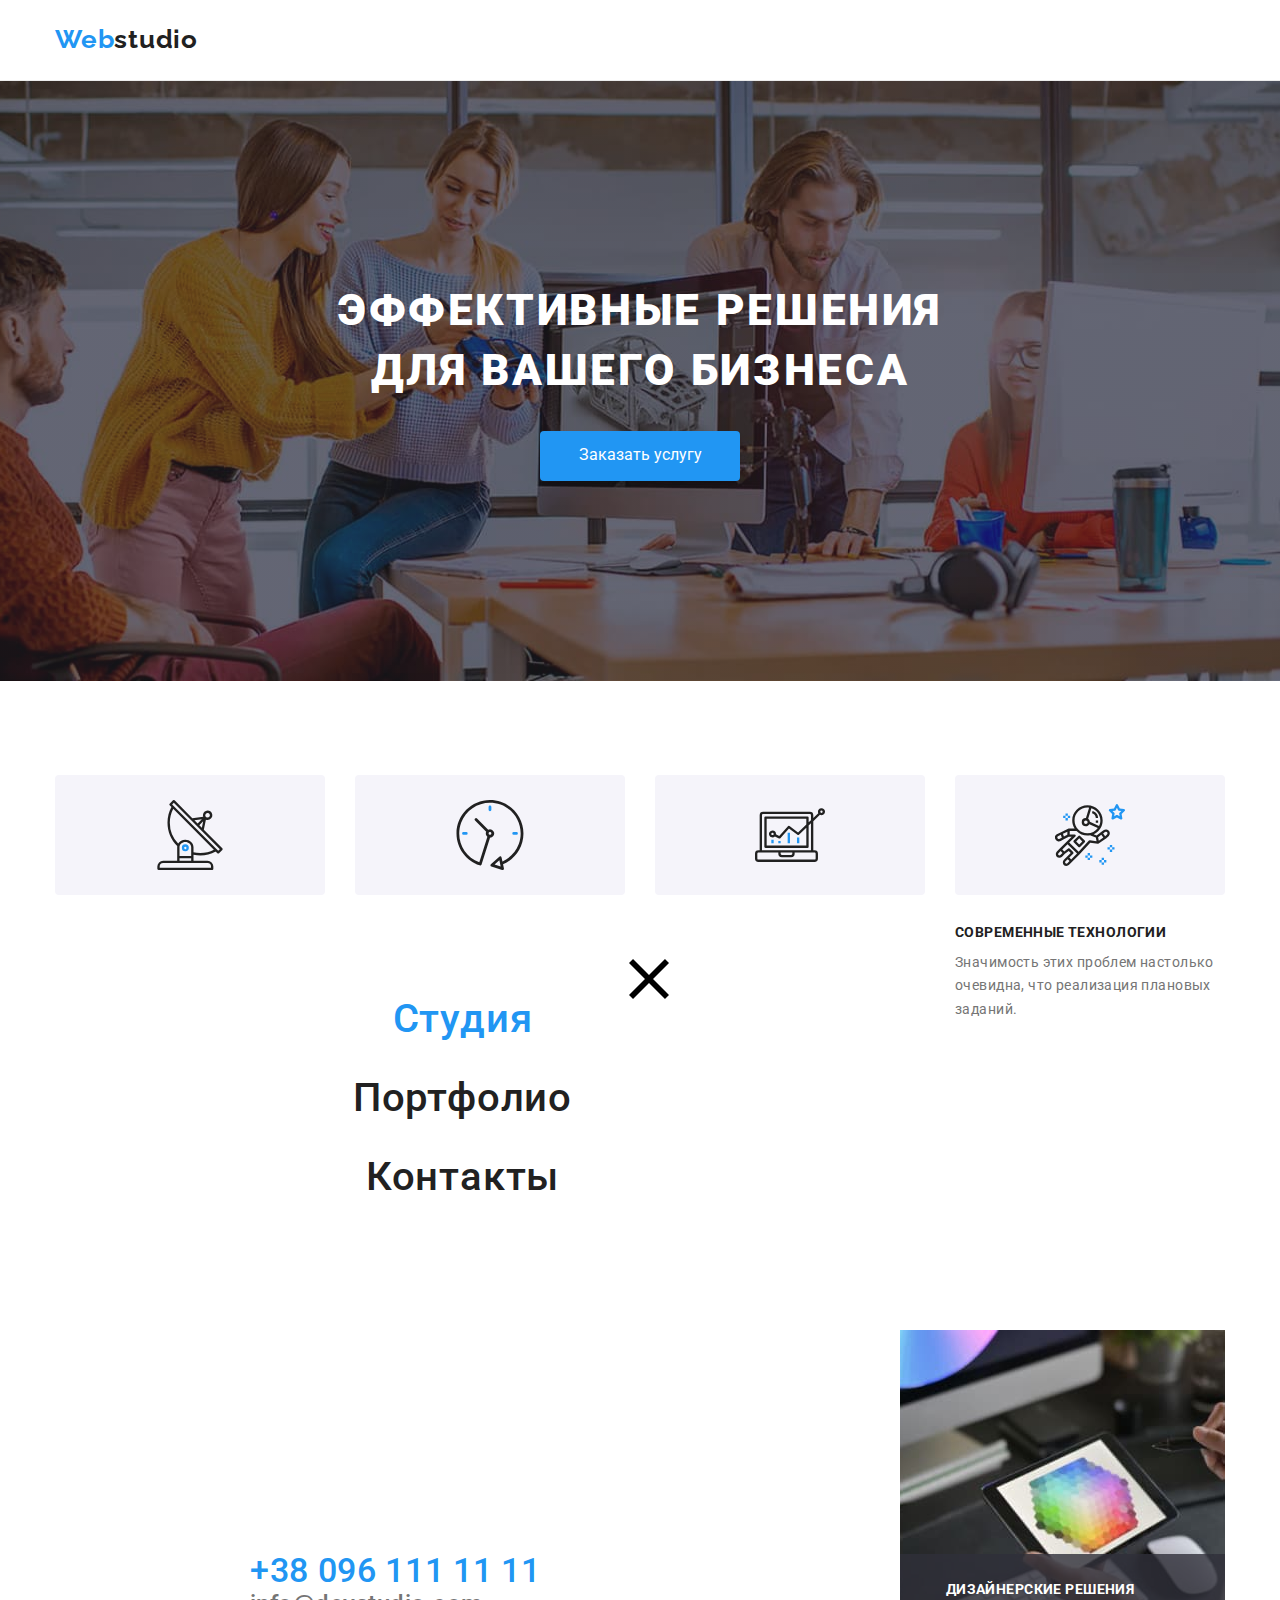
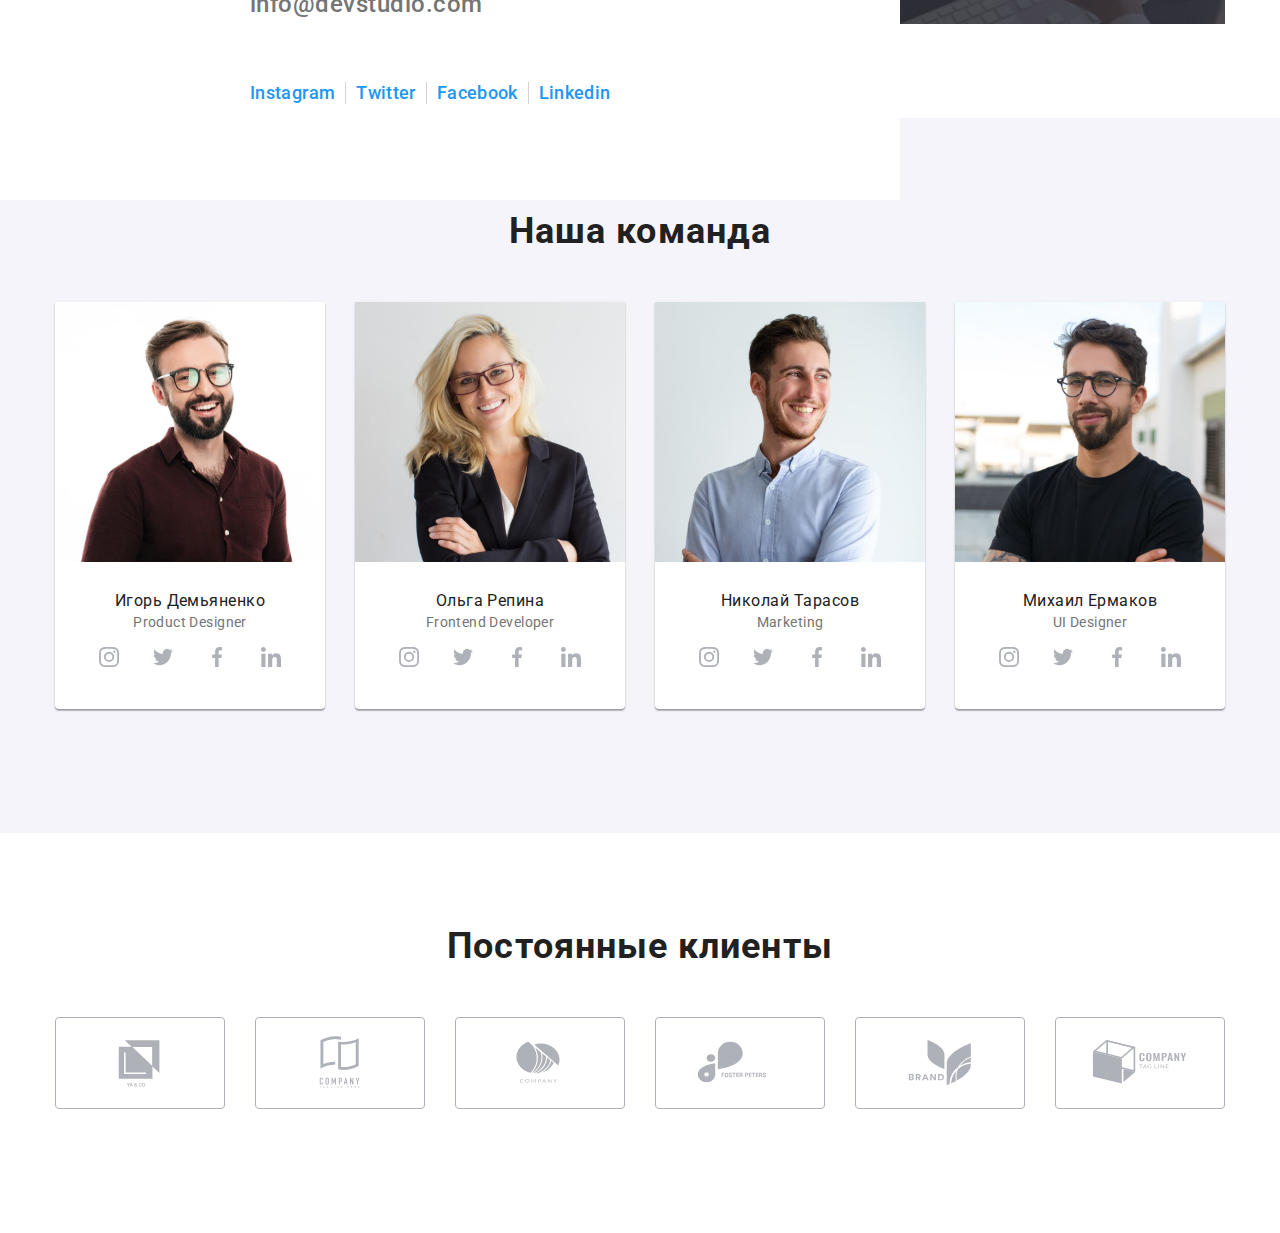
==== index.html @ 52891e83 "оформляю хедер и мобменю" ====
<!DOCTYPE html>
<html lang="ru">
<head>
    <meta charset="UTF-8">
    <meta http-equiv="X-UA-Compatible" content="IE=edge">
    <meta name="viewport" content="width=device-width, initial-scale=1.0">
    <link rel="preconnect" href="https://fonts.googleapis.com">
    <link rel="preconnect" href="https://fonts.gstatic.com" crossorigin>
    <link
        href="https://fonts.googleapis.com/css2?family=Oleo+Script&family=Raleway:wght@700&family=Roboto:wght@400;500;700;900&display=swap"
        rel="stylesheet">
    <!-- <link rel="stylesheet" href="./css/modern-normalize.css"> -->
    <!-- <link rel="stylesheet" href="./css/styles.css"> -->
    <link rel="stylesheet" href="./css/main.min.css">
    <title class="title">Студия</title>
</head>
<body>
    <header class="header">
            <div class="container header__container">
   
         <a class="header__logo link"  href="/"><span class="logocolor">Web</span>studio</a>
    
        <nav class="header__nav">
             <ul class="list header__list">
                <li class="header__item"><a class="link header__link current" href="./index.html">Студия</a></li>
                <li class="header__item"><a class="link header__link" href="./portfolio.html">Портфолио</a></li>
                <li class="header__item"><a class="link header__link" href="/Контакты">Контакты</a></li>   
            </ul>      
        </nav> 
        <div class="header-contact">
            <ul class="list header__list">
               
                <li class="header__item">
                    <a class="link header__link-contact" href="mailto:info@devstudio.com">
                        <svg class="header__icon" width="16" height="12">
                            <use href="./images/symbol-defs.svg#icon-mail"></use>
                        </svg>
                        info@devstudio.com
                    </a>
                </li>
                
                <li class="header__item">
                    <a class="link header__link-contact" href="tel:+380961111111">
                        <svg class="header__icon" width="10" height="16">
                            <use href="./images/symbol-defs.svg#icon-phone"></use>
                        </svg>
                        +38 096 111 11 11
                    </a>
                </li>
            </ul>
        </div>
        <button type="button" class="menu_open_btn" data-menu-open>
            <svg width="40px" height="40px">
                <use href="./images/menu_open_btn.svg"></use>
            </svg>
        </button>
        </div>
        <!--mob menu-->
        <div class="mob__menu is-hidden" data-menu>
            <div class="container container_mob">
            <button type="button" class="menu_close_btn" data-menu-close>
                <svg width="40px" height="40px">
                    <use href="./images/symbol-defs.svg#icon-close"></use>
                </svg>
            </button>
            <div class="mob__menu-top">
            <ul class="list header__list-tel">
                <li class="header__item-tel"><a class="link header__link-tel header__link-tel--current" href="./index.html">Студия</a></li>
                <li class="header__item-tel"><a class="link header__link-tel" href="./portfolio.html">Портфолио</a></li>
                <li class="header__item-tel"><a class="link header__link-tel" href="/Контакты">Контакты</a></li>   
            </ul> 
        </div>
        <div class="mob__menu-bottom">
            <div class="header-contact-tel">
                <ul class="list header-contact-tel__list">
                    <li class="header-contact-tel__item">
                        <a class="link header__link-contact-tel" href="tel:+380961111111">
                            +38 096 111 11 11
                        </a>
                    </li>
                    <li class="header-contact-tel__item">
                        <a class="link header__link-contact-mail" href="mailto:info@devstudio.com">
                            info@devstudio.com
                        </a>
                    </li>
                </ul>
            </div>
            <div class="social_network-tel">
                <ul class="social_network-tel__list list">
                    <li class="social_network-tel__item"> 
                        <a
                        class="link social_network-tel__link " 
                        href=""
                        target="_blank"
                        rel="noopener norefferer"
                        >Instagram</a></li>
                    <li class="social_network-tel__item"> 
                        <a 
                        class="social_network-tel__link link"
                        href=""
                        target="_blank"
                        rel="noopener norefferer"
                        >Twitter</a></li>
                    <li class="social_network-tel__item">
                        <a 
                        class="social_network-tel__link link"
                        href=""
                        target="_blank"
                        rel="noopener norefferer"
                        >Facebook</a>
                        </li>
                    <li class="social_network-tel__item">
                        <a 
                        class="social_network-tel__link link"
                        href=""
                        target="_blank"
                        rel="noopener norefferer"
                        >Linkedin</a></li>
                </ul>
                </div>
            </div>
            </div>     
        </div>
    </header>
<main>
<!--block make order-->
    <section class="make-order section">
        <div class="container container__make-order">
        <h1 class="make-order__title">эффективные решения для вашего бизнеса</h1>
        <button type="button" class="make-order__button" data-modal-open>Заказать услугу</button>
        </div>
    </section>
<!--block features-->
    <section class="features section">
        <div class="container">
        <ul class="list features__list">
            <li class="features__item">
                <div class="features__icon">
                <svg width="70" height="70">
                    <use href="./images/symbol-defs.svg#icon-antenna"></use>
                </svg>
                </div>
                <h3 class="h3-title">внимание к деталям</h3> <p class="p-text">Идейные соображения, а также начало повседневной работы по формированию позиции.</p></li>
            <li class="features__item">
                <div class="features__icon">
                    <svg width="70" height="70">
                    <use href="./images/symbol-defs.svg#icon-clock"></use>
                </svg>
                </div>
                <h3 class="h3-title">пунктуальность</h3> <p class="p-text">Задача организации, в особенности же рамки и место обучения кадров влечет за собой.</p></li>
            <li class="features__item">
                <div class="features__icon">
                    <svg width="70" height="70">
                    <use href="./images/symbol-defs.svg#icon-diagram"></use>
                </svg> 
                </div>
                <h3 class="h3-title">планирование</h3><p class="p-text">Равным образом консультация с широким активом в значительной степени обуславливает.</p></li>
            <li class="features__item">
                <div class="features__icon">
                    <svg width="70" height="70">
                    <use href="./images/symbol-defs.svg#icon-astronaut"></use>
                </svg>
                </div>
                <h3 class="h3-title">Современные технологии</h3><p class="p-text">Значимость этих проблем настолько очевидна, что реализация плановых заданий.</p></li>
        </ul>
        </div>
    </section>
<!--block our work-->
    <section class="our-work section">
        <div class="container">
        <h2 class="h2-title">Чем мы занимаемся</h2>
       
        <ul class="list our-work__list">
            <li class="our-work__item">
                <div class="our-work__img">
                <img 
                srcset="./images/img.jpg 1x, ./images/img_2x.jpg 2x"
                src="./images/img.jpg" alt="набор кода на клавиатуре" width="370">
                <p class="our-work__text">ДЕСКТОПНЫЕ ПРИЛОЖЕНИЯ</p>
                </div>
            </li>
            <li class="our-work__item">
                <div class="our-work__img">
                <img src="images/img-2.jpg" alt="разработка дизайна мобильного приложения" width="370">
                <p class="our-work__text">МОБИЛЬНЫЕ ПРИЛОЖЕНИЯ</p>
                </div>
            </li>
            <li class="our-work__item">
                <div class="our-work__img">
                <img src="images/img-3.jpg" alt="выбор цветовой гаммы на планшете" width="370">
                <p class="our-work__text">ДИЗАЙНЕРСКИЕ РЕШЕНИЯ</p>
                </div>
            </li>
        </ul>
    
        </div>
    </section>
<!--block our team-->
     <section class="our-team section">
         <div class="container">
         <h2 class="h2-title our-team__title">Наша команда</h2>
         <ul class="list our-team__list">
             <li class="our-team__item">
                <picture>
                    <source
                    srcset="./images/igordemyanenko.jpg 1x, ./images/igordemyanenko_x2.jpg 2x"
                    media="(min-width: 1200px)"
                    />
                    <source
                    srcset="./images/igordemyanenko_tab_1x.jpg 1x, ./images/igordemyanenko_tab_2x.jpg 2x"
                    media="(min-width: 768px)"
                    />
                    <source
                    srcset="./images/igordemyanenko_tel_1x.jpg 1x, ./images/igordemyanenko_tel_2x.jpg 2x"
                    media="(min-width: 480px)"
                    />
                    <img 
                    src="./images/igordemyanenko.jpg" alt="фото игорь Демьяненко">
                </picture>
                    <div class="our-team__card">
                    <p class="our-team__name">Игорь Демьяненко</p>
                    <p class="our-team__post p-text">Product Designer</p>
                    <ul class="our-team__sociallist list">
                        <li class="our-team__socialitem">
                            <a href="" class="our-team__sociallink">
                                <svg class="our-team__socialicon">
                                <use href="./images/symbol-defs.svg#icon-instagram">
                                </use>
                                </svg>
                            </a>
                        </li>
                        <li class="our-team__socialitem">
                            <a href="" class="our-team__sociallink">
                                <svg class="our-team__socialicon">
                                    <use href="./images/symbol-defs.svg#icon-twitter">
                                    </use>
                                </svg>
                            </a>
                        </li>
                        <li class="our-team__socialitem">
                            <a href="" class="our-team__sociallink">
                                <svg class="our-team__socialicon">
                                    <use href="./images/symbol-defs.svg#icon-facebook">
                                    </use>
                                </svg>
                            </a>
                        </li>
                        <li class="our-team__socialitem">
                            <a href="" class="our-team__sociallink">
                                <svg class="our-team__socialicon">
                                    <use href="./images/symbol-defs.svg#icon-linkedin">
                                    </use>
                                </svg>
                            </a>
                        </li>
                    </ul>
                    </div>
                </li>
            <li class="our-team__item">
                <picture>
                    <source
                    srcset="./images/olgarepina.jpg 1x, ./images/olgarepina_x2.jpg 2x"
                    media="(min-width: 1200px)"
                    />
                    <source
                    srcset="./images/olgarepina_tab_1x.jpg 1x, ./images/olgarepina_tab_2x.jpg 2x"
                    media="(min-width: 768px)"
                    />
                    <source
                    srcset="./images/olgarepina_tel_1x.jpg 1x, ./images/olgarepina_tel_2x.jpg 2x"
                    media="(min-width: 480px)"
                    />
                    <img 
                    src="./images/olgarepina.jpg" alt="фото Ольга Репина">
                </picture>
                
                        <div class="our-team__card">
                        <p class="our-team__name">Ольга Репина</p>
                        <p class="our-team__post p-text">Frontend Developer</p>
                                            <ul class="our-team__sociallist list">
                                                <li class="our-team__socialitem">
                                                    <a href="" class="our-team__sociallink">
                                                        <svg class="our-team__socialicon">
                                                            <use href="./images/symbol-defs.svg#icon-instagram">
                                                            </use>
                                                        </svg>
                                                    </a>
                                                </li>
                                                <li class="our-team__socialitem">
                                                    <a href="" class="our-team__sociallink">
                                                        <svg class="our-team__socialicon">
                                                            <use href="./images/symbol-defs.svg#icon-twitter">
                                                            </use>
                                                        </svg>
                                                    </a>
                                                </li>
                                                <li class="our-team__socialitem">
                                                    <a href="" class="our-team__sociallink">
                                                        <svg class="our-team__socialicon">
                                                            <use href="./images/symbol-defs.svg#icon-facebook">
                                                            </use>
                                                        </svg>
                                                    </a>
                                                </li>
                                                <li class="our-team__socialitem">
                                                    <a href="" class="our-team__sociallink">
                                                        <svg class="our-team__socialicon">
                                                            <use href="./images/symbol-defs.svg#icon-linkedin">
                                                            </use>
                                                        </svg>
                                                    </a>
                                                </li>
                                            </ul>
                        </div>
            </li>
            <li class="our-team__item">
                <picture>
                    <source
                    srcset="./images/nikolaytarasov.jpg 1x, ./images/nikolaytarasov_x2.jpg 2x"
                    media="(min-width: 1200px)"
                    />
                    <source
                    srcset="./images/nikolaytarasov_tab_1x.jpg 1x, ./images/nikolaytarasov_tab_2x.jpg 2x"
                    media="(min-width: 768px)"
                    />
                    <source
                    srcset="./images/nikolaytarasov_tel_1x.jpg 1x, ./images/nikolaytarasov_tel_2x.jpg 2x"
                    media="(min-width: 480px)"
                    />
                    <img 
                    src="./images/nikolaytarasov.jpg" alt="фото Николай Тарасов">
                </picture>
                        <div class="our-team__card">
                        <p class="our-team__name">Николай Тарасов</p>
                        <p class="our-team__post p-text">Marketing</p>
                                            <ul class="our-team__sociallist list">
                                                <li class="our-team__socialitem">
                                                    <a href="" class="our-team__sociallink">
                                                        <svg class="our-team__socialicon">
                                                            <use href="./images/symbol-defs.svg#icon-instagram">
                                                            </use>
                                                        </svg>
                                                    </a>
                                                </li>
                                                <li class="our-team__socialitem">
                                                    <a href="" class="our-team__sociallink">
                                                        <svg class="our-team__socialicon">
                                                            <use href="./images/symbol-defs.svg#icon-twitter">
                                                            </use>
                                                        </svg>
                                                    </a>
                                                </li>
                                                <li class="our-team__socialitem">
                                                    <a href="" class="our-team__sociallink">
                                                        <svg class="our-team__socialicon">
                                                            <use href="./images/symbol-defs.svg#icon-facebook">
                                                            </use>
                                                        </svg>
                                                    </a>
                                                </li>
                                                <li class="our-team__socialitem">
                                                    <a href="" class="our-team__sociallink">
                                                        <svg class="our-team__socialicon">
                                                            <use href="./images/symbol-defs.svg#icon-linkedin">
                                                            </use>
                                                        </svg>
                                                    </a>
                                                </li>
                                            </ul>
                        </div>
            </li>
            <li class="our-team__item">
                <picture>
                    <source
                    srcset="./images/mihailermakov.jpg 1x, ./images/mihailermakov_x2.jpg 2x"
                    media="(min-width: 1200px)"
                    />
                    <source
                    srcset="./images/mihailermakov_tab_1x.jpg 1x, ./images/mihailermakov_tab_2x.jpg 2x"
                    media="(min-width: 768px)"
                    />
                    <source
                    srcset="./images/mihailermakov_tel_1x.jpg 1x, ./images/mihailermakov_tel_2x.jpg 2x"
                    media="(min-width: 480px)"
                    />
                    <img 
                    src="./images/mihailermakov.jpg" alt="фото Михаил Ермаков">
                </picture>
                        <div class="our-team__card">
                        <p class="our-team__name">Михаил Ермаков</p>
                        <p class="our-team__post p-text">UI Designer</p>
                                            <ul class="our-team__sociallist list">
                                                <li class="our-team__socialitem">
                                                    <a href="" class="our-team__sociallink">
                                                        <svg class="our-team__socialicon">
                                                            <use href="./images/symbol-defs.svg#icon-instagram">
                                                            </use>
                                                        </svg>
                                                    </a>
                                                </li>
                                                <li class="our-team__socialitem">
                                                    <a href="" class="our-team__sociallink">
                                                        <svg class="our-team__socialicon">
                                                            <use href="./images/symbol-defs.svg#icon-twitter">
                                                            </use>
                                                        </svg>
                                                    </a>
                                                </li>
                                                <li class="our-team__socialitem">
                                                    <a href="" class="our-team__sociallink">
                                                        <svg class="our-team__socialicon">
                                                            <use href="./images/symbol-defs.svg#icon-facebook">
                                                            </use>
                                                        </svg>
                                                    </a>
                                                </li>
                                                <li class="our-team__socialitem">
                                                    <a href="" class="our-team__sociallink">
                                                        <svg class="our-team__socialicon">
                                                            <use href="./images/symbol-defs.svg#icon-linkedin">
                                                            </use>
                                                        </svg>
                                                    </a>
                                                </li>
                                            </ul>
                        </div>
            </li>
         </ul>
        </div>
     </section>

     <!--section customers-->

     <section class="customers section">
         <div class="container">
         <h2 class="h2-title customers__title">Постоянные клиенты</h2>
         <ul class="list customers__list">
             <li class="customers__item"><a class="link customers__link" href="">
                 <svg class="customers__icon" width="106" height="60">
                     <use href="./images/symbol-defs.svg#icon-Logo">
                     </use>
                 </svg>
             </a></li>
            <li class="customers__item"><a class="link customers__link" href="">
                    <svg class="customers__icon" width="106" height="60">
                    <use href="./images/symbol-defs.svg#icon-Logo-2">
                    </use>
                </svg>
            </a></li>
            <li class="customers__item"><a class="link customers__link" href="">
                    <svg class="customers__icon" width="106" height="60">
                    <use href="./images/symbol-defs.svg#icon-Logo-3">
                    </use>
                </svg>
            </a></li>
            <li class="customers__item"><a class="link customers__link" href="">
                    <svg class="customers__icon" width="106" height="60">
                    <use href="./images/symbol-defs.svg#icon-Logo-4">
                    </use>
                </svg>
            </a></li>
            <li class="customers__item"><a class="link customers__link" href="">
                    <svg class="customers__icon" width="106" height="60">
                    <use href="./images/symbol-defs.svg#icon-Logo-5">
                    </use>
                </svg>
            </a></li>
            <li class="customers__item"><a class="link customers__link" href="">
                    <svg class="customers__icon" width="106" height="60">
                    <use href="./images/symbol-defs.svg#icon-Logo-6">
                    </use>
                </svg>
            </a></li>
         </ul>
        </div>
     </section>   
</main>
<!-- <footer class="footer">
    <div class="container footer__container">
  
    <div class="footer__contact">
    <a class="footer__logo link"  href="/"><span class="logocolor">Web</span>studio</a>
    <address class="footer__address">
        <ul class="list footer__list">
            <li class="footer__item"><a class="link footer__link"  href="https://goo.gl/maps/7gnmi9hPNEsTikb38" target="_blank">г. Киев, пр-т Леси Украинки, 26</a></li>
            <li class="footer__item"><a class="link footer__link footer__mail"  href="mailto:info@example.com">info@example.com</a></li>
            <li class="footer__item"><a class="link footer__link footer__tel"  href="tel:+380991111111">+38 099 111 11 11</a></li>
        </ul>
    </address>
    </div>
    <div>
        <h2 class="h2-title footer__title">ПРИСОЕДИНЯЙТЕСЬ</h2>
        <ul class="list footer__sociallist">
            <li class="footer__socialitem"><a class="link footer__sociallink" href=""> 
                <svg class="footer__socialicon">
                    <use href="./images/symbol-defs.svg#icon-instagram"></use>
                </svg>
            </a></li>
            <li class="footer__socialitem"><a class="link footer__sociallink" href="">
                    <svg class="footer__socialicon">
                    <use href="./images/symbol-defs.svg#icon-twitter"></use>
                </svg>
            </a></li>
            <li class="footer__socialitem"><a class="link footer__sociallink" href="">
                    <svg class="footer__socialicon">
                    <use href="./images/symbol-defs.svg#icon-facebook"></use>
                </svg>
            </a></li>
            <li class="footer__socialitem"><a class="link footer__sociallink" href="">
                    <svg class="footer__socialicon">
                    <use href="./images/symbol-defs.svg#icon-linkedin"></use>
                </svg>
            </a></li>
        </ul>
    </div>

    <form action="#" class="form-email" >
    <div class="form-email__field">    
            <h3 class="form-email__title">ПОДПИШИТЕСЬ НА РАССЫЛКУ</h3>
            <input type="email" name="email" placeholder="E-mail" class="form-email__input">
            <button type="submit" class="form-email__button">
                Подписаться<span>
                    <svg class="form-email__icon" width="24" height="24">
                        <use href="./images/symbol-defs.svg#icon-send"></use>
                    </svg>
                </span>
            </button>
            
        

    </div>
    </form>
    </div>
</footer> -->

<!-- backdrop -->

<div class="backdrop is-hidden" data-modal>
    <div class="modal">
        <button type="button" class="modal__button" data-modal-close> 
            <svg class="icon-close" width="18" height="18">
                <use href="./images/symbol-defs.svg#icon-close"></use>
            </svg>
        </button>
        <p class="modal__title">Оставьте свои данные, мы Вам перезвоним</p>
        <form action="#" class="modal__form">
                <div class="modal__field">
                    <label for="user-name" class="modal__label">Имя</label>
                    <input type="text" name="user-name" class="modal__input" id="user-name" placeholder=" " autofocus>
                    <span class="modal__icon"><svg  width="18" height="18">
                        <use href="./images/symbol-defs.svg#icon-modal-person"></use>
                    </svg></span>
                </div>
                <div class="modal__field">
                    <label for="user-tel" class="modal__label">Телефон</label>
                    <input type="tel" name="user-tel" class="modal__input" id="user-tel">
                    <span class="modal__icon"><svg width="18" height="18">
                        <use href="./images/symbol-defs.svg#icon-modal-phone"></use>
                    </svg></span>
                </div>
                <div class="modal__field">
                    <label for="user-email" class="modal__label">Почта</label>
                    <input type="email" name="user-email" class="modal__input" id="user-email">
                    <span  class="modal__icon"><svg width="18" height="18">
                        <use href="./images/symbol-defs.svg#icon-modal-mail"></use>
                    </svg></span>
                </div>
                <div class="modal__field">
                    <label for="textarea" class="modal__label">Комментарии</label>
                    <textarea name="text" class="modal__input modal__input--textarea" id="textarea" placeholder="Введите текст"></textarea>
                </div>
                <div class="modal__field checkbox">
                    <label class="modal__checkbox">
                        <input type="checkbox"  name="checkbox" class="modalinput-checkbox"><span class="icon-checkbox"></span> Соглашаюсь с рассылкой и принимаю  <a class="modal__link--checkbox" href="" target="_blank" rel="noopener noreferrer"> Условия договора</a>
                    </label>       
                </div>
            <button type="submit" class="modal__btn">Отправить</button>
        </form>
    </div>
</div>
<script src="./js/modal.js">
</script>
<script src="./js/menu.js">
</script>
</body>
</html>
---- css/styles.css ----
p,
h1,
h2,
h3,
h4,
h5,
h6 {
  margin: 0;
}
ul {
  margin: 0;
  padding: 0;
}
button {
  cursor: pointer;
  border: none;
}
img {
  display: block;
  width: 100%;
  height: auto;
}

.container {
  width: 1200px;
  padding-left: 15px;
  padding-right: 15px;
  margin: 0 auto;
}
:root {
  --basecolor1: #ffffff;
  --basecolor2: #212121;
  --basecolor3hover: #2196f3;
}
body {
  font-family: Roboto, sans-serif;
  color: var(--basecolor2);
  background-color: var(--basecolor1);
  margin: 0;
}

.list {
  list-style: none;
}
.link {
  text-decoration: none;
}

.h2-title {
  font-weight: 700;
  font-size: 36px;
  line-height: 1.11;
  text-align: center;
  letter-spacing: 0.03em;

  color: var(--basecolor2);

  margin-bottom: 50px;
}
.h3-title {
  font-weight: 700;
  font-size: 14px;
  line-height: 1.14;
  letter-spacing: 0.03em;
  text-transform: uppercase;

  color: var(--basecolor2);

  padding-bottom: 10px;
}
.p-text {
  font-weight: 400;
  font-size: 14px;
  line-height: 1.71;
  letter-spacing: 0.03em;

  color: #757575;
}

/* ---header----*/
.header {
  background-color: inherit;
  border-bottom: 1px solid #ececec;
}
.header__container {
  display: flex;
  align-items: center;
  padding-top: 24px;
  padding-bottom: 25px;
}
.header__logo {
  font-family: Raleway;
  font-weight: 700;
  font-size: 26px;
  line-height: 1.19;
  letter-spacing: 0.03em;
  color: var(--basecolor2);
  margin-right: 93px;
}
.logocolor {
  font-family: Raleway;
  font-weight: 700;
  font-size: 26px;
  line-height: 1.19;
  letter-spacing: 0.03em;
  color: var(--basecolor3hover);
}

.header__list {
  display: flex;
}
.header-contact .link {
  font-weight: 500;
  font-size: 14px;
  line-height: 1.14;
  letter-spacing: 0.02em;
  color: #757575;
}
.header__item:not(:last-child) {
  margin-right: 50px;
}
.header__link {
  font-weight: 500;
  font-size: 14px;
  line-height: 1.14;
  letter-spacing: 0.02em;
  color: var(--basecolor2);
}
.header-contact {
  margin-left: auto;
}
.header__item:not(:last-child) {
  margin-right: 50px;
}
.header__item .link {
  display: flex;
  justify-content: center;
  align-items: center;
}

.header__link-contact {
  display: block;
  text-decoration: none;
}
.header__list .link {
  transition: color 250ms cubic-bezier(0.4, 0, 0.2, 1);
}

.header__list .link:hover,
.header__list .link:focus {
  color: var(--basecolor3hover);
}
.header__icon {
  margin-right: 10px;
  fill: currentColor;
}

/*---make order-- */
.make-order {
  background-color: #2f303a;
  background-image: linear-gradient(
      rgba(47, 48, 58, 0.4),
      rgba(47, 48, 58, 0.4)
    ),
    url(../images/makeorderbackground.jpg);
  background-repeat: no-repeat;
  background-position: center;
  background-size: cover;
  padding-top: 200px;
  padding-bottom: 200px;
}
.make-order__title {
  font-family: Roboto;
  font-style: normal;
  font-weight: 900;
  font-size: 44px;
  line-height: 60px;
  text-align: center;
  letter-spacing: 0.06em;
  text-transform: uppercase;
  color: var(--basecolor1);
  margin: 0 auto 30px;
  max-width: 700px;
}
.make-order__button {
  color: var(--basecolor1);
  background: var(--basecolor3hover);
  text-align: center;
  margin: 0 auto;
  display: block;
  width: 200px;
  height: 50px;
  box-shadow: 0px 4px 4px rgba(0, 0, 0, 0.15);
  border-radius: 4px;
  transition: color 250ms cubic-bezier(0.4, 0, 0.2, 1),
    background-color 250ms cubic-bezier(0.4, 0, 0.2, 1),
    box-shadow 250ms cubic-bezier(0.4, 0, 0.2, 1);
}
.make-order__button:hover,
.make-order__button:focus {
  background: #188ce8;
}
.current {
  color: var(--basecolor3hover);
  position: relative;
}
.current::after {
  content: "";
  position: absolute;
  width: 100%;
  height: 4px;
  border-radius: 4px;
  background-color: var(--basecolor3hover);
  left: 0;
  bottom: -33px;
}
/* ---features--- */
.features {
  padding-top: 94px;
}
.features__list {
  display: flex;
}
.features__item {
  width: 270px;
  margin-right: 30px;
}
.features__item:last-child {
  margin-right: 0;
}

.features__icon {
  display: flex;
  justify-content: center;
  align-items: center;
  height: 120px;
  border-radius: 4px;
  background-color: #f5f4fa;
  background-position: center;
  margin-bottom: 30px;
}

/* ---our work---- */
.our-work {
  padding-top: 94px;
  padding-bottom: 94px;
}
.our-work__list {
  display: flex;
}
.our-work__item + .our-work__item {
  margin-left: 30px;
}
.our-work__item:first-child {
  margin-left: 0;
}
.our-work__img {
  position: relative;
}
.our-work__text {
  position: absolute;
  width: 370px;
  height: 70px;
  display: flex;
  justify-content: center;
  align-items: center;
  bottom: 0;
  left: 0;
  font-size: 14px;
  font-weight: 700;
  line-height: 1, 14;
  letter-spacing: 0.03em;
  text-align: center;
  color: var(--basecolor1);
  background-color: rgba(47, 48, 58, 0.8);
}
/* --- our team--- */
.our-team {
  padding-top: 94px;
  background: #f5f4fa;
  padding-bottom: 94px;
}
.our-team__list {
  display: flex;
}
.our-team__item {
  width: 270px;
  background: var(--basecolor1);
  /* material shadow v1 */
  box-shadow: 0px 1px 3px rgba(0, 0, 0, 0.12), 0px 1px 1px rgba(0, 0, 0, 0.14),
    0px 2px 1px rgba(0, 0, 0, 0.2);
  border-radius: 0px 0px 4px 4px;
  margin-left: 30px;
  align-items: center;
}
.our-team__item:first-child {
  margin-left: 0;
}
.our-team__card {
  margin: 30px auto;
}

.our-team__name {
  margin-top: 30px;
  /* identical to box height */
  text-align: center;
  letter-spacing: 0.03em;
}
.our-team__post {
  /* identical to box height */
  text-align: center;
  letter-spacing: 0.03em;
}
.our-team__title {
  margin-bottom: 50px;
}
.our-team__sociallist {
  display: flex;
  justify-content: center;
}
.our-team__socialitem + .our-team__socialitem {
  margin-left: 10px;
}
.our-team__sociallink {
  width: 44px;
  height: 44px;
  display: flex;
  justify-content: center;
  align-items: center;
  border-radius: 50%;
  transition: background-color 250ms cubic-bezier(0.4, 0, 0.2, 1);
}
.our-team__sociallink:hover,
.our-team__sociallink:focus {
  background-color: var(--basecolor3hover);
}
.our-team__sociallink:hover .our-team__socialicon,
.our-team__sociallink:focus .our-team__socialicon {
  fill: var(--basecolor1);
}
.our-team__socialicon {
  width: 20px;
  height: 20px;
  fill: #afb1b8;
  transition: fill 250ms cubic-bezier(0.4, 0, 0.2, 1);
}

/* ---customers--- */
.customers {
  padding-top: 94px;
  padding-bottom: 94px;
}
.customers__title {
  margin-bottom: 50px;
}
.customers__list {
  display: flex;
  justify-content: center;
}
.customers__item {
  margin-right: 30px;
}
.customers__item:last-child {
  margin-right: 0;
}
.customers__item:hover {
  color: var(--basecolor3hover);
}
.customers__link {
  display: flex;
  justify-content: center;
  align-items: center;
  width: 170px;
  height: 92px;
  border: 1px solid;
  color: #afb1b8;
  border-color: #afb1b8;
  border-radius: 4px;
  transition: color 250ms cubic-bezier(0.4, 0, 0.2, 1),
    border-color 250ms cubic-bezier(0.4, 0, 0.2, 1);
}
.customers__link:hover,
.customers__link:focus {
  border-color: var(--basecolor3hover);
  color: var(--basecolor3hover);
}
.customers__icon {
  fill: currentColor;
}
/* ---footer---- */
.footer {
  background: #2f303a;
  padding-top: 60px;
  padding-bottom: 60px;
}
.footer__list {
}
.footer__item {
  margin-bottom: 10px;
}
.footer__item:last-child {
  margin-bottom: 0;
}
.footer__link {
  font-family: inherit;
  font-weight: 400;
  font-size: 14px;
  line-height: 1.71;
  letter-spacing: 0.03em;
  color: var(--basecolor1);
  transition: color 250ms cubic-bezier(0.4, 0, 0.2, 1);
}
.footer__link:hover,
.footer__link:focus {
  font-family: inherit;
  font-weight: 400;
  font-size: 14px;
  line-height: 1.71;
  letter-spacing: 0.03em;
  color: var(--basecolor3hover);
}
.footer__mail,
.footer__tel {
  color: rgba(255, 255, 255, 0.6);
}
.footer__logo {
  display: block;
  font-family: Raleway;
  font-style: normal;
  font-weight: 700;
  font-size: 26px;
  line-height: 1.19;
  letter-spacing: 0.03em;
  color: var(--basecolor1);
  margin-bottom: 20px;
}
.footer__address {
  font-style: normal;
}
.footer__container {
  display: flex;
}
.footer__contact {
  margin-right: 70px;
}
.footer__title {
  color: var(--basecolor1);
  font-size: 14px;
  line-height: 1, 17;
  text-align: left;
  margin-bottom: 20px;
}
.footer__sociallist {
  display: flex;
}
.footer__socialitem {
  margin-right: 10px;
}
.footer__sociallink {
  width: 44px;
  height: 44px;
  background-color: rgba(255, 255, 255, 0.1);
  display: flex;
  justify-content: center;
  align-items: center;
  border-radius: 50%;
  transition: background-color 250ms cubic-bezier(0.4, 0, 0.2, 1);
}
.footer__sociallink:hover {
  background-color: var(--basecolor3hover);
}
.footer__socialicon {
  width: 20px;
  height: 20px;
  fill: var(--basecolor1);
}

/* form email */
.form-email {
  display: block;
  margin-left: auto;
}
.form-email__title {
  font-style: bold;
  font-size: 14px;
  line-height: 1, 14;
  color: var(--basecolor1);
  margin-bottom: 20px;
}
.form-email__button {
  justify-content: center;
  width: 200px;
  height: 50px;
  background-color: var(--basecolor3hover);
  border-radius: 4px;
  margin-left: 12px;
  text-align: center;
  padding-bottom: 10px;
  color: var(--basecolor1);
}
.form-email__input {
  width: 358px;
  height: 50px;
  border: 1px solid rgba(255, 255, 255, 0.3);
  border-radius: 4px;
  background-color: #2f303a;
  color: var(--basecolor1);
  padding-left: 16px;
}
.form-email__field input {
  margin: 0;
}
.form-email__icon {
  fill: var(--basecolor1);
  transform: translateY(5px);
}
/* ---main---- */
.main {
  padding-top: 94px;
  padding-bottom: 94px;
}
.main__list {
  display: flex;
  justify-content: center;
  margin-bottom: 50px;
}
.main__item {
  margin-left: 8px;
  border-radius: 4px;
  cursor: pointer;
}
.main__item:first-child {
  margin-left: 0;
}
.main__item:not(:last-child) {
  margin-right: 8px;
}
.main__link {
}
.main__btn {
  padding: 6px 22px;
  border: 1px solid transparent;
  border-radius: 4px;
  font-family: inherit;
  font-weight: 500;
  font-size: 16px;
  line-height: 1.62;
  letter-spacing: 0.03em;
  background-color: #f5f4fa;
  color: var(--basecolor2);
  cursor: pointer;
  transition: color 250ms cubic-bezier(0.4, 0, 0.2, 1),
    background-color 250ms cubic-bezier(0.4, 0, 0.2, 1);
}
.main__list .main__btn:hover,
.main__list .main__btn:focus {
  color: var(--basecolor1);
  background: var(--basecolor3hover);
  box-shadow: 0px 3px 1px rgba(0, 0, 0, 0.1), 0px 1px 2px rgba(0, 0, 0, 0.08),
    0px 2px 2px rgba(0, 0, 0, 0.12);
}
.current-button {
  color: var(--basecolor1);
  background: var(--basecolor3hover);
  /* shadow-middle */
  box-shadow: 0px 3px 1px rgba(0, 0, 0, 0.1), 0px 1px 2px rgba(0, 0, 0, 0.08),
    0px 2px 2px rgba(0, 0, 0, 0.12);
}
/* ---portfolio---- */
.portfolio {
}
.portfolio__list {
  display: flex;
  flex-wrap: wrap;
  margin-left: -30px;
  margin-right: -30px;
}
.portfolio__item {
  flex-basis: calc((100% - 90px) / 3);
  margin-left: 30px;
  margin-bottom: 30px;
  background: var(--basecolor1);
  border: 1px solid #eeeeee;
}
.portfolio__list .portfolio__link:hover,
.portfolio__list .portfolio__link:focus {
  box-sizing: border-box;
  box-shadow: 1px 4px 6px 0px rgba(0, 0, 0, 0.161),
    0px 4px 4px 0px rgba(0, 0, 0, 0.059), 0px 1px 1px 0px rgba(0, 0, 0, 0.122);
}
.portfolio__card {
  padding: 24px 20px;
}
.portfolio__link {
  display: block;
  transition: box-shadow 250ms cubic-bezier(0.4, 0, 0.2, 1);
}
.overlay__thumb {
  position: relative;
  overflow: hidden;
  transition: 250ms cubic-bezier(0.4, 0, 0.2, 1);
}

.overlay__container {
  position: absolute;
  top: 0;
  left: 0;
  width: 100%;
  height: 100%;
  text-align: center;
  background-color: rgba(33, 150, 243, 0.9);
  transform: translateY(101%);
  transition: transform 250ms cubic-bezier(0.4, 0, 0.2, 1);
}
.overlay__text {
  font-family: Roboto;
  font-size: 18px;
  font-weight: 400;
  line-height: 1.56;
  letter-spacing: 0.03em;
  text-align: left;
  padding: 24px 63px;
  color: var(--basecolor1);
}

.portfolio__link:hover .overlay__container,
.portfolio__link:focus .overlay__container {
  transform: translateY(0);
}

/*--modal--*/

.backdrop {
  position: fixed;
  top: 0;
  left: 0;
  height: 100%;
  width: 100%;
  background-color: rgba(0, 0, 0, 0.2);
  transform: scale(1);
}
.backdrop.is-hidden {
  opacity: 0;
  pointer-events: none;
  visibility: hidden;
}
.modal {
  position: absolute;
  top: 50%;
  left: 50%;
  padding: 40px;
  width: 528px;
  height: 581px;
  background-color: var(--basecolor1);
  box-shadow: 0px 1px 3px rgba(0, 0, 0, 0.12), 0px 1px 1px rgba(0, 0, 0, 0.14),
    0px 2px 1px rgba(0, 0, 0, 0.2);
  border-radius: 4px;
  transform: translate(-50%, -50%) scale(1);
  opacity: 1;
  transition: transform 250ms cubic-bezier(0.4, 0, 0.2, 1),
    opacity 250ms cubic-bezier(0.4, 0, 0.2, 1),
    background-color 250ms cubic-bezier(0.4, 0, 0.2, 1);
}
.backdrop.is-hidden .modal {
  opacity: 0;
  transform: translate(-50%, -50%) scale(0.2);
}
.modal__button {
  position: absolute;
  top: 1vh;
  right: 1vw;
  width: 30px;
  height: 30px;
  border: 1px solid rgba(0, 0, 0, 0.1);
  border-radius: 50%;
  background-color: var(--basecolor1);
  display: flex;
  justify-content: center;
  align-items: center;
  box-sizing: border-box;
  transition: fill 250ms cubic-bezier(0.4, 0, 0.2, 1),
    box-shadow 250ms cubic-bezier(0.4, 0, 0.2, 1),
    background-color 250ms cubic-bezier(0.4, 0, 0.2, 1);
}
.icon-close {
  fill: var(--basecolor2);
}
.modal__button:hover > .icon-close {
  fill: var(--basecolor3hover);
}

.modal__title {
  font-weight: 700;
  font-size: 20px;
  line-height: 1.15;
  letter-spacing: 3%;
  text-align: center;
  margin-bottom: 20px;
}
.modal__input {
  font-weight: 12px;
  width: 100%;
  max-height: 40px;
  padding-top: 12px;
  padding-bottom: 12px;
  padding-left: 42px;
  border: 1px solid rgba(33, 33, 33, 0.2);
  border-radius: 4px;
  cursor: pointer;
  transition: border-color 250ms cubic-bezier(0.4, 0, 0.2, 1);
}
.modal__input:focus,
.modal__input:hover {
  border-color: var(--basecolor3hover);
}

.modal__btn {
  display: block;
  margin: 0 auto;
  width: 200px;
  height: 50px;
  color: var(--basecolor1);
  background-color: var(--basecolor3hover);
  box-shadow: 0px 1px 3px rgba(0, 0, 0, 0.12), 0px 1px 1px rgba(0, 0, 0, 0.14),
    0px 2px 1px rgba(0, 0, 0, 0.2);
  border-radius: 4px;
  margin-top: 20px;
  transition: background-color 250ms cubic-bezier(0.4, 0, 0.2, 1),
    box-shadow 250ms cubic-bezier(0.4, 0, 0.2, 1);
}
.modal__btn:hover,
.modal__btn:focus {
  background-color: #188ce8;
  box-shadow: 0px 1px 3px rgba(0, 0, 0, 0.12), 0px 1px 1px rgba(0, 0, 0, 0.14),
    0px 2px 1px rgba(0, 0, 0, 0.2);
}
.modal__field {
  position: relative;
  display: flex;
  flex-direction: column;
  margin-bottom: 10px;
}

.modal__label {
  display: block;
  box-sizing: border-box;
  margin-bottom: 5px;
  font-weight: 400;
  font-size: 12px;
  line-height: 1.17;
  color: #757575;
}
.checkbox {
  display: flex;
  align-items: center;
  justify-content: center;
}

.modal__icon-checkbox {
  position: absolute;
  top: 0;
  left: 0;
  display: inline-block;
  width: 16px;
  height: 15px;
  border: 2px solid var(--basecolor2);
  border-radius: 2px;
  cursor: pointer;
  transition: background-color 250ms cubic-bezier(0.4, 0, 0.2, 1),
    border-color 250ms cubic-bezier(0.4, 0, 0.2, 1);
}
.modal__input-checkbox {
  appearance: none;
  -moz-appearance: none;
  -webkit-appearance: none;
  position: absolute;
}

.modal__checkbox {
  position: relative;
  padding-left: 20px;
  font-weight: 400;
  font-size: 14px;
  line-height: 1.17;
  color: #757575;
}
.modal__input-textarea {
  min-height: 120px;
  resize: none;
  padding: 10px 20px;
}
.modal__icon {
  position: absolute;
  top: 50%;
  left: 15px;
  fill: var(--basecolor2);
  transition: fill 250ms cubic-bezier(0.4, 0, 0.2, 1);
}
.modal__link-checkbox {
  color: var(--basecolor3hover);
  padding-right: 5px;
}
.modal__input:focus ~ .modal__icon {
  fill: var(--basecolor3hover);
}
.modal__input-checkbox:checked + .modal__icon-checkbox {
  background-color: var(--basecolor3hover);
  background-image: url(../images/iconcheck.svg);
  background-size: contain;
  background-origin: border-box;
  border-color: var(--basecolor3hover);
}
---- css/main.min.css ----
/*! modern-normalize v1.1.0 | MIT License | https://github.com/sindresorhus/modern-normalize */*,::before,::after{box-sizing:border-box}html{line-height:1.15;-webkit-text-size-adjust:100%;-moz-tab-size:4;tab-size:4}body{margin:0;font-family:system-ui,-apple-system,"Segoe UI",Roboto,Helvetica,Arial,sans-serif,"Apple Color Emoji","Segoe UI Emoji"}hr{height:0;color:inherit}abbr[title]{text-decoration:underline dotted}b,strong{font-weight:bolder}code,kbd,samp,pre{font-family:ui-monospace, SFMono-Regular, Consolas, "Liberation Mono", Menlo, monospace;font-size:1em}small{font-size:80%}sub,sup{font-size:75%;line-height:0;position:relative;vertical-align:baseline}sub{bottom:-0.25em}sup{top:-0.5em}table{text-indent:0;border-color:inherit}button,input,optgroup,select,textarea{font-family:inherit;font-size:100%;line-height:1.15;margin:0}button,select{text-transform:none}button,[type="button"],[type="reset"],[type="submit"]{-webkit-appearance:button}::-moz-focus-inner{border-style:none;padding:0}:-moz-focusring{outline:1px dotted ButtonText}:-moz-ui-invalid{box-shadow:none}legend{padding:0}progress{vertical-align:baseline}::-webkit-inner-spin-button,::-webkit-outer-spin-button{height:auto}[type="search"]{-webkit-appearance:textfield;outline-offset:-2px}::-webkit-search-decoration{-webkit-appearance:none}::-webkit-file-upload-button{-webkit-appearance:button;font:inherit}summary{display:list-item}:root{--basecolor1: #ffffff;--basecolor2: #212121;--basecolor3hover: #2196f3}p,h1,h2,h3,h4,h5,h6{margin:0}ul{margin:0;padding:0}button{cursor:pointer;border:none}img{display:block;width:100%;max-width:100%;height:auto}.h2-title{font-weight:700;font-size:28px;line-height:1.17;text-align:center;letter-spacing:0.03em;color:var(--basecolor2);margin-bottom:30px}@media screen and (min-width: 1200px){.h2-title{font-size:36px;line-height:1.11;margin-bottom:50px}}.h3-title{font-weight:700;font-size:14px;line-height:1.14;letter-spacing:0.03em;text-transform:uppercase;color:var(--basecolor2);padding-bottom:10px;text-align:center}@media screen and (min-width: 768px){.h3-title{text-align:start}}.p-text{font-weight:400;font-size:14px;line-height:1.71;letter-spacing:0.03em;color:#757575}.container{min-width:320px;padding-left:15px;padding-right:15px;margin:0 auto}@media screen and (min-width: 480px){.container{width:480px}}@media screen and (min-width: 768px){.container{width:768px}}@media screen and (min-width: 1200px){.container{width:1200px}}@media screen and (max-width: 767px){.section{padding-top:60px;padding-bottom:60px}}@media screen and (min-width: 768px){.section{padding-top:60px;padding-bottom:60px}}@media screen and (min-width: 1200px){.section{padding-top:94px;padding-bottom:94px}}body{font-family:Roboto, sans-serif;color:var(--basecolor2);background-color:var(--basecolor1);margin:0}.list{list-style:none}.link{text-decoration:none;display:block}.header{background-color:inherit;border-bottom:1px solid #ececec}.header__container{display:flex;align-items:center;padding-top:24px;padding-bottom:25px;margin-left:auto;margin-right:auto}.header__logo{font-family:Raleway;font-weight:700;font-size:26px;line-height:1.19;letter-spacing:0.03em;color:var(--basecolor2);margin-right:93px}.logocolor{font-family:Raleway;font-weight:700;font-size:26px;line-height:1.19;letter-spacing:0.03em;color:var(--basecolor3hover)}.header__nav{display:none}.header__list{display:flex}.header-contact .link{font-weight:500;font-size:14px;line-height:1.14;letter-spacing:0.02em;color:#757575}.header__item:not(:last-child){margin-right:50px}.header__link{font-weight:500;font-size:14px;line-height:1.14;letter-spacing:0.02em;color:var(--basecolor2)}.header-contact{margin-left:auto}.header__item:not(:last-child){margin-right:50px}.header__item .link{display:flex;justify-content:center;align-items:center}.header__link-contact{display:block;text-decoration:none}.header__list .link{transition:color 250ms cubic-bezier(0.4, 0, 0.2, 1)}.header__list .link:hover,.header__list .link:focus{color:var(--basecolor3hover)}.header__icon{margin-right:10px;fill:currentColor}.header__nav{display:none}.header-contact{display:none}.menu_open_btn{margin-left:auto;background-color:#ffffff;border:none;cursor:pointer}.menu_open_btn:hover,.menu_open_btn:focus{fill:var(--basecolor3hover)}@media screen and (min-width: 768px){.menu_open_btn{display:none}}.mob__menu{position:fixed;background-color:#ffffff;top:0;left:0;width:100vh;height:100vh;z-index:1;padding-top:48px;padding-bottom:48px;transform:translateY(0%);transition:transform 250ms cubic-bezier(0.4, 0, 0.2, 1),visibility}.mob__menu.is-hidden{transform:translateY(100%)}.container_mob{height:100%;display:flex;flex-direction:column;justify-content:space-between;padding-bottom:48px;padding-left:40px;padding-top:48px;position:relative;max-width:480px;margin-left:auto;margin-right:auto}.menu_close_btn{position:absolute;display:block;margin-left:auto;top:10px;right:15px;background-color:#fff;border:none;cursor:pointer}.menu_close_btn:hover,.menu_close_btn:focus{fill:var(--basecolor3hover)}.header-contact-tel__list{margin-bottom:64px}.header__link-tel{font-weight:500;font-size:40px;line-height:1.17;text-align:center;letter-spacing:0.02em;color:var(--basecolor2)}.header__link-tel--current{color:var(--basecolor3hover)}.header__link-contact-tel{font-weight:500;font-size:34px;line-height:1.18;letter-spacing:0.02em;color:var(--basecolor3hover)}.header__link-contact-mail{font-weight:500;font-size:24px;line-height:28px;letter-spacing:0.02em;color:#757575}.header__item-tel:not(:last-child){margin-bottom:32px}.social_network-tel__link{font-weight:500;font-size:18px;line-height:1.22;letter-spacing:0.02em;color:#2196F3}.social_network-tel__item:not(:first-child){padding-left:10px}.social_network-tel__item:not(:last-child){padding-right:10px;border-right:1px solid rgba(33,33,33,0.2)}.header-contact-tel{margin-bottom:64px}.social_network-tel__list{display:flex;padding-right:10px}.container__make-order{padding:0;width:100%}.make-order{background-color:#2f303a;background-image:linear-gradient(rgba(47,48,58,0.4), rgba(47,48,58,0.4)),url(../images/makeorder_bg_tel.jpg);background-repeat:no-repeat;background-position:center;background-size:cover;padding-top:118px;padding-bottom:118px}@media (min-device-pixel-ratio: 2), (min-resolution: 192dpi), (min-resolution: 2dppx){.make-order{background-image:linear-gradient(rgba(47,48,58,0.4), rgba(47,48,58,0.4)),url(../images/makeorder_bg_tel_x2.jpg)}}@media screen and (min-width: 768px){.make-order{background-image:linear-gradient(rgba(47,48,58,0.4), rgba(47,48,58,0.4)),url(../images/makeorder_bg_tab.jpg);padding-left:204px;padding-right:204px}}@media screen and (min-width: 768px) and (min-device-pixel-ratio: 2), screen and (min-width: 768px) and (min-resolution: 192dpi), screen and (min-width: 768px) and (min-resolution: 2dppx){.make-order{background-image:linear-gradient(rgba(47,48,58,0.4), rgba(47,48,58,0.4)),url(../images/makeorder_bg_tab_x2.jpg)}}@media screen and (min-width: 1200px){.make-order{padding-top:200px;padding-bottom:200px;background-image:linear-gradient(rgba(47,48,58,0.4), rgba(47,48,58,0.4)),url(../images/makeorderbackground.jpg);padding-left:204px;padding-right:204px}}@media screen and (min-width: 1200px) and (min-device-pixel-ratio: 2), screen and (min-width: 1200px) and (min-resolution: 192dpi), screen and (min-width: 1200px) and (min-resolution: 2dppx){.make-order{background-image:linear-gradient(rgba(47,48,58,0.4), rgba(47,48,58,0.4)),url(../images/makeorderbackground_x2.jpg)}}.make-order__title{font-family:Roboto;font-style:normal;font-weight:900;font-size:26px;line-height:1.61;text-align:center;letter-spacing:0.06em;text-transform:uppercase;color:var(--basecolor1);margin:0 auto 30px;max-width:700px}@media screen and (min-width: 1200px){.make-order__title{font-size:44px;line-height:1.36}}.make-order__button{color:var(--basecolor1);background:var(--basecolor3hover);text-align:center;margin:0 auto;display:block;width:200px;height:50px;box-shadow:0px 4px 4px rgba(0,0,0,0.15);border-radius:4px;transition:color 250ms cubic-bezier(0.4, 0, 0.2, 1),background-color 250ms cubic-bezier(0.4, 0, 0.2, 1),box-shadow 250ms cubic-bezier(0.4, 0, 0.2, 1)}.make-order__button:hover,.make-order__button:focus{background:#188ce8}.current{color:var(--basecolor3hover);position:relative}.current::after{content:"";position:absolute;width:100%;height:4px;border-radius:4px;background-color:var(--basecolor3hover);left:0;bottom:-33px}.features{padding-top:60px}@media screen and (min-width: 1200px){.features{padding-top:94px}}@media screen and (min-width: 768px){.features__list{display:flex;flex-wrap:wrap;justify-content:center}}@media screen and (min-width: 1200px){.features__list{flex-wrap:nowrap}}.features__item{align-items:center;margin-bottom:30px}@media screen and (min-width: 768px){.features__item{width:270px;margin-right:30px}}@media screen and (min-width: 1200px){.features__item:last-child{margin-right:0}}.features__icon{display:flex;justify-content:center;align-items:center;height:120px;border-radius:4px;background-color:#f5f4fa;background-position:center;margin-bottom:30px}.our-work{display:none;padding-top:94px;padding-bottom:94px}@media screen and (min-width: 1200px){.our-work{display:flex}}.our-work__list{display:flex}.our-work__item+.our-work__item{margin-left:30px}.our-work__item:first-child{margin-left:0}.our-work__img{position:relative}.our-work__text{position:absolute;width:370px;height:70px;display:flex;justify-content:center;align-items:center;bottom:0;left:0;font-size:14px;font-weight:700;line-height:1, 14;letter-spacing:0.03em;text-align:center;color:var(--basecolor1);background-color:rgba(47,48,58,0.8)}.our-team{padding-top:60px;padding-bottom:60px;background:#f5f4fa}@media screen and (min-width: 1200px){.our-team{padding-top:94px;padding-bottom:94px}}@media screen and (min-width: 768px){.our-team__list{display:flex;flex-wrap:wrap;justify-content:center}}@media screen and (min-width: 1200px){.our-team__list{flex-wrap:nowrap}}.our-team__item{background:var(--basecolor1);box-shadow:0px 1px 3px rgba(0,0,0,0.12),0px 1px 1px rgba(0,0,0,0.14),0px 2px 1px rgba(0,0,0,0.2);border-radius:0px 0px 4px 4px;align-items:center}@media screen and (min-width: 768px){.our-team__item{width:270px;margin-left:30px;margin-bottom:30px}}@media screen and (min-width: 1200px){.our-team__item:first-child{margin-left:0}}.our-team__card{margin:30px auto}.our-team__name{margin-top:30px;text-align:center;letter-spacing:0.03em}.our-team__post{text-align:center;letter-spacing:0.03em}@media screen and (min-width: 1200px){.our-team__title{margin-bottom:50px}}.our-team__sociallist{display:flex;justify-content:center}.our-team__socialitem+.our-team__socialitem{margin-left:10px}.our-team__sociallink{width:44px;height:44px;display:flex;justify-content:center;align-items:center;border-radius:50%;transition:background-color 250ms cubic-bezier(0.4, 0, 0.2, 1)}.our-team__sociallink:hover,.our-team__sociallink:focus{background-color:var(--basecolor3hover)}.our-team__sociallink:hover .our-team__socialicon,.our-team__sociallink:focus .our-team__socialicon{fill:var(--basecolor1)}.our-team__socialicon{width:20px;height:20px;fill:#afb1b8;transition:fill 250ms cubic-bezier(0.4, 0, 0.2, 1)}.customers{padding-top:60px;padding-bottom:60px}@media screen and (min-width: 1200px){.customers{padding-top:94px;padding-bottom:94px}}.customers__title{margin-bottom:30px}@media screen and (min-width: 1200px){.customers__title{margin-bottom:50px}}.customers__list{display:flex;flex-wrap:wrap;justify-content:center}@media screen and (min-width: 1200px){.customers__list{flex-wrap:nowrap}}.customers__item{margin-bottom:30px;margin-right:30px}.customers__item:hover{color:var(--basecolor3hover)}@media screen and (min-width: 1200px){.customers__item:last-child{margin-right:0}}.customers__link{display:flex;justify-content:center;align-items:center;width:170px;height:92px;border:1px solid;color:#afb1b8;border-color:#afb1b8;border-radius:4px;transition:color 250ms cubic-bezier(0.4, 0, 0.2, 1),border-color 250ms cubic-bezier(0.4, 0, 0.2, 1)}.customers__link:hover,.customers__link:focus{border-color:var(--basecolor3hover);color:var(--basecolor3hover)}.customers__icon{fill:currentColor}.footer{background:#2f303a;padding-top:60px;padding-bottom:calc(60px - 26.6px)}.footer__container{display:block}.footer__item{margin-bottom:10px}.footer__item:last-child{margin-bottom:0}.footer__link{font-family:inherit;font-weight:400;font-size:14px;line-height:1.71;letter-spacing:0.03em;color:var(--basecolor1);transition:color 250ms cubic-bezier(0.4, 0, 0.2, 1)}.footer__link:hover,.footer__link:focus{color:var(--basecolor3hover)}.footer__mail,.footer__tel{color:rgba(255,255,255,0.6)}.footer__logo{display:block;font-family:Raleway;font-style:normal;font-weight:700;font-size:26px;line-height:1.19;letter-spacing:0.03em;color:var(--basecolor1);margin-bottom:20px}.footer__address{font-style:normal}.footer__title{color:var(--basecolor1);font-size:14px;line-height:1, 17;text-align:left;margin-bottom:20px}.footer__sociallist{display:flex}.footer__socialitem{margin-right:10px}.footer__sociallink{width:44px;height:44px;background-color:rgba(255,255,255,0.1);display:flex;justify-content:center;align-items:center;border-radius:50%;transition:background-color 250ms cubic-bezier(0.4, 0, 0.2, 1)}.footer__sociallink:hover{background-color:var(--basecolor3hover)}.footer__socialicon{width:20px;height:20px;fill:var(--basecolor1)}.form-email{display:block;margin-left:auto}.form-email__title{font-style:bold;font-size:14px;line-height:1, 14;color:var(--basecolor1);margin-bottom:20px}.form-email__button{justify-content:center;width:200px;height:50px;background-color:var(--basecolor3hover);border-radius:4px;margin-left:12px;text-align:center;padding-bottom:10px;color:var(--basecolor1)}.form-email__input{width:358px;height:50px;border:1px solid rgba(255,255,255,0.3);border-radius:4px;background-color:#2f303a;color:var(--basecolor1);padding-left:16px}.form-email__field input{margin:0}.form-email__icon{fill:var(--basecolor1);transform:translateY(5px)}.main{padding-top:94px;padding-bottom:94px}.main__list{display:flex;flex-wrap:wrap;justify-content:center;margin-bottom:50px}.main__item{margin-left:8px;border-radius:4px;cursor:pointer}.main__item:first-child{margin-left:0}.main__item:not(:last-child){margin-right:8px}.main__btn{padding:6px 22px;border:1px solid transparent;border-radius:4px;font-family:inherit;font-weight:500;font-size:16px;line-height:1.62;letter-spacing:0.03em;background-color:#f5f4fa;color:var(--basecolor2);cursor:pointer;transition:color 250ms cubic-bezier(0.4, 0, 0.2, 1),background-color 250ms cubic-bezier(0.4, 0, 0.2, 1)}.main__list .main__btn:hover,.main__list .main__btn:focus{color:var(--basecolor1);background:var(--basecolor3hover);box-shadow:0px 3px 1px rgba(0,0,0,0.1),0px 1px 2px rgba(0,0,0,0.08),0px 2px 2px rgba(0,0,0,0.12)}.current-button{color:var(--basecolor1);background:var(--basecolor3hover);box-shadow:0px 3px 1px rgba(0,0,0,0.1),0px 1px 2px rgba(0,0,0,0.08),0px 2px 2px rgba(0,0,0,0.12)}.portfolio__list{display:flex;flex-wrap:wrap;margin-left:-30px;margin-right:-30px}.portfolio__item{flex-basis:calc((100% - 90px) / 3);margin-left:30px;margin-bottom:30px;background:var(--basecolor1);border:1px solid #eeeeee}.portfolio__card{padding:24px 20px}.portfolio__link{display:block;transition:box-shadow 250ms cubic-bezier(0.4, 0, 0.2, 1)}.portfolio__link:hover .overlay__container,.portfolio__link:focus .overlay__container{transform:translateY(0)}.portfolio__list .portfolio__link:hover .overlay__container:hover,.portfolio__list .portfolio__link:hover .overlay__container:focus,.portfolio__list .portfolio__link:focus .overlay__container:hover,.portfolio__list .portfolio__link:focus .overlay__container:focus{box-sizing:border-box;box-shadow:1px 4px 6px 0px rgba(0,0,0,0.161),0px 4px 4px 0px rgba(0,0,0,0.059),0px 1px 1px 0px rgba(0,0,0,0.122)}.overlay__thumb{position:relative;overflow:hidden;transition:250ms cubic-bezier(0.4, 0, 0.2, 1)}.overlay__container{position:absolute;top:0;left:0;width:100%;height:100%;text-align:center;background-color:rgba(33,150,243,0.9);transform:translateY(101%);transition:transform 250ms cubic-bezier(0.4, 0, 0.2, 1)}.overlay__text{font-family:Roboto;font-size:18px;font-weight:400;line-height:1.56;letter-spacing:0.03em;text-align:left;padding:24px 63px;color:var(--basecolor1)}.backdrop{position:fixed;top:0;left:0;height:100%;width:100%;background-color:rgba(0,0,0,0.2);transform:scale(1)}.backdrop.is-hidden{opacity:0;pointer-events:none;visibility:hidden}.modal{width:90vw;height:581px;padding:40px;position:relative;margin:0 auto;background-color:var(--basecolor1);box-shadow:0px 1px 3px rgba(0,0,0,0.12),0px 1px 1px rgba(0,0,0,0.14),0px 2px 1px rgba(0,0,0,0.2);border-radius:4px;opacity:1;transition:transform 250ms cubic-bezier(0.4, 0, 0.2, 1),opacity 250ms cubic-bezier(0.4, 0, 0.2, 1),background-color 250ms cubic-bezier(0.4, 0, 0.2, 1)}@media screen and (min-width: 480px){.modal{width:450px}}@media screen and (min-width: 1200px){.modal{width:528px}}.backdrop.is-hidden .modal{opacity:0;transform:translate(-50%, -50%) scale(0.2)}.modal__button{position:absolute;top:1vh;right:1vw;width:30px;height:30px;border:1px solid rgba(0,0,0,0.1);border-radius:50%;background-color:var(--basecolor1);display:flex;justify-content:center;align-items:center;box-sizing:border-box;transition:fill 250ms cubic-bezier(0.4, 0, 0.2, 1),box-shadow 250ms cubic-bezier(0.4, 0, 0.2, 1),background-color 250ms cubic-bezier(0.4, 0, 0.2, 1)}.icon-close{fill:var(--basecolor2)}.modal__button:hover>.icon-close{fill:var(--basecolor3hover)}.modal__title{font-weight:700;font-size:20px;line-height:1.15;letter-spacing:3%;text-align:center;margin-bottom:20px}.modal__input{font-weight:12px;width:100%;max-height:40px;padding-top:12px;padding-bottom:12px;padding-left:42px;border:1px solid rgba(33,33,33,0.2);border-radius:4px;cursor:pointer;transition:border-color 250ms cubic-bezier(0.4, 0, 0.2, 1)}.modal__input:focus,.modal__input:hover{border-color:var(--basecolor3hover)}.modal__btn{display:block;margin:0 auto;width:200px;height:50px;color:var(--basecolor1);background-color:var(--basecolor3hover);box-shadow:0px 1px 3px rgba(0,0,0,0.12),0px 1px 1px rgba(0,0,0,0.14),0px 2px 1px rgba(0,0,0,0.2);border-radius:4px;margin-top:20px;transition:background-color 250ms cubic-bezier(0.4, 0, 0.2, 1),box-shadow 250ms cubic-bezier(0.4, 0, 0.2, 1)}.modal__btn:hover,.modal__btn:focus{background-color:#188ce8;box-shadow:0px 1px 3px rgba(0,0,0,0.12),0px 1px 1px rgba(0,0,0,0.14),0px 2px 1px rgba(0,0,0,0.2)}.modal__field{position:relative;display:flex;flex-direction:column;margin-bottom:10px}.modal__label{display:block;box-sizing:border-box;margin-bottom:5px;font-weight:400;font-size:12px;line-height:1.17;color:#757575}.checkbox{display:flex;align-items:center;justify-content:center}.icon-checkbox{position:absolute;top:0;left:0;display:inline-block;width:16px;height:15px;border:2px solid var(--basecolor2);border-radius:2px;cursor:pointer;transition:background-color 250ms cubic-bezier(0.4, 0, 0.2, 1),border-color 250ms cubic-bezier(0.4, 0, 0.2, 1)}.modalinput-checkbox{appearance:none;-moz-appearance:none;-webkit-appearance:none;position:absolute}.modal__checkbox{position:relative;padding-left:20px;font-weight:400;font-size:12px;line-height:1.17;color:#757575}@media screen and (min-width: 1200px){.modal__checkbox{font-size:14px}}.modal__input--textarea{min-height:120px;resize:none;padding:10px 20px}.modal__icon{position:absolute;top:50%;left:15px;fill:var(--basecolor2);transition:fill 250ms cubic-bezier(0.4, 0, 0.2, 1)}.modal__input:focus ~ .modal__icon{fill:var(--basecolor3hover)}.modal__link--checkbox{color:var(--basecolor3hover);padding-right:5px}.modalinput-checkbox:checked+.icon-checkbox{background-color:var(--basecolor3hover);background-image:url(../images/iconcheck.svg);background-size:contain;background-origin:border-box;border-color:var(--basecolor3hover)}
/*# sourceMappingURL=main.min.css.map */
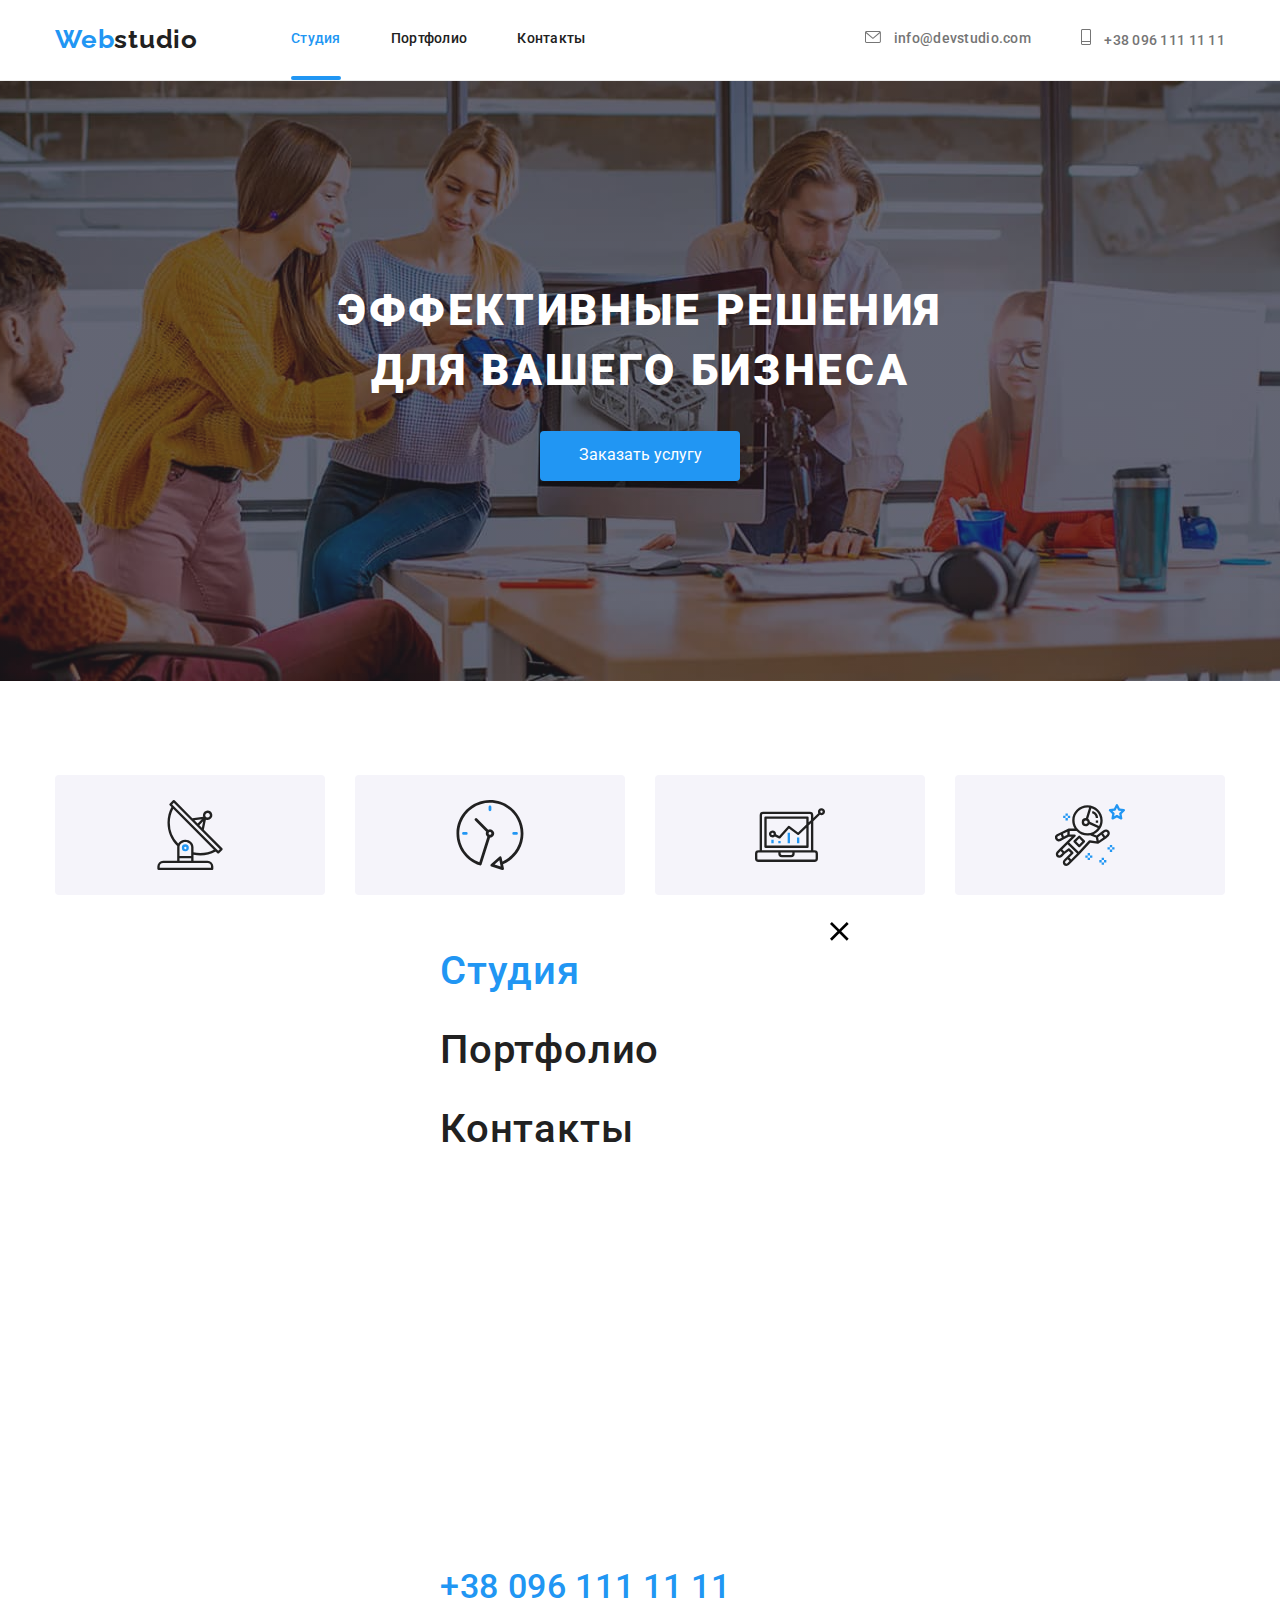
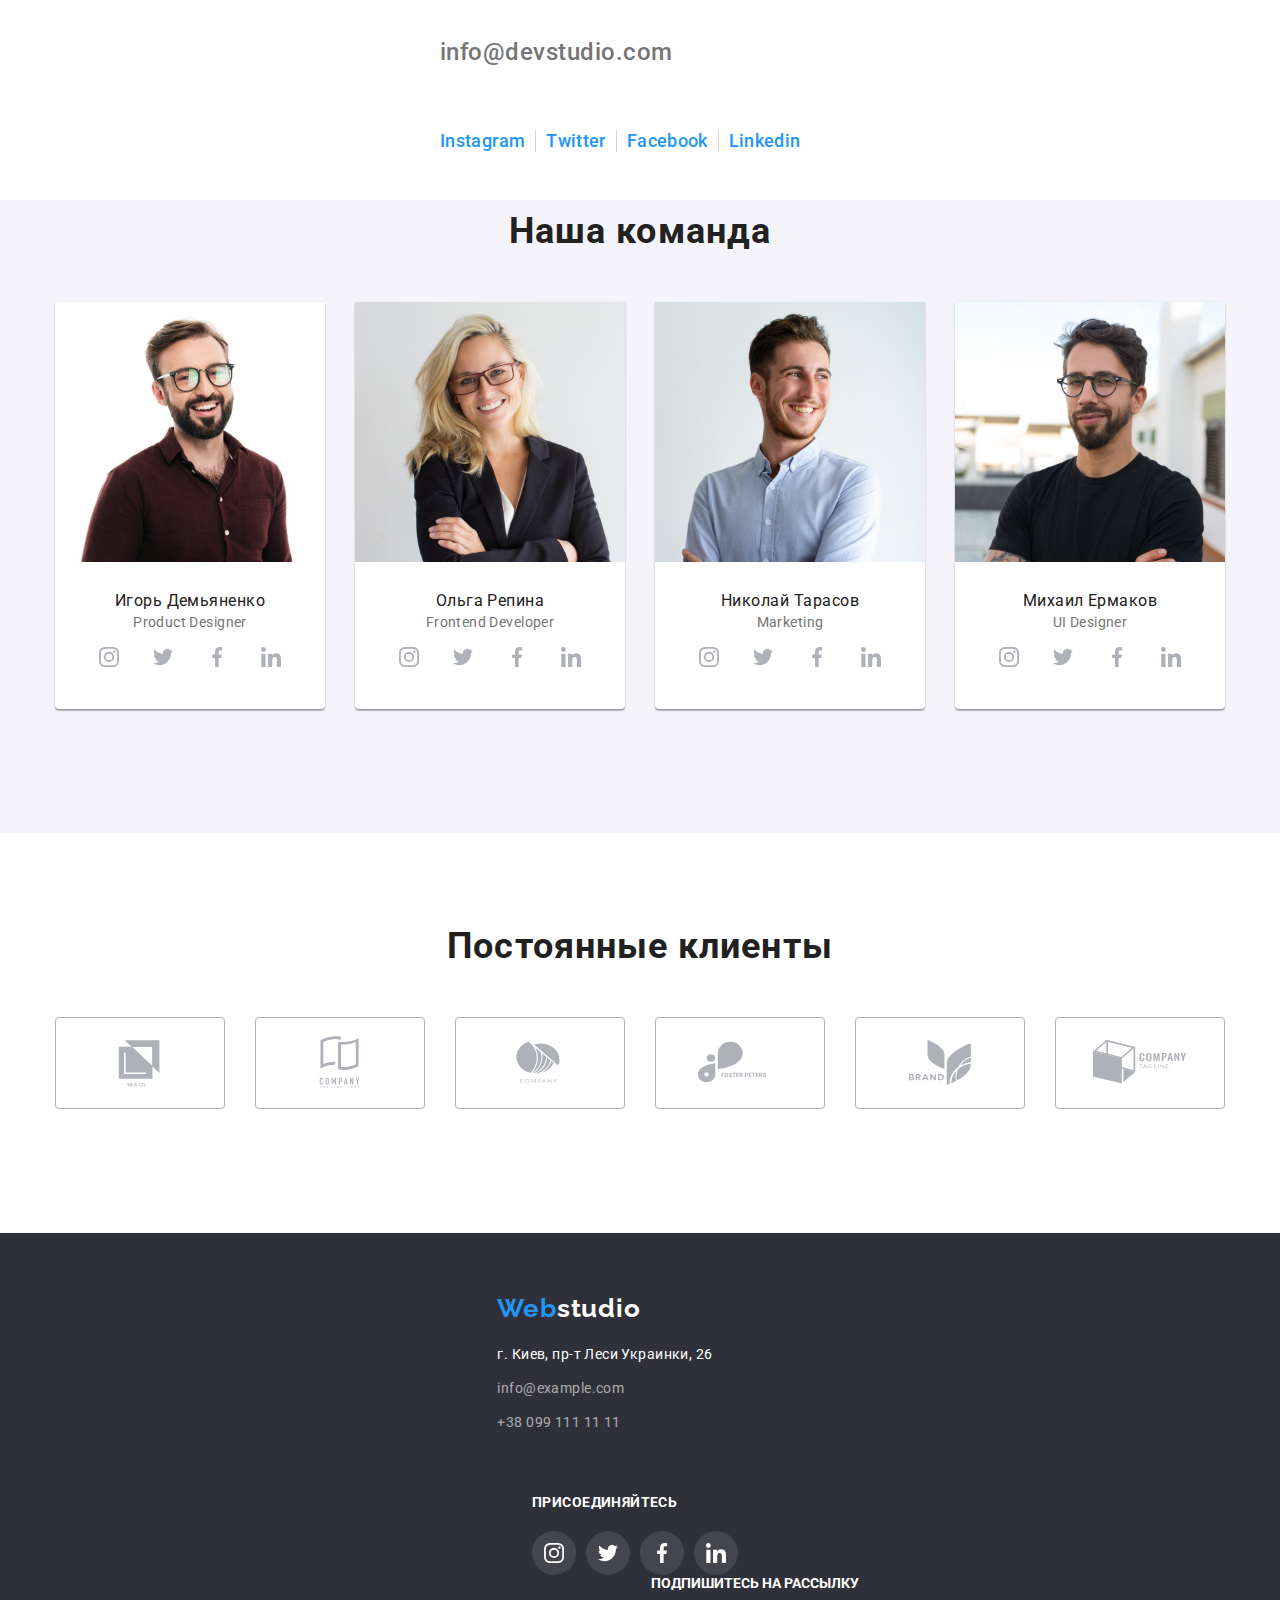
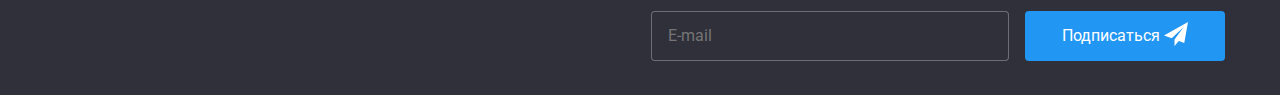
==== commit d428191a: "сделан хедер и моб меню" ====
--- a/index.html
+++ b/index.html
@@ -28,9 +28,8 @@
             </ul>      
         </nav> 
         <div class="header-contact">
-            <ul class="list header__list">
-               
-                <li class="header__item">
+            <ul class="list header__list-contact">
+                <li class="header__item-contact">
                     <a class="link header__link-contact" href="mailto:info@devstudio.com">
                         <svg class="header__icon" width="16" height="12">
                             <use href="./images/symbol-defs.svg#icon-mail"></use>
@@ -39,7 +38,7 @@
                     </a>
                 </li>
                 
-                <li class="header__item">
+                <li class="header__item-contact">
                     <a class="link header__link-contact" href="tel:+380961111111">
                         <svg class="header__icon" width="10" height="16">
                             <use href="./images/symbol-defs.svg#icon-phone"></use>
@@ -51,7 +50,7 @@
         </div>
         <button type="button" class="menu_open_btn" data-menu-open>
             <svg width="40px" height="40px">
-                <use href="./images/menu_open_btn.svg"></use>
+                <use href="./images/symbol-defs.svg#icon-menu_open_btn"></use>
             </svg>
         </button>
         </div>
@@ -60,7 +59,7 @@
             <div class="container container_mob">
             <button type="button" class="menu_close_btn" data-menu-close>
                 <svg width="40px" height="40px">
-                    <use href="./images/symbol-defs.svg#icon-close"></use>
+                    <use href="./images/symbol-defs.svg#icon-menu_close_btn"></use>
                 </svg>
             </button>
             <div class="mob__menu-top">
@@ -475,7 +474,7 @@
         </div>
      </section>   
 </main>
-<!-- <footer class="footer">
+<footer class="footer">
     <div class="container footer__container">
   
     <div class="footer__contact">
@@ -531,7 +530,7 @@
     </div>
     </form>
     </div>
-</footer> -->
+</footer>
 
 <!-- backdrop -->
 
--- a/css/main.min.css
+++ b/css/main.min.css
@@ -1,2 +1,2 @@
-/*! modern-normalize v1.1.0 | MIT License | https://github.com/sindresorhus/modern-normalize */*,::before,::after{box-sizing:border-box}html{line-height:1.15;-webkit-text-size-adjust:100%;-moz-tab-size:4;tab-size:4}body{margin:0;font-family:system-ui,-apple-system,"Segoe UI",Roboto,Helvetica,Arial,sans-serif,"Apple Color Emoji","Segoe UI Emoji"}hr{height:0;color:inherit}abbr[title]{text-decoration:underline dotted}b,strong{font-weight:bolder}code,kbd,samp,pre{font-family:ui-monospace, SFMono-Regular, Consolas, "Liberation Mono", Menlo, monospace;font-size:1em}small{font-size:80%}sub,sup{font-size:75%;line-height:0;position:relative;vertical-align:baseline}sub{bottom:-0.25em}sup{top:-0.5em}table{text-indent:0;border-color:inherit}button,input,optgroup,select,textarea{font-family:inherit;font-size:100%;line-height:1.15;margin:0}button,select{text-transform:none}button,[type="button"],[type="reset"],[type="submit"]{-webkit-appearance:button}::-moz-focus-inner{border-style:none;padding:0}:-moz-focusring{outline:1px dotted ButtonText}:-moz-ui-invalid{box-shadow:none}legend{padding:0}progress{vertical-align:baseline}::-webkit-inner-spin-button,::-webkit-outer-spin-button{height:auto}[type="search"]{-webkit-appearance:textfield;outline-offset:-2px}::-webkit-search-decoration{-webkit-appearance:none}::-webkit-file-upload-button{-webkit-appearance:button;font:inherit}summary{display:list-item}:root{--basecolor1: #ffffff;--basecolor2: #212121;--basecolor3hover: #2196f3}p,h1,h2,h3,h4,h5,h6{margin:0}ul{margin:0;padding:0}button{cursor:pointer;border:none}img{display:block;width:100%;max-width:100%;height:auto}.h2-title{font-weight:700;font-size:28px;line-height:1.17;text-align:center;letter-spacing:0.03em;color:var(--basecolor2);margin-bottom:30px}@media screen and (min-width: 1200px){.h2-title{font-size:36px;line-height:1.11;margin-bottom:50px}}.h3-title{font-weight:700;font-size:14px;line-height:1.14;letter-spacing:0.03em;text-transform:uppercase;color:var(--basecolor2);padding-bottom:10px;text-align:center}@media screen and (min-width: 768px){.h3-title{text-align:start}}.p-text{font-weight:400;font-size:14px;line-height:1.71;letter-spacing:0.03em;color:#757575}.container{min-width:320px;padding-left:15px;padding-right:15px;margin:0 auto}@media screen and (min-width: 480px){.container{width:480px}}@media screen and (min-width: 768px){.container{width:768px}}@media screen and (min-width: 1200px){.container{width:1200px}}@media screen and (max-width: 767px){.section{padding-top:60px;padding-bottom:60px}}@media screen and (min-width: 768px){.section{padding-top:60px;padding-bottom:60px}}@media screen and (min-width: 1200px){.section{padding-top:94px;padding-bottom:94px}}body{font-family:Roboto, sans-serif;color:var(--basecolor2);background-color:var(--basecolor1);margin:0}.list{list-style:none}.link{text-decoration:none;display:block}.header{background-color:inherit;border-bottom:1px solid #ececec}.header__container{display:flex;align-items:center;padding-top:24px;padding-bottom:25px;margin-left:auto;margin-right:auto}.header__logo{font-family:Raleway;font-weight:700;font-size:26px;line-height:1.19;letter-spacing:0.03em;color:var(--basecolor2);margin-right:93px}.logocolor{font-family:Raleway;font-weight:700;font-size:26px;line-height:1.19;letter-spacing:0.03em;color:var(--basecolor3hover)}.header__nav{display:none}.header__list{display:flex}.header-contact .link{font-weight:500;font-size:14px;line-height:1.14;letter-spacing:0.02em;color:#757575}.header__item:not(:last-child){margin-right:50px}.header__link{font-weight:500;font-size:14px;line-height:1.14;letter-spacing:0.02em;color:var(--basecolor2)}.header-contact{margin-left:auto}.header__item:not(:last-child){margin-right:50px}.header__item .link{display:flex;justify-content:center;align-items:center}.header__link-contact{display:block;text-decoration:none}.header__list .link{transition:color 250ms cubic-bezier(0.4, 0, 0.2, 1)}.header__list .link:hover,.header__list .link:focus{color:var(--basecolor3hover)}.header__icon{margin-right:10px;fill:currentColor}.header__nav{display:none}.header-contact{display:none}.menu_open_btn{margin-left:auto;background-color:#ffffff;border:none;cursor:pointer}.menu_open_btn:hover,.menu_open_btn:focus{fill:var(--basecolor3hover)}@media screen and (min-width: 768px){.menu_open_btn{display:none}}.mob__menu{position:fixed;background-color:#ffffff;top:0;left:0;width:100vh;height:100vh;z-index:1;padding-top:48px;padding-bottom:48px;transform:translateY(0%);transition:transform 250ms cubic-bezier(0.4, 0, 0.2, 1),visibility}.mob__menu.is-hidden{transform:translateY(100%)}.container_mob{height:100%;display:flex;flex-direction:column;justify-content:space-between;padding-bottom:48px;padding-left:40px;padding-top:48px;position:relative;max-width:480px;margin-left:auto;margin-right:auto}.menu_close_btn{position:absolute;display:block;margin-left:auto;top:10px;right:15px;background-color:#fff;border:none;cursor:pointer}.menu_close_btn:hover,.menu_close_btn:focus{fill:var(--basecolor3hover)}.header-contact-tel__list{margin-bottom:64px}.header__link-tel{font-weight:500;font-size:40px;line-height:1.17;text-align:center;letter-spacing:0.02em;color:var(--basecolor2)}.header__link-tel--current{color:var(--basecolor3hover)}.header__link-contact-tel{font-weight:500;font-size:34px;line-height:1.18;letter-spacing:0.02em;color:var(--basecolor3hover)}.header__link-contact-mail{font-weight:500;font-size:24px;line-height:28px;letter-spacing:0.02em;color:#757575}.header__item-tel:not(:last-child){margin-bottom:32px}.social_network-tel__link{font-weight:500;font-size:18px;line-height:1.22;letter-spacing:0.02em;color:#2196F3}.social_network-tel__item:not(:first-child){padding-left:10px}.social_network-tel__item:not(:last-child){padding-right:10px;border-right:1px solid rgba(33,33,33,0.2)}.header-contact-tel{margin-bottom:64px}.social_network-tel__list{display:flex;padding-right:10px}.container__make-order{padding:0;width:100%}.make-order{background-color:#2f303a;background-image:linear-gradient(rgba(47,48,58,0.4), rgba(47,48,58,0.4)),url(../images/makeorder_bg_tel.jpg);background-repeat:no-repeat;background-position:center;background-size:cover;padding-top:118px;padding-bottom:118px}@media (min-device-pixel-ratio: 2), (min-resolution: 192dpi), (min-resolution: 2dppx){.make-order{background-image:linear-gradient(rgba(47,48,58,0.4), rgba(47,48,58,0.4)),url(../images/makeorder_bg_tel_x2.jpg)}}@media screen and (min-width: 768px){.make-order{background-image:linear-gradient(rgba(47,48,58,0.4), rgba(47,48,58,0.4)),url(../images/makeorder_bg_tab.jpg);padding-left:204px;padding-right:204px}}@media screen and (min-width: 768px) and (min-device-pixel-ratio: 2), screen and (min-width: 768px) and (min-resolution: 192dpi), screen and (min-width: 768px) and (min-resolution: 2dppx){.make-order{background-image:linear-gradient(rgba(47,48,58,0.4), rgba(47,48,58,0.4)),url(../images/makeorder_bg_tab_x2.jpg)}}@media screen and (min-width: 1200px){.make-order{padding-top:200px;padding-bottom:200px;background-image:linear-gradient(rgba(47,48,58,0.4), rgba(47,48,58,0.4)),url(../images/makeorderbackground.jpg);padding-left:204px;padding-right:204px}}@media screen and (min-width: 1200px) and (min-device-pixel-ratio: 2), screen and (min-width: 1200px) and (min-resolution: 192dpi), screen and (min-width: 1200px) and (min-resolution: 2dppx){.make-order{background-image:linear-gradient(rgba(47,48,58,0.4), rgba(47,48,58,0.4)),url(../images/makeorderbackground_x2.jpg)}}.make-order__title{font-family:Roboto;font-style:normal;font-weight:900;font-size:26px;line-height:1.61;text-align:center;letter-spacing:0.06em;text-transform:uppercase;color:var(--basecolor1);margin:0 auto 30px;max-width:700px}@media screen and (min-width: 1200px){.make-order__title{font-size:44px;line-height:1.36}}.make-order__button{color:var(--basecolor1);background:var(--basecolor3hover);text-align:center;margin:0 auto;display:block;width:200px;height:50px;box-shadow:0px 4px 4px rgba(0,0,0,0.15);border-radius:4px;transition:color 250ms cubic-bezier(0.4, 0, 0.2, 1),background-color 250ms cubic-bezier(0.4, 0, 0.2, 1),box-shadow 250ms cubic-bezier(0.4, 0, 0.2, 1)}.make-order__button:hover,.make-order__button:focus{background:#188ce8}.current{color:var(--basecolor3hover);position:relative}.current::after{content:"";position:absolute;width:100%;height:4px;border-radius:4px;background-color:var(--basecolor3hover);left:0;bottom:-33px}.features{padding-top:60px}@media screen and (min-width: 1200px){.features{padding-top:94px}}@media screen and (min-width: 768px){.features__list{display:flex;flex-wrap:wrap;justify-content:center}}@media screen and (min-width: 1200px){.features__list{flex-wrap:nowrap}}.features__item{align-items:center;margin-bottom:30px}@media screen and (min-width: 768px){.features__item{width:270px;margin-right:30px}}@media screen and (min-width: 1200px){.features__item:last-child{margin-right:0}}.features__icon{display:flex;justify-content:center;align-items:center;height:120px;border-radius:4px;background-color:#f5f4fa;background-position:center;margin-bottom:30px}.our-work{display:none;padding-top:94px;padding-bottom:94px}@media screen and (min-width: 1200px){.our-work{display:flex}}.our-work__list{display:flex}.our-work__item+.our-work__item{margin-left:30px}.our-work__item:first-child{margin-left:0}.our-work__img{position:relative}.our-work__text{position:absolute;width:370px;height:70px;display:flex;justify-content:center;align-items:center;bottom:0;left:0;font-size:14px;font-weight:700;line-height:1, 14;letter-spacing:0.03em;text-align:center;color:var(--basecolor1);background-color:rgba(47,48,58,0.8)}.our-team{padding-top:60px;padding-bottom:60px;background:#f5f4fa}@media screen and (min-width: 1200px){.our-team{padding-top:94px;padding-bottom:94px}}@media screen and (min-width: 768px){.our-team__list{display:flex;flex-wrap:wrap;justify-content:center}}@media screen and (min-width: 1200px){.our-team__list{flex-wrap:nowrap}}.our-team__item{background:var(--basecolor1);box-shadow:0px 1px 3px rgba(0,0,0,0.12),0px 1px 1px rgba(0,0,0,0.14),0px 2px 1px rgba(0,0,0,0.2);border-radius:0px 0px 4px 4px;align-items:center}@media screen and (min-width: 768px){.our-team__item{width:270px;margin-left:30px;margin-bottom:30px}}@media screen and (min-width: 1200px){.our-team__item:first-child{margin-left:0}}.our-team__card{margin:30px auto}.our-team__name{margin-top:30px;text-align:center;letter-spacing:0.03em}.our-team__post{text-align:center;letter-spacing:0.03em}@media screen and (min-width: 1200px){.our-team__title{margin-bottom:50px}}.our-team__sociallist{display:flex;justify-content:center}.our-team__socialitem+.our-team__socialitem{margin-left:10px}.our-team__sociallink{width:44px;height:44px;display:flex;justify-content:center;align-items:center;border-radius:50%;transition:background-color 250ms cubic-bezier(0.4, 0, 0.2, 1)}.our-team__sociallink:hover,.our-team__sociallink:focus{background-color:var(--basecolor3hover)}.our-team__sociallink:hover .our-team__socialicon,.our-team__sociallink:focus .our-team__socialicon{fill:var(--basecolor1)}.our-team__socialicon{width:20px;height:20px;fill:#afb1b8;transition:fill 250ms cubic-bezier(0.4, 0, 0.2, 1)}.customers{padding-top:60px;padding-bottom:60px}@media screen and (min-width: 1200px){.customers{padding-top:94px;padding-bottom:94px}}.customers__title{margin-bottom:30px}@media screen and (min-width: 1200px){.customers__title{margin-bottom:50px}}.customers__list{display:flex;flex-wrap:wrap;justify-content:center}@media screen and (min-width: 1200px){.customers__list{flex-wrap:nowrap}}.customers__item{margin-bottom:30px;margin-right:30px}.customers__item:hover{color:var(--basecolor3hover)}@media screen and (min-width: 1200px){.customers__item:last-child{margin-right:0}}.customers__link{display:flex;justify-content:center;align-items:center;width:170px;height:92px;border:1px solid;color:#afb1b8;border-color:#afb1b8;border-radius:4px;transition:color 250ms cubic-bezier(0.4, 0, 0.2, 1),border-color 250ms cubic-bezier(0.4, 0, 0.2, 1)}.customers__link:hover,.customers__link:focus{border-color:var(--basecolor3hover);color:var(--basecolor3hover)}.customers__icon{fill:currentColor}.footer{background:#2f303a;padding-top:60px;padding-bottom:calc(60px - 26.6px)}.footer__container{display:block}.footer__item{margin-bottom:10px}.footer__item:last-child{margin-bottom:0}.footer__link{font-family:inherit;font-weight:400;font-size:14px;line-height:1.71;letter-spacing:0.03em;color:var(--basecolor1);transition:color 250ms cubic-bezier(0.4, 0, 0.2, 1)}.footer__link:hover,.footer__link:focus{color:var(--basecolor3hover)}.footer__mail,.footer__tel{color:rgba(255,255,255,0.6)}.footer__logo{display:block;font-family:Raleway;font-style:normal;font-weight:700;font-size:26px;line-height:1.19;letter-spacing:0.03em;color:var(--basecolor1);margin-bottom:20px}.footer__address{font-style:normal}.footer__title{color:var(--basecolor1);font-size:14px;line-height:1, 17;text-align:left;margin-bottom:20px}.footer__sociallist{display:flex}.footer__socialitem{margin-right:10px}.footer__sociallink{width:44px;height:44px;background-color:rgba(255,255,255,0.1);display:flex;justify-content:center;align-items:center;border-radius:50%;transition:background-color 250ms cubic-bezier(0.4, 0, 0.2, 1)}.footer__sociallink:hover{background-color:var(--basecolor3hover)}.footer__socialicon{width:20px;height:20px;fill:var(--basecolor1)}.form-email{display:block;margin-left:auto}.form-email__title{font-style:bold;font-size:14px;line-height:1, 14;color:var(--basecolor1);margin-bottom:20px}.form-email__button{justify-content:center;width:200px;height:50px;background-color:var(--basecolor3hover);border-radius:4px;margin-left:12px;text-align:center;padding-bottom:10px;color:var(--basecolor1)}.form-email__input{width:358px;height:50px;border:1px solid rgba(255,255,255,0.3);border-radius:4px;background-color:#2f303a;color:var(--basecolor1);padding-left:16px}.form-email__field input{margin:0}.form-email__icon{fill:var(--basecolor1);transform:translateY(5px)}.main{padding-top:94px;padding-bottom:94px}.main__list{display:flex;flex-wrap:wrap;justify-content:center;margin-bottom:50px}.main__item{margin-left:8px;border-radius:4px;cursor:pointer}.main__item:first-child{margin-left:0}.main__item:not(:last-child){margin-right:8px}.main__btn{padding:6px 22px;border:1px solid transparent;border-radius:4px;font-family:inherit;font-weight:500;font-size:16px;line-height:1.62;letter-spacing:0.03em;background-color:#f5f4fa;color:var(--basecolor2);cursor:pointer;transition:color 250ms cubic-bezier(0.4, 0, 0.2, 1),background-color 250ms cubic-bezier(0.4, 0, 0.2, 1)}.main__list .main__btn:hover,.main__list .main__btn:focus{color:var(--basecolor1);background:var(--basecolor3hover);box-shadow:0px 3px 1px rgba(0,0,0,0.1),0px 1px 2px rgba(0,0,0,0.08),0px 2px 2px rgba(0,0,0,0.12)}.current-button{color:var(--basecolor1);background:var(--basecolor3hover);box-shadow:0px 3px 1px rgba(0,0,0,0.1),0px 1px 2px rgba(0,0,0,0.08),0px 2px 2px rgba(0,0,0,0.12)}.portfolio__list{display:flex;flex-wrap:wrap;margin-left:-30px;margin-right:-30px}.portfolio__item{flex-basis:calc((100% - 90px) / 3);margin-left:30px;margin-bottom:30px;background:var(--basecolor1);border:1px solid #eeeeee}.portfolio__card{padding:24px 20px}.portfolio__link{display:block;transition:box-shadow 250ms cubic-bezier(0.4, 0, 0.2, 1)}.portfolio__link:hover .overlay__container,.portfolio__link:focus .overlay__container{transform:translateY(0)}.portfolio__list .portfolio__link:hover .overlay__container:hover,.portfolio__list .portfolio__link:hover .overlay__container:focus,.portfolio__list .portfolio__link:focus .overlay__container:hover,.portfolio__list .portfolio__link:focus .overlay__container:focus{box-sizing:border-box;box-shadow:1px 4px 6px 0px rgba(0,0,0,0.161),0px 4px 4px 0px rgba(0,0,0,0.059),0px 1px 1px 0px rgba(0,0,0,0.122)}.overlay__thumb{position:relative;overflow:hidden;transition:250ms cubic-bezier(0.4, 0, 0.2, 1)}.overlay__container{position:absolute;top:0;left:0;width:100%;height:100%;text-align:center;background-color:rgba(33,150,243,0.9);transform:translateY(101%);transition:transform 250ms cubic-bezier(0.4, 0, 0.2, 1)}.overlay__text{font-family:Roboto;font-size:18px;font-weight:400;line-height:1.56;letter-spacing:0.03em;text-align:left;padding:24px 63px;color:var(--basecolor1)}.backdrop{position:fixed;top:0;left:0;height:100%;width:100%;background-color:rgba(0,0,0,0.2);transform:scale(1)}.backdrop.is-hidden{opacity:0;pointer-events:none;visibility:hidden}.modal{width:90vw;height:581px;padding:40px;position:relative;margin:0 auto;background-color:var(--basecolor1);box-shadow:0px 1px 3px rgba(0,0,0,0.12),0px 1px 1px rgba(0,0,0,0.14),0px 2px 1px rgba(0,0,0,0.2);border-radius:4px;opacity:1;transition:transform 250ms cubic-bezier(0.4, 0, 0.2, 1),opacity 250ms cubic-bezier(0.4, 0, 0.2, 1),background-color 250ms cubic-bezier(0.4, 0, 0.2, 1)}@media screen and (min-width: 480px){.modal{width:450px}}@media screen and (min-width: 1200px){.modal{width:528px}}.backdrop.is-hidden .modal{opacity:0;transform:translate(-50%, -50%) scale(0.2)}.modal__button{position:absolute;top:1vh;right:1vw;width:30px;height:30px;border:1px solid rgba(0,0,0,0.1);border-radius:50%;background-color:var(--basecolor1);display:flex;justify-content:center;align-items:center;box-sizing:border-box;transition:fill 250ms cubic-bezier(0.4, 0, 0.2, 1),box-shadow 250ms cubic-bezier(0.4, 0, 0.2, 1),background-color 250ms cubic-bezier(0.4, 0, 0.2, 1)}.icon-close{fill:var(--basecolor2)}.modal__button:hover>.icon-close{fill:var(--basecolor3hover)}.modal__title{font-weight:700;font-size:20px;line-height:1.15;letter-spacing:3%;text-align:center;margin-bottom:20px}.modal__input{font-weight:12px;width:100%;max-height:40px;padding-top:12px;padding-bottom:12px;padding-left:42px;border:1px solid rgba(33,33,33,0.2);border-radius:4px;cursor:pointer;transition:border-color 250ms cubic-bezier(0.4, 0, 0.2, 1)}.modal__input:focus,.modal__input:hover{border-color:var(--basecolor3hover)}.modal__btn{display:block;margin:0 auto;width:200px;height:50px;color:var(--basecolor1);background-color:var(--basecolor3hover);box-shadow:0px 1px 3px rgba(0,0,0,0.12),0px 1px 1px rgba(0,0,0,0.14),0px 2px 1px rgba(0,0,0,0.2);border-radius:4px;margin-top:20px;transition:background-color 250ms cubic-bezier(0.4, 0, 0.2, 1),box-shadow 250ms cubic-bezier(0.4, 0, 0.2, 1)}.modal__btn:hover,.modal__btn:focus{background-color:#188ce8;box-shadow:0px 1px 3px rgba(0,0,0,0.12),0px 1px 1px rgba(0,0,0,0.14),0px 2px 1px rgba(0,0,0,0.2)}.modal__field{position:relative;display:flex;flex-direction:column;margin-bottom:10px}.modal__label{display:block;box-sizing:border-box;margin-bottom:5px;font-weight:400;font-size:12px;line-height:1.17;color:#757575}.checkbox{display:flex;align-items:center;justify-content:center}.icon-checkbox{position:absolute;top:0;left:0;display:inline-block;width:16px;height:15px;border:2px solid var(--basecolor2);border-radius:2px;cursor:pointer;transition:background-color 250ms cubic-bezier(0.4, 0, 0.2, 1),border-color 250ms cubic-bezier(0.4, 0, 0.2, 1)}.modalinput-checkbox{appearance:none;-moz-appearance:none;-webkit-appearance:none;position:absolute}.modal__checkbox{position:relative;padding-left:20px;font-weight:400;font-size:12px;line-height:1.17;color:#757575}@media screen and (min-width: 1200px){.modal__checkbox{font-size:14px}}.modal__input--textarea{min-height:120px;resize:none;padding:10px 20px}.modal__icon{position:absolute;top:50%;left:15px;fill:var(--basecolor2);transition:fill 250ms cubic-bezier(0.4, 0, 0.2, 1)}.modal__input:focus ~ .modal__icon{fill:var(--basecolor3hover)}.modal__link--checkbox{color:var(--basecolor3hover);padding-right:5px}.modalinput-checkbox:checked+.icon-checkbox{background-color:var(--basecolor3hover);background-image:url(../images/iconcheck.svg);background-size:contain;background-origin:border-box;border-color:var(--basecolor3hover)}
+/*! modern-normalize v1.1.0 | MIT License | https://github.com/sindresorhus/modern-normalize */*,::before,::after{box-sizing:border-box}html{line-height:1.15;-webkit-text-size-adjust:100%;-moz-tab-size:4;tab-size:4}body{margin:0;font-family:system-ui,-apple-system,"Segoe UI",Roboto,Helvetica,Arial,sans-serif,"Apple Color Emoji","Segoe UI Emoji"}hr{height:0;color:inherit}abbr[title]{text-decoration:underline dotted}b,strong{font-weight:bolder}code,kbd,samp,pre{font-family:ui-monospace, SFMono-Regular, Consolas, "Liberation Mono", Menlo, monospace;font-size:1em}small{font-size:80%}sub,sup{font-size:75%;line-height:0;position:relative;vertical-align:baseline}sub{bottom:-0.25em}sup{top:-0.5em}table{text-indent:0;border-color:inherit}button,input,optgroup,select,textarea{font-family:inherit;font-size:100%;line-height:1.15;margin:0}button,select{text-transform:none}button,[type="button"],[type="reset"],[type="submit"]{-webkit-appearance:button}::-moz-focus-inner{border-style:none;padding:0}:-moz-focusring{outline:1px dotted ButtonText}:-moz-ui-invalid{box-shadow:none}legend{padding:0}progress{vertical-align:baseline}::-webkit-inner-spin-button,::-webkit-outer-spin-button{height:auto}[type="search"]{-webkit-appearance:textfield;outline-offset:-2px}::-webkit-search-decoration{-webkit-appearance:none}::-webkit-file-upload-button{-webkit-appearance:button;font:inherit}summary{display:list-item}:root{--basecolor1: #ffffff;--basecolor2: #212121;--basecolor3hover: #2196f3}p,h1,h2,h3,h4,h5,h6{margin:0}ul{margin:0;padding:0}button{cursor:pointer;border:none}img{display:block;width:100%;max-width:100%;height:auto}.h2-title{font-weight:700;font-size:28px;line-height:1.17;text-align:center;letter-spacing:0.03em;color:var(--basecolor2);margin-bottom:30px}@media screen and (min-width: 1200px){.h2-title{font-size:36px;line-height:1.11;margin-bottom:50px}}.h3-title{font-weight:700;font-size:14px;line-height:1.14;letter-spacing:0.03em;text-transform:uppercase;color:var(--basecolor2);padding-bottom:10px;text-align:center}@media screen and (min-width: 768px){.h3-title{text-align:start}}.p-text{font-weight:400;font-size:14px;line-height:1.71;letter-spacing:0.03em;color:#757575}.container{min-width:320px;padding-left:15px;padding-right:15px;margin:0 auto}@media screen and (min-width: 480px){.container{width:480px}}@media screen and (min-width: 768px){.container{width:768px}}@media screen and (min-width: 1200px){.container{width:1200px}}@media screen and (max-width: 767px){.section{padding-top:60px;padding-bottom:60px}}@media screen and (min-width: 768px){.section{padding-top:60px;padding-bottom:60px}}@media screen and (min-width: 1200px){.section{padding-top:94px;padding-bottom:94px}}body{font-family:Roboto, sans-serif;color:var(--basecolor2);background-color:var(--basecolor1);margin:0}.list{list-style:none}.link{text-decoration:none;display:block}.header{background-color:inherit;border-bottom:1px solid #ececec}.header__container{display:flex;align-items:center;padding-top:24px;padding-bottom:25px;margin-left:auto;margin-right:auto}.header__logo{font-family:Raleway;font-weight:700;font-size:26px;line-height:1.19;letter-spacing:0.03em;color:var(--basecolor2);margin-right:93px}.logocolor{font-family:Raleway;font-weight:700;font-size:26px;line-height:1.19;letter-spacing:0.03em;color:var(--basecolor3hover)}.header__nav{display:none}.header__list{display:flex}.header-contact .link{font-weight:500;font-size:14px;line-height:1.14;letter-spacing:0.02em;color:#757575}.header-contact .link:hover,.header-contact .link:focus{color:var(--basecolor3hover)}.header__item:not(:last-child){margin-right:50px}.header__link{font-weight:500;font-size:14px;line-height:1.14;letter-spacing:0.02em;color:var(--basecolor2)}.header__link:hover,.header__link:focus{color:var(--basecolor3hover)}.header-contact{margin-left:auto}.header__item:not(:last-child){margin-right:50px}.header__item .link{display:flex;justify-content:center;align-items:center}.header__item-contact:not(:last-child){margin-bottom:10px}@media screen and (min-width: 1200px){.header__item-contact:not(:last-child){margin-right:50px;margin-bottom:0}}.header__link-contact{display:block;text-decoration:none}.header__list .link{transition:color 250ms cubic-bezier(0.4, 0, 0.2, 1)}.header__list .link:hover,.header__list .link:focus{color:var(--basecolor3hover)}.header__icon{margin-right:10px;fill:currentColor}.header__nav{display:none}@media screen and (min-width: 768px){.header__nav{display:flex}}.header-contact{display:none}@media screen and (min-width: 768px){.header-contact{display:block}}@media screen and (min-width: 1200px){.header-contact{margin-left:auto}}@media screen and (min-width: 1200px){.header__list-contact{display:flex;align-items:center}}.menu_open_btn{margin-left:auto;background-color:#ffffff;border:none;cursor:pointer}.menu_open_btn:hover,.menu_open_btn:focus{fill:var(--basecolor3hover)}@media screen and (min-width: 768px){.menu_open_btn{display:none}}.mob__menu{position:fixed;background-color:#ffffff;top:0;left:0;width:100vw;height:100vh;z-index:1;padding-top:0;padding-bottom:0;transform:translateY(0%);transition:transform 250ms cubic-bezier(0.4, 0, 0.2, 1),visibility}.mob__menu.is-hidden{transform:translateY(100%)}.container_mob{height:100%;display:flex;flex-direction:column;justify-content:space-between;padding-bottom:48px;padding-left:40px;padding-top:48px;position:relative;max-width:480px;margin-left:auto;margin-right:auto}.menu_close_btn{position:absolute;display:block;margin-left:auto;top:10px;right:15px;background-color:#fff;border:none;cursor:pointer}.menu_close_btn:hover,.menu_close_btn:focus{fill:var(--basecolor3hover)}.header__list-tel{display:flex;flex-direction:column;align-items:flex-start}.header__item-tel:not(:last-child){margin-bottom:32px}.header-contact-tel__list{margin-bottom:64px}.header-contact-tel__item:not(:last-child){margin-bottom:32px}.header__link-tel{font-weight:500;font-size:40px;line-height:1.17;text-align:center;letter-spacing:0.02em;color:var(--basecolor2)}.header__link-tel--current{color:var(--basecolor3hover)}.header__link-contact-tel{font-weight:500;font-size:34px;line-height:1.18;letter-spacing:0.02em;color:var(--basecolor3hover)}.header__link-contact-mail{font-weight:500;font-size:24px;line-height:28px;letter-spacing:0.02em;color:#757575}.social_network-tel__link{font-weight:500;font-size:18px;line-height:1.22;letter-spacing:0.02em;color:#2196F3}.social_network-tel__item:not(:first-child){padding-left:10px}.social_network-tel__item:not(:last-child){padding-right:10px;border-right:1px solid rgba(33,33,33,0.2)}.social_network-tel__list{display:flex;padding-right:10px}.container__make-order{padding:0;width:100%}.make-order{background-color:#2f303a;background-image:linear-gradient(rgba(47,48,58,0.4), rgba(47,48,58,0.4)),url(../images/makeorder_bg_tel.jpg);background-repeat:no-repeat;background-position:center;background-size:cover;padding-top:118px;padding-bottom:118px}@media (min-device-pixel-ratio: 2), (min-resolution: 192dpi), (min-resolution: 2dppx){.make-order{background-image:linear-gradient(rgba(47,48,58,0.4), rgba(47,48,58,0.4)),url(../images/makeorder_bg_tel_x2.jpg)}}@media screen and (min-width: 768px){.make-order{background-image:linear-gradient(rgba(47,48,58,0.4), rgba(47,48,58,0.4)),url(../images/makeorder_bg_tab.jpg);padding-left:204px;padding-right:204px}}@media screen and (min-width: 768px) and (min-device-pixel-ratio: 2), screen and (min-width: 768px) and (min-resolution: 192dpi), screen and (min-width: 768px) and (min-resolution: 2dppx){.make-order{background-image:linear-gradient(rgba(47,48,58,0.4), rgba(47,48,58,0.4)),url(../images/makeorder_bg_tab_x2.jpg)}}@media screen and (min-width: 1200px){.make-order{padding-top:200px;padding-bottom:200px;background-image:linear-gradient(rgba(47,48,58,0.4), rgba(47,48,58,0.4)),url(../images/makeorderbackground.jpg);padding-left:204px;padding-right:204px}}@media screen and (min-width: 1200px) and (min-device-pixel-ratio: 2), screen and (min-width: 1200px) and (min-resolution: 192dpi), screen and (min-width: 1200px) and (min-resolution: 2dppx){.make-order{background-image:linear-gradient(rgba(47,48,58,0.4), rgba(47,48,58,0.4)),url(../images/makeorderbackground_x2.jpg)}}.make-order__title{font-family:Roboto;font-style:normal;font-weight:900;font-size:26px;line-height:1.61;text-align:center;letter-spacing:0.06em;text-transform:uppercase;color:var(--basecolor1);margin:0 auto 30px;max-width:700px}@media screen and (min-width: 1200px){.make-order__title{font-size:44px;line-height:1.36}}.make-order__button{color:var(--basecolor1);background:var(--basecolor3hover);text-align:center;margin:0 auto;display:block;width:200px;height:50px;box-shadow:0px 4px 4px rgba(0,0,0,0.15);border-radius:4px;transition:color 250ms cubic-bezier(0.4, 0, 0.2, 1),background-color 250ms cubic-bezier(0.4, 0, 0.2, 1),box-shadow 250ms cubic-bezier(0.4, 0, 0.2, 1)}.make-order__button:hover,.make-order__button:focus{background:#188ce8}.current{color:var(--basecolor3hover);position:relative}.current::after{content:"";position:absolute;width:100%;height:4px;border-radius:4px;background-color:var(--basecolor3hover);left:0;bottom:-33px}.features{padding-top:60px}@media screen and (min-width: 1200px){.features{padding-top:94px}}@media screen and (min-width: 768px){.features__list{display:flex;flex-wrap:wrap;justify-content:center}}@media screen and (min-width: 1200px){.features__list{flex-wrap:nowrap}}.features__item{align-items:center;margin-bottom:30px}@media screen and (min-width: 768px){.features__item{width:270px;margin-right:30px}}@media screen and (min-width: 1200px){.features__item:last-child{margin-right:0}}.features__icon{display:flex;justify-content:center;align-items:center;height:120px;border-radius:4px;background-color:#f5f4fa;background-position:center;margin-bottom:30px}.our-work{display:none;padding-top:94px;padding-bottom:94px}@media screen and (min-width: 1200px){.our-work{display:flex}}.our-work__list{display:flex}.our-work__item+.our-work__item{margin-left:30px}.our-work__item:first-child{margin-left:0}.our-work__img{position:relative}.our-work__text{position:absolute;width:370px;height:70px;display:flex;justify-content:center;align-items:center;bottom:0;left:0;font-size:14px;font-weight:700;line-height:1, 14;letter-spacing:0.03em;text-align:center;color:var(--basecolor1);background-color:rgba(47,48,58,0.8)}.our-team{padding-top:60px;padding-bottom:60px;background:#f5f4fa}@media screen and (min-width: 1200px){.our-team{padding-top:94px;padding-bottom:94px}}@media screen and (min-width: 768px){.our-team__list{display:flex;flex-wrap:wrap;justify-content:center}}@media screen and (min-width: 1200px){.our-team__list{flex-wrap:nowrap}}.our-team__item{background:var(--basecolor1);box-shadow:0px 1px 3px rgba(0,0,0,0.12),0px 1px 1px rgba(0,0,0,0.14),0px 2px 1px rgba(0,0,0,0.2);border-radius:0px 0px 4px 4px;align-items:center}@media screen and (min-width: 768px){.our-team__item{width:270px;margin-left:30px;margin-bottom:30px}}@media screen and (min-width: 1200px){.our-team__item:first-child{margin-left:0}}.our-team__card{margin:30px auto}.our-team__name{margin-top:30px;text-align:center;letter-spacing:0.03em}.our-team__post{text-align:center;letter-spacing:0.03em}@media screen and (min-width: 1200px){.our-team__title{margin-bottom:50px}}.our-team__sociallist{display:flex;justify-content:center}.our-team__socialitem+.our-team__socialitem{margin-left:10px}.our-team__sociallink{width:44px;height:44px;display:flex;justify-content:center;align-items:center;border-radius:50%;transition:background-color 250ms cubic-bezier(0.4, 0, 0.2, 1)}.our-team__sociallink:hover,.our-team__sociallink:focus{background-color:var(--basecolor3hover)}.our-team__sociallink:hover .our-team__socialicon,.our-team__sociallink:focus .our-team__socialicon{fill:var(--basecolor1)}.our-team__socialicon{width:20px;height:20px;fill:#afb1b8;transition:fill 250ms cubic-bezier(0.4, 0, 0.2, 1)}.customers{padding-top:60px;padding-bottom:60px}@media screen and (min-width: 1200px){.customers{padding-top:94px;padding-bottom:94px}}.customers__title{margin-bottom:30px}@media screen and (min-width: 1200px){.customers__title{margin-bottom:50px}}.customers__list{display:flex;flex-wrap:wrap;justify-content:center}@media screen and (min-width: 1200px){.customers__list{flex-wrap:nowrap}}.customers__item{margin-bottom:30px;margin-right:30px}.customers__item:hover{color:var(--basecolor3hover)}@media screen and (min-width: 1200px){.customers__item:last-child{margin-right:0}}.customers__link{display:flex;justify-content:center;align-items:center;width:170px;height:92px;border:1px solid;color:#afb1b8;border-color:#afb1b8;border-radius:4px;transition:color 250ms cubic-bezier(0.4, 0, 0.2, 1),border-color 250ms cubic-bezier(0.4, 0, 0.2, 1)}.customers__link:hover,.customers__link:focus{border-color:var(--basecolor3hover);color:var(--basecolor3hover)}.customers__icon{fill:currentColor}.footer{background:#2f303a;padding-top:60px;padding-bottom:calc(60px - 26.6px)}.footer__container{display:flex;flex-direction:column;align-items:center}@media screen and (min-width: 768px){.footer__container{flex-wrap:wrap;justify-content:space-between}}.footer__contact{margin-bottom:60px;align-items:center}@media screen and (min-width: 1200px){.footer__contact{margin-right:70px}}.footer__item{margin-bottom:10px}.footer__item:last-child{margin-bottom:0}.footer__link{font-family:inherit;font-weight:400;font-size:14px;line-height:1.71;letter-spacing:0.03em;color:var(--basecolor1);transition:color 250ms cubic-bezier(0.4, 0, 0.2, 1)}.footer__link:hover,.footer__link:focus{color:var(--basecolor3hover)}.footer__mail,.footer__tel{color:rgba(255,255,255,0.6)}.footer__logo{display:block;font-family:Raleway;font-style:normal;font-weight:700;font-size:26px;line-height:1.19;letter-spacing:0.03em;color:var(--basecolor1);margin-bottom:20px}.footer__address{font-style:normal}.footer__title{color:var(--basecolor1);font-size:14px;line-height:1, 17;text-align:left;margin-bottom:20px}.footer__sociallist{display:flex}.footer__socialitem{margin-right:10px}.footer__sociallink{width:44px;height:44px;background-color:rgba(255,255,255,0.1);display:flex;justify-content:center;align-items:center;border-radius:50%;transition:background-color 250ms cubic-bezier(0.4, 0, 0.2, 1)}.footer__sociallink:hover{background-color:var(--basecolor3hover)}.footer__socialicon{width:20px;height:20px;fill:var(--basecolor1)}.form-email{display:block;margin-left:auto}.form-email__title{font-style:bold;font-size:14px;line-height:1, 14;color:var(--basecolor1);margin-bottom:20px}.form-email__button{justify-content:center;width:200px;height:50px;background-color:var(--basecolor3hover);border-radius:4px;margin-left:12px;text-align:center;padding-bottom:10px;color:var(--basecolor1)}.form-email__input{width:358px;height:50px;border:1px solid rgba(255,255,255,0.3);border-radius:4px;background-color:#2f303a;color:var(--basecolor1);padding-left:16px}.form-email__field input{margin:0}.form-email__icon{fill:var(--basecolor1);transform:translateY(5px)}.main{padding-top:94px;padding-bottom:94px}.main__list{display:flex;flex-wrap:wrap;justify-content:center;margin-bottom:50px}.main__item{margin-left:8px;border-radius:4px;cursor:pointer}.main__item:first-child{margin-left:0}.main__item:not(:last-child){margin-right:8px}.main__btn{padding:6px 22px;border:1px solid transparent;border-radius:4px;font-family:inherit;font-weight:500;font-size:16px;line-height:1.62;letter-spacing:0.03em;background-color:#f5f4fa;color:var(--basecolor2);cursor:pointer;transition:color 250ms cubic-bezier(0.4, 0, 0.2, 1),background-color 250ms cubic-bezier(0.4, 0, 0.2, 1)}.main__list .main__btn:hover,.main__list .main__btn:focus{color:var(--basecolor1);background:var(--basecolor3hover);box-shadow:0px 3px 1px rgba(0,0,0,0.1),0px 1px 2px rgba(0,0,0,0.08),0px 2px 2px rgba(0,0,0,0.12)}.current-button{color:var(--basecolor1);background:var(--basecolor3hover);box-shadow:0px 3px 1px rgba(0,0,0,0.1),0px 1px 2px rgba(0,0,0,0.08),0px 2px 2px rgba(0,0,0,0.12)}.portfolio__list{display:flex;flex-wrap:wrap;margin-left:-30px;margin-right:-30px}.portfolio__item{flex-basis:calc((100% - 90px) / 3);margin-left:30px;margin-bottom:30px;background:var(--basecolor1);border:1px solid #eeeeee}.portfolio__card{padding:24px 20px}.portfolio__link{display:block;transition:box-shadow 250ms cubic-bezier(0.4, 0, 0.2, 1)}.portfolio__link:hover .overlay__container,.portfolio__link:focus .overlay__container{transform:translateY(0)}.portfolio__list .portfolio__link:hover .overlay__container:hover,.portfolio__list .portfolio__link:hover .overlay__container:focus,.portfolio__list .portfolio__link:focus .overlay__container:hover,.portfolio__list .portfolio__link:focus .overlay__container:focus{box-sizing:border-box;box-shadow:1px 4px 6px 0px rgba(0,0,0,0.161),0px 4px 4px 0px rgba(0,0,0,0.059),0px 1px 1px 0px rgba(0,0,0,0.122)}.overlay__thumb{position:relative;overflow:hidden;transition:250ms cubic-bezier(0.4, 0, 0.2, 1)}.overlay__container{position:absolute;top:0;left:0;width:100%;height:100%;text-align:center;background-color:rgba(33,150,243,0.9);transform:translateY(101%);transition:transform 250ms cubic-bezier(0.4, 0, 0.2, 1)}.overlay__text{font-family:Roboto;font-size:18px;font-weight:400;line-height:1.56;letter-spacing:0.03em;text-align:left;padding:24px 63px;color:var(--basecolor1)}.backdrop{position:fixed;top:0;left:0;height:100%;width:100%;background-color:rgba(0,0,0,0.2);transform:scale(1)}.backdrop.is-hidden{opacity:0;pointer-events:none;visibility:hidden}.modal{width:90vw;height:581px;padding:40px;position:relative;margin:0 auto;background-color:var(--basecolor1);box-shadow:0px 1px 3px rgba(0,0,0,0.12),0px 1px 1px rgba(0,0,0,0.14),0px 2px 1px rgba(0,0,0,0.2);border-radius:4px;opacity:1;transition:transform 250ms cubic-bezier(0.4, 0, 0.2, 1),opacity 250ms cubic-bezier(0.4, 0, 0.2, 1),background-color 250ms cubic-bezier(0.4, 0, 0.2, 1)}@media screen and (min-width: 480px){.modal{width:450px}}@media screen and (min-width: 1200px){.modal{width:528px}}.backdrop.is-hidden .modal{opacity:0;transform:translate(-50%, -50%) scale(0.2)}.modal__button{position:absolute;top:1vh;right:1vw;width:30px;height:30px;border:1px solid rgba(0,0,0,0.1);border-radius:50%;background-color:var(--basecolor1);display:flex;justify-content:center;align-items:center;box-sizing:border-box;transition:fill 250ms cubic-bezier(0.4, 0, 0.2, 1),box-shadow 250ms cubic-bezier(0.4, 0, 0.2, 1),background-color 250ms cubic-bezier(0.4, 0, 0.2, 1)}.icon-close{fill:var(--basecolor2)}.modal__button:hover>.icon-close{fill:var(--basecolor3hover)}.modal__title{font-weight:700;font-size:20px;line-height:1.15;letter-spacing:3%;text-align:center;margin-bottom:20px}.modal__input{font-weight:12px;width:100%;max-height:40px;padding-top:12px;padding-bottom:12px;padding-left:42px;border:1px solid rgba(33,33,33,0.2);border-radius:4px;cursor:pointer;transition:border-color 250ms cubic-bezier(0.4, 0, 0.2, 1)}.modal__input:focus,.modal__input:hover{border-color:var(--basecolor3hover)}.modal__btn{display:block;margin:0 auto;width:200px;height:50px;color:var(--basecolor1);background-color:var(--basecolor3hover);box-shadow:0px 1px 3px rgba(0,0,0,0.12),0px 1px 1px rgba(0,0,0,0.14),0px 2px 1px rgba(0,0,0,0.2);border-radius:4px;margin-top:20px;transition:background-color 250ms cubic-bezier(0.4, 0, 0.2, 1),box-shadow 250ms cubic-bezier(0.4, 0, 0.2, 1)}.modal__btn:hover,.modal__btn:focus{background-color:#188ce8;box-shadow:0px 1px 3px rgba(0,0,0,0.12),0px 1px 1px rgba(0,0,0,0.14),0px 2px 1px rgba(0,0,0,0.2)}.modal__field{position:relative;display:flex;flex-direction:column;margin-bottom:10px}.modal__label{display:block;box-sizing:border-box;margin-bottom:5px;font-weight:400;font-size:12px;line-height:1.17;color:#757575}.checkbox{display:flex;align-items:center;justify-content:center}.icon-checkbox{position:absolute;top:0;left:0;display:inline-block;width:16px;height:15px;border:2px solid var(--basecolor2);border-radius:2px;cursor:pointer;transition:background-color 250ms cubic-bezier(0.4, 0, 0.2, 1),border-color 250ms cubic-bezier(0.4, 0, 0.2, 1)}.modalinput-checkbox{appearance:none;-moz-appearance:none;-webkit-appearance:none;position:absolute}.modal__checkbox{position:relative;padding-left:20px;font-weight:400;font-size:12px;line-height:1.17;color:#757575}@media screen and (min-width: 1200px){.modal__checkbox{font-size:14px}}.modal__input--textarea{min-height:120px;resize:none;padding:10px 20px}.modal__icon{position:absolute;top:50%;left:15px;fill:var(--basecolor2);transition:fill 250ms cubic-bezier(0.4, 0, 0.2, 1)}.modal__input:focus ~ .modal__icon{fill:var(--basecolor3hover)}.modal__link--checkbox{color:var(--basecolor3hover);padding-right:5px}.modalinput-checkbox:checked+.icon-checkbox{background-color:var(--basecolor3hover);background-image:url(../images/iconcheck.svg);background-size:contain;background-origin:border-box;border-color:var(--basecolor3hover)}
 /*# sourceMappingURL=main.min.css.map */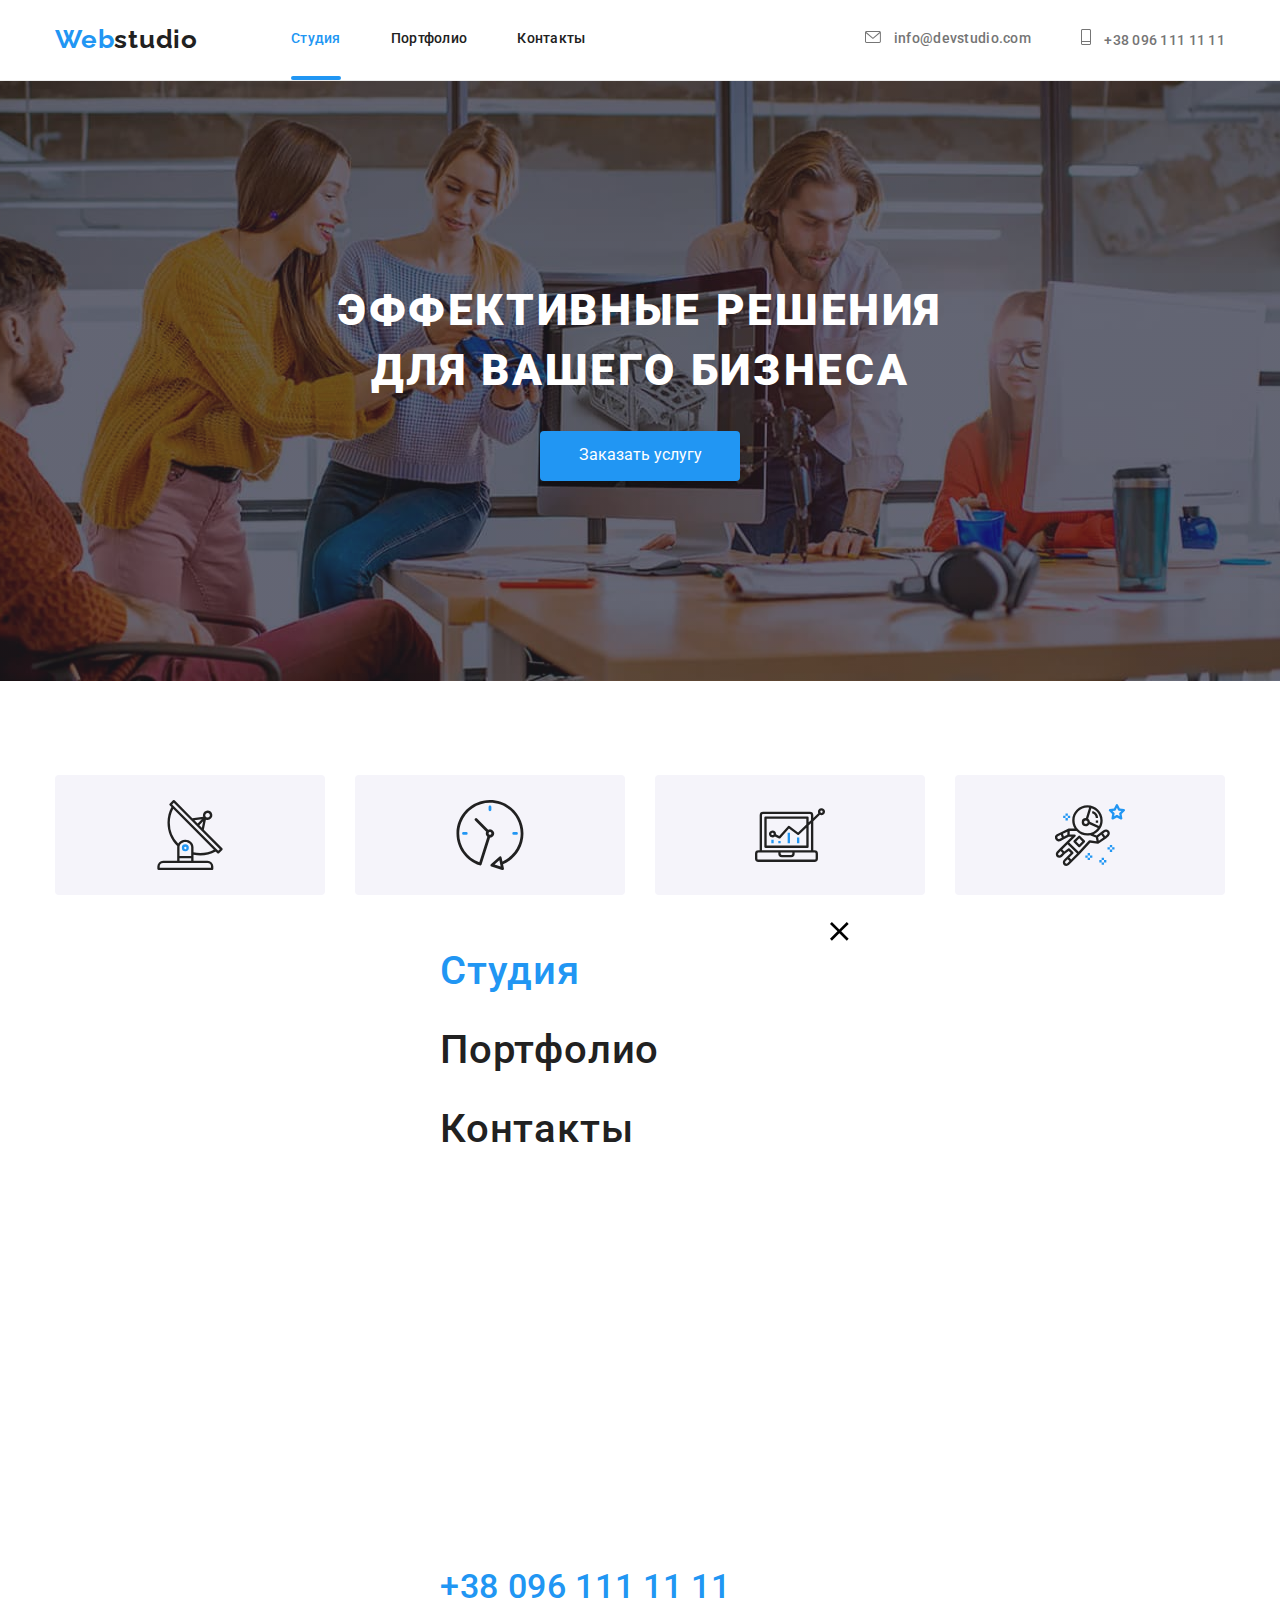
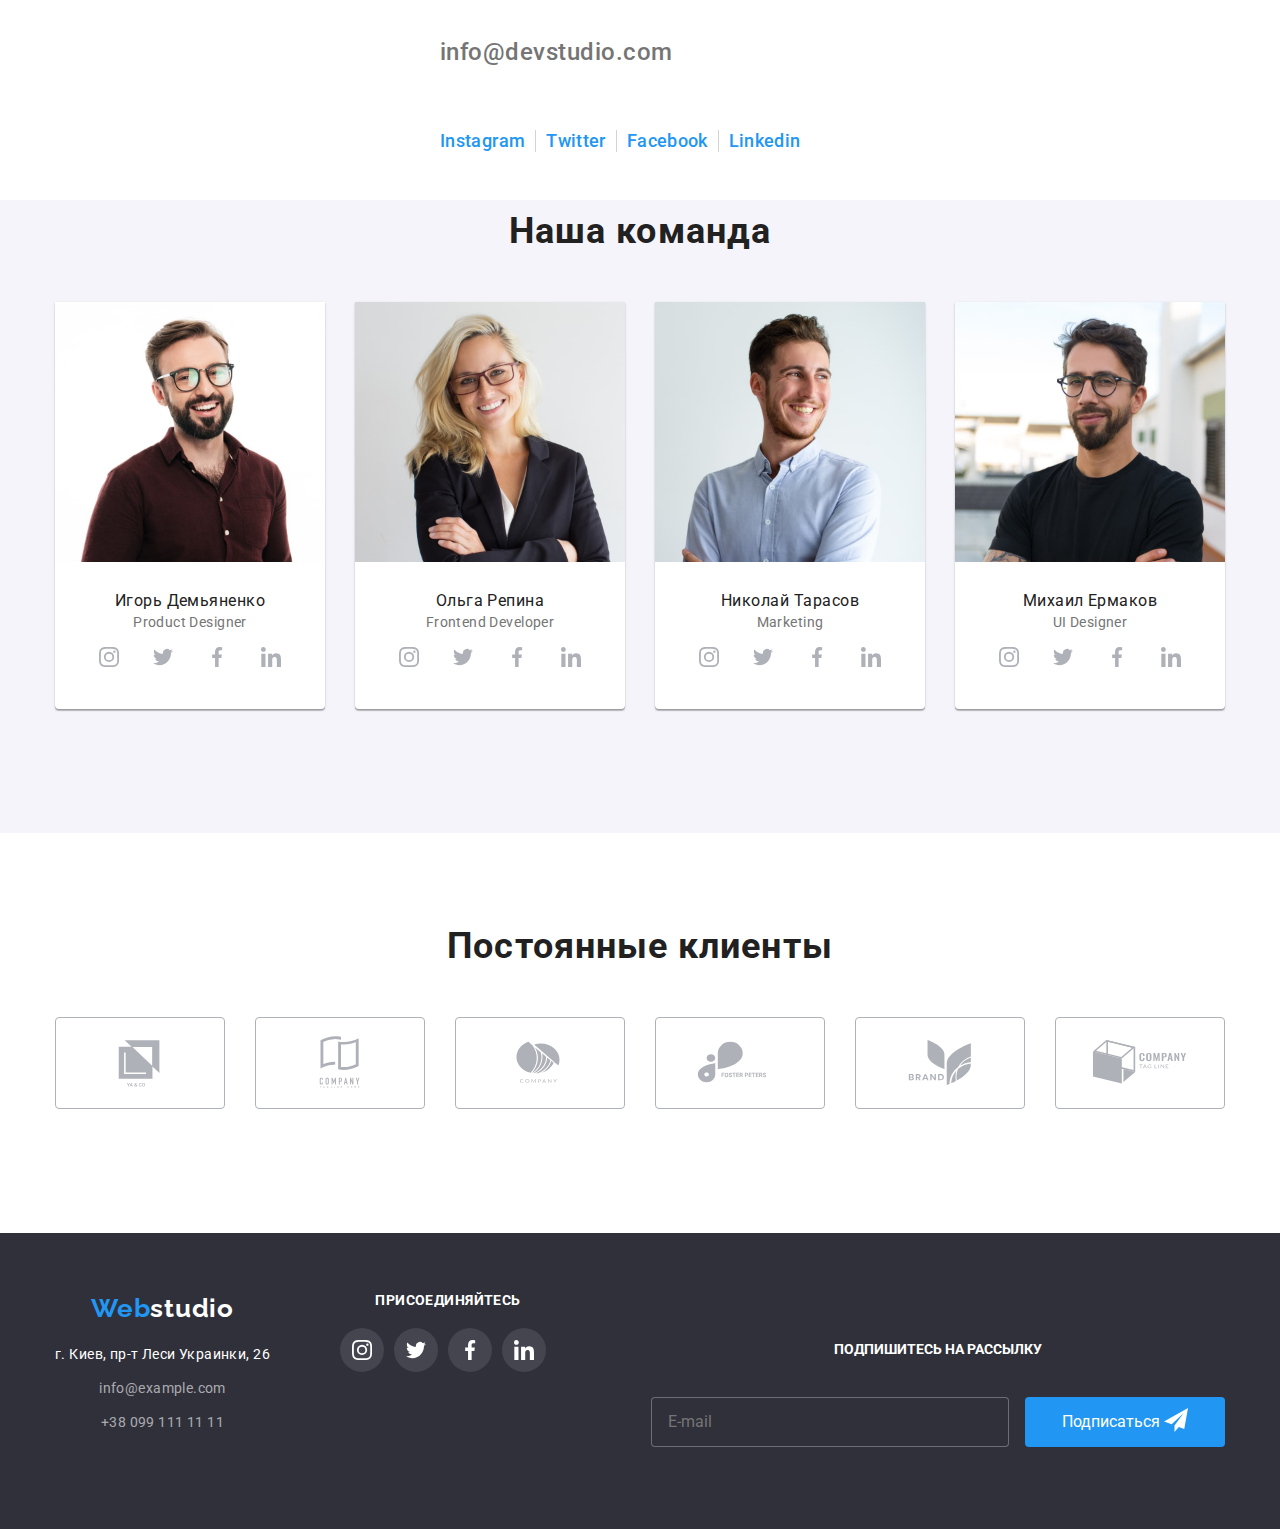
==== commit 57c08258: "сделан мобильный футер" ====
--- a/index.html
+++ b/index.html
@@ -476,7 +476,7 @@
 </main>
 <footer class="footer">
     <div class="container footer__container">
-  
+  <div class="footer__tablet">
     <div class="footer__contact">
     <a class="footer__logo link"  href="/"><span class="logocolor">Web</span>studio</a>
     <address class="footer__address">
@@ -487,7 +487,7 @@
         </ul>
     </address>
     </div>
-    <div>
+    <div class="footer__join">
         <h2 class="h2-title footer__title">ПРИСОЕДИНЯЙТЕСЬ</h2>
         <ul class="list footer__sociallist">
             <li class="footer__socialitem"><a class="link footer__sociallink" href=""> 
@@ -512,7 +512,7 @@
             </a></li>
         </ul>
     </div>
-
+</div>
     <form action="#" class="form-email" >
     <div class="form-email__field">    
             <h3 class="form-email__title">ПОДПИШИТЕСЬ НА РАССЫЛКУ</h3>
--- a/css/main.min.css
+++ b/css/main.min.css
@@ -1,2 +1,2 @@
-/*! modern-normalize v1.1.0 | MIT License | https://github.com/sindresorhus/modern-normalize */*,::before,::after{box-sizing:border-box}html{line-height:1.15;-webkit-text-size-adjust:100%;-moz-tab-size:4;tab-size:4}body{margin:0;font-family:system-ui,-apple-system,"Segoe UI",Roboto,Helvetica,Arial,sans-serif,"Apple Color Emoji","Segoe UI Emoji"}hr{height:0;color:inherit}abbr[title]{text-decoration:underline dotted}b,strong{font-weight:bolder}code,kbd,samp,pre{font-family:ui-monospace, SFMono-Regular, Consolas, "Liberation Mono", Menlo, monospace;font-size:1em}small{font-size:80%}sub,sup{font-size:75%;line-height:0;position:relative;vertical-align:baseline}sub{bottom:-0.25em}sup{top:-0.5em}table{text-indent:0;border-color:inherit}button,input,optgroup,select,textarea{font-family:inherit;font-size:100%;line-height:1.15;margin:0}button,select{text-transform:none}button,[type="button"],[type="reset"],[type="submit"]{-webkit-appearance:button}::-moz-focus-inner{border-style:none;padding:0}:-moz-focusring{outline:1px dotted ButtonText}:-moz-ui-invalid{box-shadow:none}legend{padding:0}progress{vertical-align:baseline}::-webkit-inner-spin-button,::-webkit-outer-spin-button{height:auto}[type="search"]{-webkit-appearance:textfield;outline-offset:-2px}::-webkit-search-decoration{-webkit-appearance:none}::-webkit-file-upload-button{-webkit-appearance:button;font:inherit}summary{display:list-item}:root{--basecolor1: #ffffff;--basecolor2: #212121;--basecolor3hover: #2196f3}p,h1,h2,h3,h4,h5,h6{margin:0}ul{margin:0;padding:0}button{cursor:pointer;border:none}img{display:block;width:100%;max-width:100%;height:auto}.h2-title{font-weight:700;font-size:28px;line-height:1.17;text-align:center;letter-spacing:0.03em;color:var(--basecolor2);margin-bottom:30px}@media screen and (min-width: 1200px){.h2-title{font-size:36px;line-height:1.11;margin-bottom:50px}}.h3-title{font-weight:700;font-size:14px;line-height:1.14;letter-spacing:0.03em;text-transform:uppercase;color:var(--basecolor2);padding-bottom:10px;text-align:center}@media screen and (min-width: 768px){.h3-title{text-align:start}}.p-text{font-weight:400;font-size:14px;line-height:1.71;letter-spacing:0.03em;color:#757575}.container{min-width:320px;padding-left:15px;padding-right:15px;margin:0 auto}@media screen and (min-width: 480px){.container{width:480px}}@media screen and (min-width: 768px){.container{width:768px}}@media screen and (min-width: 1200px){.container{width:1200px}}@media screen and (max-width: 767px){.section{padding-top:60px;padding-bottom:60px}}@media screen and (min-width: 768px){.section{padding-top:60px;padding-bottom:60px}}@media screen and (min-width: 1200px){.section{padding-top:94px;padding-bottom:94px}}body{font-family:Roboto, sans-serif;color:var(--basecolor2);background-color:var(--basecolor1);margin:0}.list{list-style:none}.link{text-decoration:none;display:block}.header{background-color:inherit;border-bottom:1px solid #ececec}.header__container{display:flex;align-items:center;padding-top:24px;padding-bottom:25px;margin-left:auto;margin-right:auto}.header__logo{font-family:Raleway;font-weight:700;font-size:26px;line-height:1.19;letter-spacing:0.03em;color:var(--basecolor2);margin-right:93px}.logocolor{font-family:Raleway;font-weight:700;font-size:26px;line-height:1.19;letter-spacing:0.03em;color:var(--basecolor3hover)}.header__nav{display:none}.header__list{display:flex}.header-contact .link{font-weight:500;font-size:14px;line-height:1.14;letter-spacing:0.02em;color:#757575}.header-contact .link:hover,.header-contact .link:focus{color:var(--basecolor3hover)}.header__item:not(:last-child){margin-right:50px}.header__link{font-weight:500;font-size:14px;line-height:1.14;letter-spacing:0.02em;color:var(--basecolor2)}.header__link:hover,.header__link:focus{color:var(--basecolor3hover)}.header-contact{margin-left:auto}.header__item:not(:last-child){margin-right:50px}.header__item .link{display:flex;justify-content:center;align-items:center}.header__item-contact:not(:last-child){margin-bottom:10px}@media screen and (min-width: 1200px){.header__item-contact:not(:last-child){margin-right:50px;margin-bottom:0}}.header__link-contact{display:block;text-decoration:none}.header__list .link{transition:color 250ms cubic-bezier(0.4, 0, 0.2, 1)}.header__list .link:hover,.header__list .link:focus{color:var(--basecolor3hover)}.header__icon{margin-right:10px;fill:currentColor}.header__nav{display:none}@media screen and (min-width: 768px){.header__nav{display:flex}}.header-contact{display:none}@media screen and (min-width: 768px){.header-contact{display:block}}@media screen and (min-width: 1200px){.header-contact{margin-left:auto}}@media screen and (min-width: 1200px){.header__list-contact{display:flex;align-items:center}}.menu_open_btn{margin-left:auto;background-color:#ffffff;border:none;cursor:pointer}.menu_open_btn:hover,.menu_open_btn:focus{fill:var(--basecolor3hover)}@media screen and (min-width: 768px){.menu_open_btn{display:none}}.mob__menu{position:fixed;background-color:#ffffff;top:0;left:0;width:100vw;height:100vh;z-index:1;padding-top:0;padding-bottom:0;transform:translateY(0%);transition:transform 250ms cubic-bezier(0.4, 0, 0.2, 1),visibility}.mob__menu.is-hidden{transform:translateY(100%)}.container_mob{height:100%;display:flex;flex-direction:column;justify-content:space-between;padding-bottom:48px;padding-left:40px;padding-top:48px;position:relative;max-width:480px;margin-left:auto;margin-right:auto}.menu_close_btn{position:absolute;display:block;margin-left:auto;top:10px;right:15px;background-color:#fff;border:none;cursor:pointer}.menu_close_btn:hover,.menu_close_btn:focus{fill:var(--basecolor3hover)}.header__list-tel{display:flex;flex-direction:column;align-items:flex-start}.header__item-tel:not(:last-child){margin-bottom:32px}.header-contact-tel__list{margin-bottom:64px}.header-contact-tel__item:not(:last-child){margin-bottom:32px}.header__link-tel{font-weight:500;font-size:40px;line-height:1.17;text-align:center;letter-spacing:0.02em;color:var(--basecolor2)}.header__link-tel--current{color:var(--basecolor3hover)}.header__link-contact-tel{font-weight:500;font-size:34px;line-height:1.18;letter-spacing:0.02em;color:var(--basecolor3hover)}.header__link-contact-mail{font-weight:500;font-size:24px;line-height:28px;letter-spacing:0.02em;color:#757575}.social_network-tel__link{font-weight:500;font-size:18px;line-height:1.22;letter-spacing:0.02em;color:#2196F3}.social_network-tel__item:not(:first-child){padding-left:10px}.social_network-tel__item:not(:last-child){padding-right:10px;border-right:1px solid rgba(33,33,33,0.2)}.social_network-tel__list{display:flex;padding-right:10px}.container__make-order{padding:0;width:100%}.make-order{background-color:#2f303a;background-image:linear-gradient(rgba(47,48,58,0.4), rgba(47,48,58,0.4)),url(../images/makeorder_bg_tel.jpg);background-repeat:no-repeat;background-position:center;background-size:cover;padding-top:118px;padding-bottom:118px}@media (min-device-pixel-ratio: 2), (min-resolution: 192dpi), (min-resolution: 2dppx){.make-order{background-image:linear-gradient(rgba(47,48,58,0.4), rgba(47,48,58,0.4)),url(../images/makeorder_bg_tel_x2.jpg)}}@media screen and (min-width: 768px){.make-order{background-image:linear-gradient(rgba(47,48,58,0.4), rgba(47,48,58,0.4)),url(../images/makeorder_bg_tab.jpg);padding-left:204px;padding-right:204px}}@media screen and (min-width: 768px) and (min-device-pixel-ratio: 2), screen and (min-width: 768px) and (min-resolution: 192dpi), screen and (min-width: 768px) and (min-resolution: 2dppx){.make-order{background-image:linear-gradient(rgba(47,48,58,0.4), rgba(47,48,58,0.4)),url(../images/makeorder_bg_tab_x2.jpg)}}@media screen and (min-width: 1200px){.make-order{padding-top:200px;padding-bottom:200px;background-image:linear-gradient(rgba(47,48,58,0.4), rgba(47,48,58,0.4)),url(../images/makeorderbackground.jpg);padding-left:204px;padding-right:204px}}@media screen and (min-width: 1200px) and (min-device-pixel-ratio: 2), screen and (min-width: 1200px) and (min-resolution: 192dpi), screen and (min-width: 1200px) and (min-resolution: 2dppx){.make-order{background-image:linear-gradient(rgba(47,48,58,0.4), rgba(47,48,58,0.4)),url(../images/makeorderbackground_x2.jpg)}}.make-order__title{font-family:Roboto;font-style:normal;font-weight:900;font-size:26px;line-height:1.61;text-align:center;letter-spacing:0.06em;text-transform:uppercase;color:var(--basecolor1);margin:0 auto 30px;max-width:700px}@media screen and (min-width: 1200px){.make-order__title{font-size:44px;line-height:1.36}}.make-order__button{color:var(--basecolor1);background:var(--basecolor3hover);text-align:center;margin:0 auto;display:block;width:200px;height:50px;box-shadow:0px 4px 4px rgba(0,0,0,0.15);border-radius:4px;transition:color 250ms cubic-bezier(0.4, 0, 0.2, 1),background-color 250ms cubic-bezier(0.4, 0, 0.2, 1),box-shadow 250ms cubic-bezier(0.4, 0, 0.2, 1)}.make-order__button:hover,.make-order__button:focus{background:#188ce8}.current{color:var(--basecolor3hover);position:relative}.current::after{content:"";position:absolute;width:100%;height:4px;border-radius:4px;background-color:var(--basecolor3hover);left:0;bottom:-33px}.features{padding-top:60px}@media screen and (min-width: 1200px){.features{padding-top:94px}}@media screen and (min-width: 768px){.features__list{display:flex;flex-wrap:wrap;justify-content:center}}@media screen and (min-width: 1200px){.features__list{flex-wrap:nowrap}}.features__item{align-items:center;margin-bottom:30px}@media screen and (min-width: 768px){.features__item{width:270px;margin-right:30px}}@media screen and (min-width: 1200px){.features__item:last-child{margin-right:0}}.features__icon{display:flex;justify-content:center;align-items:center;height:120px;border-radius:4px;background-color:#f5f4fa;background-position:center;margin-bottom:30px}.our-work{display:none;padding-top:94px;padding-bottom:94px}@media screen and (min-width: 1200px){.our-work{display:flex}}.our-work__list{display:flex}.our-work__item+.our-work__item{margin-left:30px}.our-work__item:first-child{margin-left:0}.our-work__img{position:relative}.our-work__text{position:absolute;width:370px;height:70px;display:flex;justify-content:center;align-items:center;bottom:0;left:0;font-size:14px;font-weight:700;line-height:1, 14;letter-spacing:0.03em;text-align:center;color:var(--basecolor1);background-color:rgba(47,48,58,0.8)}.our-team{padding-top:60px;padding-bottom:60px;background:#f5f4fa}@media screen and (min-width: 1200px){.our-team{padding-top:94px;padding-bottom:94px}}@media screen and (min-width: 768px){.our-team__list{display:flex;flex-wrap:wrap;justify-content:center}}@media screen and (min-width: 1200px){.our-team__list{flex-wrap:nowrap}}.our-team__item{background:var(--basecolor1);box-shadow:0px 1px 3px rgba(0,0,0,0.12),0px 1px 1px rgba(0,0,0,0.14),0px 2px 1px rgba(0,0,0,0.2);border-radius:0px 0px 4px 4px;align-items:center}@media screen and (min-width: 768px){.our-team__item{width:270px;margin-left:30px;margin-bottom:30px}}@media screen and (min-width: 1200px){.our-team__item:first-child{margin-left:0}}.our-team__card{margin:30px auto}.our-team__name{margin-top:30px;text-align:center;letter-spacing:0.03em}.our-team__post{text-align:center;letter-spacing:0.03em}@media screen and (min-width: 1200px){.our-team__title{margin-bottom:50px}}.our-team__sociallist{display:flex;justify-content:center}.our-team__socialitem+.our-team__socialitem{margin-left:10px}.our-team__sociallink{width:44px;height:44px;display:flex;justify-content:center;align-items:center;border-radius:50%;transition:background-color 250ms cubic-bezier(0.4, 0, 0.2, 1)}.our-team__sociallink:hover,.our-team__sociallink:focus{background-color:var(--basecolor3hover)}.our-team__sociallink:hover .our-team__socialicon,.our-team__sociallink:focus .our-team__socialicon{fill:var(--basecolor1)}.our-team__socialicon{width:20px;height:20px;fill:#afb1b8;transition:fill 250ms cubic-bezier(0.4, 0, 0.2, 1)}.customers{padding-top:60px;padding-bottom:60px}@media screen and (min-width: 1200px){.customers{padding-top:94px;padding-bottom:94px}}.customers__title{margin-bottom:30px}@media screen and (min-width: 1200px){.customers__title{margin-bottom:50px}}.customers__list{display:flex;flex-wrap:wrap;justify-content:center}@media screen and (min-width: 1200px){.customers__list{flex-wrap:nowrap}}.customers__item{margin-bottom:30px;margin-right:30px}.customers__item:hover{color:var(--basecolor3hover)}@media screen and (min-width: 1200px){.customers__item:last-child{margin-right:0}}.customers__link{display:flex;justify-content:center;align-items:center;width:170px;height:92px;border:1px solid;color:#afb1b8;border-color:#afb1b8;border-radius:4px;transition:color 250ms cubic-bezier(0.4, 0, 0.2, 1),border-color 250ms cubic-bezier(0.4, 0, 0.2, 1)}.customers__link:hover,.customers__link:focus{border-color:var(--basecolor3hover);color:var(--basecolor3hover)}.customers__icon{fill:currentColor}.footer{background:#2f303a;padding-top:60px;padding-bottom:calc(60px - 26.6px)}.footer__container{display:flex;flex-direction:column;align-items:center}@media screen and (min-width: 768px){.footer__container{flex-wrap:wrap;justify-content:space-between}}.footer__contact{margin-bottom:60px;align-items:center}@media screen and (min-width: 1200px){.footer__contact{margin-right:70px}}.footer__item{margin-bottom:10px}.footer__item:last-child{margin-bottom:0}.footer__link{font-family:inherit;font-weight:400;font-size:14px;line-height:1.71;letter-spacing:0.03em;color:var(--basecolor1);transition:color 250ms cubic-bezier(0.4, 0, 0.2, 1)}.footer__link:hover,.footer__link:focus{color:var(--basecolor3hover)}.footer__mail,.footer__tel{color:rgba(255,255,255,0.6)}.footer__logo{display:block;font-family:Raleway;font-style:normal;font-weight:700;font-size:26px;line-height:1.19;letter-spacing:0.03em;color:var(--basecolor1);margin-bottom:20px}.footer__address{font-style:normal}.footer__title{color:var(--basecolor1);font-size:14px;line-height:1, 17;text-align:left;margin-bottom:20px}.footer__sociallist{display:flex}.footer__socialitem{margin-right:10px}.footer__sociallink{width:44px;height:44px;background-color:rgba(255,255,255,0.1);display:flex;justify-content:center;align-items:center;border-radius:50%;transition:background-color 250ms cubic-bezier(0.4, 0, 0.2, 1)}.footer__sociallink:hover{background-color:var(--basecolor3hover)}.footer__socialicon{width:20px;height:20px;fill:var(--basecolor1)}.form-email{display:block;margin-left:auto}.form-email__title{font-style:bold;font-size:14px;line-height:1, 14;color:var(--basecolor1);margin-bottom:20px}.form-email__button{justify-content:center;width:200px;height:50px;background-color:var(--basecolor3hover);border-radius:4px;margin-left:12px;text-align:center;padding-bottom:10px;color:var(--basecolor1)}.form-email__input{width:358px;height:50px;border:1px solid rgba(255,255,255,0.3);border-radius:4px;background-color:#2f303a;color:var(--basecolor1);padding-left:16px}.form-email__field input{margin:0}.form-email__icon{fill:var(--basecolor1);transform:translateY(5px)}.main{padding-top:94px;padding-bottom:94px}.main__list{display:flex;flex-wrap:wrap;justify-content:center;margin-bottom:50px}.main__item{margin-left:8px;border-radius:4px;cursor:pointer}.main__item:first-child{margin-left:0}.main__item:not(:last-child){margin-right:8px}.main__btn{padding:6px 22px;border:1px solid transparent;border-radius:4px;font-family:inherit;font-weight:500;font-size:16px;line-height:1.62;letter-spacing:0.03em;background-color:#f5f4fa;color:var(--basecolor2);cursor:pointer;transition:color 250ms cubic-bezier(0.4, 0, 0.2, 1),background-color 250ms cubic-bezier(0.4, 0, 0.2, 1)}.main__list .main__btn:hover,.main__list .main__btn:focus{color:var(--basecolor1);background:var(--basecolor3hover);box-shadow:0px 3px 1px rgba(0,0,0,0.1),0px 1px 2px rgba(0,0,0,0.08),0px 2px 2px rgba(0,0,0,0.12)}.current-button{color:var(--basecolor1);background:var(--basecolor3hover);box-shadow:0px 3px 1px rgba(0,0,0,0.1),0px 1px 2px rgba(0,0,0,0.08),0px 2px 2px rgba(0,0,0,0.12)}.portfolio__list{display:flex;flex-wrap:wrap;margin-left:-30px;margin-right:-30px}.portfolio__item{flex-basis:calc((100% - 90px) / 3);margin-left:30px;margin-bottom:30px;background:var(--basecolor1);border:1px solid #eeeeee}.portfolio__card{padding:24px 20px}.portfolio__link{display:block;transition:box-shadow 250ms cubic-bezier(0.4, 0, 0.2, 1)}.portfolio__link:hover .overlay__container,.portfolio__link:focus .overlay__container{transform:translateY(0)}.portfolio__list .portfolio__link:hover .overlay__container:hover,.portfolio__list .portfolio__link:hover .overlay__container:focus,.portfolio__list .portfolio__link:focus .overlay__container:hover,.portfolio__list .portfolio__link:focus .overlay__container:focus{box-sizing:border-box;box-shadow:1px 4px 6px 0px rgba(0,0,0,0.161),0px 4px 4px 0px rgba(0,0,0,0.059),0px 1px 1px 0px rgba(0,0,0,0.122)}.overlay__thumb{position:relative;overflow:hidden;transition:250ms cubic-bezier(0.4, 0, 0.2, 1)}.overlay__container{position:absolute;top:0;left:0;width:100%;height:100%;text-align:center;background-color:rgba(33,150,243,0.9);transform:translateY(101%);transition:transform 250ms cubic-bezier(0.4, 0, 0.2, 1)}.overlay__text{font-family:Roboto;font-size:18px;font-weight:400;line-height:1.56;letter-spacing:0.03em;text-align:left;padding:24px 63px;color:var(--basecolor1)}.backdrop{position:fixed;top:0;left:0;height:100%;width:100%;background-color:rgba(0,0,0,0.2);transform:scale(1)}.backdrop.is-hidden{opacity:0;pointer-events:none;visibility:hidden}.modal{width:90vw;height:581px;padding:40px;position:relative;margin:0 auto;background-color:var(--basecolor1);box-shadow:0px 1px 3px rgba(0,0,0,0.12),0px 1px 1px rgba(0,0,0,0.14),0px 2px 1px rgba(0,0,0,0.2);border-radius:4px;opacity:1;transition:transform 250ms cubic-bezier(0.4, 0, 0.2, 1),opacity 250ms cubic-bezier(0.4, 0, 0.2, 1),background-color 250ms cubic-bezier(0.4, 0, 0.2, 1)}@media screen and (min-width: 480px){.modal{width:450px}}@media screen and (min-width: 1200px){.modal{width:528px}}.backdrop.is-hidden .modal{opacity:0;transform:translate(-50%, -50%) scale(0.2)}.modal__button{position:absolute;top:1vh;right:1vw;width:30px;height:30px;border:1px solid rgba(0,0,0,0.1);border-radius:50%;background-color:var(--basecolor1);display:flex;justify-content:center;align-items:center;box-sizing:border-box;transition:fill 250ms cubic-bezier(0.4, 0, 0.2, 1),box-shadow 250ms cubic-bezier(0.4, 0, 0.2, 1),background-color 250ms cubic-bezier(0.4, 0, 0.2, 1)}.icon-close{fill:var(--basecolor2)}.modal__button:hover>.icon-close{fill:var(--basecolor3hover)}.modal__title{font-weight:700;font-size:20px;line-height:1.15;letter-spacing:3%;text-align:center;margin-bottom:20px}.modal__input{font-weight:12px;width:100%;max-height:40px;padding-top:12px;padding-bottom:12px;padding-left:42px;border:1px solid rgba(33,33,33,0.2);border-radius:4px;cursor:pointer;transition:border-color 250ms cubic-bezier(0.4, 0, 0.2, 1)}.modal__input:focus,.modal__input:hover{border-color:var(--basecolor3hover)}.modal__btn{display:block;margin:0 auto;width:200px;height:50px;color:var(--basecolor1);background-color:var(--basecolor3hover);box-shadow:0px 1px 3px rgba(0,0,0,0.12),0px 1px 1px rgba(0,0,0,0.14),0px 2px 1px rgba(0,0,0,0.2);border-radius:4px;margin-top:20px;transition:background-color 250ms cubic-bezier(0.4, 0, 0.2, 1),box-shadow 250ms cubic-bezier(0.4, 0, 0.2, 1)}.modal__btn:hover,.modal__btn:focus{background-color:#188ce8;box-shadow:0px 1px 3px rgba(0,0,0,0.12),0px 1px 1px rgba(0,0,0,0.14),0px 2px 1px rgba(0,0,0,0.2)}.modal__field{position:relative;display:flex;flex-direction:column;margin-bottom:10px}.modal__label{display:block;box-sizing:border-box;margin-bottom:5px;font-weight:400;font-size:12px;line-height:1.17;color:#757575}.checkbox{display:flex;align-items:center;justify-content:center}.icon-checkbox{position:absolute;top:0;left:0;display:inline-block;width:16px;height:15px;border:2px solid var(--basecolor2);border-radius:2px;cursor:pointer;transition:background-color 250ms cubic-bezier(0.4, 0, 0.2, 1),border-color 250ms cubic-bezier(0.4, 0, 0.2, 1)}.modalinput-checkbox{appearance:none;-moz-appearance:none;-webkit-appearance:none;position:absolute}.modal__checkbox{position:relative;padding-left:20px;font-weight:400;font-size:12px;line-height:1.17;color:#757575}@media screen and (min-width: 1200px){.modal__checkbox{font-size:14px}}.modal__input--textarea{min-height:120px;resize:none;padding:10px 20px}.modal__icon{position:absolute;top:50%;left:15px;fill:var(--basecolor2);transition:fill 250ms cubic-bezier(0.4, 0, 0.2, 1)}.modal__input:focus ~ .modal__icon{fill:var(--basecolor3hover)}.modal__link--checkbox{color:var(--basecolor3hover);padding-right:5px}.modalinput-checkbox:checked+.icon-checkbox{background-color:var(--basecolor3hover);background-image:url(../images/iconcheck.svg);background-size:contain;background-origin:border-box;border-color:var(--basecolor3hover)}
+/*! modern-normalize v1.1.0 | MIT License | https://github.com/sindresorhus/modern-normalize */*,::before,::after{box-sizing:border-box}html{line-height:1.15;-webkit-text-size-adjust:100%;-moz-tab-size:4;tab-size:4}body{margin:0;font-family:system-ui,-apple-system,"Segoe UI",Roboto,Helvetica,Arial,sans-serif,"Apple Color Emoji","Segoe UI Emoji"}hr{height:0;color:inherit}abbr[title]{text-decoration:underline dotted}b,strong{font-weight:bolder}code,kbd,samp,pre{font-family:ui-monospace, SFMono-Regular, Consolas, "Liberation Mono", Menlo, monospace;font-size:1em}small{font-size:80%}sub,sup{font-size:75%;line-height:0;position:relative;vertical-align:baseline}sub{bottom:-0.25em}sup{top:-0.5em}table{text-indent:0;border-color:inherit}button,input,optgroup,select,textarea{font-family:inherit;font-size:100%;line-height:1.15;margin:0}button,select{text-transform:none}button,[type="button"],[type="reset"],[type="submit"]{-webkit-appearance:button}::-moz-focus-inner{border-style:none;padding:0}:-moz-focusring{outline:1px dotted ButtonText}:-moz-ui-invalid{box-shadow:none}legend{padding:0}progress{vertical-align:baseline}::-webkit-inner-spin-button,::-webkit-outer-spin-button{height:auto}[type="search"]{-webkit-appearance:textfield;outline-offset:-2px}::-webkit-search-decoration{-webkit-appearance:none}::-webkit-file-upload-button{-webkit-appearance:button;font:inherit}summary{display:list-item}:root{--basecolor1: #ffffff;--basecolor2: #212121;--basecolor3hover: #2196f3}p,h1,h2,h3,h4,h5,h6{margin:0}ul{margin:0;padding:0}button{cursor:pointer;border:none}img{display:block;width:100%;max-width:100%;height:auto}.h2-title{font-weight:700;font-size:28px;line-height:1.17;text-align:center;letter-spacing:0.03em;color:var(--basecolor2);margin-bottom:30px}@media screen and (min-width: 1200px){.h2-title{font-size:36px;line-height:1.11;margin-bottom:50px}}.h3-title{font-weight:700;font-size:14px;line-height:1.14;letter-spacing:0.03em;text-transform:uppercase;color:var(--basecolor2);padding-bottom:10px;text-align:center}@media screen and (min-width: 768px){.h3-title{text-align:start}}.p-text{font-weight:400;font-size:14px;line-height:1.71;letter-spacing:0.03em;color:#757575}.container{min-width:320px;padding-left:15px;padding-right:15px;margin:0 auto}@media screen and (min-width: 480px){.container{width:480px}}@media screen and (min-width: 768px){.container{width:768px}}@media screen and (min-width: 1200px){.container{width:1200px}}@media screen and (max-width: 767px){.section{padding-top:60px;padding-bottom:60px}}@media screen and (min-width: 768px){.section{padding-top:60px;padding-bottom:60px}}@media screen and (min-width: 1200px){.section{padding-top:94px;padding-bottom:94px}}body{font-family:Roboto, sans-serif;color:var(--basecolor2);background-color:var(--basecolor1);margin:0}.list{list-style:none}.link{text-decoration:none;display:block}.header{background-color:inherit;border-bottom:1px solid #ececec}.header__container{display:flex;align-items:center;padding-top:24px;padding-bottom:25px;margin-left:auto;margin-right:auto}.header__logo{font-family:Raleway;font-weight:700;font-size:26px;line-height:1.19;letter-spacing:0.03em;color:var(--basecolor2);margin-right:93px}.logocolor{font-family:Raleway;font-weight:700;font-size:26px;line-height:1.19;letter-spacing:0.03em;color:var(--basecolor3hover)}.header__nav{display:none}.header__list{display:flex}.header-contact .link{font-weight:500;font-size:14px;line-height:1.14;letter-spacing:0.02em;color:#757575}.header-contact .link:hover,.header-contact .link:focus{color:var(--basecolor3hover)}.header__item:not(:last-child){margin-right:50px}.header__link{font-weight:500;font-size:14px;line-height:1.14;letter-spacing:0.02em;color:var(--basecolor2)}.header__link:hover,.header__link:focus{color:var(--basecolor3hover)}.header-contact{margin-left:auto}.header__item:not(:last-child){margin-right:50px}.header__item .link{display:flex;justify-content:center;align-items:center}.header__item-contact:not(:last-child){margin-bottom:10px}@media screen and (min-width: 1200px){.header__item-contact:not(:last-child){margin-right:50px;margin-bottom:0}}.header__link-contact{display:block;text-decoration:none}.header__list .link{transition:color 250ms cubic-bezier(0.4, 0, 0.2, 1)}.header__list .link:hover,.header__list .link:focus{color:var(--basecolor3hover)}.header__icon{margin-right:10px;fill:currentColor}.header__nav{display:none}@media screen and (min-width: 768px){.header__nav{display:flex}}.header-contact{display:none}@media screen and (min-width: 768px){.header-contact{display:block}}@media screen and (min-width: 1200px){.header-contact{margin-left:auto}}@media screen and (min-width: 1200px){.header__list-contact{display:flex;align-items:center}}.menu_open_btn{margin-left:auto;background-color:#ffffff;border:none;cursor:pointer}.menu_open_btn:hover,.menu_open_btn:focus{fill:var(--basecolor3hover)}@media screen and (min-width: 768px){.menu_open_btn{display:none}}.mob__menu{position:fixed;background-color:#ffffff;top:0;left:0;width:100vw;height:100vh;z-index:1;padding-top:0;padding-bottom:0;transform:translateY(0%);transition:transform 250ms cubic-bezier(0.4, 0, 0.2, 1),visibility}.mob__menu.is-hidden{transform:translateY(100%)}.container_mob{height:100%;display:flex;flex-direction:column;justify-content:space-between;padding-bottom:48px;padding-left:40px;padding-top:48px;position:relative;max-width:480px;margin-left:auto;margin-right:auto}.menu_close_btn{position:absolute;display:block;margin-left:auto;top:10px;right:15px;background-color:#fff;border:none;cursor:pointer}.menu_close_btn:hover,.menu_close_btn:focus{fill:var(--basecolor3hover)}.header__list-tel{display:flex;flex-direction:column;align-items:flex-start}.header__item-tel:not(:last-child){margin-bottom:32px}.header-contact-tel__list{margin-bottom:64px}.header-contact-tel__item:not(:last-child){margin-bottom:32px}.header__link-tel{font-weight:500;font-size:40px;line-height:1.17;text-align:center;letter-spacing:0.02em;color:var(--basecolor2)}.header__link-tel--current{color:var(--basecolor3hover)}.header__link-contact-tel{font-weight:500;font-size:34px;line-height:1.18;letter-spacing:0.02em;color:var(--basecolor3hover)}.header__link-contact-mail{font-weight:500;font-size:24px;line-height:28px;letter-spacing:0.02em;color:#757575}.social_network-tel__link{font-weight:500;font-size:18px;line-height:1.22;letter-spacing:0.02em;color:#2196F3}.social_network-tel__item:not(:first-child){padding-left:10px}.social_network-tel__item:not(:last-child){padding-right:10px;border-right:1px solid rgba(33,33,33,0.2)}.social_network-tel__list{display:flex;padding-right:10px}.container__make-order{padding:0;width:100%}.make-order{background-color:#2f303a;background-image:linear-gradient(rgba(47,48,58,0.4), rgba(47,48,58,0.4)),url(../images/makeorder_bg_tel.jpg);background-repeat:no-repeat;background-position:center;background-size:cover;padding-top:118px;padding-bottom:118px}@media (min-device-pixel-ratio: 2), (min-resolution: 192dpi), (min-resolution: 2dppx){.make-order{background-image:linear-gradient(rgba(47,48,58,0.4), rgba(47,48,58,0.4)),url(../images/makeorder_bg_tel_x2.jpg)}}@media screen and (min-width: 768px){.make-order{background-image:linear-gradient(rgba(47,48,58,0.4), rgba(47,48,58,0.4)),url(../images/makeorder_bg_tab.jpg);padding-left:204px;padding-right:204px}}@media screen and (min-width: 768px) and (min-device-pixel-ratio: 2), screen and (min-width: 768px) and (min-resolution: 192dpi), screen and (min-width: 768px) and (min-resolution: 2dppx){.make-order{background-image:linear-gradient(rgba(47,48,58,0.4), rgba(47,48,58,0.4)),url(../images/makeorder_bg_tab_x2.jpg)}}@media screen and (min-width: 1200px){.make-order{padding-top:200px;padding-bottom:200px;background-image:linear-gradient(rgba(47,48,58,0.4), rgba(47,48,58,0.4)),url(../images/makeorderbackground.jpg);padding-left:204px;padding-right:204px}}@media screen and (min-width: 1200px) and (min-device-pixel-ratio: 2), screen and (min-width: 1200px) and (min-resolution: 192dpi), screen and (min-width: 1200px) and (min-resolution: 2dppx){.make-order{background-image:linear-gradient(rgba(47,48,58,0.4), rgba(47,48,58,0.4)),url(../images/makeorderbackground_x2.jpg)}}.make-order__title{font-family:Roboto;font-style:normal;font-weight:900;font-size:26px;line-height:1.61;text-align:center;letter-spacing:0.06em;text-transform:uppercase;color:var(--basecolor1);margin:0 auto 30px;max-width:700px}@media screen and (min-width: 1200px){.make-order__title{font-size:44px;line-height:1.36}}.make-order__button{color:var(--basecolor1);background:var(--basecolor3hover);text-align:center;margin:0 auto;display:block;width:200px;height:50px;box-shadow:0px 4px 4px rgba(0,0,0,0.15);border-radius:4px;transition:color 250ms cubic-bezier(0.4, 0, 0.2, 1),background-color 250ms cubic-bezier(0.4, 0, 0.2, 1),box-shadow 250ms cubic-bezier(0.4, 0, 0.2, 1)}.make-order__button:hover,.make-order__button:focus{background:#188ce8}.current{color:var(--basecolor3hover);position:relative}.current::after{content:"";position:absolute;width:100%;height:4px;border-radius:4px;background-color:var(--basecolor3hover);left:0;bottom:-33px}.features{padding-top:60px}@media screen and (min-width: 1200px){.features{padding-top:94px}}@media screen and (min-width: 768px){.features__list{display:flex;flex-wrap:wrap;justify-content:center}}@media screen and (min-width: 1200px){.features__list{flex-wrap:nowrap}}.features__item{align-items:center;margin-bottom:30px}@media screen and (min-width: 768px){.features__item{width:270px;margin-right:30px}}@media screen and (min-width: 1200px){.features__item:last-child{margin-right:0}}.features__icon{display:flex;justify-content:center;align-items:center;height:120px;border-radius:4px;background-color:#f5f4fa;background-position:center;margin-bottom:30px}.our-work{display:none;padding-top:94px;padding-bottom:94px}@media screen and (min-width: 1200px){.our-work{display:flex}}.our-work__list{display:flex}.our-work__item+.our-work__item{margin-left:30px}.our-work__item:first-child{margin-left:0}.our-work__img{position:relative}.our-work__text{position:absolute;width:370px;height:70px;display:flex;justify-content:center;align-items:center;bottom:0;left:0;font-size:14px;font-weight:700;line-height:1, 14;letter-spacing:0.03em;text-align:center;color:var(--basecolor1);background-color:rgba(47,48,58,0.8)}.our-team{padding-top:60px;padding-bottom:60px;background:#f5f4fa}@media screen and (min-width: 1200px){.our-team{padding-top:94px;padding-bottom:94px}}@media screen and (min-width: 768px){.our-team__list{display:flex;flex-wrap:wrap;justify-content:center}}@media screen and (min-width: 1200px){.our-team__list{flex-wrap:nowrap}}.our-team__item{background:var(--basecolor1);box-shadow:0px 1px 3px rgba(0,0,0,0.12),0px 1px 1px rgba(0,0,0,0.14),0px 2px 1px rgba(0,0,0,0.2);border-radius:0px 0px 4px 4px;align-items:center}@media screen and (min-width: 768px){.our-team__item{width:270px;margin-left:30px;margin-bottom:30px}}@media screen and (min-width: 1200px){.our-team__item:first-child{margin-left:0}}.our-team__card{margin:30px auto}.our-team__name{margin-top:30px;text-align:center;letter-spacing:0.03em}.our-team__post{text-align:center;letter-spacing:0.03em}@media screen and (min-width: 1200px){.our-team__title{margin-bottom:50px}}.our-team__sociallist{display:flex;justify-content:center}.our-team__socialitem+.our-team__socialitem{margin-left:10px}.our-team__sociallink{width:44px;height:44px;display:flex;justify-content:center;align-items:center;border-radius:50%;transition:background-color 250ms cubic-bezier(0.4, 0, 0.2, 1)}.our-team__sociallink:hover,.our-team__sociallink:focus{background-color:var(--basecolor3hover)}.our-team__sociallink:hover .our-team__socialicon,.our-team__sociallink:focus .our-team__socialicon{fill:var(--basecolor1)}.our-team__socialicon{width:20px;height:20px;fill:#afb1b8;transition:fill 250ms cubic-bezier(0.4, 0, 0.2, 1)}.customers{padding-top:60px;padding-bottom:60px}@media screen and (min-width: 1200px){.customers{padding-top:94px;padding-bottom:94px}}.customers__title{margin-bottom:30px}@media screen and (min-width: 1200px){.customers__title{margin-bottom:50px}}.customers__list{display:flex;flex-wrap:wrap;justify-content:center}@media screen and (min-width: 1200px){.customers__list{flex-wrap:nowrap}}.customers__item{margin-bottom:30px;margin-right:30px}.customers__item:hover{color:var(--basecolor3hover)}@media screen and (min-width: 1200px){.customers__item:last-child{margin-right:0}}.customers__link{display:flex;justify-content:center;align-items:center;width:170px;height:92px;border:1px solid;color:#afb1b8;border-color:#afb1b8;border-radius:4px;transition:color 250ms cubic-bezier(0.4, 0, 0.2, 1),border-color 250ms cubic-bezier(0.4, 0, 0.2, 1)}.customers__link:hover,.customers__link:focus{border-color:var(--basecolor3hover);color:var(--basecolor3hover)}.customers__icon{fill:currentColor}.footer{background:#2f303a;padding-top:60px;padding-bottom:calc(60px - 26.6px)}.footer__container{display:flex;flex-direction:column;align-items:center}@media screen and (min-width: 768px){.footer__container{flex-direction:row;flex-wrap:wrap;justify-content:space-between}}@media screen and (min-width: 768px){.footer__tablet{display:flex;justify-content:space-between}}.footer__contact{margin-bottom:60px;text-align:center}@media screen and (min-width: 1200px){.footer__contact{margin-right:70px}}.footer__join{margin-bottom:60px;text-align:center}.footer__item{margin-bottom:10px}.footer__item:last-child{margin-bottom:0}.footer__link{font-family:inherit;font-weight:400;font-size:14px;line-height:1.71;letter-spacing:0.03em;color:var(--basecolor1);transition:color 250ms cubic-bezier(0.4, 0, 0.2, 1)}.footer__link:hover,.footer__link:focus{color:var(--basecolor3hover)}.footer__mail,.footer__tel{color:rgba(255,255,255,0.6)}.footer__logo{display:block;font-family:Raleway;font-style:normal;font-weight:700;font-size:26px;line-height:1.19;letter-spacing:0.03em;color:var(--basecolor1);margin-bottom:20px;text-align:center}.footer__address{font-style:normal}.footer__title{color:var(--basecolor1);font-size:14px;line-height:1, 17;text-align:center;margin-bottom:20px}.footer__sociallist{display:flex}.footer__socialitem{margin-right:10px}.footer__sociallink{width:44px;height:44px;background-color:rgba(255,255,255,0.1);display:flex;justify-content:center;align-items:center;border-radius:50%;transition:background-color 250ms cubic-bezier(0.4, 0, 0.2, 1)}.footer__sociallink:hover{background-color:var(--basecolor3hover)}.footer__socialicon{width:20px;height:20px;fill:var(--basecolor1)}.form-email{display:flex;flex-direction:column;justify-content:center;text-align:center}.form-email__title{margin-bottom:20px}.form-email__button{margin-top:20px}.form-email{display:block;margin-left:auto}.form-email__title{font-style:bold;font-size:14px;line-height:1, 14;color:var(--basecolor1);margin-bottom:20px}.form-email__button{justify-content:center;width:200px;height:50px;background-color:var(--basecolor3hover);border-radius:4px;margin-left:12px;text-align:center;padding-bottom:10px;color:var(--basecolor1)}.form-email__input{width:358px;height:50px;border:1px solid rgba(255,255,255,0.3);border-radius:4px;background-color:#2f303a;color:var(--basecolor1);padding-left:16px}.form-email__field input{margin:0}.form-email__icon{fill:var(--basecolor1);transform:translateY(5px)}.main{padding-top:94px;padding-bottom:94px}.main__list{display:flex;flex-wrap:wrap;justify-content:center;margin-bottom:50px}.main__item{margin-left:8px;border-radius:4px;cursor:pointer}.main__item:first-child{margin-left:0}.main__item:not(:last-child){margin-right:8px}.main__btn{padding:6px 22px;border:1px solid transparent;border-radius:4px;font-family:inherit;font-weight:500;font-size:16px;line-height:1.62;letter-spacing:0.03em;background-color:#f5f4fa;color:var(--basecolor2);cursor:pointer;transition:color 250ms cubic-bezier(0.4, 0, 0.2, 1),background-color 250ms cubic-bezier(0.4, 0, 0.2, 1)}.main__list .main__btn:hover,.main__list .main__btn:focus{color:var(--basecolor1);background:var(--basecolor3hover);box-shadow:0px 3px 1px rgba(0,0,0,0.1),0px 1px 2px rgba(0,0,0,0.08),0px 2px 2px rgba(0,0,0,0.12)}.current-button{color:var(--basecolor1);background:var(--basecolor3hover);box-shadow:0px 3px 1px rgba(0,0,0,0.1),0px 1px 2px rgba(0,0,0,0.08),0px 2px 2px rgba(0,0,0,0.12)}.portfolio__list{display:flex;flex-wrap:wrap;margin-left:-30px;margin-right:-30px}.portfolio__item{flex-basis:calc((100% - 90px) / 3);margin-left:30px;margin-bottom:30px;background:var(--basecolor1);border:1px solid #eeeeee}.portfolio__card{padding:24px 20px}.portfolio__link{display:block;transition:box-shadow 250ms cubic-bezier(0.4, 0, 0.2, 1)}.portfolio__link:hover .overlay__container,.portfolio__link:focus .overlay__container{transform:translateY(0)}.portfolio__list .portfolio__link:hover .overlay__container:hover,.portfolio__list .portfolio__link:hover .overlay__container:focus,.portfolio__list .portfolio__link:focus .overlay__container:hover,.portfolio__list .portfolio__link:focus .overlay__container:focus{box-sizing:border-box;box-shadow:1px 4px 6px 0px rgba(0,0,0,0.161),0px 4px 4px 0px rgba(0,0,0,0.059),0px 1px 1px 0px rgba(0,0,0,0.122)}.overlay__thumb{position:relative;overflow:hidden;transition:250ms cubic-bezier(0.4, 0, 0.2, 1)}.overlay__container{position:absolute;top:0;left:0;width:100%;height:100%;text-align:center;background-color:rgba(33,150,243,0.9);transform:translateY(101%);transition:transform 250ms cubic-bezier(0.4, 0, 0.2, 1)}.overlay__text{font-family:Roboto;font-size:18px;font-weight:400;line-height:1.56;letter-spacing:0.03em;text-align:left;padding:24px 63px;color:var(--basecolor1)}.backdrop{position:fixed;top:0;left:0;height:100%;width:100%;background-color:rgba(0,0,0,0.2);transform:scale(1)}.backdrop.is-hidden{opacity:0;pointer-events:none;visibility:hidden}.modal{width:90vw;height:581px;padding:40px;position:relative;margin:0 auto;background-color:var(--basecolor1);box-shadow:0px 1px 3px rgba(0,0,0,0.12),0px 1px 1px rgba(0,0,0,0.14),0px 2px 1px rgba(0,0,0,0.2);border-radius:4px;opacity:1;transition:transform 250ms cubic-bezier(0.4, 0, 0.2, 1),opacity 250ms cubic-bezier(0.4, 0, 0.2, 1),background-color 250ms cubic-bezier(0.4, 0, 0.2, 1)}@media screen and (min-width: 480px){.modal{width:450px}}@media screen and (min-width: 1200px){.modal{width:528px}}.backdrop.is-hidden .modal{opacity:0;transform:translate(-50%, -50%) scale(0.2)}.modal__button{position:absolute;top:1vh;right:1vw;width:30px;height:30px;border:1px solid rgba(0,0,0,0.1);border-radius:50%;background-color:var(--basecolor1);display:flex;justify-content:center;align-items:center;box-sizing:border-box;transition:fill 250ms cubic-bezier(0.4, 0, 0.2, 1),box-shadow 250ms cubic-bezier(0.4, 0, 0.2, 1),background-color 250ms cubic-bezier(0.4, 0, 0.2, 1)}.icon-close{fill:var(--basecolor2)}.modal__button:hover>.icon-close{fill:var(--basecolor3hover)}.modal__title{font-weight:700;font-size:20px;line-height:1.15;letter-spacing:3%;text-align:center;margin-bottom:20px}.modal__input{font-weight:12px;width:100%;max-height:40px;padding-top:12px;padding-bottom:12px;padding-left:42px;border:1px solid rgba(33,33,33,0.2);border-radius:4px;cursor:pointer;transition:border-color 250ms cubic-bezier(0.4, 0, 0.2, 1)}.modal__input:focus,.modal__input:hover{border-color:var(--basecolor3hover)}.modal__btn{display:block;margin:0 auto;width:200px;height:50px;color:var(--basecolor1);background-color:var(--basecolor3hover);box-shadow:0px 1px 3px rgba(0,0,0,0.12),0px 1px 1px rgba(0,0,0,0.14),0px 2px 1px rgba(0,0,0,0.2);border-radius:4px;margin-top:20px;transition:background-color 250ms cubic-bezier(0.4, 0, 0.2, 1),box-shadow 250ms cubic-bezier(0.4, 0, 0.2, 1)}.modal__btn:hover,.modal__btn:focus{background-color:#188ce8;box-shadow:0px 1px 3px rgba(0,0,0,0.12),0px 1px 1px rgba(0,0,0,0.14),0px 2px 1px rgba(0,0,0,0.2)}.modal__field{position:relative;display:flex;flex-direction:column;margin-bottom:10px}.modal__label{display:block;box-sizing:border-box;margin-bottom:5px;font-weight:400;font-size:12px;line-height:1.17;color:#757575}.checkbox{display:flex;align-items:center;justify-content:center}.icon-checkbox{position:absolute;top:0;left:0;display:inline-block;width:16px;height:15px;border:2px solid var(--basecolor2);border-radius:2px;cursor:pointer;transition:background-color 250ms cubic-bezier(0.4, 0, 0.2, 1),border-color 250ms cubic-bezier(0.4, 0, 0.2, 1)}.modalinput-checkbox{appearance:none;-moz-appearance:none;-webkit-appearance:none;position:absolute}.modal__checkbox{position:relative;padding-left:20px;font-weight:400;font-size:12px;line-height:1.17;color:#757575}@media screen and (min-width: 1200px){.modal__checkbox{font-size:14px}}.modal__input--textarea{min-height:120px;resize:none;padding:10px 20px}.modal__icon{position:absolute;top:50%;left:15px;fill:var(--basecolor2);transition:fill 250ms cubic-bezier(0.4, 0, 0.2, 1)}.modal__input:focus ~ .modal__icon{fill:var(--basecolor3hover)}.modal__link--checkbox{color:var(--basecolor3hover);padding-right:5px}.modalinput-checkbox:checked+.icon-checkbox{background-color:var(--basecolor3hover);background-image:url(../images/iconcheck.svg);background-size:contain;background-origin:border-box;border-color:var(--basecolor3hover)}
 /*# sourceMappingURL=main.min.css.map */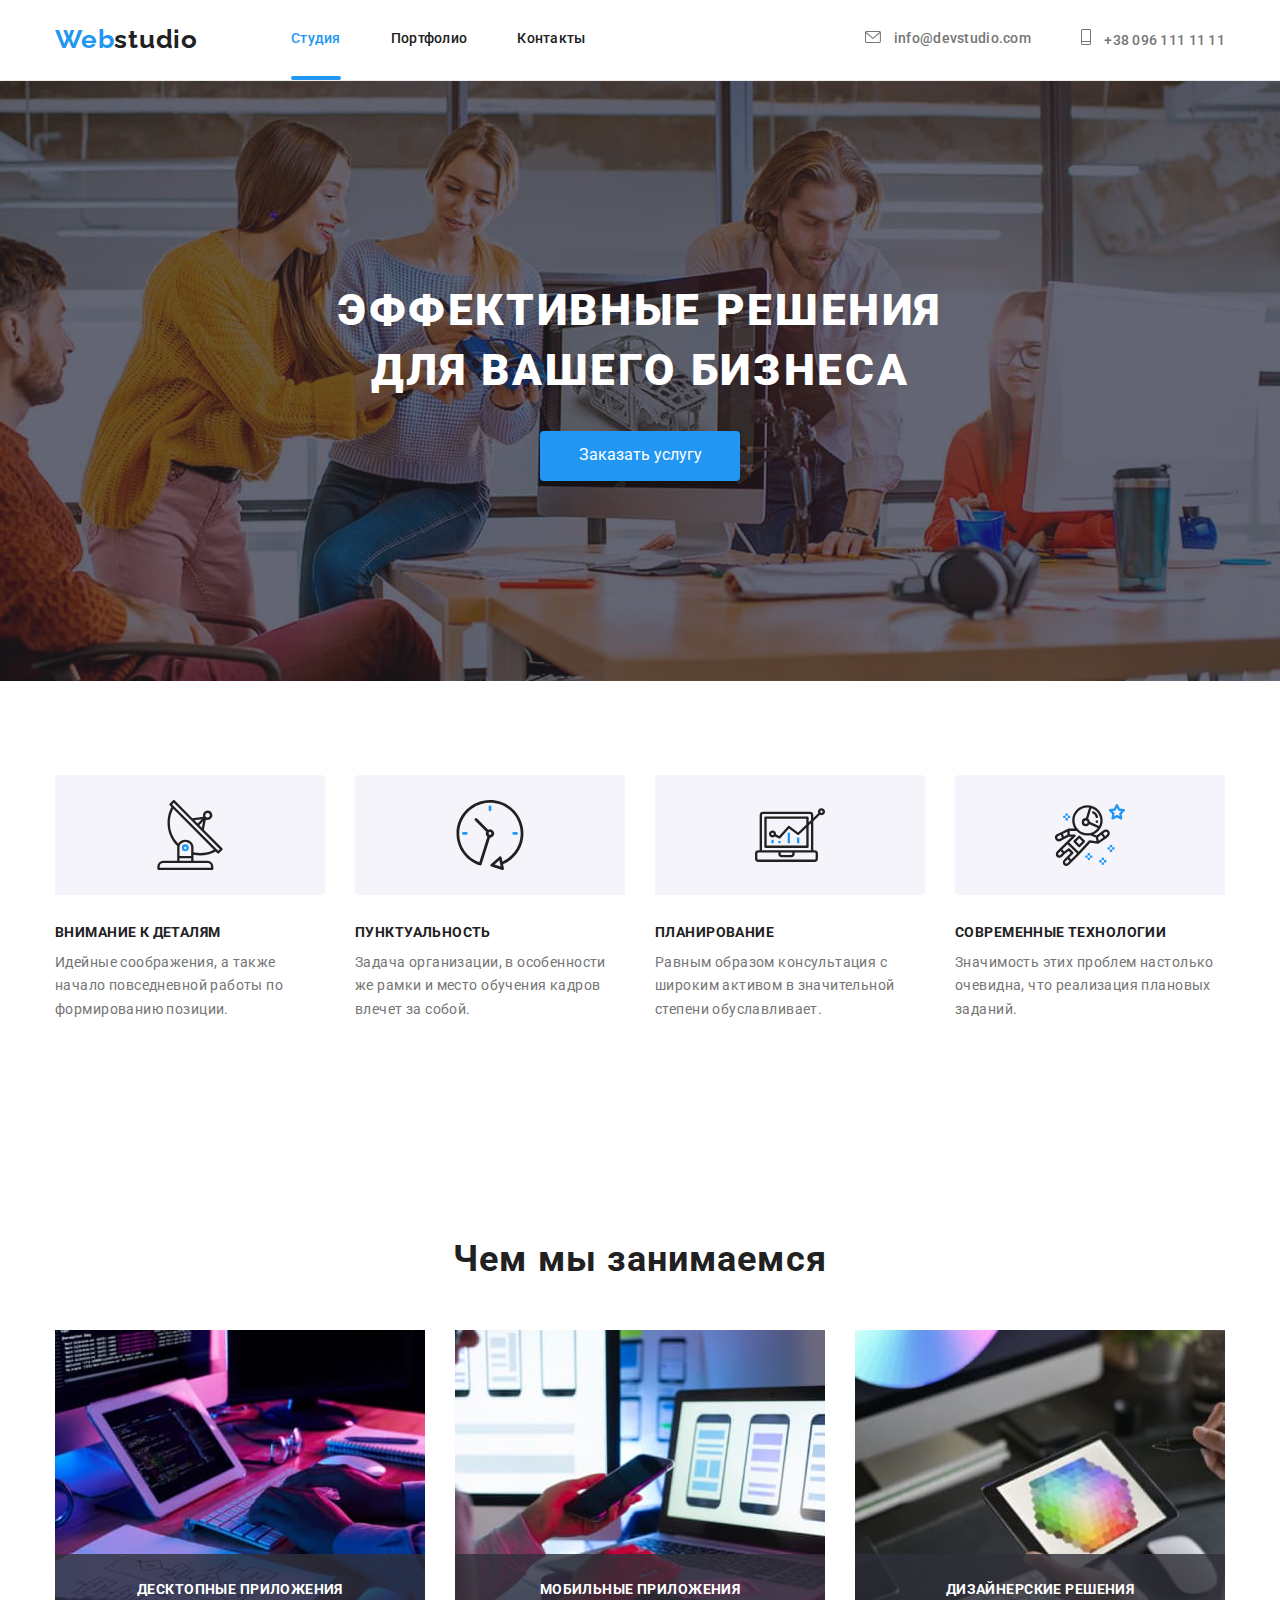
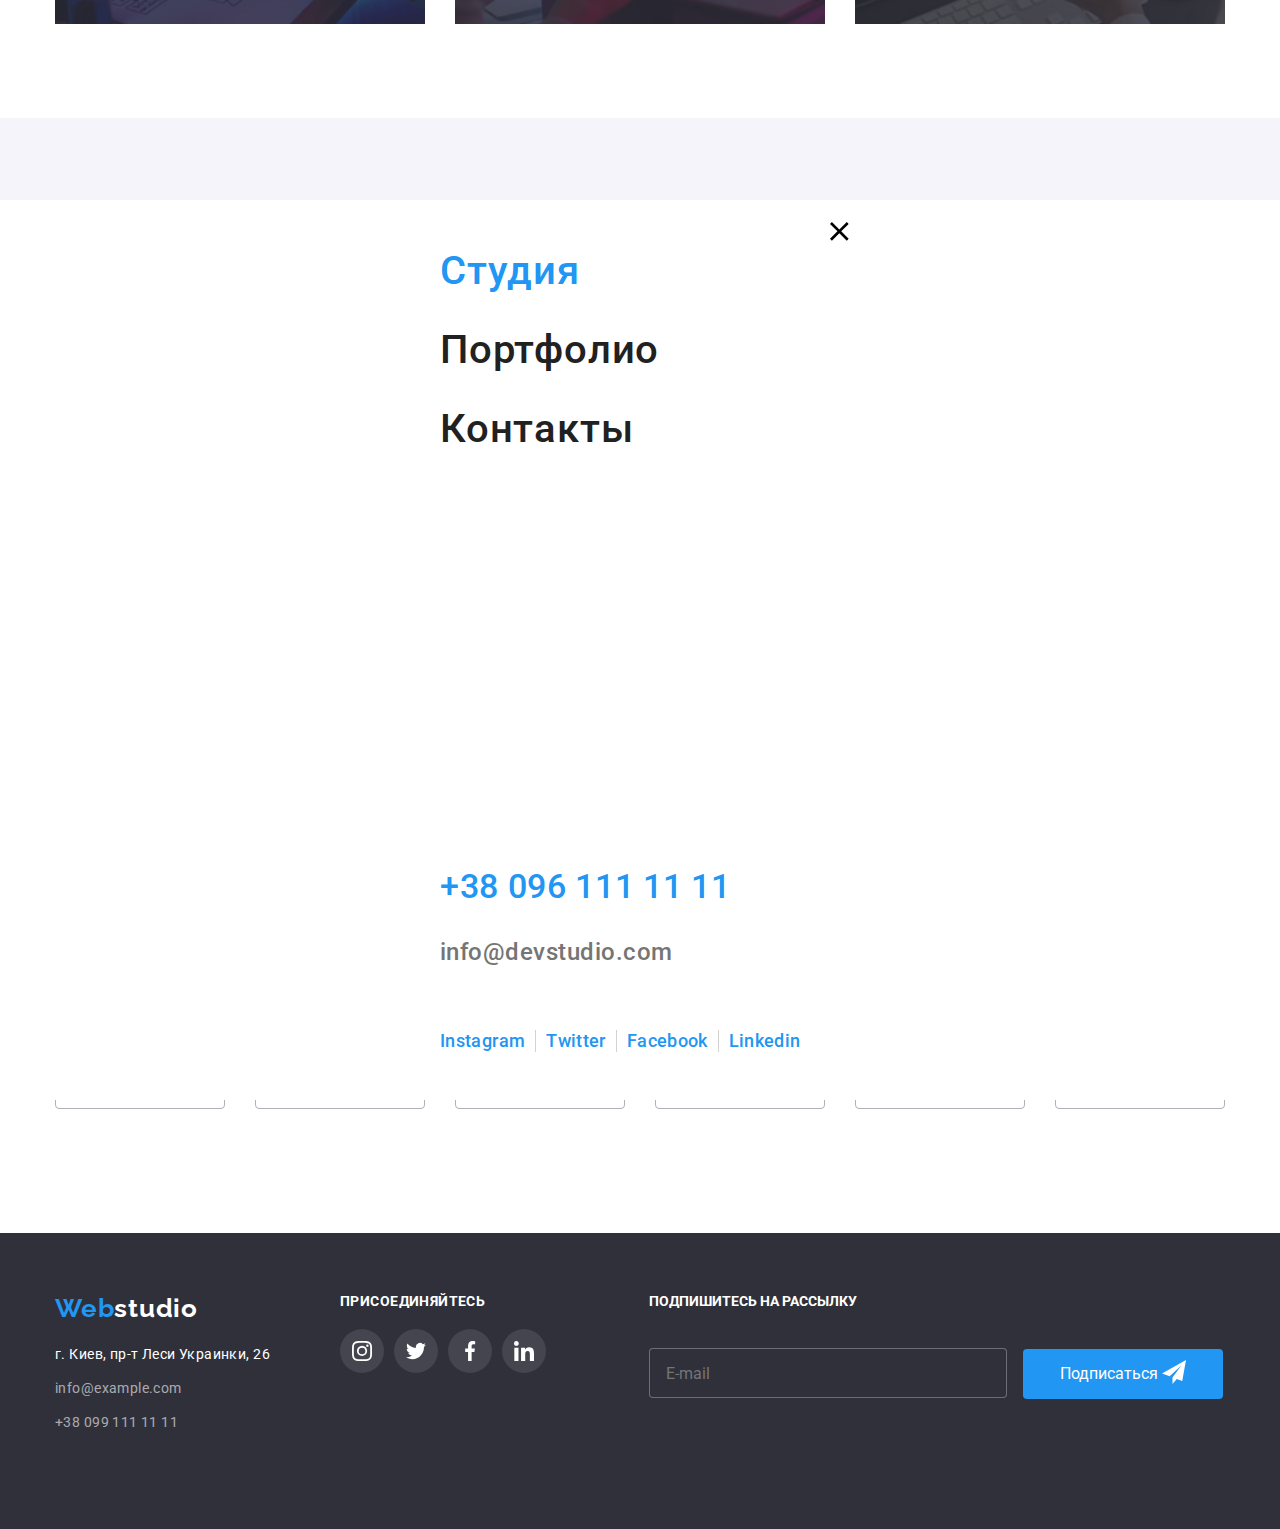
==== commit 996e8150: "окончена д/з" ====
--- a/index.html
+++ b/index.html
@@ -516,6 +516,7 @@
     <form action="#" class="form-email" >
     <div class="form-email__field">    
             <h3 class="form-email__title">ПОДПИШИТЕСЬ НА РАССЫЛКУ</h3>
+            <div class="form-email___inputbox">
             <input type="email" name="email" placeholder="E-mail" class="form-email__input">
             <button type="submit" class="form-email__button">
                 Подписаться<span>
@@ -524,7 +525,7 @@
                     </svg>
                 </span>
             </button>
-            
+        </div>
         
 
     </div>
--- a/css/main.min.css
+++ b/css/main.min.css
@@ -1,2 +1,2 @@
-/*! modern-normalize v1.1.0 | MIT License | https://github.com/sindresorhus/modern-normalize */*,::before,::after{box-sizing:border-box}html{line-height:1.15;-webkit-text-size-adjust:100%;-moz-tab-size:4;tab-size:4}body{margin:0;font-family:system-ui,-apple-system,"Segoe UI",Roboto,Helvetica,Arial,sans-serif,"Apple Color Emoji","Segoe UI Emoji"}hr{height:0;color:inherit}abbr[title]{text-decoration:underline dotted}b,strong{font-weight:bolder}code,kbd,samp,pre{font-family:ui-monospace, SFMono-Regular, Consolas, "Liberation Mono", Menlo, monospace;font-size:1em}small{font-size:80%}sub,sup{font-size:75%;line-height:0;position:relative;vertical-align:baseline}sub{bottom:-0.25em}sup{top:-0.5em}table{text-indent:0;border-color:inherit}button,input,optgroup,select,textarea{font-family:inherit;font-size:100%;line-height:1.15;margin:0}button,select{text-transform:none}button,[type="button"],[type="reset"],[type="submit"]{-webkit-appearance:button}::-moz-focus-inner{border-style:none;padding:0}:-moz-focusring{outline:1px dotted ButtonText}:-moz-ui-invalid{box-shadow:none}legend{padding:0}progress{vertical-align:baseline}::-webkit-inner-spin-button,::-webkit-outer-spin-button{height:auto}[type="search"]{-webkit-appearance:textfield;outline-offset:-2px}::-webkit-search-decoration{-webkit-appearance:none}::-webkit-file-upload-button{-webkit-appearance:button;font:inherit}summary{display:list-item}:root{--basecolor1: #ffffff;--basecolor2: #212121;--basecolor3hover: #2196f3}p,h1,h2,h3,h4,h5,h6{margin:0}ul{margin:0;padding:0}button{cursor:pointer;border:none}img{display:block;width:100%;max-width:100%;height:auto}.h2-title{font-weight:700;font-size:28px;line-height:1.17;text-align:center;letter-spacing:0.03em;color:var(--basecolor2);margin-bottom:30px}@media screen and (min-width: 1200px){.h2-title{font-size:36px;line-height:1.11;margin-bottom:50px}}.h3-title{font-weight:700;font-size:14px;line-height:1.14;letter-spacing:0.03em;text-transform:uppercase;color:var(--basecolor2);padding-bottom:10px;text-align:center}@media screen and (min-width: 768px){.h3-title{text-align:start}}.p-text{font-weight:400;font-size:14px;line-height:1.71;letter-spacing:0.03em;color:#757575}.container{min-width:320px;padding-left:15px;padding-right:15px;margin:0 auto}@media screen and (min-width: 480px){.container{width:480px}}@media screen and (min-width: 768px){.container{width:768px}}@media screen and (min-width: 1200px){.container{width:1200px}}@media screen and (max-width: 767px){.section{padding-top:60px;padding-bottom:60px}}@media screen and (min-width: 768px){.section{padding-top:60px;padding-bottom:60px}}@media screen and (min-width: 1200px){.section{padding-top:94px;padding-bottom:94px}}body{font-family:Roboto, sans-serif;color:var(--basecolor2);background-color:var(--basecolor1);margin:0}.list{list-style:none}.link{text-decoration:none;display:block}.header{background-color:inherit;border-bottom:1px solid #ececec}.header__container{display:flex;align-items:center;padding-top:24px;padding-bottom:25px;margin-left:auto;margin-right:auto}.header__logo{font-family:Raleway;font-weight:700;font-size:26px;line-height:1.19;letter-spacing:0.03em;color:var(--basecolor2);margin-right:93px}.logocolor{font-family:Raleway;font-weight:700;font-size:26px;line-height:1.19;letter-spacing:0.03em;color:var(--basecolor3hover)}.header__nav{display:none}.header__list{display:flex}.header-contact .link{font-weight:500;font-size:14px;line-height:1.14;letter-spacing:0.02em;color:#757575}.header-contact .link:hover,.header-contact .link:focus{color:var(--basecolor3hover)}.header__item:not(:last-child){margin-right:50px}.header__link{font-weight:500;font-size:14px;line-height:1.14;letter-spacing:0.02em;color:var(--basecolor2)}.header__link:hover,.header__link:focus{color:var(--basecolor3hover)}.header-contact{margin-left:auto}.header__item:not(:last-child){margin-right:50px}.header__item .link{display:flex;justify-content:center;align-items:center}.header__item-contact:not(:last-child){margin-bottom:10px}@media screen and (min-width: 1200px){.header__item-contact:not(:last-child){margin-right:50px;margin-bottom:0}}.header__link-contact{display:block;text-decoration:none}.header__list .link{transition:color 250ms cubic-bezier(0.4, 0, 0.2, 1)}.header__list .link:hover,.header__list .link:focus{color:var(--basecolor3hover)}.header__icon{margin-right:10px;fill:currentColor}.header__nav{display:none}@media screen and (min-width: 768px){.header__nav{display:flex}}.header-contact{display:none}@media screen and (min-width: 768px){.header-contact{display:block}}@media screen and (min-width: 1200px){.header-contact{margin-left:auto}}@media screen and (min-width: 1200px){.header__list-contact{display:flex;align-items:center}}.menu_open_btn{margin-left:auto;background-color:#ffffff;border:none;cursor:pointer}.menu_open_btn:hover,.menu_open_btn:focus{fill:var(--basecolor3hover)}@media screen and (min-width: 768px){.menu_open_btn{display:none}}.mob__menu{position:fixed;background-color:#ffffff;top:0;left:0;width:100vw;height:100vh;z-index:1;padding-top:0;padding-bottom:0;transform:translateY(0%);transition:transform 250ms cubic-bezier(0.4, 0, 0.2, 1),visibility}.mob__menu.is-hidden{transform:translateY(100%)}.container_mob{height:100%;display:flex;flex-direction:column;justify-content:space-between;padding-bottom:48px;padding-left:40px;padding-top:48px;position:relative;max-width:480px;margin-left:auto;margin-right:auto}.menu_close_btn{position:absolute;display:block;margin-left:auto;top:10px;right:15px;background-color:#fff;border:none;cursor:pointer}.menu_close_btn:hover,.menu_close_btn:focus{fill:var(--basecolor3hover)}.header__list-tel{display:flex;flex-direction:column;align-items:flex-start}.header__item-tel:not(:last-child){margin-bottom:32px}.header-contact-tel__list{margin-bottom:64px}.header-contact-tel__item:not(:last-child){margin-bottom:32px}.header__link-tel{font-weight:500;font-size:40px;line-height:1.17;text-align:center;letter-spacing:0.02em;color:var(--basecolor2)}.header__link-tel--current{color:var(--basecolor3hover)}.header__link-contact-tel{font-weight:500;font-size:34px;line-height:1.18;letter-spacing:0.02em;color:var(--basecolor3hover)}.header__link-contact-mail{font-weight:500;font-size:24px;line-height:28px;letter-spacing:0.02em;color:#757575}.social_network-tel__link{font-weight:500;font-size:18px;line-height:1.22;letter-spacing:0.02em;color:#2196F3}.social_network-tel__item:not(:first-child){padding-left:10px}.social_network-tel__item:not(:last-child){padding-right:10px;border-right:1px solid rgba(33,33,33,0.2)}.social_network-tel__list{display:flex;padding-right:10px}.container__make-order{padding:0;width:100%}.make-order{background-color:#2f303a;background-image:linear-gradient(rgba(47,48,58,0.4), rgba(47,48,58,0.4)),url(../images/makeorder_bg_tel.jpg);background-repeat:no-repeat;background-position:center;background-size:cover;padding-top:118px;padding-bottom:118px}@media (min-device-pixel-ratio: 2), (min-resolution: 192dpi), (min-resolution: 2dppx){.make-order{background-image:linear-gradient(rgba(47,48,58,0.4), rgba(47,48,58,0.4)),url(../images/makeorder_bg_tel_x2.jpg)}}@media screen and (min-width: 768px){.make-order{background-image:linear-gradient(rgba(47,48,58,0.4), rgba(47,48,58,0.4)),url(../images/makeorder_bg_tab.jpg);padding-left:204px;padding-right:204px}}@media screen and (min-width: 768px) and (min-device-pixel-ratio: 2), screen and (min-width: 768px) and (min-resolution: 192dpi), screen and (min-width: 768px) and (min-resolution: 2dppx){.make-order{background-image:linear-gradient(rgba(47,48,58,0.4), rgba(47,48,58,0.4)),url(../images/makeorder_bg_tab_x2.jpg)}}@media screen and (min-width: 1200px){.make-order{padding-top:200px;padding-bottom:200px;background-image:linear-gradient(rgba(47,48,58,0.4), rgba(47,48,58,0.4)),url(../images/makeorderbackground.jpg);padding-left:204px;padding-right:204px}}@media screen and (min-width: 1200px) and (min-device-pixel-ratio: 2), screen and (min-width: 1200px) and (min-resolution: 192dpi), screen and (min-width: 1200px) and (min-resolution: 2dppx){.make-order{background-image:linear-gradient(rgba(47,48,58,0.4), rgba(47,48,58,0.4)),url(../images/makeorderbackground_x2.jpg)}}.make-order__title{font-family:Roboto;font-style:normal;font-weight:900;font-size:26px;line-height:1.61;text-align:center;letter-spacing:0.06em;text-transform:uppercase;color:var(--basecolor1);margin:0 auto 30px;max-width:700px}@media screen and (min-width: 1200px){.make-order__title{font-size:44px;line-height:1.36}}.make-order__button{color:var(--basecolor1);background:var(--basecolor3hover);text-align:center;margin:0 auto;display:block;width:200px;height:50px;box-shadow:0px 4px 4px rgba(0,0,0,0.15);border-radius:4px;transition:color 250ms cubic-bezier(0.4, 0, 0.2, 1),background-color 250ms cubic-bezier(0.4, 0, 0.2, 1),box-shadow 250ms cubic-bezier(0.4, 0, 0.2, 1)}.make-order__button:hover,.make-order__button:focus{background:#188ce8}.current{color:var(--basecolor3hover);position:relative}.current::after{content:"";position:absolute;width:100%;height:4px;border-radius:4px;background-color:var(--basecolor3hover);left:0;bottom:-33px}.features{padding-top:60px}@media screen and (min-width: 1200px){.features{padding-top:94px}}@media screen and (min-width: 768px){.features__list{display:flex;flex-wrap:wrap;justify-content:center}}@media screen and (min-width: 1200px){.features__list{flex-wrap:nowrap}}.features__item{align-items:center;margin-bottom:30px}@media screen and (min-width: 768px){.features__item{width:270px;margin-right:30px}}@media screen and (min-width: 1200px){.features__item:last-child{margin-right:0}}.features__icon{display:flex;justify-content:center;align-items:center;height:120px;border-radius:4px;background-color:#f5f4fa;background-position:center;margin-bottom:30px}.our-work{display:none;padding-top:94px;padding-bottom:94px}@media screen and (min-width: 1200px){.our-work{display:flex}}.our-work__list{display:flex}.our-work__item+.our-work__item{margin-left:30px}.our-work__item:first-child{margin-left:0}.our-work__img{position:relative}.our-work__text{position:absolute;width:370px;height:70px;display:flex;justify-content:center;align-items:center;bottom:0;left:0;font-size:14px;font-weight:700;line-height:1, 14;letter-spacing:0.03em;text-align:center;color:var(--basecolor1);background-color:rgba(47,48,58,0.8)}.our-team{padding-top:60px;padding-bottom:60px;background:#f5f4fa}@media screen and (min-width: 1200px){.our-team{padding-top:94px;padding-bottom:94px}}@media screen and (min-width: 768px){.our-team__list{display:flex;flex-wrap:wrap;justify-content:center}}@media screen and (min-width: 1200px){.our-team__list{flex-wrap:nowrap}}.our-team__item{background:var(--basecolor1);box-shadow:0px 1px 3px rgba(0,0,0,0.12),0px 1px 1px rgba(0,0,0,0.14),0px 2px 1px rgba(0,0,0,0.2);border-radius:0px 0px 4px 4px;align-items:center}@media screen and (min-width: 768px){.our-team__item{width:270px;margin-left:30px;margin-bottom:30px}}@media screen and (min-width: 1200px){.our-team__item:first-child{margin-left:0}}.our-team__card{margin:30px auto}.our-team__name{margin-top:30px;text-align:center;letter-spacing:0.03em}.our-team__post{text-align:center;letter-spacing:0.03em}@media screen and (min-width: 1200px){.our-team__title{margin-bottom:50px}}.our-team__sociallist{display:flex;justify-content:center}.our-team__socialitem+.our-team__socialitem{margin-left:10px}.our-team__sociallink{width:44px;height:44px;display:flex;justify-content:center;align-items:center;border-radius:50%;transition:background-color 250ms cubic-bezier(0.4, 0, 0.2, 1)}.our-team__sociallink:hover,.our-team__sociallink:focus{background-color:var(--basecolor3hover)}.our-team__sociallink:hover .our-team__socialicon,.our-team__sociallink:focus .our-team__socialicon{fill:var(--basecolor1)}.our-team__socialicon{width:20px;height:20px;fill:#afb1b8;transition:fill 250ms cubic-bezier(0.4, 0, 0.2, 1)}.customers{padding-top:60px;padding-bottom:60px}@media screen and (min-width: 1200px){.customers{padding-top:94px;padding-bottom:94px}}.customers__title{margin-bottom:30px}@media screen and (min-width: 1200px){.customers__title{margin-bottom:50px}}.customers__list{display:flex;flex-wrap:wrap;justify-content:center}@media screen and (min-width: 1200px){.customers__list{flex-wrap:nowrap}}.customers__item{margin-bottom:30px;margin-right:30px}.customers__item:hover{color:var(--basecolor3hover)}@media screen and (min-width: 1200px){.customers__item:last-child{margin-right:0}}.customers__link{display:flex;justify-content:center;align-items:center;width:170px;height:92px;border:1px solid;color:#afb1b8;border-color:#afb1b8;border-radius:4px;transition:color 250ms cubic-bezier(0.4, 0, 0.2, 1),border-color 250ms cubic-bezier(0.4, 0, 0.2, 1)}.customers__link:hover,.customers__link:focus{border-color:var(--basecolor3hover);color:var(--basecolor3hover)}.customers__icon{fill:currentColor}.footer{background:#2f303a;padding-top:60px;padding-bottom:calc(60px - 26.6px)}.footer__container{display:flex;flex-direction:column;align-items:center}@media screen and (min-width: 768px){.footer__container{flex-direction:row;flex-wrap:wrap;justify-content:space-between}}@media screen and (min-width: 768px){.footer__tablet{display:flex;justify-content:space-between}}.footer__contact{margin-bottom:60px;text-align:center}@media screen and (min-width: 1200px){.footer__contact{margin-right:70px}}.footer__join{margin-bottom:60px;text-align:center}.footer__item{margin-bottom:10px}.footer__item:last-child{margin-bottom:0}.footer__link{font-family:inherit;font-weight:400;font-size:14px;line-height:1.71;letter-spacing:0.03em;color:var(--basecolor1);transition:color 250ms cubic-bezier(0.4, 0, 0.2, 1)}.footer__link:hover,.footer__link:focus{color:var(--basecolor3hover)}.footer__mail,.footer__tel{color:rgba(255,255,255,0.6)}.footer__logo{display:block;font-family:Raleway;font-style:normal;font-weight:700;font-size:26px;line-height:1.19;letter-spacing:0.03em;color:var(--basecolor1);margin-bottom:20px;text-align:center}.footer__address{font-style:normal}.footer__title{color:var(--basecolor1);font-size:14px;line-height:1, 17;text-align:center;margin-bottom:20px}.footer__sociallist{display:flex}.footer__socialitem{margin-right:10px}.footer__sociallink{width:44px;height:44px;background-color:rgba(255,255,255,0.1);display:flex;justify-content:center;align-items:center;border-radius:50%;transition:background-color 250ms cubic-bezier(0.4, 0, 0.2, 1)}.footer__sociallink:hover{background-color:var(--basecolor3hover)}.footer__socialicon{width:20px;height:20px;fill:var(--basecolor1)}.form-email{display:flex;flex-direction:column;justify-content:center;text-align:center}.form-email__title{margin-bottom:20px}.form-email__button{margin-top:20px}.form-email{display:block;margin-left:auto}.form-email__title{font-style:bold;font-size:14px;line-height:1, 14;color:var(--basecolor1);margin-bottom:20px}.form-email__button{justify-content:center;width:200px;height:50px;background-color:var(--basecolor3hover);border-radius:4px;margin-left:12px;text-align:center;padding-bottom:10px;color:var(--basecolor1)}.form-email__input{width:358px;height:50px;border:1px solid rgba(255,255,255,0.3);border-radius:4px;background-color:#2f303a;color:var(--basecolor1);padding-left:16px}.form-email__field input{margin:0}.form-email__icon{fill:var(--basecolor1);transform:translateY(5px)}.main{padding-top:94px;padding-bottom:94px}.main__list{display:flex;flex-wrap:wrap;justify-content:center;margin-bottom:50px}.main__item{margin-left:8px;border-radius:4px;cursor:pointer}.main__item:first-child{margin-left:0}.main__item:not(:last-child){margin-right:8px}.main__btn{padding:6px 22px;border:1px solid transparent;border-radius:4px;font-family:inherit;font-weight:500;font-size:16px;line-height:1.62;letter-spacing:0.03em;background-color:#f5f4fa;color:var(--basecolor2);cursor:pointer;transition:color 250ms cubic-bezier(0.4, 0, 0.2, 1),background-color 250ms cubic-bezier(0.4, 0, 0.2, 1)}.main__list .main__btn:hover,.main__list .main__btn:focus{color:var(--basecolor1);background:var(--basecolor3hover);box-shadow:0px 3px 1px rgba(0,0,0,0.1),0px 1px 2px rgba(0,0,0,0.08),0px 2px 2px rgba(0,0,0,0.12)}.current-button{color:var(--basecolor1);background:var(--basecolor3hover);box-shadow:0px 3px 1px rgba(0,0,0,0.1),0px 1px 2px rgba(0,0,0,0.08),0px 2px 2px rgba(0,0,0,0.12)}.portfolio__list{display:flex;flex-wrap:wrap;margin-left:-30px;margin-right:-30px}.portfolio__item{flex-basis:calc((100% - 90px) / 3);margin-left:30px;margin-bottom:30px;background:var(--basecolor1);border:1px solid #eeeeee}.portfolio__card{padding:24px 20px}.portfolio__link{display:block;transition:box-shadow 250ms cubic-bezier(0.4, 0, 0.2, 1)}.portfolio__link:hover .overlay__container,.portfolio__link:focus .overlay__container{transform:translateY(0)}.portfolio__list .portfolio__link:hover .overlay__container:hover,.portfolio__list .portfolio__link:hover .overlay__container:focus,.portfolio__list .portfolio__link:focus .overlay__container:hover,.portfolio__list .portfolio__link:focus .overlay__container:focus{box-sizing:border-box;box-shadow:1px 4px 6px 0px rgba(0,0,0,0.161),0px 4px 4px 0px rgba(0,0,0,0.059),0px 1px 1px 0px rgba(0,0,0,0.122)}.overlay__thumb{position:relative;overflow:hidden;transition:250ms cubic-bezier(0.4, 0, 0.2, 1)}.overlay__container{position:absolute;top:0;left:0;width:100%;height:100%;text-align:center;background-color:rgba(33,150,243,0.9);transform:translateY(101%);transition:transform 250ms cubic-bezier(0.4, 0, 0.2, 1)}.overlay__text{font-family:Roboto;font-size:18px;font-weight:400;line-height:1.56;letter-spacing:0.03em;text-align:left;padding:24px 63px;color:var(--basecolor1)}.backdrop{position:fixed;top:0;left:0;height:100%;width:100%;background-color:rgba(0,0,0,0.2);transform:scale(1)}.backdrop.is-hidden{opacity:0;pointer-events:none;visibility:hidden}.modal{width:90vw;height:581px;padding:40px;position:relative;margin:0 auto;background-color:var(--basecolor1);box-shadow:0px 1px 3px rgba(0,0,0,0.12),0px 1px 1px rgba(0,0,0,0.14),0px 2px 1px rgba(0,0,0,0.2);border-radius:4px;opacity:1;transition:transform 250ms cubic-bezier(0.4, 0, 0.2, 1),opacity 250ms cubic-bezier(0.4, 0, 0.2, 1),background-color 250ms cubic-bezier(0.4, 0, 0.2, 1)}@media screen and (min-width: 480px){.modal{width:450px}}@media screen and (min-width: 1200px){.modal{width:528px}}.backdrop.is-hidden .modal{opacity:0;transform:translate(-50%, -50%) scale(0.2)}.modal__button{position:absolute;top:1vh;right:1vw;width:30px;height:30px;border:1px solid rgba(0,0,0,0.1);border-radius:50%;background-color:var(--basecolor1);display:flex;justify-content:center;align-items:center;box-sizing:border-box;transition:fill 250ms cubic-bezier(0.4, 0, 0.2, 1),box-shadow 250ms cubic-bezier(0.4, 0, 0.2, 1),background-color 250ms cubic-bezier(0.4, 0, 0.2, 1)}.icon-close{fill:var(--basecolor2)}.modal__button:hover>.icon-close{fill:var(--basecolor3hover)}.modal__title{font-weight:700;font-size:20px;line-height:1.15;letter-spacing:3%;text-align:center;margin-bottom:20px}.modal__input{font-weight:12px;width:100%;max-height:40px;padding-top:12px;padding-bottom:12px;padding-left:42px;border:1px solid rgba(33,33,33,0.2);border-radius:4px;cursor:pointer;transition:border-color 250ms cubic-bezier(0.4, 0, 0.2, 1)}.modal__input:focus,.modal__input:hover{border-color:var(--basecolor3hover)}.modal__btn{display:block;margin:0 auto;width:200px;height:50px;color:var(--basecolor1);background-color:var(--basecolor3hover);box-shadow:0px 1px 3px rgba(0,0,0,0.12),0px 1px 1px rgba(0,0,0,0.14),0px 2px 1px rgba(0,0,0,0.2);border-radius:4px;margin-top:20px;transition:background-color 250ms cubic-bezier(0.4, 0, 0.2, 1),box-shadow 250ms cubic-bezier(0.4, 0, 0.2, 1)}.modal__btn:hover,.modal__btn:focus{background-color:#188ce8;box-shadow:0px 1px 3px rgba(0,0,0,0.12),0px 1px 1px rgba(0,0,0,0.14),0px 2px 1px rgba(0,0,0,0.2)}.modal__field{position:relative;display:flex;flex-direction:column;margin-bottom:10px}.modal__label{display:block;box-sizing:border-box;margin-bottom:5px;font-weight:400;font-size:12px;line-height:1.17;color:#757575}.checkbox{display:flex;align-items:center;justify-content:center}.icon-checkbox{position:absolute;top:0;left:0;display:inline-block;width:16px;height:15px;border:2px solid var(--basecolor2);border-radius:2px;cursor:pointer;transition:background-color 250ms cubic-bezier(0.4, 0, 0.2, 1),border-color 250ms cubic-bezier(0.4, 0, 0.2, 1)}.modalinput-checkbox{appearance:none;-moz-appearance:none;-webkit-appearance:none;position:absolute}.modal__checkbox{position:relative;padding-left:20px;font-weight:400;font-size:12px;line-height:1.17;color:#757575}@media screen and (min-width: 1200px){.modal__checkbox{font-size:14px}}.modal__input--textarea{min-height:120px;resize:none;padding:10px 20px}.modal__icon{position:absolute;top:50%;left:15px;fill:var(--basecolor2);transition:fill 250ms cubic-bezier(0.4, 0, 0.2, 1)}.modal__input:focus ~ .modal__icon{fill:var(--basecolor3hover)}.modal__link--checkbox{color:var(--basecolor3hover);padding-right:5px}.modalinput-checkbox:checked+.icon-checkbox{background-color:var(--basecolor3hover);background-image:url(../images/iconcheck.svg);background-size:contain;background-origin:border-box;border-color:var(--basecolor3hover)}
+/*! modern-normalize v1.1.0 | MIT License | https://github.com/sindresorhus/modern-normalize */*,::before,::after{box-sizing:border-box}html{line-height:1.15;-webkit-text-size-adjust:100%;-moz-tab-size:4;tab-size:4}body{margin:0;font-family:system-ui,-apple-system,"Segoe UI",Roboto,Helvetica,Arial,sans-serif,"Apple Color Emoji","Segoe UI Emoji"}hr{height:0;color:inherit}abbr[title]{text-decoration:underline dotted}b,strong{font-weight:bolder}code,kbd,samp,pre{font-family:ui-monospace, SFMono-Regular, Consolas, "Liberation Mono", Menlo, monospace;font-size:1em}small{font-size:80%}sub,sup{font-size:75%;line-height:0;position:relative;vertical-align:baseline}sub{bottom:-0.25em}sup{top:-0.5em}table{text-indent:0;border-color:inherit}button,input,optgroup,select,textarea{font-family:inherit;font-size:100%;line-height:1.15;margin:0}button,select{text-transform:none}button,[type="button"],[type="reset"],[type="submit"]{-webkit-appearance:button}::-moz-focus-inner{border-style:none;padding:0}:-moz-focusring{outline:1px dotted ButtonText}:-moz-ui-invalid{box-shadow:none}legend{padding:0}progress{vertical-align:baseline}::-webkit-inner-spin-button,::-webkit-outer-spin-button{height:auto}[type="search"]{-webkit-appearance:textfield;outline-offset:-2px}::-webkit-search-decoration{-webkit-appearance:none}::-webkit-file-upload-button{-webkit-appearance:button;font:inherit}summary{display:list-item}:root{--basecolor1: #ffffff;--basecolor2: #212121;--basecolor3hover: #2196f3}p,h1,h2,h3,h4,h5,h6{margin:0}ul{margin:0;padding:0}button{cursor:pointer;border:none}img{display:block;width:100%;max-width:100%;height:auto}.h2-title{font-weight:700;font-size:28px;line-height:1.17;text-align:center;letter-spacing:0.03em;color:var(--basecolor2);margin-bottom:30px}@media screen and (min-width: 1200px){.h2-title{font-size:36px;line-height:1.11;margin-bottom:50px}}.h3-title{font-weight:700;font-size:14px;line-height:1.14;letter-spacing:0.03em;text-transform:uppercase;color:var(--basecolor2);padding-bottom:10px;text-align:center}@media screen and (min-width: 768px){.h3-title{text-align:start}}.p-text{font-weight:400;font-size:14px;line-height:1.71;letter-spacing:0.03em;color:#757575}.container{min-width:320px;padding-left:15px;padding-right:15px;margin:0 auto}@media screen and (min-width: 480px){.container{width:480px}}@media screen and (min-width: 768px){.container{width:768px}}@media screen and (min-width: 1200px){.container{width:1200px}}@media screen and (max-width: 767px){.section{padding-top:60px;padding-bottom:60px}}@media screen and (min-width: 768px){.section{padding-top:60px;padding-bottom:60px}}@media screen and (min-width: 1200px){.section{padding-top:94px;padding-bottom:94px}}body{font-family:Roboto, sans-serif;color:var(--basecolor2);background-color:var(--basecolor1);margin:0}.list{list-style:none}.link{text-decoration:none;display:block}.header{background-color:inherit;border-bottom:1px solid #ececec}.header__container{display:flex;align-items:center;padding-top:24px;padding-bottom:25px;margin-left:auto;margin-right:auto}.header__logo{font-family:Raleway;font-weight:700;font-size:26px;line-height:1.19;letter-spacing:0.03em;color:var(--basecolor2);margin-right:93px}.logocolor{font-family:Raleway;font-weight:700;font-size:26px;line-height:1.19;letter-spacing:0.03em;color:var(--basecolor3hover)}.header__nav{display:none}.header__list{display:flex}.header-contact .link{font-weight:500;font-size:14px;line-height:1.14;letter-spacing:0.02em;color:#757575}.header-contact .link:hover,.header-contact .link:focus{color:var(--basecolor3hover)}.header__item:not(:last-child){margin-right:50px}.header__link{font-weight:500;font-size:14px;line-height:1.14;letter-spacing:0.02em;color:var(--basecolor2)}.header__link:hover,.header__link:focus{color:var(--basecolor3hover)}.header-contact{margin-left:auto}.header__item:not(:last-child){margin-right:50px}.header__item .link{display:flex;justify-content:center;align-items:center}.header__item-contact:not(:last-child){margin-bottom:10px}@media screen and (min-width: 1200px){.header__item-contact:not(:last-child){margin-right:50px;margin-bottom:0}}.header__link-contact{display:block;text-decoration:none}.header__list .link{transition:color 250ms cubic-bezier(0.4, 0, 0.2, 1)}.header__list .link:hover,.header__list .link:focus{color:var(--basecolor3hover)}.header__icon{margin-right:10px;fill:currentColor}.header__nav{display:none}@media screen and (min-width: 768px){.header__nav{display:flex}}.header-contact{display:none}@media screen and (min-width: 768px){.header-contact{display:block}}@media screen and (min-width: 1200px){.header-contact{margin-left:auto}}@media screen and (min-width: 1200px){.header__list-contact{display:flex;align-items:center}}.menu_open_btn{margin-left:auto;background-color:#ffffff;border:none;cursor:pointer}.menu_open_btn:hover,.menu_open_btn:focus{fill:var(--basecolor3hover)}@media screen and (min-width: 768px){.menu_open_btn{display:none}}.mob__menu{position:fixed;background-color:#ffffff;top:0;left:0;width:100vw;height:100vh;z-index:1;padding-top:0;padding-bottom:0;transform:translateY(0%);transition:transform 250ms cubic-bezier(0.4, 0, 0.2, 1),visibility}.mob__menu.is-hidden{transform:translateY(200%)}.container_mob{height:100%;display:flex;flex-direction:column;justify-content:space-between;padding-bottom:48px;padding-left:40px;padding-top:48px;position:relative;max-width:480px;margin-left:auto;margin-right:auto}.menu_close_btn{position:absolute;display:block;margin-left:auto;top:10px;right:15px;background-color:#fff;border:none;cursor:pointer}.menu_close_btn:hover,.menu_close_btn:focus{fill:var(--basecolor3hover)}.header__list-tel{display:flex;flex-direction:column;align-items:flex-start}.header__item-tel:not(:last-child){margin-bottom:32px}.header-contact-tel__list{margin-bottom:64px}.header-contact-tel__item:not(:last-child){margin-bottom:32px}.header__link-tel{font-weight:500;font-size:40px;line-height:1.17;text-align:center;letter-spacing:0.02em;color:var(--basecolor2)}.header__link-tel--current{color:var(--basecolor3hover)}.header__link-contact-tel{font-weight:500;font-size:34px;line-height:1.18;letter-spacing:0.02em;color:var(--basecolor3hover)}.header__link-contact-mail{font-weight:500;font-size:24px;line-height:28px;letter-spacing:0.02em;color:#757575}.social_network-tel__link{font-weight:500;font-size:18px;line-height:1.22;letter-spacing:0.02em;color:#2196F3}.social_network-tel__item:not(:first-child){padding-left:10px}.social_network-tel__item:not(:last-child){padding-right:10px;border-right:1px solid rgba(33,33,33,0.2)}.social_network-tel__list{display:flex;padding-right:10px}.container__make-order{padding:0;width:100%}.make-order{background-color:#2f303a;background-image:linear-gradient(rgba(47,48,58,0.4), rgba(47,48,58,0.4)),url(../images/makeorder_bg_tel.jpg);background-repeat:no-repeat;background-position:center;background-size:cover;padding-top:118px;padding-bottom:118px}@media (min-device-pixel-ratio: 2), (min-resolution: 192dpi), (min-resolution: 2dppx){.make-order{background-image:linear-gradient(rgba(47,48,58,0.4), rgba(47,48,58,0.4)),url(../images/makeorder_bg_tel_x2.jpg)}}@media screen and (min-width: 768px){.make-order{background-image:linear-gradient(rgba(47,48,58,0.4), rgba(47,48,58,0.4)),url(../images/makeorder_bg_tab.jpg);padding-left:204px;padding-right:204px}}@media screen and (min-width: 768px) and (min-device-pixel-ratio: 2), screen and (min-width: 768px) and (min-resolution: 192dpi), screen and (min-width: 768px) and (min-resolution: 2dppx){.make-order{background-image:linear-gradient(rgba(47,48,58,0.4), rgba(47,48,58,0.4)),url(../images/makeorder_bg_tab_x2.jpg)}}@media screen and (min-width: 1200px){.make-order{padding-top:200px;padding-bottom:200px;background-image:linear-gradient(rgba(47,48,58,0.4), rgba(47,48,58,0.4)),url(../images/makeorderbackground.jpg);padding-left:204px;padding-right:204px}}@media screen and (min-width: 1200px) and (min-device-pixel-ratio: 2), screen and (min-width: 1200px) and (min-resolution: 192dpi), screen and (min-width: 1200px) and (min-resolution: 2dppx){.make-order{background-image:linear-gradient(rgba(47,48,58,0.4), rgba(47,48,58,0.4)),url(../images/makeorderbackground_x2.jpg)}}.make-order__title{font-family:Roboto;font-style:normal;font-weight:900;font-size:26px;line-height:1.61;text-align:center;letter-spacing:0.06em;text-transform:uppercase;color:var(--basecolor1);margin:0 auto 30px;max-width:700px}@media screen and (min-width: 1200px){.make-order__title{font-size:44px;line-height:1.36}}.make-order__button{color:var(--basecolor1);background:var(--basecolor3hover);text-align:center;margin:0 auto;display:block;width:200px;height:50px;box-shadow:0px 4px 4px rgba(0,0,0,0.15);border-radius:4px;transition:color 250ms cubic-bezier(0.4, 0, 0.2, 1),background-color 250ms cubic-bezier(0.4, 0, 0.2, 1),box-shadow 250ms cubic-bezier(0.4, 0, 0.2, 1)}.make-order__button:hover,.make-order__button:focus{background:#188ce8}.current{color:var(--basecolor3hover);position:relative}.current::after{content:"";position:absolute;width:100%;height:4px;border-radius:4px;background-color:var(--basecolor3hover);left:0;bottom:-33px}.features{padding-top:60px}@media screen and (min-width: 1200px){.features{padding-top:94px}}@media screen and (min-width: 768px){.features__list{display:flex;flex-wrap:wrap;justify-content:center}}@media screen and (min-width: 1200px){.features__list{flex-wrap:nowrap}}.features__item{align-items:center;margin-bottom:30px}@media screen and (min-width: 768px){.features__item{width:270px;margin-right:30px}}@media screen and (min-width: 1200px){.features__item:last-child{margin-right:0}}.features__icon{display:flex;justify-content:center;align-items:center;height:120px;border-radius:4px;background-color:#f5f4fa;background-position:center;margin-bottom:30px}.our-work{display:none;padding-top:94px;padding-bottom:94px}@media screen and (min-width: 1200px){.our-work{display:flex}}.our-work__list{display:flex}.our-work__item+.our-work__item{margin-left:30px}.our-work__item:first-child{margin-left:0}.our-work__img{position:relative}.our-work__text{position:absolute;width:370px;height:70px;display:flex;justify-content:center;align-items:center;bottom:0;left:0;font-size:14px;font-weight:700;line-height:1, 14;letter-spacing:0.03em;text-align:center;color:var(--basecolor1);background-color:rgba(47,48,58,0.8)}.our-team{padding-top:60px;padding-bottom:60px;background:#f5f4fa}@media screen and (min-width: 1200px){.our-team{padding-top:94px;padding-bottom:94px}}@media screen and (min-width: 768px){.our-team__list{display:flex;flex-wrap:wrap;justify-content:center}}@media screen and (min-width: 1200px){.our-team__list{flex-wrap:nowrap}}.our-team__item{background:var(--basecolor1);box-shadow:0px 1px 3px rgba(0,0,0,0.12),0px 1px 1px rgba(0,0,0,0.14),0px 2px 1px rgba(0,0,0,0.2);border-radius:0px 0px 4px 4px;align-items:center}@media screen and (min-width: 768px){.our-team__item{width:270px;margin-left:30px;margin-bottom:30px}}@media screen and (min-width: 1200px){.our-team__item:first-child{margin-left:0}}.our-team__card{margin:30px auto}.our-team__name{margin-top:30px;text-align:center;letter-spacing:0.03em}.our-team__post{text-align:center;letter-spacing:0.03em}@media screen and (min-width: 1200px){.our-team__title{margin-bottom:50px}}.our-team__sociallist{display:flex;justify-content:center}.our-team__socialitem+.our-team__socialitem{margin-left:10px}.our-team__sociallink{width:44px;height:44px;display:flex;justify-content:center;align-items:center;border-radius:50%;transition:background-color 250ms cubic-bezier(0.4, 0, 0.2, 1)}.our-team__sociallink:hover,.our-team__sociallink:focus{background-color:var(--basecolor3hover)}.our-team__sociallink:hover .our-team__socialicon,.our-team__sociallink:focus .our-team__socialicon{fill:var(--basecolor1)}.our-team__socialicon{width:20px;height:20px;fill:#afb1b8;transition:fill 250ms cubic-bezier(0.4, 0, 0.2, 1)}.customers{padding-top:60px;padding-bottom:60px}@media screen and (min-width: 1200px){.customers{padding-top:94px;padding-bottom:94px}}.customers__title{margin-bottom:30px}@media screen and (min-width: 1200px){.customers__title{margin-bottom:50px}}.customers__list{display:flex;flex-wrap:wrap;justify-content:center}@media screen and (min-width: 1200px){.customers__list{flex-wrap:nowrap}}.customers__item{margin-bottom:30px;margin-right:30px}.customers__item:hover{color:var(--basecolor3hover)}@media screen and (min-width: 1200px){.customers__item:last-child{margin-right:0}}.customers__link{display:flex;justify-content:center;align-items:center;width:170px;height:92px;border:1px solid;color:#afb1b8;border-color:#afb1b8;border-radius:4px;transition:color 250ms cubic-bezier(0.4, 0, 0.2, 1),border-color 250ms cubic-bezier(0.4, 0, 0.2, 1)}.customers__link:hover,.customers__link:focus{border-color:var(--basecolor3hover);color:var(--basecolor3hover)}.customers__icon{fill:currentColor}.footer{background:#2f303a;padding-top:60px;padding-bottom:calc(60px - 26.6px)}.footer__container{display:flex;flex-direction:column;align-items:center}@media screen and (min-width: 768px){.footer__container{flex-direction:row;flex-wrap:wrap;justify-content:space-between}}@media screen and (min-width: 1200px){.footer__container{flex-wrap:nowrap;justify-content:left;flex-direction:row;align-items:flex-start}}@media screen and (min-width: 768px){.footer__tablet{display:flex;justify-content:space-between;padding-left:76px;padding-right:89px}}@media screen and (min-width: 1200px){.footer__tablet{justify-content:left;padding-left:0;padding-right:0}}.footer__contact{margin-bottom:60px;text-align:center}@media screen and (min-width: 768px){.footer__contact{margin-right:165px}}@media screen and (min-width: 1200px){.footer__contact{text-align:left;margin-right:70px}}.footer__join{margin-bottom:60px;text-align:center}@media screen and (min-width: 1200px){.footer__join{text-align:left}}.footer__item{margin-bottom:10px}.footer__item:last-child{margin-bottom:0}.footer__link{font-family:inherit;font-weight:400;font-size:14px;line-height:1.71;letter-spacing:0.03em;color:var(--basecolor1);transition:color 250ms cubic-bezier(0.4, 0, 0.2, 1)}.footer__link:hover,.footer__link:focus{color:var(--basecolor3hover)}.footer__mail,.footer__tel{color:rgba(255,255,255,0.6)}.footer__logo{display:block;font-family:Raleway;font-style:normal;font-weight:700;font-size:26px;line-height:1.19;letter-spacing:0.03em;color:var(--basecolor1);margin-bottom:20px;text-align:center}@media screen and (min-width: 1200px){.footer__logo{text-align:left}}.footer__address{font-style:normal}.footer__title{color:var(--basecolor1);font-size:14px;line-height:1.17;text-align:center;margin-bottom:20px}@media screen and (min-width: 1200px){.footer__title{text-align:left}}.footer__sociallist{display:flex}.footer__socialitem{margin-right:10px}.footer__sociallink{width:44px;height:44px;background-color:rgba(255,255,255,0.1);display:flex;justify-content:center;align-items:center;border-radius:50%;transition:background-color 250ms cubic-bezier(0.4, 0, 0.2, 1)}.footer__sociallink:hover{background-color:var(--basecolor3hover)}.footer__socialicon{width:20px;height:20px;fill:var(--basecolor1)}.form-email{display:flex;flex-direction:column;justify-content:center;text-align:center;align-items:center;margin-left:auto;margin-right:auto}@media screen and (min-width: 1200px){.form-email{display:block;margin:0;flex-direction:row;justify-content:left;text-align:left;align-items:flex-start}}.form-email__title{font-style:bold;font-size:14px;line-height:1, 14;color:var(--basecolor1);margin-bottom:20px}@media screen and (min-width: 1200px){.form-email__title{text-align:left}}.form-email__button{justify-content:center;width:200px;height:50px;background-color:var(--basecolor3hover);border-radius:4px;margin-left:12px;text-align:center;padding-bottom:10px;color:var(--basecolor1);margin-top:20px}.form-email__input{width:450px;height:50px;border:1px solid rgba(255,255,255,0.3);border-radius:4px;background-color:#2f303a;color:var(--basecolor1);padding-left:16px}@media screen and (min-width: 1200px){.form-email__input{width:358px}}.form-email__field{display:flex;flex-direction:column;text-align:center;align-items:center}@media screen and (min-width: 1200px){.form-email__field{display:block;flex-direction:row;text-align:left;align-items:center;padding-left:93px}}.form-email__icon{fill:var(--basecolor1);transform:translateY(5px)}.form-email__inputbox{display:flex;flex-direction:row}.main{padding-top:94px;padding-bottom:94px}.main__list{display:flex;flex-wrap:wrap;justify-content:center;margin-bottom:50px}.main__item{margin-left:8px;border-radius:4px;cursor:pointer}.main__item:first-child{margin-left:0}.main__item:not(:last-child){margin-right:8px;margin-bottom:15px}.main__btn{padding:6px 22px;border:1px solid transparent;border-radius:4px;font-family:inherit;font-weight:500;font-size:16px;line-height:1.62;letter-spacing:0.03em;background-color:#f5f4fa;color:var(--basecolor2);cursor:pointer;transition:color 250ms cubic-bezier(0.4, 0, 0.2, 1),background-color 250ms cubic-bezier(0.4, 0, 0.2, 1)}.main__list .main__btn:hover,.main__list .main__btn:focus{color:var(--basecolor1);background:var(--basecolor3hover);box-shadow:0px 3px 1px rgba(0,0,0,0.1),0px 1px 2px rgba(0,0,0,0.08),0px 2px 2px rgba(0,0,0,0.12)}.current-button{color:var(--basecolor1);background:var(--basecolor3hover);box-shadow:0px 3px 1px rgba(0,0,0,0.1),0px 1px 2px rgba(0,0,0,0.08),0px 2px 2px rgba(0,0,0,0.12)}.portfolio__list{display:flex;flex-wrap:wrap;margin-left:-30px;margin-right:-30px}.portfolio__item{background:var(--basecolor1);border:1px solid #eeeeee;margin-left:60px}.portfolio__item:not(:last-child){margin-bottom:30px}@media screen and (min-width: 768px){.portfolio__item{flex-basis:calc((100% - 90px) / 2);margin-left:30px}}@media screen and (min-width: 1200px){.portfolio__item{flex-basis:calc((100% - 90px) / 3)}}.portfolio__card{padding:24px 20px}.portfolio__link{display:block;transition:box-shadow 250ms cubic-bezier(0.4, 0, 0.2, 1)}.portfolio__link:hover .overlay__container,.portfolio__link:focus .overlay__container{transform:translateY(0)}.portfolio__list .portfolio__link:hover .overlay__container:hover,.portfolio__list .portfolio__link:hover .overlay__container:focus,.portfolio__list .portfolio__link:focus .overlay__container:hover,.portfolio__list .portfolio__link:focus .overlay__container:focus{box-sizing:border-box;box-shadow:1px 4px 6px 0px rgba(0,0,0,0.161),0px 4px 4px 0px rgba(0,0,0,0.059),0px 1px 1px 0px rgba(0,0,0,0.122)}.overlay__thumb{position:relative;overflow:hidden;transition:250ms cubic-bezier(0.4, 0, 0.2, 1)}.overlay__container{position:absolute;top:0;left:0;width:100%;height:100%;text-align:center;background-color:rgba(33,150,243,0.9);transform:translateY(101%);transition:transform 250ms cubic-bezier(0.4, 0, 0.2, 1)}.overlay__text{font-family:Roboto;font-size:18px;font-weight:400;line-height:1.56;letter-spacing:0.03em;text-align:left;padding:24px 63px;color:var(--basecolor1)}.backdrop{position:fixed;top:0;left:0;height:100%;width:100%;background-color:rgba(0,0,0,0.2);transform:scale(1)}.backdrop.is-hidden{opacity:0;pointer-events:none;visibility:hidden}.modal{width:90vw;height:581px;padding:40px;position:relative;margin:0 auto;background-color:var(--basecolor1);box-shadow:0px 1px 3px rgba(0,0,0,0.12),0px 1px 1px rgba(0,0,0,0.14),0px 2px 1px rgba(0,0,0,0.2);border-radius:4px;opacity:1;transition:transform 250ms cubic-bezier(0.4, 0, 0.2, 1),opacity 250ms cubic-bezier(0.4, 0, 0.2, 1),background-color 250ms cubic-bezier(0.4, 0, 0.2, 1)}@media screen and (min-width: 480px){.modal{width:450px}}@media screen and (min-width: 1200px){.modal{width:528px}}.backdrop.is-hidden .modal{opacity:0;transform:translate(-50%, -50%) scale(0.2)}.modal__button{position:absolute;top:1vh;right:1vw;width:30px;height:30px;border:1px solid rgba(0,0,0,0.1);border-radius:50%;background-color:var(--basecolor1);display:flex;justify-content:center;align-items:center;box-sizing:border-box;transition:fill 250ms cubic-bezier(0.4, 0, 0.2, 1),box-shadow 250ms cubic-bezier(0.4, 0, 0.2, 1),background-color 250ms cubic-bezier(0.4, 0, 0.2, 1)}.icon-close{fill:var(--basecolor2)}.modal__button:hover>.icon-close{fill:var(--basecolor3hover)}.modal__title{font-weight:700;font-size:20px;line-height:1.15;letter-spacing:3%;text-align:center;margin-bottom:20px}.modal__input{font-weight:12px;width:100%;max-height:40px;padding-top:12px;padding-bottom:12px;padding-left:42px;border:1px solid rgba(33,33,33,0.2);border-radius:4px;cursor:pointer;transition:border-color 250ms cubic-bezier(0.4, 0, 0.2, 1)}.modal__input:focus,.modal__input:hover{border-color:var(--basecolor3hover)}.modal__btn{display:block;margin:0 auto;width:200px;height:50px;color:var(--basecolor1);background-color:var(--basecolor3hover);box-shadow:0px 1px 3px rgba(0,0,0,0.12),0px 1px 1px rgba(0,0,0,0.14),0px 2px 1px rgba(0,0,0,0.2);border-radius:4px;margin-top:20px;transition:background-color 250ms cubic-bezier(0.4, 0, 0.2, 1),box-shadow 250ms cubic-bezier(0.4, 0, 0.2, 1)}.modal__btn:hover,.modal__btn:focus{background-color:#188ce8;box-shadow:0px 1px 3px rgba(0,0,0,0.12),0px 1px 1px rgba(0,0,0,0.14),0px 2px 1px rgba(0,0,0,0.2)}.modal__field{position:relative;display:flex;flex-direction:column;margin-bottom:10px}.modal__label{display:block;box-sizing:border-box;margin-bottom:5px;font-weight:400;font-size:12px;line-height:1.17;color:#757575}.checkbox{display:flex;align-items:center;justify-content:center}.icon-checkbox{position:absolute;top:0;left:0;display:inline-block;width:16px;height:15px;border:2px solid var(--basecolor2);border-radius:2px;cursor:pointer;transition:background-color 250ms cubic-bezier(0.4, 0, 0.2, 1),border-color 250ms cubic-bezier(0.4, 0, 0.2, 1)}.modalinput-checkbox{appearance:none;-moz-appearance:none;-webkit-appearance:none;position:absolute}.modal__checkbox{position:relative;padding-left:20px;font-weight:400;font-size:12px;line-height:1.17;color:#757575}@media screen and (min-width: 1200px){.modal__checkbox{font-size:14px}}.modal__input--textarea{min-height:120px;resize:none;padding:10px 20px}.modal__icon{position:absolute;top:50%;left:15px;fill:var(--basecolor2);transition:fill 250ms cubic-bezier(0.4, 0, 0.2, 1)}.modal__input:focus ~ .modal__icon{fill:var(--basecolor3hover)}.modal__link--checkbox{color:var(--basecolor3hover);padding-right:5px}.modalinput-checkbox:checked+.icon-checkbox{background-color:var(--basecolor3hover);background-image:url(../images/iconcheck.svg);background-size:contain;background-origin:border-box;border-color:var(--basecolor3hover)}
 /*# sourceMappingURL=main.min.css.map */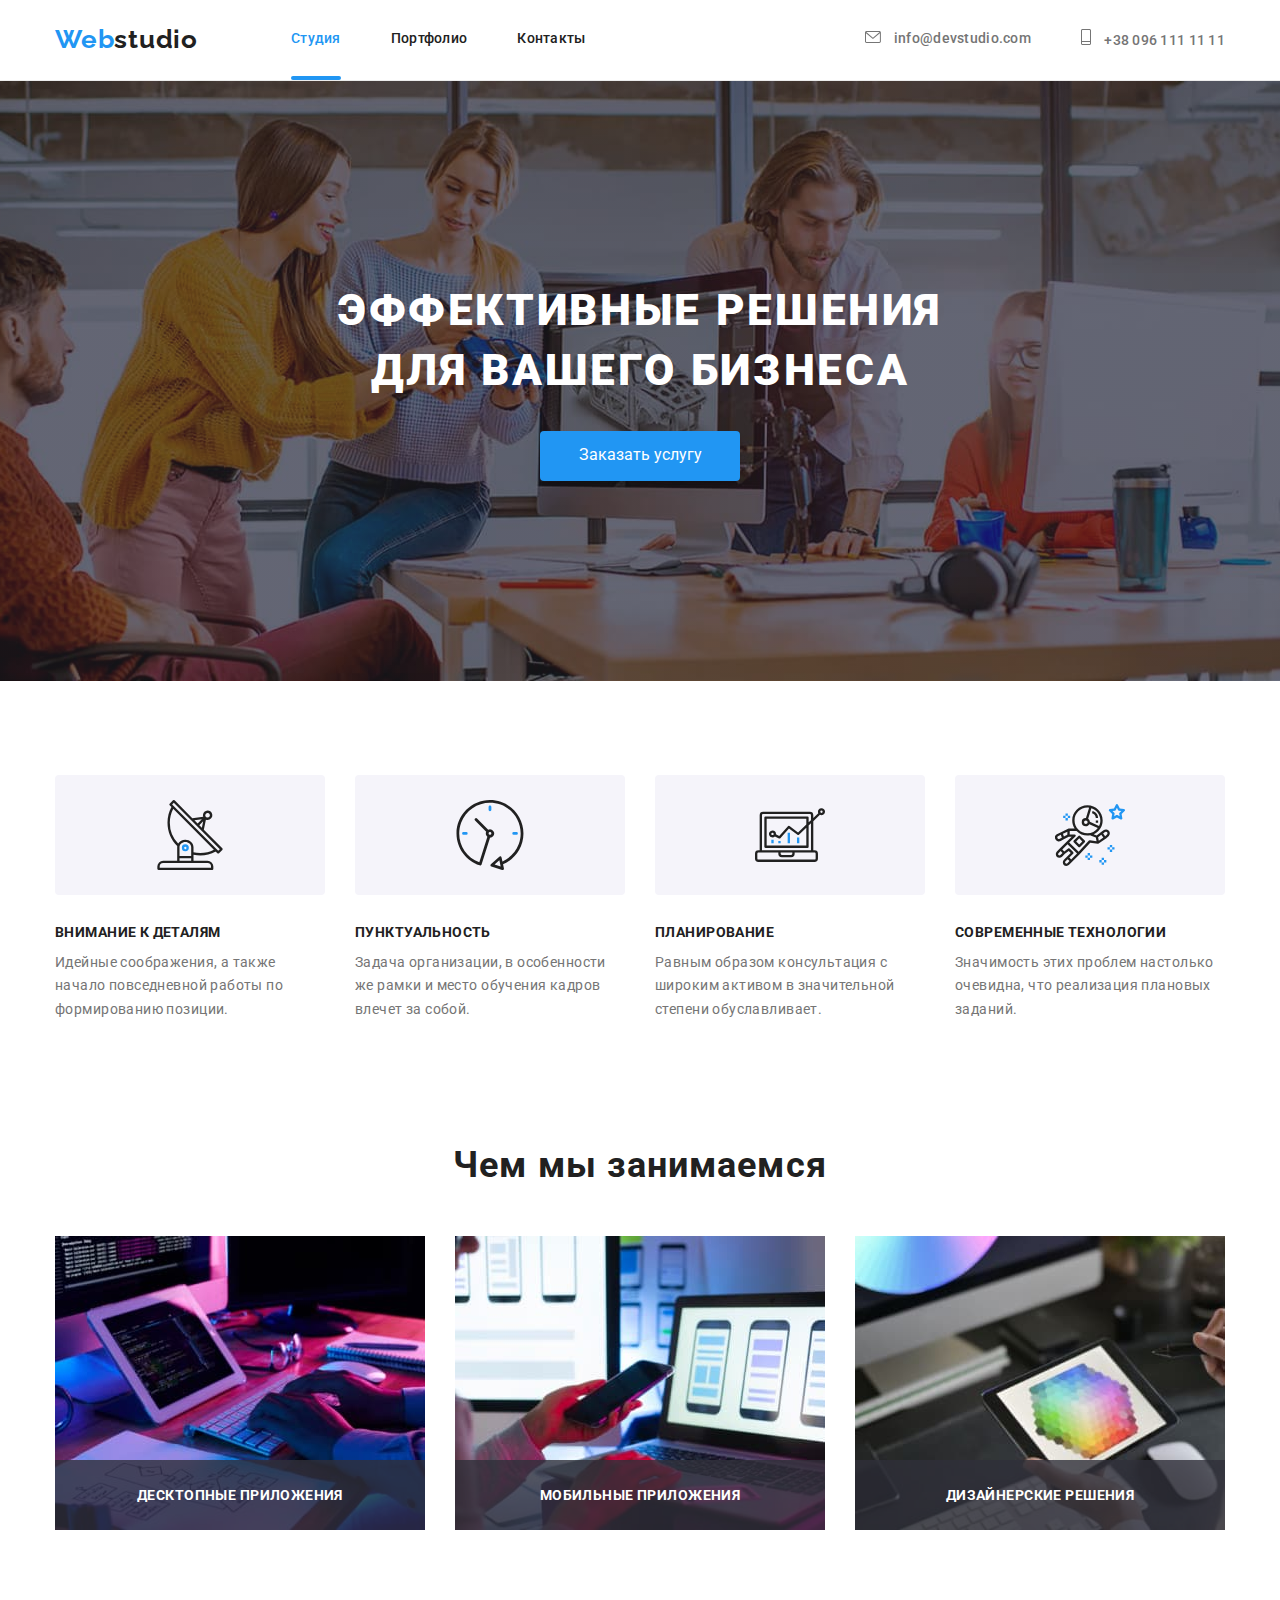
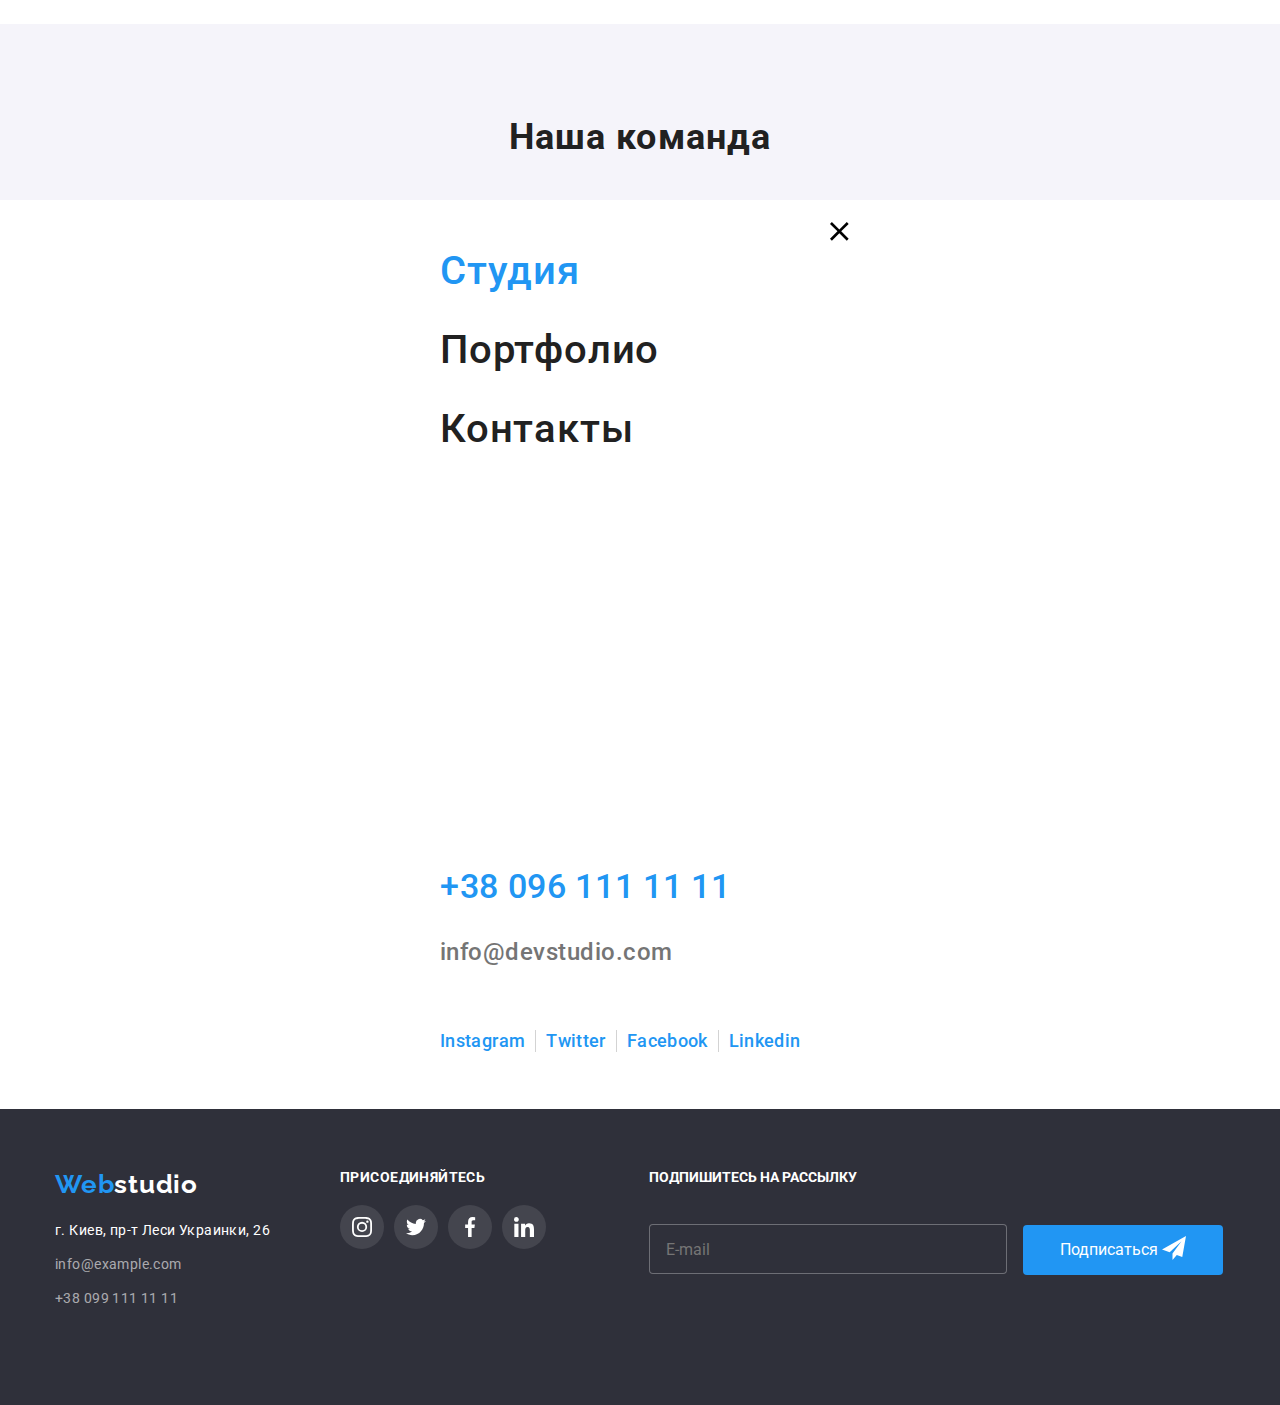
==== commit 9313b099: "домашняя после доработки" ====
--- a/index.html
+++ b/index.html
@@ -514,8 +514,9 @@
     </div>
 </div>
     <form action="#" class="form-email" >
-    <div class="form-email__field">    
+            <div class="form-email__field"> 
             <h3 class="form-email__title">ПОДПИШИТЕСЬ НА РАССЫЛКУ</h3>
+          
             <div class="form-email___inputbox">
             <input type="email" name="email" placeholder="E-mail" class="form-email__input">
             <button type="submit" class="form-email__button">
--- a/css/main.min.css
+++ b/css/main.min.css
@@ -1,2 +1,2 @@
-/*! modern-normalize v1.1.0 | MIT License | https://github.com/sindresorhus/modern-normalize */*,::before,::after{box-sizing:border-box}html{line-height:1.15;-webkit-text-size-adjust:100%;-moz-tab-size:4;tab-size:4}body{margin:0;font-family:system-ui,-apple-system,"Segoe UI",Roboto,Helvetica,Arial,sans-serif,"Apple Color Emoji","Segoe UI Emoji"}hr{height:0;color:inherit}abbr[title]{text-decoration:underline dotted}b,strong{font-weight:bolder}code,kbd,samp,pre{font-family:ui-monospace, SFMono-Regular, Consolas, "Liberation Mono", Menlo, monospace;font-size:1em}small{font-size:80%}sub,sup{font-size:75%;line-height:0;position:relative;vertical-align:baseline}sub{bottom:-0.25em}sup{top:-0.5em}table{text-indent:0;border-color:inherit}button,input,optgroup,select,textarea{font-family:inherit;font-size:100%;line-height:1.15;margin:0}button,select{text-transform:none}button,[type="button"],[type="reset"],[type="submit"]{-webkit-appearance:button}::-moz-focus-inner{border-style:none;padding:0}:-moz-focusring{outline:1px dotted ButtonText}:-moz-ui-invalid{box-shadow:none}legend{padding:0}progress{vertical-align:baseline}::-webkit-inner-spin-button,::-webkit-outer-spin-button{height:auto}[type="search"]{-webkit-appearance:textfield;outline-offset:-2px}::-webkit-search-decoration{-webkit-appearance:none}::-webkit-file-upload-button{-webkit-appearance:button;font:inherit}summary{display:list-item}:root{--basecolor1: #ffffff;--basecolor2: #212121;--basecolor3hover: #2196f3}p,h1,h2,h3,h4,h5,h6{margin:0}ul{margin:0;padding:0}button{cursor:pointer;border:none}img{display:block;width:100%;max-width:100%;height:auto}.h2-title{font-weight:700;font-size:28px;line-height:1.17;text-align:center;letter-spacing:0.03em;color:var(--basecolor2);margin-bottom:30px}@media screen and (min-width: 1200px){.h2-title{font-size:36px;line-height:1.11;margin-bottom:50px}}.h3-title{font-weight:700;font-size:14px;line-height:1.14;letter-spacing:0.03em;text-transform:uppercase;color:var(--basecolor2);padding-bottom:10px;text-align:center}@media screen and (min-width: 768px){.h3-title{text-align:start}}.p-text{font-weight:400;font-size:14px;line-height:1.71;letter-spacing:0.03em;color:#757575}.container{min-width:320px;padding-left:15px;padding-right:15px;margin:0 auto}@media screen and (min-width: 480px){.container{width:480px}}@media screen and (min-width: 768px){.container{width:768px}}@media screen and (min-width: 1200px){.container{width:1200px}}@media screen and (max-width: 767px){.section{padding-top:60px;padding-bottom:60px}}@media screen and (min-width: 768px){.section{padding-top:60px;padding-bottom:60px}}@media screen and (min-width: 1200px){.section{padding-top:94px;padding-bottom:94px}}body{font-family:Roboto, sans-serif;color:var(--basecolor2);background-color:var(--basecolor1);margin:0}.list{list-style:none}.link{text-decoration:none;display:block}.header{background-color:inherit;border-bottom:1px solid #ececec}.header__container{display:flex;align-items:center;padding-top:24px;padding-bottom:25px;margin-left:auto;margin-right:auto}.header__logo{font-family:Raleway;font-weight:700;font-size:26px;line-height:1.19;letter-spacing:0.03em;color:var(--basecolor2);margin-right:93px}.logocolor{font-family:Raleway;font-weight:700;font-size:26px;line-height:1.19;letter-spacing:0.03em;color:var(--basecolor3hover)}.header__nav{display:none}.header__list{display:flex}.header-contact .link{font-weight:500;font-size:14px;line-height:1.14;letter-spacing:0.02em;color:#757575}.header-contact .link:hover,.header-contact .link:focus{color:var(--basecolor3hover)}.header__item:not(:last-child){margin-right:50px}.header__link{font-weight:500;font-size:14px;line-height:1.14;letter-spacing:0.02em;color:var(--basecolor2)}.header__link:hover,.header__link:focus{color:var(--basecolor3hover)}.header-contact{margin-left:auto}.header__item:not(:last-child){margin-right:50px}.header__item .link{display:flex;justify-content:center;align-items:center}.header__item-contact:not(:last-child){margin-bottom:10px}@media screen and (min-width: 1200px){.header__item-contact:not(:last-child){margin-right:50px;margin-bottom:0}}.header__link-contact{display:block;text-decoration:none}.header__list .link{transition:color 250ms cubic-bezier(0.4, 0, 0.2, 1)}.header__list .link:hover,.header__list .link:focus{color:var(--basecolor3hover)}.header__icon{margin-right:10px;fill:currentColor}.header__nav{display:none}@media screen and (min-width: 768px){.header__nav{display:flex}}.header-contact{display:none}@media screen and (min-width: 768px){.header-contact{display:block}}@media screen and (min-width: 1200px){.header-contact{margin-left:auto}}@media screen and (min-width: 1200px){.header__list-contact{display:flex;align-items:center}}.menu_open_btn{margin-left:auto;background-color:#ffffff;border:none;cursor:pointer}.menu_open_btn:hover,.menu_open_btn:focus{fill:var(--basecolor3hover)}@media screen and (min-width: 768px){.menu_open_btn{display:none}}.mob__menu{position:fixed;background-color:#ffffff;top:0;left:0;width:100vw;height:100vh;z-index:1;padding-top:0;padding-bottom:0;transform:translateY(0%);transition:transform 250ms cubic-bezier(0.4, 0, 0.2, 1),visibility}.mob__menu.is-hidden{transform:translateY(200%)}.container_mob{height:100%;display:flex;flex-direction:column;justify-content:space-between;padding-bottom:48px;padding-left:40px;padding-top:48px;position:relative;max-width:480px;margin-left:auto;margin-right:auto}.menu_close_btn{position:absolute;display:block;margin-left:auto;top:10px;right:15px;background-color:#fff;border:none;cursor:pointer}.menu_close_btn:hover,.menu_close_btn:focus{fill:var(--basecolor3hover)}.header__list-tel{display:flex;flex-direction:column;align-items:flex-start}.header__item-tel:not(:last-child){margin-bottom:32px}.header-contact-tel__list{margin-bottom:64px}.header-contact-tel__item:not(:last-child){margin-bottom:32px}.header__link-tel{font-weight:500;font-size:40px;line-height:1.17;text-align:center;letter-spacing:0.02em;color:var(--basecolor2)}.header__link-tel--current{color:var(--basecolor3hover)}.header__link-contact-tel{font-weight:500;font-size:34px;line-height:1.18;letter-spacing:0.02em;color:var(--basecolor3hover)}.header__link-contact-mail{font-weight:500;font-size:24px;line-height:28px;letter-spacing:0.02em;color:#757575}.social_network-tel__link{font-weight:500;font-size:18px;line-height:1.22;letter-spacing:0.02em;color:#2196F3}.social_network-tel__item:not(:first-child){padding-left:10px}.social_network-tel__item:not(:last-child){padding-right:10px;border-right:1px solid rgba(33,33,33,0.2)}.social_network-tel__list{display:flex;padding-right:10px}.container__make-order{padding:0;width:100%}.make-order{background-color:#2f303a;background-image:linear-gradient(rgba(47,48,58,0.4), rgba(47,48,58,0.4)),url(../images/makeorder_bg_tel.jpg);background-repeat:no-repeat;background-position:center;background-size:cover;padding-top:118px;padding-bottom:118px}@media (min-device-pixel-ratio: 2), (min-resolution: 192dpi), (min-resolution: 2dppx){.make-order{background-image:linear-gradient(rgba(47,48,58,0.4), rgba(47,48,58,0.4)),url(../images/makeorder_bg_tel_x2.jpg)}}@media screen and (min-width: 768px){.make-order{background-image:linear-gradient(rgba(47,48,58,0.4), rgba(47,48,58,0.4)),url(../images/makeorder_bg_tab.jpg);padding-left:204px;padding-right:204px}}@media screen and (min-width: 768px) and (min-device-pixel-ratio: 2), screen and (min-width: 768px) and (min-resolution: 192dpi), screen and (min-width: 768px) and (min-resolution: 2dppx){.make-order{background-image:linear-gradient(rgba(47,48,58,0.4), rgba(47,48,58,0.4)),url(../images/makeorder_bg_tab_x2.jpg)}}@media screen and (min-width: 1200px){.make-order{padding-top:200px;padding-bottom:200px;background-image:linear-gradient(rgba(47,48,58,0.4), rgba(47,48,58,0.4)),url(../images/makeorderbackground.jpg);padding-left:204px;padding-right:204px}}@media screen and (min-width: 1200px) and (min-device-pixel-ratio: 2), screen and (min-width: 1200px) and (min-resolution: 192dpi), screen and (min-width: 1200px) and (min-resolution: 2dppx){.make-order{background-image:linear-gradient(rgba(47,48,58,0.4), rgba(47,48,58,0.4)),url(../images/makeorderbackground_x2.jpg)}}.make-order__title{font-family:Roboto;font-style:normal;font-weight:900;font-size:26px;line-height:1.61;text-align:center;letter-spacing:0.06em;text-transform:uppercase;color:var(--basecolor1);margin:0 auto 30px;max-width:700px}@media screen and (min-width: 1200px){.make-order__title{font-size:44px;line-height:1.36}}.make-order__button{color:var(--basecolor1);background:var(--basecolor3hover);text-align:center;margin:0 auto;display:block;width:200px;height:50px;box-shadow:0px 4px 4px rgba(0,0,0,0.15);border-radius:4px;transition:color 250ms cubic-bezier(0.4, 0, 0.2, 1),background-color 250ms cubic-bezier(0.4, 0, 0.2, 1),box-shadow 250ms cubic-bezier(0.4, 0, 0.2, 1)}.make-order__button:hover,.make-order__button:focus{background:#188ce8}.current{color:var(--basecolor3hover);position:relative}.current::after{content:"";position:absolute;width:100%;height:4px;border-radius:4px;background-color:var(--basecolor3hover);left:0;bottom:-33px}.features{padding-top:60px}@media screen and (min-width: 1200px){.features{padding-top:94px}}@media screen and (min-width: 768px){.features__list{display:flex;flex-wrap:wrap;justify-content:center}}@media screen and (min-width: 1200px){.features__list{flex-wrap:nowrap}}.features__item{align-items:center;margin-bottom:30px}@media screen and (min-width: 768px){.features__item{width:270px;margin-right:30px}}@media screen and (min-width: 1200px){.features__item:last-child{margin-right:0}}.features__icon{display:flex;justify-content:center;align-items:center;height:120px;border-radius:4px;background-color:#f5f4fa;background-position:center;margin-bottom:30px}.our-work{display:none;padding-top:94px;padding-bottom:94px}@media screen and (min-width: 1200px){.our-work{display:flex}}.our-work__list{display:flex}.our-work__item+.our-work__item{margin-left:30px}.our-work__item:first-child{margin-left:0}.our-work__img{position:relative}.our-work__text{position:absolute;width:370px;height:70px;display:flex;justify-content:center;align-items:center;bottom:0;left:0;font-size:14px;font-weight:700;line-height:1, 14;letter-spacing:0.03em;text-align:center;color:var(--basecolor1);background-color:rgba(47,48,58,0.8)}.our-team{padding-top:60px;padding-bottom:60px;background:#f5f4fa}@media screen and (min-width: 1200px){.our-team{padding-top:94px;padding-bottom:94px}}@media screen and (min-width: 768px){.our-team__list{display:flex;flex-wrap:wrap;justify-content:center}}@media screen and (min-width: 1200px){.our-team__list{flex-wrap:nowrap}}.our-team__item{background:var(--basecolor1);box-shadow:0px 1px 3px rgba(0,0,0,0.12),0px 1px 1px rgba(0,0,0,0.14),0px 2px 1px rgba(0,0,0,0.2);border-radius:0px 0px 4px 4px;align-items:center}@media screen and (min-width: 768px){.our-team__item{width:270px;margin-left:30px;margin-bottom:30px}}@media screen and (min-width: 1200px){.our-team__item:first-child{margin-left:0}}.our-team__card{margin:30px auto}.our-team__name{margin-top:30px;text-align:center;letter-spacing:0.03em}.our-team__post{text-align:center;letter-spacing:0.03em}@media screen and (min-width: 1200px){.our-team__title{margin-bottom:50px}}.our-team__sociallist{display:flex;justify-content:center}.our-team__socialitem+.our-team__socialitem{margin-left:10px}.our-team__sociallink{width:44px;height:44px;display:flex;justify-content:center;align-items:center;border-radius:50%;transition:background-color 250ms cubic-bezier(0.4, 0, 0.2, 1)}.our-team__sociallink:hover,.our-team__sociallink:focus{background-color:var(--basecolor3hover)}.our-team__sociallink:hover .our-team__socialicon,.our-team__sociallink:focus .our-team__socialicon{fill:var(--basecolor1)}.our-team__socialicon{width:20px;height:20px;fill:#afb1b8;transition:fill 250ms cubic-bezier(0.4, 0, 0.2, 1)}.customers{padding-top:60px;padding-bottom:60px}@media screen and (min-width: 1200px){.customers{padding-top:94px;padding-bottom:94px}}.customers__title{margin-bottom:30px}@media screen and (min-width: 1200px){.customers__title{margin-bottom:50px}}.customers__list{display:flex;flex-wrap:wrap;justify-content:center}@media screen and (min-width: 1200px){.customers__list{flex-wrap:nowrap}}.customers__item{margin-bottom:30px;margin-right:30px}.customers__item:hover{color:var(--basecolor3hover)}@media screen and (min-width: 1200px){.customers__item:last-child{margin-right:0}}.customers__link{display:flex;justify-content:center;align-items:center;width:170px;height:92px;border:1px solid;color:#afb1b8;border-color:#afb1b8;border-radius:4px;transition:color 250ms cubic-bezier(0.4, 0, 0.2, 1),border-color 250ms cubic-bezier(0.4, 0, 0.2, 1)}.customers__link:hover,.customers__link:focus{border-color:var(--basecolor3hover);color:var(--basecolor3hover)}.customers__icon{fill:currentColor}.footer{background:#2f303a;padding-top:60px;padding-bottom:calc(60px - 26.6px)}.footer__container{display:flex;flex-direction:column;align-items:center}@media screen and (min-width: 768px){.footer__container{flex-direction:row;flex-wrap:wrap;justify-content:space-between}}@media screen and (min-width: 1200px){.footer__container{flex-wrap:nowrap;justify-content:left;flex-direction:row;align-items:flex-start}}@media screen and (min-width: 768px){.footer__tablet{display:flex;justify-content:space-between;padding-left:76px;padding-right:89px}}@media screen and (min-width: 1200px){.footer__tablet{justify-content:left;padding-left:0;padding-right:0}}.footer__contact{margin-bottom:60px;text-align:center}@media screen and (min-width: 768px){.footer__contact{margin-right:165px}}@media screen and (min-width: 1200px){.footer__contact{text-align:left;margin-right:70px}}.footer__join{margin-bottom:60px;text-align:center}@media screen and (min-width: 1200px){.footer__join{text-align:left}}.footer__item{margin-bottom:10px}.footer__item:last-child{margin-bottom:0}.footer__link{font-family:inherit;font-weight:400;font-size:14px;line-height:1.71;letter-spacing:0.03em;color:var(--basecolor1);transition:color 250ms cubic-bezier(0.4, 0, 0.2, 1)}.footer__link:hover,.footer__link:focus{color:var(--basecolor3hover)}.footer__mail,.footer__tel{color:rgba(255,255,255,0.6)}.footer__logo{display:block;font-family:Raleway;font-style:normal;font-weight:700;font-size:26px;line-height:1.19;letter-spacing:0.03em;color:var(--basecolor1);margin-bottom:20px;text-align:center}@media screen and (min-width: 1200px){.footer__logo{text-align:left}}.footer__address{font-style:normal}.footer__title{color:var(--basecolor1);font-size:14px;line-height:1.17;text-align:center;margin-bottom:20px}@media screen and (min-width: 1200px){.footer__title{text-align:left}}.footer__sociallist{display:flex}.footer__socialitem{margin-right:10px}.footer__sociallink{width:44px;height:44px;background-color:rgba(255,255,255,0.1);display:flex;justify-content:center;align-items:center;border-radius:50%;transition:background-color 250ms cubic-bezier(0.4, 0, 0.2, 1)}.footer__sociallink:hover{background-color:var(--basecolor3hover)}.footer__socialicon{width:20px;height:20px;fill:var(--basecolor1)}.form-email{display:flex;flex-direction:column;justify-content:center;text-align:center;align-items:center;margin-left:auto;margin-right:auto}@media screen and (min-width: 1200px){.form-email{display:block;margin:0;flex-direction:row;justify-content:left;text-align:left;align-items:flex-start}}.form-email__title{font-style:bold;font-size:14px;line-height:1, 14;color:var(--basecolor1);margin-bottom:20px}@media screen and (min-width: 1200px){.form-email__title{text-align:left}}.form-email__button{justify-content:center;width:200px;height:50px;background-color:var(--basecolor3hover);border-radius:4px;margin-left:12px;text-align:center;padding-bottom:10px;color:var(--basecolor1);margin-top:20px}.form-email__input{width:450px;height:50px;border:1px solid rgba(255,255,255,0.3);border-radius:4px;background-color:#2f303a;color:var(--basecolor1);padding-left:16px}@media screen and (min-width: 1200px){.form-email__input{width:358px}}.form-email__field{display:flex;flex-direction:column;text-align:center;align-items:center}@media screen and (min-width: 1200px){.form-email__field{display:block;flex-direction:row;text-align:left;align-items:center;padding-left:93px}}.form-email__icon{fill:var(--basecolor1);transform:translateY(5px)}.form-email__inputbox{display:flex;flex-direction:row}.main{padding-top:94px;padding-bottom:94px}.main__list{display:flex;flex-wrap:wrap;justify-content:center;margin-bottom:50px}.main__item{margin-left:8px;border-radius:4px;cursor:pointer}.main__item:first-child{margin-left:0}.main__item:not(:last-child){margin-right:8px;margin-bottom:15px}.main__btn{padding:6px 22px;border:1px solid transparent;border-radius:4px;font-family:inherit;font-weight:500;font-size:16px;line-height:1.62;letter-spacing:0.03em;background-color:#f5f4fa;color:var(--basecolor2);cursor:pointer;transition:color 250ms cubic-bezier(0.4, 0, 0.2, 1),background-color 250ms cubic-bezier(0.4, 0, 0.2, 1)}.main__list .main__btn:hover,.main__list .main__btn:focus{color:var(--basecolor1);background:var(--basecolor3hover);box-shadow:0px 3px 1px rgba(0,0,0,0.1),0px 1px 2px rgba(0,0,0,0.08),0px 2px 2px rgba(0,0,0,0.12)}.current-button{color:var(--basecolor1);background:var(--basecolor3hover);box-shadow:0px 3px 1px rgba(0,0,0,0.1),0px 1px 2px rgba(0,0,0,0.08),0px 2px 2px rgba(0,0,0,0.12)}.portfolio__list{display:flex;flex-wrap:wrap;margin-left:-30px;margin-right:-30px}.portfolio__item{background:var(--basecolor1);border:1px solid #eeeeee;margin-left:60px}.portfolio__item:not(:last-child){margin-bottom:30px}@media screen and (min-width: 768px){.portfolio__item{flex-basis:calc((100% - 90px) / 2);margin-left:30px}}@media screen and (min-width: 1200px){.portfolio__item{flex-basis:calc((100% - 90px) / 3)}}.portfolio__card{padding:24px 20px}.portfolio__link{display:block;transition:box-shadow 250ms cubic-bezier(0.4, 0, 0.2, 1)}.portfolio__link:hover .overlay__container,.portfolio__link:focus .overlay__container{transform:translateY(0)}.portfolio__list .portfolio__link:hover .overlay__container:hover,.portfolio__list .portfolio__link:hover .overlay__container:focus,.portfolio__list .portfolio__link:focus .overlay__container:hover,.portfolio__list .portfolio__link:focus .overlay__container:focus{box-sizing:border-box;box-shadow:1px 4px 6px 0px rgba(0,0,0,0.161),0px 4px 4px 0px rgba(0,0,0,0.059),0px 1px 1px 0px rgba(0,0,0,0.122)}.overlay__thumb{position:relative;overflow:hidden;transition:250ms cubic-bezier(0.4, 0, 0.2, 1)}.overlay__container{position:absolute;top:0;left:0;width:100%;height:100%;text-align:center;background-color:rgba(33,150,243,0.9);transform:translateY(101%);transition:transform 250ms cubic-bezier(0.4, 0, 0.2, 1)}.overlay__text{font-family:Roboto;font-size:18px;font-weight:400;line-height:1.56;letter-spacing:0.03em;text-align:left;padding:24px 63px;color:var(--basecolor1)}.backdrop{position:fixed;top:0;left:0;height:100%;width:100%;background-color:rgba(0,0,0,0.2);transform:scale(1)}.backdrop.is-hidden{opacity:0;pointer-events:none;visibility:hidden}.modal{width:90vw;height:581px;padding:40px;position:relative;margin:0 auto;background-color:var(--basecolor1);box-shadow:0px 1px 3px rgba(0,0,0,0.12),0px 1px 1px rgba(0,0,0,0.14),0px 2px 1px rgba(0,0,0,0.2);border-radius:4px;opacity:1;transition:transform 250ms cubic-bezier(0.4, 0, 0.2, 1),opacity 250ms cubic-bezier(0.4, 0, 0.2, 1),background-color 250ms cubic-bezier(0.4, 0, 0.2, 1)}@media screen and (min-width: 480px){.modal{width:450px}}@media screen and (min-width: 1200px){.modal{width:528px}}.backdrop.is-hidden .modal{opacity:0;transform:translate(-50%, -50%) scale(0.2)}.modal__button{position:absolute;top:1vh;right:1vw;width:30px;height:30px;border:1px solid rgba(0,0,0,0.1);border-radius:50%;background-color:var(--basecolor1);display:flex;justify-content:center;align-items:center;box-sizing:border-box;transition:fill 250ms cubic-bezier(0.4, 0, 0.2, 1),box-shadow 250ms cubic-bezier(0.4, 0, 0.2, 1),background-color 250ms cubic-bezier(0.4, 0, 0.2, 1)}.icon-close{fill:var(--basecolor2)}.modal__button:hover>.icon-close{fill:var(--basecolor3hover)}.modal__title{font-weight:700;font-size:20px;line-height:1.15;letter-spacing:3%;text-align:center;margin-bottom:20px}.modal__input{font-weight:12px;width:100%;max-height:40px;padding-top:12px;padding-bottom:12px;padding-left:42px;border:1px solid rgba(33,33,33,0.2);border-radius:4px;cursor:pointer;transition:border-color 250ms cubic-bezier(0.4, 0, 0.2, 1)}.modal__input:focus,.modal__input:hover{border-color:var(--basecolor3hover)}.modal__btn{display:block;margin:0 auto;width:200px;height:50px;color:var(--basecolor1);background-color:var(--basecolor3hover);box-shadow:0px 1px 3px rgba(0,0,0,0.12),0px 1px 1px rgba(0,0,0,0.14),0px 2px 1px rgba(0,0,0,0.2);border-radius:4px;margin-top:20px;transition:background-color 250ms cubic-bezier(0.4, 0, 0.2, 1),box-shadow 250ms cubic-bezier(0.4, 0, 0.2, 1)}.modal__btn:hover,.modal__btn:focus{background-color:#188ce8;box-shadow:0px 1px 3px rgba(0,0,0,0.12),0px 1px 1px rgba(0,0,0,0.14),0px 2px 1px rgba(0,0,0,0.2)}.modal__field{position:relative;display:flex;flex-direction:column;margin-bottom:10px}.modal__label{display:block;box-sizing:border-box;margin-bottom:5px;font-weight:400;font-size:12px;line-height:1.17;color:#757575}.checkbox{display:flex;align-items:center;justify-content:center}.icon-checkbox{position:absolute;top:0;left:0;display:inline-block;width:16px;height:15px;border:2px solid var(--basecolor2);border-radius:2px;cursor:pointer;transition:background-color 250ms cubic-bezier(0.4, 0, 0.2, 1),border-color 250ms cubic-bezier(0.4, 0, 0.2, 1)}.modalinput-checkbox{appearance:none;-moz-appearance:none;-webkit-appearance:none;position:absolute}.modal__checkbox{position:relative;padding-left:20px;font-weight:400;font-size:12px;line-height:1.17;color:#757575}@media screen and (min-width: 1200px){.modal__checkbox{font-size:14px}}.modal__input--textarea{min-height:120px;resize:none;padding:10px 20px}.modal__icon{position:absolute;top:50%;left:15px;fill:var(--basecolor2);transition:fill 250ms cubic-bezier(0.4, 0, 0.2, 1)}.modal__input:focus ~ .modal__icon{fill:var(--basecolor3hover)}.modal__link--checkbox{color:var(--basecolor3hover);padding-right:5px}.modalinput-checkbox:checked+.icon-checkbox{background-color:var(--basecolor3hover);background-image:url(../images/iconcheck.svg);background-size:contain;background-origin:border-box;border-color:var(--basecolor3hover)}
+/*! modern-normalize v1.1.0 | MIT License | https://github.com/sindresorhus/modern-normalize */*,::before,::after{box-sizing:border-box}html{line-height:1.15;-webkit-text-size-adjust:100%;-moz-tab-size:4;tab-size:4}body{margin:0;font-family:system-ui,-apple-system,"Segoe UI",Roboto,Helvetica,Arial,sans-serif,"Apple Color Emoji","Segoe UI Emoji"}hr{height:0;color:inherit}abbr[title]{text-decoration:underline dotted}b,strong{font-weight:bolder}code,kbd,samp,pre{font-family:ui-monospace, SFMono-Regular, Consolas, "Liberation Mono", Menlo, monospace;font-size:1em}small{font-size:80%}sub,sup{font-size:75%;line-height:0;position:relative;vertical-align:baseline}sub{bottom:-0.25em}sup{top:-0.5em}table{text-indent:0;border-color:inherit}button,input,optgroup,select,textarea{font-family:inherit;font-size:100%;line-height:1.15;margin:0}button,select{text-transform:none}button,[type="button"],[type="reset"],[type="submit"]{-webkit-appearance:button}::-moz-focus-inner{border-style:none;padding:0}:-moz-focusring{outline:1px dotted ButtonText}:-moz-ui-invalid{box-shadow:none}legend{padding:0}progress{vertical-align:baseline}::-webkit-inner-spin-button,::-webkit-outer-spin-button{height:auto}[type="search"]{-webkit-appearance:textfield;outline-offset:-2px}::-webkit-search-decoration{-webkit-appearance:none}::-webkit-file-upload-button{-webkit-appearance:button;font:inherit}summary{display:list-item}:root{--basecolor1: #ffffff;--basecolor2: #212121;--basecolor3hover: #2196f3}p,h1,h2,h3,h4,h5,h6{margin:0}ul{margin:0;padding:0}button{cursor:pointer;border:none}img{display:block;width:100%;max-width:100%;height:auto}.h2-title{font-weight:700;font-size:28px;line-height:1.17;text-align:center;letter-spacing:0.03em;color:var(--basecolor2);margin-bottom:30px}@media screen and (min-width: 1200px){.h2-title{font-size:36px;line-height:1.11;margin-bottom:50px}}.h3-title{font-weight:700;font-size:14px;line-height:1.14;letter-spacing:0.03em;text-transform:uppercase;color:var(--basecolor2);padding-bottom:10px;text-align:center}@media screen and (min-width: 768px){.h3-title{text-align:start}}.p-text{font-weight:400;font-size:14px;line-height:1.71;letter-spacing:0.03em;color:#757575}.container{min-width:320px;padding-left:15px;padding-right:15px;margin:0 auto}@media screen and (min-width: 480px){.container{width:480px}}@media screen and (min-width: 768px){.container{width:768px}}@media screen and (min-width: 1200px){.container{width:1200px}}@media screen and (min-width: 320px) and (max-width: 479px){.section{padding-top:60px;padding-bottom:60px}}@media screen and (min-width: 480px){.section{padding-top:60px;padding-bottom:60px}}@media screen and (min-width: 1200px){.section{padding-top:94px;padding-bottom:94px}}body{font-family:Roboto, sans-serif;color:var(--basecolor2);background-color:var(--basecolor1);margin:0}.list{list-style:none}.link{text-decoration:none;display:block}.header{background-color:inherit;border-bottom:1px solid #ececec}.header__container{display:flex;align-items:center;padding-top:24px;padding-bottom:25px;margin-left:auto;margin-right:auto}.header__logo{font-family:Raleway;font-weight:700;font-size:26px;line-height:1.19;letter-spacing:0.03em;color:var(--basecolor2);margin-right:93px}.logocolor{font-family:Raleway;font-weight:700;font-size:26px;line-height:1.19;letter-spacing:0.03em;color:var(--basecolor3hover)}.header__nav{display:none}.header__list{display:flex}.header-contact .link{font-weight:500;font-size:14px;line-height:1.14;letter-spacing:0.02em;color:#757575}.header-contact .link:hover,.header-contact .link:focus{color:var(--basecolor3hover)}.header__item:not(:last-child){margin-right:50px}.header__link{font-weight:500;font-size:14px;line-height:1.14;letter-spacing:0.02em;color:var(--basecolor2)}.header__link:hover,.header__link:focus{color:var(--basecolor3hover)}.header-contact{margin-left:auto}.header__item:not(:last-child){margin-right:50px}.header__item .link{display:flex;justify-content:center;align-items:center}.header__item-contact:not(:last-child){margin-bottom:10px}@media screen and (min-width: 1200px){.header__item-contact:not(:last-child){margin-right:50px;margin-bottom:0}}.header__link-contact{display:block;text-decoration:none}.header__list .link{transition:color 250ms cubic-bezier(0.4, 0, 0.2, 1)}.header__list .link:hover,.header__list .link:focus{color:var(--basecolor3hover)}.header__icon{margin-right:10px;fill:currentColor}.header__nav{display:none}@media screen and (min-width: 768px){.header__nav{display:flex}}.header-contact{display:none}@media screen and (min-width: 768px){.header-contact{display:block}}@media screen and (min-width: 1200px){.header-contact{margin-left:auto}}@media screen and (min-width: 1200px){.header__list-contact{display:flex;align-items:center}}.menu_open_btn{margin-left:auto;background-color:#ffffff;border:none;cursor:pointer}.menu_open_btn:hover,.menu_open_btn:focus{fill:var(--basecolor3hover)}@media screen and (min-width: 768px){.menu_open_btn{display:none}}.mob__menu{position:fixed;background-color:#ffffff;top:0;left:0;width:100vw;height:100vh;z-index:1;padding-top:0;padding-bottom:0;transform:translateY(0%);transition:transform 250ms cubic-bezier(0.4, 0, 0.2, 1),visibility}.mob__menu.is-hidden{transform:translateY(200%)}.container_mob{height:100%;display:flex;flex-direction:column;justify-content:space-between;padding-bottom:48px;padding-left:40px;padding-top:48px;position:relative;max-width:480px;margin-left:auto;margin-right:auto}.menu_close_btn{position:absolute;display:block;margin-left:auto;top:10px;right:15px;background-color:#fff;border:none;cursor:pointer}.menu_close_btn:hover,.menu_close_btn:focus{fill:var(--basecolor3hover)}.header__list-tel{display:flex;flex-direction:column;align-items:flex-start}.header__item-tel:not(:last-child){margin-bottom:32px}.header-contact-tel__list{margin-bottom:64px}.header-contact-tel__item:not(:last-child){margin-bottom:32px}.header__link-tel{font-weight:500;font-size:40px;line-height:1.17;text-align:center;letter-spacing:0.02em;color:var(--basecolor2)}.header__link-tel--current{color:var(--basecolor3hover)}.header__link-contact-tel{font-weight:500;font-size:34px;line-height:1.18;letter-spacing:0.02em;color:var(--basecolor3hover)}.header__link-contact-mail{font-weight:500;font-size:24px;line-height:28px;letter-spacing:0.02em;color:#757575}.social_network-tel__link{font-weight:500;font-size:18px;line-height:1.22;letter-spacing:0.02em;color:#2196F3}.social_network-tel__item:not(:first-child){padding-left:10px}.social_network-tel__item:not(:last-child){padding-right:10px;border-right:1px solid rgba(33,33,33,0.2)}.social_network-tel__list{display:flex;padding-right:10px}.container__make-order{padding:0;width:100%}.make-order{background-color:#2f303a;background-image:linear-gradient(rgba(47,48,58,0.4), rgba(47,48,58,0.4)),url(../images/makeorder_bg_tel.jpg);background-repeat:no-repeat;background-position:center;background-size:cover;padding-top:118px;padding-bottom:118px}@media (min-device-pixel-ratio: 2), (min-resolution: 192dpi), (min-resolution: 2dppx){.make-order{background-image:linear-gradient(rgba(47,48,58,0.4), rgba(47,48,58,0.4)),url(../images/makeorder_bg_tel_x2.jpg)}}@media screen and (min-width: 768px){.make-order{background-image:linear-gradient(rgba(47,48,58,0.4), rgba(47,48,58,0.4)),url(../images/makeorder_bg_tab.jpg);padding-left:204px;padding-right:204px}}@media screen and (min-width: 768px) and (min-device-pixel-ratio: 2), screen and (min-width: 768px) and (min-resolution: 192dpi), screen and (min-width: 768px) and (min-resolution: 2dppx){.make-order{background-image:linear-gradient(rgba(47,48,58,0.4), rgba(47,48,58,0.4)),url(../images/makeorder_bg_tab_x2.jpg)}}@media screen and (min-width: 1200px){.make-order{padding-top:200px;padding-bottom:200px;background-image:linear-gradient(rgba(47,48,58,0.4), rgba(47,48,58,0.4)),url(../images/makeorderbackground.jpg);padding-left:204px;padding-right:204px}}@media screen and (min-width: 1200px) and (min-device-pixel-ratio: 2), screen and (min-width: 1200px) and (min-resolution: 192dpi), screen and (min-width: 1200px) and (min-resolution: 2dppx){.make-order{background-image:linear-gradient(rgba(47,48,58,0.4), rgba(47,48,58,0.4)),url(../images/makeorderbackground_x2.jpg)}}.make-order__title{font-family:Roboto;font-style:normal;font-weight:900;font-size:26px;line-height:1.61;text-align:center;letter-spacing:0.06em;text-transform:uppercase;color:var(--basecolor1);margin:0 auto 30px;max-width:700px}@media screen and (min-width: 1200px){.make-order__title{font-size:44px;line-height:1.36}}.make-order__button{color:var(--basecolor1);background:var(--basecolor3hover);text-align:center;margin:0 auto;display:block;width:200px;height:50px;box-shadow:0px 4px 4px rgba(0,0,0,0.15);border-radius:4px;transition:color 250ms cubic-bezier(0.4, 0, 0.2, 1),background-color 250ms cubic-bezier(0.4, 0, 0.2, 1),box-shadow 250ms cubic-bezier(0.4, 0, 0.2, 1)}.make-order__button:hover,.make-order__button:focus{background:#188ce8}.current{color:var(--basecolor3hover);position:relative}.current::after{content:"";position:absolute;width:100%;height:4px;border-radius:4px;background-color:var(--basecolor3hover);left:0;bottom:-33px}.features{padding-top:60px;padding-bottom:0}@media screen and (min-width: 1200px){.features{padding-top:94px}}@media screen and (min-width: 768px){.features__list{display:flex;flex-wrap:wrap;justify-content:center}}@media screen and (min-width: 1200px){.features__list{flex-wrap:nowrap}}.features section{margin-bottom:0}.features__item{align-items:center;margin-bottom:30px}@media screen and (min-width: 768px){.features__item{width:270px;margin-right:30px}}@media screen and (min-width: 1200px){.features__item:last-child{margin-right:0}}.features__icon{display:flex;justify-content:center;align-items:center;height:120px;border-radius:4px;background-color:#f5f4fa;background-position:center;margin-bottom:30px}.our-work{display:none;padding-top:94px;padding-bottom:94px}@media screen and (min-width: 1200px){.our-work{display:flex}}.our-work__list{display:flex}.our-work__item+.our-work__item{margin-left:30px}.our-work__item:first-child{margin-left:0}.our-work__img{position:relative}.our-work__text{position:absolute;width:370px;height:70px;display:flex;justify-content:center;align-items:center;bottom:0;left:0;font-size:14px;font-weight:700;line-height:1, 14;letter-spacing:0.03em;text-align:center;color:var(--basecolor1);background-color:rgba(47,48,58,0.8)}.our-team{padding-top:60px;padding-bottom:60px;background:#f5f4fa}@media screen and (min-width: 1200px){.our-team{padding-top:94px;padding-bottom:94px}}@media screen and (min-width: 768px){.our-team__list{display:flex;flex-wrap:wrap;justify-content:center}}@media screen and (min-width: 1200px){.our-team__list{flex-wrap:nowrap}}.our-team__item{background:var(--basecolor1);box-shadow:0px 1px 3px rgba(0,0,0,0.12),0px 1px 1px rgba(0,0,0,0.14),0px 2px 1px rgba(0,0,0,0.2);border-radius:0px 0px 4px 4px;align-items:center}.our-team__item:not(:last-child){margin-bottom:30px}@media screen and (min-width: 768px){.our-team__item{width:270px;margin-left:30px;margin-bottom:30px}}@media screen and (min-width: 1200px){.our-team__item:first-child{margin-left:0}}.our-team__card{padding:30px auto}.our-team__name{margin-top:30px;text-align:center;letter-spacing:0.03em}.our-team__post{text-align:center;letter-spacing:0.03em}@media screen and (min-width: 1200px){.our-team__title{margin-bottom:50px}}.our-team__sociallist{display:flex;justify-content:center}.our-team__socialitem+.our-team__socialitem{margin-left:10px}.our-team__sociallink{width:44px;height:44px;display:flex;justify-content:center;align-items:center;border-radius:50%;transition:background-color 250ms cubic-bezier(0.4, 0, 0.2, 1)}.our-team__sociallink:hover,.our-team__sociallink:focus{background-color:var(--basecolor3hover)}.our-team__sociallink:hover .our-team__socialicon,.our-team__sociallink:focus .our-team__socialicon{fill:var(--basecolor1)}.our-team__socialicon{width:20px;height:20px;fill:#afb1b8;transition:fill 250ms cubic-bezier(0.4, 0, 0.2, 1)}.customers{padding-top:60px;padding-bottom:60px}@media screen and (min-width: 1200px){.customers{padding-top:94px;padding-bottom:94px}}.customers__title{margin-bottom:30px}@media screen and (min-width: 1200px){.customers__title{margin-bottom:50px}}.customers__list{display:flex;flex-wrap:wrap;justify-content:center}@media screen and (min-width: 1200px){.customers__list{flex-wrap:nowrap}}.customers__item{margin-bottom:30px;margin-right:30px}.customers__item:hover{color:var(--basecolor3hover)}@media screen and (min-width: 1200px){.customers__item:last-child{margin-right:0}}.customers__link{display:flex;justify-content:center;align-items:center;width:170px;height:92px;border:1px solid;color:#afb1b8;border-color:#afb1b8;border-radius:4px;transition:color 250ms cubic-bezier(0.4, 0, 0.2, 1),border-color 250ms cubic-bezier(0.4, 0, 0.2, 1)}.customers__link:hover,.customers__link:focus{border-color:var(--basecolor3hover);color:var(--basecolor3hover)}.customers__icon{fill:currentColor}.footer{background:#2f303a;padding-top:60px;padding-bottom:calc(60px - 26.6px)}.footer__container{display:flex;flex-direction:column;align-items:center}@media screen and (min-width: 768px){.footer__container{flex-direction:row;flex-wrap:wrap;justify-content:space-between}}@media screen and (min-width: 1200px){.footer__container{flex-wrap:nowrap;justify-content:left;flex-direction:row;align-items:flex-start}}@media screen and (min-width: 768px){.footer__tablet{display:flex;justify-content:space-between;padding-left:76px;padding-right:89px}}@media screen and (min-width: 1200px){.footer__tablet{justify-content:left;padding-left:0;padding-right:0}}.footer__contact{margin-bottom:60px;text-align:center}@media screen and (min-width: 768px){.footer__contact{margin-right:165px}}@media screen and (min-width: 1200px){.footer__contact{text-align:left;margin-right:70px}}.footer__join{margin-bottom:60px;text-align:center}@media screen and (min-width: 1200px){.footer__join{text-align:left}}.footer__item{margin-bottom:10px}.footer__item:last-child{margin-bottom:0}.footer__link{font-family:inherit;font-weight:400;font-size:14px;line-height:1.71;letter-spacing:0.03em;color:var(--basecolor1);transition:color 250ms cubic-bezier(0.4, 0, 0.2, 1)}.footer__link:hover,.footer__link:focus{color:var(--basecolor3hover)}.footer__mail,.footer__tel{color:rgba(255,255,255,0.6)}.footer__logo{display:block;font-family:Raleway;font-style:normal;font-weight:700;font-size:26px;line-height:1.19;letter-spacing:0.03em;color:var(--basecolor1);margin-bottom:20px;text-align:center}@media screen and (min-width: 1200px){.footer__logo{text-align:left}}.footer__address{font-style:normal}.footer__title{color:var(--basecolor1);font-size:14px;line-height:1.17;text-align:center;margin-bottom:20px}@media screen and (min-width: 1200px){.footer__title{text-align:left}}.footer__sociallist{display:flex}.footer__socialitem{margin-right:10px}.footer__sociallink{width:44px;height:44px;background-color:rgba(255,255,255,0.1);display:flex;justify-content:center;align-items:center;border-radius:50%;transition:background-color 250ms cubic-bezier(0.4, 0, 0.2, 1)}.footer__sociallink:hover{background-color:var(--basecolor3hover)}.footer__socialicon{width:20px;height:20px;fill:var(--basecolor1)}.form-email{display:flex;flex-direction:column;justify-content:center;text-align:center;align-items:center}@media screen and (min-width: 1200px){.form-email{display:block;margin:0;flex-direction:row;justify-content:left;text-align:left;align-items:flex-start}}.form-email__title{font-style:bold;font-size:14px;line-height:1, 14;color:var(--basecolor1);margin-bottom:20px}@media screen and (min-width: 1200px){.form-email__title{text-align:left}}.form-email__button{justify-content:center;width:200px;height:50px;background-color:var(--basecolor3hover);border-radius:4px;margin-left:12px;text-align:center;padding-bottom:10px;color:var(--basecolor1);margin-top:20px}.form-email__input{width:100%;height:50px;border:1px solid rgba(255,255,255,0.3);border-radius:4px;background-color:#2f303a;color:var(--basecolor1);padding-left:16px}@media screen and (min-width: 1200px){.form-email__input{width:358px}}.form-email__field{display:flex;flex-direction:column;text-align:center;align-items:center}@media screen and (min-width: 1200px){.form-email__field{display:block;flex-direction:row;text-align:left;align-items:center;padding-left:93px}}.form-email__icon{fill:var(--basecolor1);transform:translateY(5px)}.form-email__inputbox{display:block}.main{padding-top:94px;padding-bottom:94px}.main__list{display:flex;flex-wrap:wrap;justify-content:center;margin-bottom:50px}.main__item{margin-left:8px;border-radius:4px;cursor:pointer}.main__item:first-child{margin-left:0}.main__item:not(:last-child){margin-right:8px;margin-bottom:15px}.main__btn{padding:6px 22px;border:1px solid transparent;border-radius:4px;font-family:inherit;font-weight:500;font-size:16px;line-height:1.62;letter-spacing:0.03em;background-color:#f5f4fa;color:var(--basecolor2);cursor:pointer;transition:color 250ms cubic-bezier(0.4, 0, 0.2, 1),background-color 250ms cubic-bezier(0.4, 0, 0.2, 1)}.main__list .main__btn:hover,.main__list .main__btn:focus{color:var(--basecolor1);background:var(--basecolor3hover);box-shadow:0px 3px 1px rgba(0,0,0,0.1),0px 1px 2px rgba(0,0,0,0.08),0px 2px 2px rgba(0,0,0,0.12)}.current-button{color:var(--basecolor1);background:var(--basecolor3hover);box-shadow:0px 3px 1px rgba(0,0,0,0.1),0px 1px 2px rgba(0,0,0,0.08),0px 2px 2px rgba(0,0,0,0.12)}.portfolio__list{display:flex;flex-wrap:wrap}@media screen and (min-width: 768px){.portfolio__list{margin-left:-30px;margin-right:-30px}}.portfolio__item{background:var(--basecolor1);border:1px solid #eeeeee}.portfolio__item:not(:last-child){margin-bottom:30px}@media screen and (min-width: 768px){.portfolio__item{flex-basis:calc((100% - 90px) / 2);margin-left:30px}}@media screen and (min-width: 1200px){.portfolio__item{flex-basis:calc((100% - 90px) / 3)}}.portfolio__card{padding:24px 20px}.portfolio__link{display:block;transition:box-shadow 250ms cubic-bezier(0.4, 0, 0.2, 1)}.portfolio__link:hover .overlay__container,.portfolio__link:focus .overlay__container{transform:translateY(0)}.portfolio__list .portfolio__link:hover .overlay__container:hover,.portfolio__list .portfolio__link:hover .overlay__container:focus,.portfolio__list .portfolio__link:focus .overlay__container:hover,.portfolio__list .portfolio__link:focus .overlay__container:focus{box-sizing:border-box;box-shadow:1px 4px 6px 0px rgba(0,0,0,0.161),0px 4px 4px 0px rgba(0,0,0,0.059),0px 1px 1px 0px rgba(0,0,0,0.122)}.overlay__thumb{position:relative;overflow:hidden;transition:250ms cubic-bezier(0.4, 0, 0.2, 1)}.overlay__container{position:absolute;top:0;left:0;width:100%;height:100%;text-align:center;background-color:rgba(33,150,243,0.9);transform:translateY(101%);transition:transform 250ms cubic-bezier(0.4, 0, 0.2, 1)}.overlay__text{font-family:Roboto;font-size:18px;font-weight:400;line-height:1.56;letter-spacing:0.03em;text-align:left;padding:24px 63px;color:var(--basecolor1)}.backdrop{position:fixed;top:0;left:0;height:100%;width:100%;background-color:rgba(0,0,0,0.2);transform:scale(1)}.backdrop.is-hidden{opacity:0;pointer-events:none;visibility:hidden}.modal{width:90vw;height:581px;padding:40px;position:relative;margin:0 auto;background-color:var(--basecolor1);box-shadow:0px 1px 3px rgba(0,0,0,0.12),0px 1px 1px rgba(0,0,0,0.14),0px 2px 1px rgba(0,0,0,0.2);border-radius:4px;opacity:1;transition:transform 250ms cubic-bezier(0.4, 0, 0.2, 1),opacity 250ms cubic-bezier(0.4, 0, 0.2, 1),background-color 250ms cubic-bezier(0.4, 0, 0.2, 1)}@media screen and (min-width: 480px){.modal{width:450px}}@media screen and (min-width: 1200px){.modal{width:528px}}.backdrop.is-hidden .modal{opacity:0;transform:translate(-50%, -50%) scale(0.2)}.modal__button{position:absolute;top:1vh;right:1vw;width:30px;height:30px;border:1px solid rgba(0,0,0,0.1);border-radius:50%;background-color:var(--basecolor1);display:flex;justify-content:center;align-items:center;box-sizing:border-box;transition:fill 250ms cubic-bezier(0.4, 0, 0.2, 1),box-shadow 250ms cubic-bezier(0.4, 0, 0.2, 1),background-color 250ms cubic-bezier(0.4, 0, 0.2, 1)}.icon-close{fill:var(--basecolor2)}.modal__button:hover>.icon-close{fill:var(--basecolor3hover)}.modal__title{font-weight:700;font-size:20px;line-height:1.15;letter-spacing:3%;text-align:center;margin-bottom:20px}.modal__input{font-weight:12px;width:100%;max-height:40px;padding-top:12px;padding-bottom:12px;padding-left:42px;border:1px solid rgba(33,33,33,0.2);border-radius:4px;cursor:pointer;transition:border-color 250ms cubic-bezier(0.4, 0, 0.2, 1)}.modal__input:focus,.modal__input:hover{border-color:var(--basecolor3hover)}.modal__btn{display:block;margin:0 auto;width:200px;height:50px;color:var(--basecolor1);background-color:var(--basecolor3hover);box-shadow:0px 1px 3px rgba(0,0,0,0.12),0px 1px 1px rgba(0,0,0,0.14),0px 2px 1px rgba(0,0,0,0.2);border-radius:4px;margin-top:20px;transition:background-color 250ms cubic-bezier(0.4, 0, 0.2, 1),box-shadow 250ms cubic-bezier(0.4, 0, 0.2, 1)}.modal__btn:hover,.modal__btn:focus{background-color:#188ce8;box-shadow:0px 1px 3px rgba(0,0,0,0.12),0px 1px 1px rgba(0,0,0,0.14),0px 2px 1px rgba(0,0,0,0.2)}.modal__field{position:relative;display:flex;flex-direction:column;margin-bottom:10px}.modal__label{display:block;box-sizing:border-box;margin-bottom:5px;font-weight:400;font-size:12px;line-height:1.17;color:#757575}.checkbox{display:flex;align-items:center;justify-content:center}.icon-checkbox{position:absolute;top:0;left:0;display:inline-block;width:16px;height:15px;border:2px solid var(--basecolor2);border-radius:2px;cursor:pointer;transition:background-color 250ms cubic-bezier(0.4, 0, 0.2, 1),border-color 250ms cubic-bezier(0.4, 0, 0.2, 1)}.modalinput-checkbox{appearance:none;-moz-appearance:none;-webkit-appearance:none;position:absolute}.modal__checkbox{position:relative;padding-left:20px;font-weight:400;font-size:12px;line-height:1.17;color:#757575}@media screen and (min-width: 1200px){.modal__checkbox{font-size:14px}}.modal__input--textarea{min-height:120px;resize:none;padding:10px 20px}.modal__icon{position:absolute;top:50%;left:15px;fill:var(--basecolor2);transition:fill 250ms cubic-bezier(0.4, 0, 0.2, 1)}.modal__input:focus ~ .modal__icon{fill:var(--basecolor3hover)}.modal__link--checkbox{color:var(--basecolor3hover);padding-right:5px}.modalinput-checkbox:checked+.icon-checkbox{background-color:var(--basecolor3hover);background-image:url(../images/iconcheck.svg);background-size:contain;background-origin:border-box;border-color:var(--basecolor3hover)}
 /*# sourceMappingURL=main.min.css.map */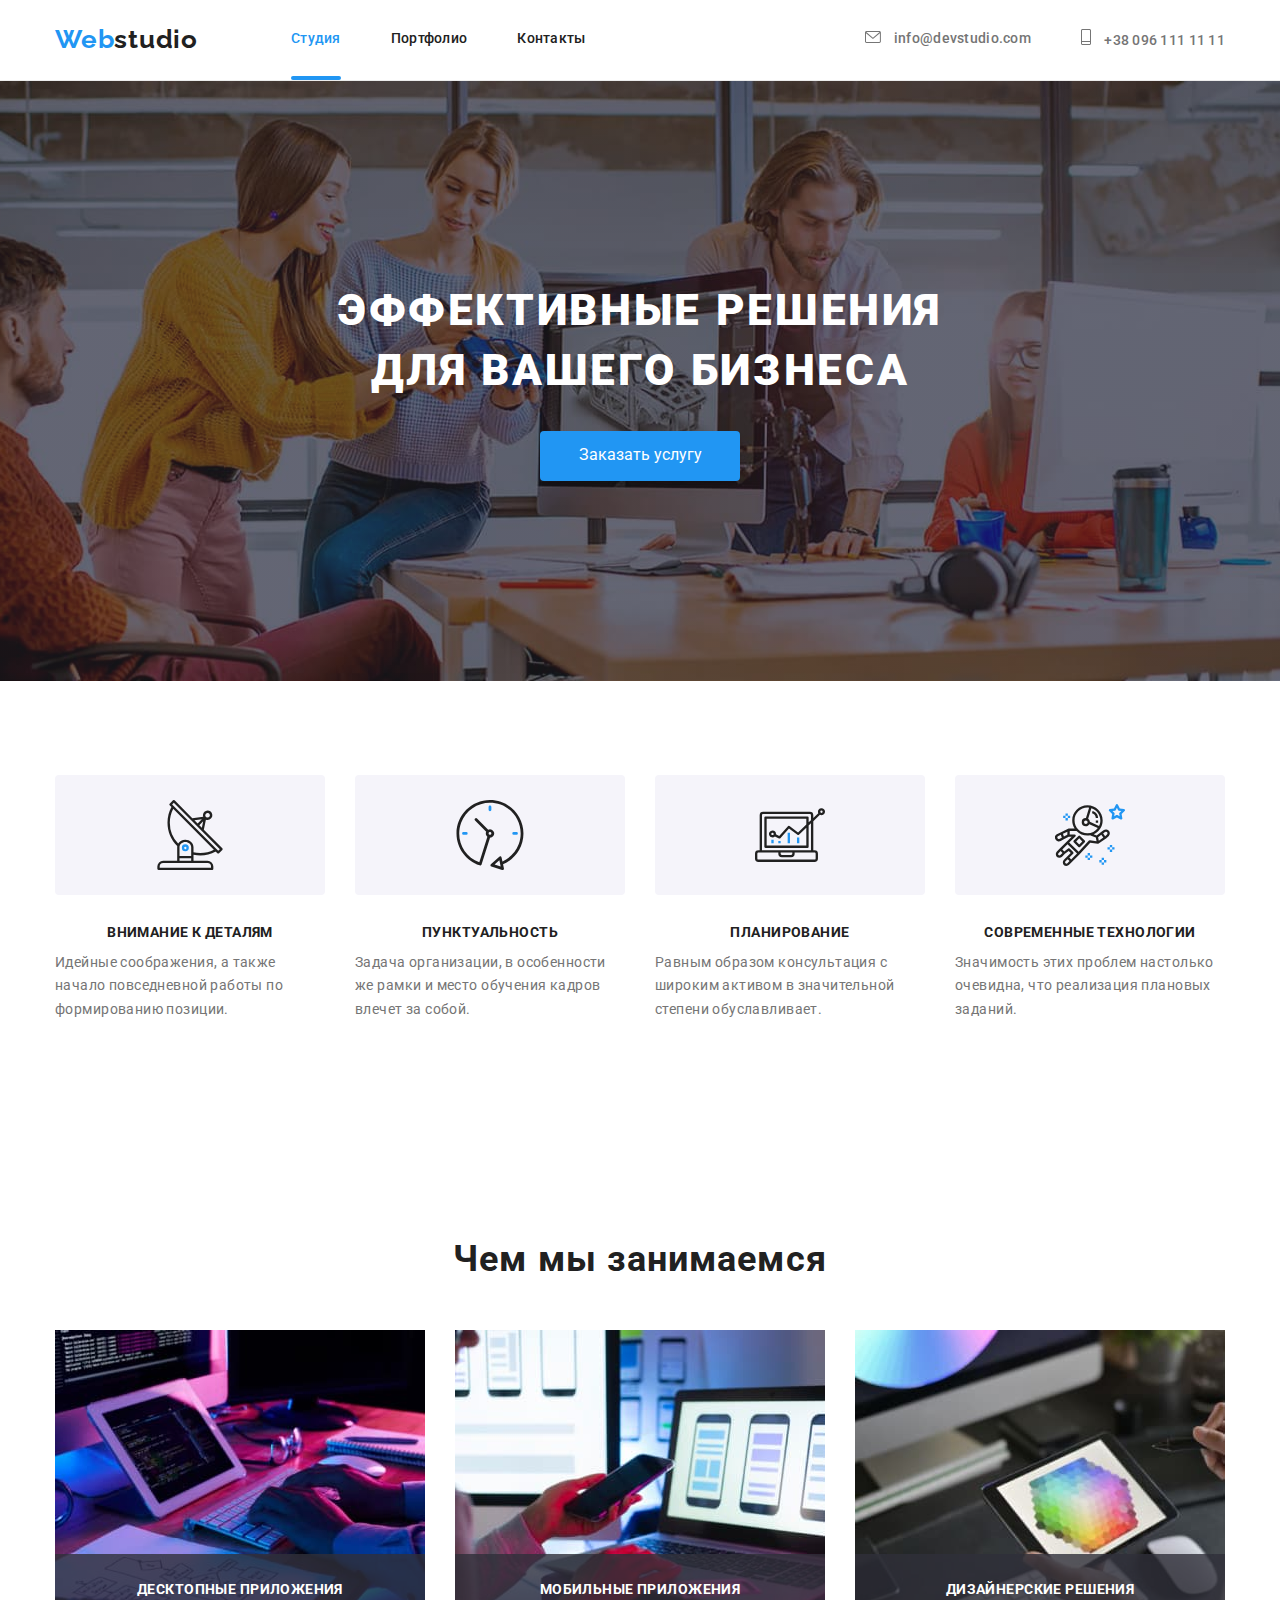
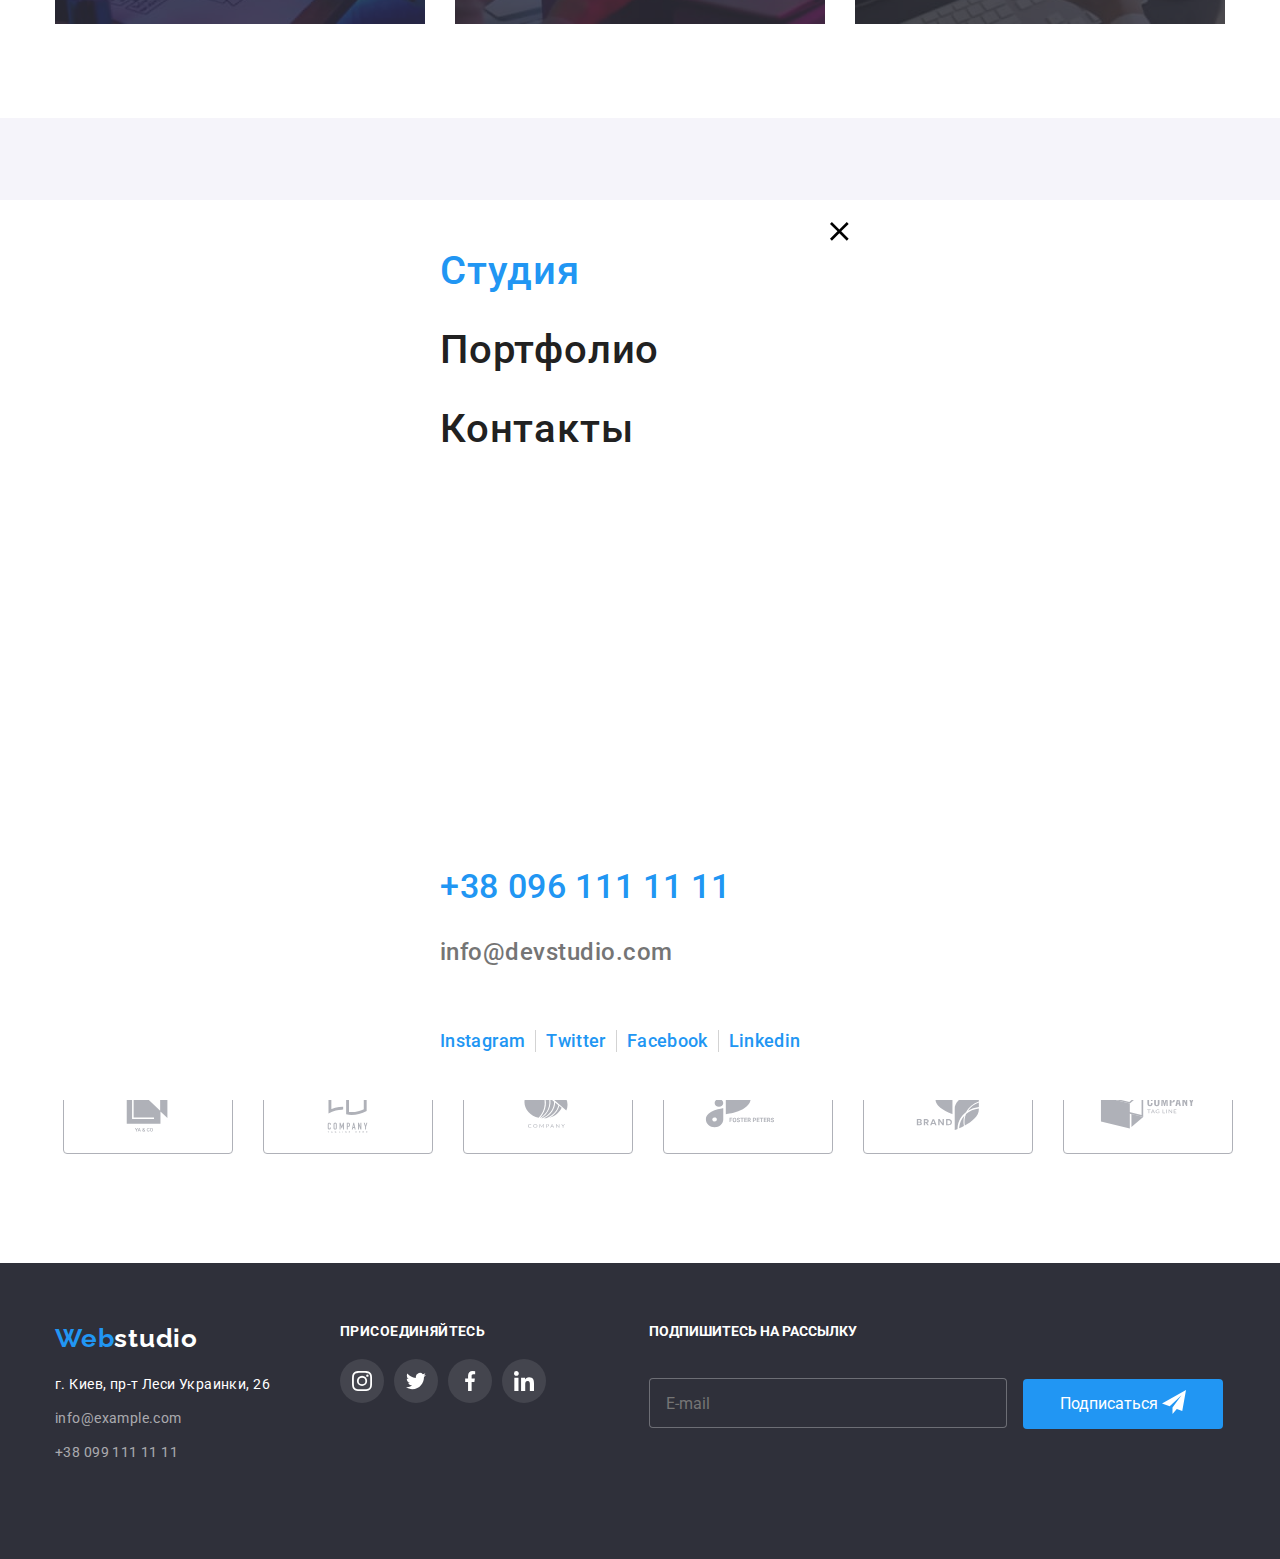
==== commit fe9a17d4: "dorabotka" ====
--- a/index.html
+++ b/index.html
@@ -139,28 +139,28 @@
                     <use href="./images/symbol-defs.svg#icon-antenna"></use>
                 </svg>
                 </div>
-                <h3 class="h3-title">внимание к деталям</h3> <p class="p-text">Идейные соображения, а также начало повседневной работы по формированию позиции.</p></li>
+                <h3 class="h3-title features__title">внимание к деталям</h3> <p class="p-text">Идейные соображения, а также начало повседневной работы по формированию позиции.</p></li>
             <li class="features__item">
                 <div class="features__icon">
                     <svg width="70" height="70">
                     <use href="./images/symbol-defs.svg#icon-clock"></use>
                 </svg>
                 </div>
-                <h3 class="h3-title">пунктуальность</h3> <p class="p-text">Задача организации, в особенности же рамки и место обучения кадров влечет за собой.</p></li>
+                <h3 class="h3-title features__title">пунктуальность</h3> <p class="p-text">Задача организации, в особенности же рамки и место обучения кадров влечет за собой.</p></li>
             <li class="features__item">
                 <div class="features__icon">
                     <svg width="70" height="70">
                     <use href="./images/symbol-defs.svg#icon-diagram"></use>
                 </svg> 
                 </div>
-                <h3 class="h3-title">планирование</h3><p class="p-text">Равным образом консультация с широким активом в значительной степени обуславливает.</p></li>
+                <h3 class="h3-title features__title">планирование</h3><p class="p-text">Равным образом консультация с широким активом в значительной степени обуславливает.</p></li>
             <li class="features__item">
                 <div class="features__icon">
                     <svg width="70" height="70">
                     <use href="./images/symbol-defs.svg#icon-astronaut"></use>
                 </svg>
                 </div>
-                <h3 class="h3-title">Современные технологии</h3><p class="p-text">Значимость этих проблем настолько очевидна, что реализация плановых заданий.</p></li>
+                <h3 class="h3-title features__title">Современные технологии</h3><p class="p-text">Значимость этих проблем настолько очевидна, что реализация плановых заданий.</p></li>
         </ul>
         </div>
     </section>
@@ -517,7 +517,7 @@
             <div class="form-email__field"> 
             <h3 class="form-email__title">ПОДПИШИТЕСЬ НА РАССЫЛКУ</h3>
           
-            <div class="form-email___inputbox">
+            <div class="form-email__inputbox">
             <input type="email" name="email" placeholder="E-mail" class="form-email__input">
             <button type="submit" class="form-email__button">
                 Подписаться<span>
--- a/css/main.min.css
+++ b/css/main.min.css
@@ -1,2 +1,2 @@
-/*! modern-normalize v1.1.0 | MIT License | https://github.com/sindresorhus/modern-normalize */*,::before,::after{box-sizing:border-box}html{line-height:1.15;-webkit-text-size-adjust:100%;-moz-tab-size:4;tab-size:4}body{margin:0;font-family:system-ui,-apple-system,"Segoe UI",Roboto,Helvetica,Arial,sans-serif,"Apple Color Emoji","Segoe UI Emoji"}hr{height:0;color:inherit}abbr[title]{text-decoration:underline dotted}b,strong{font-weight:bolder}code,kbd,samp,pre{font-family:ui-monospace, SFMono-Regular, Consolas, "Liberation Mono", Menlo, monospace;font-size:1em}small{font-size:80%}sub,sup{font-size:75%;line-height:0;position:relative;vertical-align:baseline}sub{bottom:-0.25em}sup{top:-0.5em}table{text-indent:0;border-color:inherit}button,input,optgroup,select,textarea{font-family:inherit;font-size:100%;line-height:1.15;margin:0}button,select{text-transform:none}button,[type="button"],[type="reset"],[type="submit"]{-webkit-appearance:button}::-moz-focus-inner{border-style:none;padding:0}:-moz-focusring{outline:1px dotted ButtonText}:-moz-ui-invalid{box-shadow:none}legend{padding:0}progress{vertical-align:baseline}::-webkit-inner-spin-button,::-webkit-outer-spin-button{height:auto}[type="search"]{-webkit-appearance:textfield;outline-offset:-2px}::-webkit-search-decoration{-webkit-appearance:none}::-webkit-file-upload-button{-webkit-appearance:button;font:inherit}summary{display:list-item}:root{--basecolor1: #ffffff;--basecolor2: #212121;--basecolor3hover: #2196f3}p,h1,h2,h3,h4,h5,h6{margin:0}ul{margin:0;padding:0}button{cursor:pointer;border:none}img{display:block;width:100%;max-width:100%;height:auto}.h2-title{font-weight:700;font-size:28px;line-height:1.17;text-align:center;letter-spacing:0.03em;color:var(--basecolor2);margin-bottom:30px}@media screen and (min-width: 1200px){.h2-title{font-size:36px;line-height:1.11;margin-bottom:50px}}.h3-title{font-weight:700;font-size:14px;line-height:1.14;letter-spacing:0.03em;text-transform:uppercase;color:var(--basecolor2);padding-bottom:10px;text-align:center}@media screen and (min-width: 768px){.h3-title{text-align:start}}.p-text{font-weight:400;font-size:14px;line-height:1.71;letter-spacing:0.03em;color:#757575}.container{min-width:320px;padding-left:15px;padding-right:15px;margin:0 auto}@media screen and (min-width: 480px){.container{width:480px}}@media screen and (min-width: 768px){.container{width:768px}}@media screen and (min-width: 1200px){.container{width:1200px}}@media screen and (min-width: 320px) and (max-width: 479px){.section{padding-top:60px;padding-bottom:60px}}@media screen and (min-width: 480px){.section{padding-top:60px;padding-bottom:60px}}@media screen and (min-width: 1200px){.section{padding-top:94px;padding-bottom:94px}}body{font-family:Roboto, sans-serif;color:var(--basecolor2);background-color:var(--basecolor1);margin:0}.list{list-style:none}.link{text-decoration:none;display:block}.header{background-color:inherit;border-bottom:1px solid #ececec}.header__container{display:flex;align-items:center;padding-top:24px;padding-bottom:25px;margin-left:auto;margin-right:auto}.header__logo{font-family:Raleway;font-weight:700;font-size:26px;line-height:1.19;letter-spacing:0.03em;color:var(--basecolor2);margin-right:93px}.logocolor{font-family:Raleway;font-weight:700;font-size:26px;line-height:1.19;letter-spacing:0.03em;color:var(--basecolor3hover)}.header__nav{display:none}.header__list{display:flex}.header-contact .link{font-weight:500;font-size:14px;line-height:1.14;letter-spacing:0.02em;color:#757575}.header-contact .link:hover,.header-contact .link:focus{color:var(--basecolor3hover)}.header__item:not(:last-child){margin-right:50px}.header__link{font-weight:500;font-size:14px;line-height:1.14;letter-spacing:0.02em;color:var(--basecolor2)}.header__link:hover,.header__link:focus{color:var(--basecolor3hover)}.header-contact{margin-left:auto}.header__item:not(:last-child){margin-right:50px}.header__item .link{display:flex;justify-content:center;align-items:center}.header__item-contact:not(:last-child){margin-bottom:10px}@media screen and (min-width: 1200px){.header__item-contact:not(:last-child){margin-right:50px;margin-bottom:0}}.header__link-contact{display:block;text-decoration:none}.header__list .link{transition:color 250ms cubic-bezier(0.4, 0, 0.2, 1)}.header__list .link:hover,.header__list .link:focus{color:var(--basecolor3hover)}.header__icon{margin-right:10px;fill:currentColor}.header__nav{display:none}@media screen and (min-width: 768px){.header__nav{display:flex}}.header-contact{display:none}@media screen and (min-width: 768px){.header-contact{display:block}}@media screen and (min-width: 1200px){.header-contact{margin-left:auto}}@media screen and (min-width: 1200px){.header__list-contact{display:flex;align-items:center}}.menu_open_btn{margin-left:auto;background-color:#ffffff;border:none;cursor:pointer}.menu_open_btn:hover,.menu_open_btn:focus{fill:var(--basecolor3hover)}@media screen and (min-width: 768px){.menu_open_btn{display:none}}.mob__menu{position:fixed;background-color:#ffffff;top:0;left:0;width:100vw;height:100vh;z-index:1;padding-top:0;padding-bottom:0;transform:translateY(0%);transition:transform 250ms cubic-bezier(0.4, 0, 0.2, 1),visibility}.mob__menu.is-hidden{transform:translateY(200%)}.container_mob{height:100%;display:flex;flex-direction:column;justify-content:space-between;padding-bottom:48px;padding-left:40px;padding-top:48px;position:relative;max-width:480px;margin-left:auto;margin-right:auto}.menu_close_btn{position:absolute;display:block;margin-left:auto;top:10px;right:15px;background-color:#fff;border:none;cursor:pointer}.menu_close_btn:hover,.menu_close_btn:focus{fill:var(--basecolor3hover)}.header__list-tel{display:flex;flex-direction:column;align-items:flex-start}.header__item-tel:not(:last-child){margin-bottom:32px}.header-contact-tel__list{margin-bottom:64px}.header-contact-tel__item:not(:last-child){margin-bottom:32px}.header__link-tel{font-weight:500;font-size:40px;line-height:1.17;text-align:center;letter-spacing:0.02em;color:var(--basecolor2)}.header__link-tel--current{color:var(--basecolor3hover)}.header__link-contact-tel{font-weight:500;font-size:34px;line-height:1.18;letter-spacing:0.02em;color:var(--basecolor3hover)}.header__link-contact-mail{font-weight:500;font-size:24px;line-height:28px;letter-spacing:0.02em;color:#757575}.social_network-tel__link{font-weight:500;font-size:18px;line-height:1.22;letter-spacing:0.02em;color:#2196F3}.social_network-tel__item:not(:first-child){padding-left:10px}.social_network-tel__item:not(:last-child){padding-right:10px;border-right:1px solid rgba(33,33,33,0.2)}.social_network-tel__list{display:flex;padding-right:10px}.container__make-order{padding:0;width:100%}.make-order{background-color:#2f303a;background-image:linear-gradient(rgba(47,48,58,0.4), rgba(47,48,58,0.4)),url(../images/makeorder_bg_tel.jpg);background-repeat:no-repeat;background-position:center;background-size:cover;padding-top:118px;padding-bottom:118px}@media (min-device-pixel-ratio: 2), (min-resolution: 192dpi), (min-resolution: 2dppx){.make-order{background-image:linear-gradient(rgba(47,48,58,0.4), rgba(47,48,58,0.4)),url(../images/makeorder_bg_tel_x2.jpg)}}@media screen and (min-width: 768px){.make-order{background-image:linear-gradient(rgba(47,48,58,0.4), rgba(47,48,58,0.4)),url(../images/makeorder_bg_tab.jpg);padding-left:204px;padding-right:204px}}@media screen and (min-width: 768px) and (min-device-pixel-ratio: 2), screen and (min-width: 768px) and (min-resolution: 192dpi), screen and (min-width: 768px) and (min-resolution: 2dppx){.make-order{background-image:linear-gradient(rgba(47,48,58,0.4), rgba(47,48,58,0.4)),url(../images/makeorder_bg_tab_x2.jpg)}}@media screen and (min-width: 1200px){.make-order{padding-top:200px;padding-bottom:200px;background-image:linear-gradient(rgba(47,48,58,0.4), rgba(47,48,58,0.4)),url(../images/makeorderbackground.jpg);padding-left:204px;padding-right:204px}}@media screen and (min-width: 1200px) and (min-device-pixel-ratio: 2), screen and (min-width: 1200px) and (min-resolution: 192dpi), screen and (min-width: 1200px) and (min-resolution: 2dppx){.make-order{background-image:linear-gradient(rgba(47,48,58,0.4), rgba(47,48,58,0.4)),url(../images/makeorderbackground_x2.jpg)}}.make-order__title{font-family:Roboto;font-style:normal;font-weight:900;font-size:26px;line-height:1.61;text-align:center;letter-spacing:0.06em;text-transform:uppercase;color:var(--basecolor1);margin:0 auto 30px;max-width:700px}@media screen and (min-width: 1200px){.make-order__title{font-size:44px;line-height:1.36}}.make-order__button{color:var(--basecolor1);background:var(--basecolor3hover);text-align:center;margin:0 auto;display:block;width:200px;height:50px;box-shadow:0px 4px 4px rgba(0,0,0,0.15);border-radius:4px;transition:color 250ms cubic-bezier(0.4, 0, 0.2, 1),background-color 250ms cubic-bezier(0.4, 0, 0.2, 1),box-shadow 250ms cubic-bezier(0.4, 0, 0.2, 1)}.make-order__button:hover,.make-order__button:focus{background:#188ce8}.current{color:var(--basecolor3hover);position:relative}.current::after{content:"";position:absolute;width:100%;height:4px;border-radius:4px;background-color:var(--basecolor3hover);left:0;bottom:-33px}.features{padding-top:60px;padding-bottom:0}@media screen and (min-width: 1200px){.features{padding-top:94px}}@media screen and (min-width: 768px){.features__list{display:flex;flex-wrap:wrap;justify-content:center}}@media screen and (min-width: 1200px){.features__list{flex-wrap:nowrap}}.features section{margin-bottom:0}.features__item{align-items:center;margin-bottom:30px}@media screen and (min-width: 768px){.features__item{width:270px;margin-right:30px}}@media screen and (min-width: 1200px){.features__item:last-child{margin-right:0}}.features__icon{display:flex;justify-content:center;align-items:center;height:120px;border-radius:4px;background-color:#f5f4fa;background-position:center;margin-bottom:30px}.our-work{display:none;padding-top:94px;padding-bottom:94px}@media screen and (min-width: 1200px){.our-work{display:flex}}.our-work__list{display:flex}.our-work__item+.our-work__item{margin-left:30px}.our-work__item:first-child{margin-left:0}.our-work__img{position:relative}.our-work__text{position:absolute;width:370px;height:70px;display:flex;justify-content:center;align-items:center;bottom:0;left:0;font-size:14px;font-weight:700;line-height:1, 14;letter-spacing:0.03em;text-align:center;color:var(--basecolor1);background-color:rgba(47,48,58,0.8)}.our-team{padding-top:60px;padding-bottom:60px;background:#f5f4fa}@media screen and (min-width: 1200px){.our-team{padding-top:94px;padding-bottom:94px}}@media screen and (min-width: 768px){.our-team__list{display:flex;flex-wrap:wrap;justify-content:center}}@media screen and (min-width: 1200px){.our-team__list{flex-wrap:nowrap}}.our-team__item{background:var(--basecolor1);box-shadow:0px 1px 3px rgba(0,0,0,0.12),0px 1px 1px rgba(0,0,0,0.14),0px 2px 1px rgba(0,0,0,0.2);border-radius:0px 0px 4px 4px;align-items:center}.our-team__item:not(:last-child){margin-bottom:30px}@media screen and (min-width: 768px){.our-team__item{width:270px;margin-left:30px;margin-bottom:30px}}@media screen and (min-width: 1200px){.our-team__item:first-child{margin-left:0}}.our-team__card{padding:30px auto}.our-team__name{margin-top:30px;text-align:center;letter-spacing:0.03em}.our-team__post{text-align:center;letter-spacing:0.03em}@media screen and (min-width: 1200px){.our-team__title{margin-bottom:50px}}.our-team__sociallist{display:flex;justify-content:center}.our-team__socialitem+.our-team__socialitem{margin-left:10px}.our-team__sociallink{width:44px;height:44px;display:flex;justify-content:center;align-items:center;border-radius:50%;transition:background-color 250ms cubic-bezier(0.4, 0, 0.2, 1)}.our-team__sociallink:hover,.our-team__sociallink:focus{background-color:var(--basecolor3hover)}.our-team__sociallink:hover .our-team__socialicon,.our-team__sociallink:focus .our-team__socialicon{fill:var(--basecolor1)}.our-team__socialicon{width:20px;height:20px;fill:#afb1b8;transition:fill 250ms cubic-bezier(0.4, 0, 0.2, 1)}.customers{padding-top:60px;padding-bottom:60px}@media screen and (min-width: 1200px){.customers{padding-top:94px;padding-bottom:94px}}.customers__title{margin-bottom:30px}@media screen and (min-width: 1200px){.customers__title{margin-bottom:50px}}.customers__list{display:flex;flex-wrap:wrap;justify-content:center}@media screen and (min-width: 1200px){.customers__list{flex-wrap:nowrap}}.customers__item{margin-bottom:30px;margin-right:30px}.customers__item:hover{color:var(--basecolor3hover)}@media screen and (min-width: 1200px){.customers__item:last-child{margin-right:0}}.customers__link{display:flex;justify-content:center;align-items:center;width:170px;height:92px;border:1px solid;color:#afb1b8;border-color:#afb1b8;border-radius:4px;transition:color 250ms cubic-bezier(0.4, 0, 0.2, 1),border-color 250ms cubic-bezier(0.4, 0, 0.2, 1)}.customers__link:hover,.customers__link:focus{border-color:var(--basecolor3hover);color:var(--basecolor3hover)}.customers__icon{fill:currentColor}.footer{background:#2f303a;padding-top:60px;padding-bottom:calc(60px - 26.6px)}.footer__container{display:flex;flex-direction:column;align-items:center}@media screen and (min-width: 768px){.footer__container{flex-direction:row;flex-wrap:wrap;justify-content:space-between}}@media screen and (min-width: 1200px){.footer__container{flex-wrap:nowrap;justify-content:left;flex-direction:row;align-items:flex-start}}@media screen and (min-width: 768px){.footer__tablet{display:flex;justify-content:space-between;padding-left:76px;padding-right:89px}}@media screen and (min-width: 1200px){.footer__tablet{justify-content:left;padding-left:0;padding-right:0}}.footer__contact{margin-bottom:60px;text-align:center}@media screen and (min-width: 768px){.footer__contact{margin-right:165px}}@media screen and (min-width: 1200px){.footer__contact{text-align:left;margin-right:70px}}.footer__join{margin-bottom:60px;text-align:center}@media screen and (min-width: 1200px){.footer__join{text-align:left}}.footer__item{margin-bottom:10px}.footer__item:last-child{margin-bottom:0}.footer__link{font-family:inherit;font-weight:400;font-size:14px;line-height:1.71;letter-spacing:0.03em;color:var(--basecolor1);transition:color 250ms cubic-bezier(0.4, 0, 0.2, 1)}.footer__link:hover,.footer__link:focus{color:var(--basecolor3hover)}.footer__mail,.footer__tel{color:rgba(255,255,255,0.6)}.footer__logo{display:block;font-family:Raleway;font-style:normal;font-weight:700;font-size:26px;line-height:1.19;letter-spacing:0.03em;color:var(--basecolor1);margin-bottom:20px;text-align:center}@media screen and (min-width: 1200px){.footer__logo{text-align:left}}.footer__address{font-style:normal}.footer__title{color:var(--basecolor1);font-size:14px;line-height:1.17;text-align:center;margin-bottom:20px}@media screen and (min-width: 1200px){.footer__title{text-align:left}}.footer__sociallist{display:flex}.footer__socialitem{margin-right:10px}.footer__sociallink{width:44px;height:44px;background-color:rgba(255,255,255,0.1);display:flex;justify-content:center;align-items:center;border-radius:50%;transition:background-color 250ms cubic-bezier(0.4, 0, 0.2, 1)}.footer__sociallink:hover{background-color:var(--basecolor3hover)}.footer__socialicon{width:20px;height:20px;fill:var(--basecolor1)}.form-email{display:flex;flex-direction:column;justify-content:center;text-align:center;align-items:center}@media screen and (min-width: 1200px){.form-email{display:block;margin:0;flex-direction:row;justify-content:left;text-align:left;align-items:flex-start}}.form-email__title{font-style:bold;font-size:14px;line-height:1, 14;color:var(--basecolor1);margin-bottom:20px}@media screen and (min-width: 1200px){.form-email__title{text-align:left}}.form-email__button{justify-content:center;width:200px;height:50px;background-color:var(--basecolor3hover);border-radius:4px;margin-left:12px;text-align:center;padding-bottom:10px;color:var(--basecolor1);margin-top:20px}.form-email__input{width:100%;height:50px;border:1px solid rgba(255,255,255,0.3);border-radius:4px;background-color:#2f303a;color:var(--basecolor1);padding-left:16px}@media screen and (min-width: 1200px){.form-email__input{width:358px}}.form-email__field{display:flex;flex-direction:column;text-align:center;align-items:center}@media screen and (min-width: 1200px){.form-email__field{display:block;flex-direction:row;text-align:left;align-items:center;padding-left:93px}}.form-email__icon{fill:var(--basecolor1);transform:translateY(5px)}.form-email__inputbox{display:block}.main{padding-top:94px;padding-bottom:94px}.main__list{display:flex;flex-wrap:wrap;justify-content:center;margin-bottom:50px}.main__item{margin-left:8px;border-radius:4px;cursor:pointer}.main__item:first-child{margin-left:0}.main__item:not(:last-child){margin-right:8px;margin-bottom:15px}.main__btn{padding:6px 22px;border:1px solid transparent;border-radius:4px;font-family:inherit;font-weight:500;font-size:16px;line-height:1.62;letter-spacing:0.03em;background-color:#f5f4fa;color:var(--basecolor2);cursor:pointer;transition:color 250ms cubic-bezier(0.4, 0, 0.2, 1),background-color 250ms cubic-bezier(0.4, 0, 0.2, 1)}.main__list .main__btn:hover,.main__list .main__btn:focus{color:var(--basecolor1);background:var(--basecolor3hover);box-shadow:0px 3px 1px rgba(0,0,0,0.1),0px 1px 2px rgba(0,0,0,0.08),0px 2px 2px rgba(0,0,0,0.12)}.current-button{color:var(--basecolor1);background:var(--basecolor3hover);box-shadow:0px 3px 1px rgba(0,0,0,0.1),0px 1px 2px rgba(0,0,0,0.08),0px 2px 2px rgba(0,0,0,0.12)}.portfolio__list{display:flex;flex-wrap:wrap}@media screen and (min-width: 768px){.portfolio__list{margin-left:-30px;margin-right:-30px}}.portfolio__item{background:var(--basecolor1);border:1px solid #eeeeee}.portfolio__item:not(:last-child){margin-bottom:30px}@media screen and (min-width: 768px){.portfolio__item{flex-basis:calc((100% - 90px) / 2);margin-left:30px}}@media screen and (min-width: 1200px){.portfolio__item{flex-basis:calc((100% - 90px) / 3)}}.portfolio__card{padding:24px 20px}.portfolio__link{display:block;transition:box-shadow 250ms cubic-bezier(0.4, 0, 0.2, 1)}.portfolio__link:hover .overlay__container,.portfolio__link:focus .overlay__container{transform:translateY(0)}.portfolio__list .portfolio__link:hover .overlay__container:hover,.portfolio__list .portfolio__link:hover .overlay__container:focus,.portfolio__list .portfolio__link:focus .overlay__container:hover,.portfolio__list .portfolio__link:focus .overlay__container:focus{box-sizing:border-box;box-shadow:1px 4px 6px 0px rgba(0,0,0,0.161),0px 4px 4px 0px rgba(0,0,0,0.059),0px 1px 1px 0px rgba(0,0,0,0.122)}.overlay__thumb{position:relative;overflow:hidden;transition:250ms cubic-bezier(0.4, 0, 0.2, 1)}.overlay__container{position:absolute;top:0;left:0;width:100%;height:100%;text-align:center;background-color:rgba(33,150,243,0.9);transform:translateY(101%);transition:transform 250ms cubic-bezier(0.4, 0, 0.2, 1)}.overlay__text{font-family:Roboto;font-size:18px;font-weight:400;line-height:1.56;letter-spacing:0.03em;text-align:left;padding:24px 63px;color:var(--basecolor1)}.backdrop{position:fixed;top:0;left:0;height:100%;width:100%;background-color:rgba(0,0,0,0.2);transform:scale(1)}.backdrop.is-hidden{opacity:0;pointer-events:none;visibility:hidden}.modal{width:90vw;height:581px;padding:40px;position:relative;margin:0 auto;background-color:var(--basecolor1);box-shadow:0px 1px 3px rgba(0,0,0,0.12),0px 1px 1px rgba(0,0,0,0.14),0px 2px 1px rgba(0,0,0,0.2);border-radius:4px;opacity:1;transition:transform 250ms cubic-bezier(0.4, 0, 0.2, 1),opacity 250ms cubic-bezier(0.4, 0, 0.2, 1),background-color 250ms cubic-bezier(0.4, 0, 0.2, 1)}@media screen and (min-width: 480px){.modal{width:450px}}@media screen and (min-width: 1200px){.modal{width:528px}}.backdrop.is-hidden .modal{opacity:0;transform:translate(-50%, -50%) scale(0.2)}.modal__button{position:absolute;top:1vh;right:1vw;width:30px;height:30px;border:1px solid rgba(0,0,0,0.1);border-radius:50%;background-color:var(--basecolor1);display:flex;justify-content:center;align-items:center;box-sizing:border-box;transition:fill 250ms cubic-bezier(0.4, 0, 0.2, 1),box-shadow 250ms cubic-bezier(0.4, 0, 0.2, 1),background-color 250ms cubic-bezier(0.4, 0, 0.2, 1)}.icon-close{fill:var(--basecolor2)}.modal__button:hover>.icon-close{fill:var(--basecolor3hover)}.modal__title{font-weight:700;font-size:20px;line-height:1.15;letter-spacing:3%;text-align:center;margin-bottom:20px}.modal__input{font-weight:12px;width:100%;max-height:40px;padding-top:12px;padding-bottom:12px;padding-left:42px;border:1px solid rgba(33,33,33,0.2);border-radius:4px;cursor:pointer;transition:border-color 250ms cubic-bezier(0.4, 0, 0.2, 1)}.modal__input:focus,.modal__input:hover{border-color:var(--basecolor3hover)}.modal__btn{display:block;margin:0 auto;width:200px;height:50px;color:var(--basecolor1);background-color:var(--basecolor3hover);box-shadow:0px 1px 3px rgba(0,0,0,0.12),0px 1px 1px rgba(0,0,0,0.14),0px 2px 1px rgba(0,0,0,0.2);border-radius:4px;margin-top:20px;transition:background-color 250ms cubic-bezier(0.4, 0, 0.2, 1),box-shadow 250ms cubic-bezier(0.4, 0, 0.2, 1)}.modal__btn:hover,.modal__btn:focus{background-color:#188ce8;box-shadow:0px 1px 3px rgba(0,0,0,0.12),0px 1px 1px rgba(0,0,0,0.14),0px 2px 1px rgba(0,0,0,0.2)}.modal__field{position:relative;display:flex;flex-direction:column;margin-bottom:10px}.modal__label{display:block;box-sizing:border-box;margin-bottom:5px;font-weight:400;font-size:12px;line-height:1.17;color:#757575}.checkbox{display:flex;align-items:center;justify-content:center}.icon-checkbox{position:absolute;top:0;left:0;display:inline-block;width:16px;height:15px;border:2px solid var(--basecolor2);border-radius:2px;cursor:pointer;transition:background-color 250ms cubic-bezier(0.4, 0, 0.2, 1),border-color 250ms cubic-bezier(0.4, 0, 0.2, 1)}.modalinput-checkbox{appearance:none;-moz-appearance:none;-webkit-appearance:none;position:absolute}.modal__checkbox{position:relative;padding-left:20px;font-weight:400;font-size:12px;line-height:1.17;color:#757575}@media screen and (min-width: 1200px){.modal__checkbox{font-size:14px}}.modal__input--textarea{min-height:120px;resize:none;padding:10px 20px}.modal__icon{position:absolute;top:50%;left:15px;fill:var(--basecolor2);transition:fill 250ms cubic-bezier(0.4, 0, 0.2, 1)}.modal__input:focus ~ .modal__icon{fill:var(--basecolor3hover)}.modal__link--checkbox{color:var(--basecolor3hover);padding-right:5px}.modalinput-checkbox:checked+.icon-checkbox{background-color:var(--basecolor3hover);background-image:url(../images/iconcheck.svg);background-size:contain;background-origin:border-box;border-color:var(--basecolor3hover)}
+/*! modern-normalize v1.1.0 | MIT License | https://github.com/sindresorhus/modern-normalize */*,::before,::after{box-sizing:border-box}html{line-height:1.15;-webkit-text-size-adjust:100%;-moz-tab-size:4;tab-size:4}body{margin:0;font-family:system-ui,-apple-system,"Segoe UI",Roboto,Helvetica,Arial,sans-serif,"Apple Color Emoji","Segoe UI Emoji"}hr{height:0;color:inherit}abbr[title]{text-decoration:underline dotted}b,strong{font-weight:bolder}code,kbd,samp,pre{font-family:ui-monospace, SFMono-Regular, Consolas, "Liberation Mono", Menlo, monospace;font-size:1em}small{font-size:80%}sub,sup{font-size:75%;line-height:0;position:relative;vertical-align:baseline}sub{bottom:-0.25em}sup{top:-0.5em}table{text-indent:0;border-color:inherit}button,input,optgroup,select,textarea{font-family:inherit;font-size:100%;line-height:1.15;margin:0}button,select{text-transform:none}button,[type="button"],[type="reset"],[type="submit"]{-webkit-appearance:button}::-moz-focus-inner{border-style:none;padding:0}:-moz-focusring{outline:1px dotted ButtonText}:-moz-ui-invalid{box-shadow:none}legend{padding:0}progress{vertical-align:baseline}::-webkit-inner-spin-button,::-webkit-outer-spin-button{height:auto}[type="search"]{-webkit-appearance:textfield;outline-offset:-2px}::-webkit-search-decoration{-webkit-appearance:none}::-webkit-file-upload-button{-webkit-appearance:button;font:inherit}summary{display:list-item}:root{--basecolor1: #ffffff;--basecolor2: #212121;--basecolor3hover: #2196f3}p,h1,h2,h3,h4,h5,h6{margin:0}ul{margin:0;padding:0}button{cursor:pointer;border:none}img{display:block;width:100%;max-width:100%;height:auto}.h2-title{font-weight:700;font-size:28px;line-height:1.17;text-align:center;letter-spacing:0.03em;color:var(--basecolor2);margin-bottom:30px}@media screen and (min-width: 1200px){.h2-title{font-size:36px;line-height:1.11;margin-bottom:50px}}.h3-title{font-weight:700;font-size:14px;line-height:1.14;letter-spacing:0.03em;color:var(--basecolor2);padding-bottom:10px}@media screen and (min-width: 768px){.h3-title{text-align:start}}.p-text{font-weight:400;font-size:14px;line-height:1.71;letter-spacing:0.03em;color:#757575}.container{padding-left:15px;padding-right:15px;margin-left:auto;margin-right:auto}@media screen and (min-width: 480px){.container{width:480px}}@media screen and (min-width: 768px){.container{width:768px}}@media screen and (min-width: 1200px){.container{width:1200px}}@media screen and (min-width: 320px) and (max-width: 479px){.section{padding-top:60px;padding-bottom:60px}}@media screen and (min-width: 480px){.section{padding-top:60px;padding-bottom:60px}}@media screen and (min-width: 1200px){.section{padding-top:94px;padding-bottom:94px}}body{font-family:Roboto, sans-serif;color:var(--basecolor2);background-color:var(--basecolor1);margin:0}.list{list-style:none}.link{text-decoration:none;display:block}.header{background-color:inherit;border-bottom:1px solid #ececec}.header__container{display:flex;align-items:center;padding-top:24px;padding-bottom:25px;margin-left:auto;margin-right:auto}.header__logo{font-family:Raleway;font-weight:700;font-size:26px;line-height:1.19;letter-spacing:0.03em;color:var(--basecolor2);margin-right:93px}.logocolor{font-family:Raleway;font-weight:700;font-size:26px;line-height:1.19;letter-spacing:0.03em;color:var(--basecolor3hover)}.header__nav{display:none}.header__list{display:flex}.header-contact .link{font-weight:500;font-size:14px;line-height:1.14;letter-spacing:0.02em;color:#757575}.header-contact .link:hover,.header-contact .link:focus{color:var(--basecolor3hover)}.header__item:not(:last-child){margin-right:50px}.header__link{font-weight:500;font-size:14px;line-height:1.14;letter-spacing:0.02em;color:var(--basecolor2)}.header__link:hover,.header__link:focus{color:var(--basecolor3hover)}.header-contact{margin-left:auto}.header__item:not(:last-child){margin-right:50px}.header__item .link{display:flex;justify-content:center;align-items:center}.header__item-contact:not(:last-child){margin-bottom:10px}@media screen and (min-width: 1200px){.header__item-contact:not(:last-child){margin-right:50px;margin-bottom:0}}.header__link-contact{display:block;text-decoration:none}.header__list .link{transition:color 250ms cubic-bezier(0.4, 0, 0.2, 1)}.header__list .link:hover,.header__list .link:focus{color:var(--basecolor3hover)}.header__icon{margin-right:10px;fill:currentColor}.header__nav{display:none}@media screen and (min-width: 768px){.header__nav{display:flex}}.header-contact{display:none}@media screen and (min-width: 768px){.header-contact{display:block}}@media screen and (min-width: 1200px){.header-contact{margin-left:auto}}@media screen and (min-width: 1200px){.header__list-contact{display:flex;align-items:center}}.menu_open_btn{margin-left:auto;background-color:#ffffff;border:none;cursor:pointer}.menu_open_btn:hover,.menu_open_btn:focus{fill:var(--basecolor3hover)}@media screen and (min-width: 768px){.menu_open_btn{display:none}}.mob__menu{position:fixed;background-color:#ffffff;top:0;left:0;width:100vw;height:100vh;z-index:1;padding-top:0;padding-bottom:0;transform:translateY(0%);transition:transform 250ms cubic-bezier(0.4, 0, 0.2, 1),visibility}.mob__menu.is-hidden{transform:translateY(200%)}.container_mob{height:100%;display:flex;flex-direction:column;justify-content:space-between;padding-bottom:48px;padding-left:40px;padding-top:48px;position:relative;max-width:480px;margin-left:auto;margin-right:auto}.menu_close_btn{position:absolute;display:block;margin-left:auto;top:10px;right:15px;background-color:#fff;border:none;cursor:pointer}.menu_close_btn:hover,.menu_close_btn:focus{fill:var(--basecolor3hover)}.header__list-tel{display:flex;flex-direction:column;align-items:flex-start}.header__item-tel:not(:last-child){margin-bottom:32px}.header-contact-tel__list{margin-bottom:64px}.header-contact-tel__item:not(:last-child){margin-bottom:32px}.header__link-tel{font-weight:500;font-size:40px;line-height:1.17;text-align:center;letter-spacing:0.02em;color:var(--basecolor2)}.header__link-tel--current{color:var(--basecolor3hover)}.header__link-contact-tel{font-weight:500;font-size:34px;line-height:1.18;letter-spacing:0.02em;color:var(--basecolor3hover)}.header__link-contact-mail{font-weight:500;font-size:24px;line-height:28px;letter-spacing:0.02em;color:#757575}.social_network-tel__link{font-weight:500;font-size:18px;line-height:1.22;letter-spacing:0.02em;color:#2196F3}.social_network-tel__item:not(:first-child){padding-left:10px}.social_network-tel__item:not(:last-child){padding-right:10px;border-right:1px solid rgba(33,33,33,0.2)}.social_network-tel__list{display:flex;padding-right:10px}.container__make-order{padding:0;width:100%}.make-order{background-color:#2f303a;background-image:linear-gradient(rgba(47,48,58,0.4), rgba(47,48,58,0.4)),url(../images/makeorder_bg_tel.jpg);background-repeat:no-repeat;background-position:center;background-size:cover;padding-top:118px;padding-bottom:118px}@media (min-device-pixel-ratio: 2), (min-resolution: 192dpi), (min-resolution: 2dppx){.make-order{background-image:linear-gradient(rgba(47,48,58,0.4), rgba(47,48,58,0.4)),url(../images/makeorder_bg_tel_x2.jpg)}}@media screen and (min-width: 768px){.make-order{background-image:linear-gradient(rgba(47,48,58,0.4), rgba(47,48,58,0.4)),url(../images/makeorder_bg_tab.jpg);padding-left:204px;padding-right:204px}}@media screen and (min-width: 768px) and (min-device-pixel-ratio: 2), screen and (min-width: 768px) and (min-resolution: 192dpi), screen and (min-width: 768px) and (min-resolution: 2dppx){.make-order{background-image:linear-gradient(rgba(47,48,58,0.4), rgba(47,48,58,0.4)),url(../images/makeorder_bg_tab_x2.jpg)}}@media screen and (min-width: 1200px){.make-order{padding-top:200px;padding-bottom:200px;background-image:linear-gradient(rgba(47,48,58,0.4), rgba(47,48,58,0.4)),url(../images/makeorderbackground.jpg);padding-left:204px;padding-right:204px}}@media screen and (min-width: 1200px) and (min-device-pixel-ratio: 2), screen and (min-width: 1200px) and (min-resolution: 192dpi), screen and (min-width: 1200px) and (min-resolution: 2dppx){.make-order{background-image:linear-gradient(rgba(47,48,58,0.4), rgba(47,48,58,0.4)),url(../images/makeorderbackground_x2.jpg)}}.make-order__title{font-family:Roboto;font-style:normal;font-weight:900;font-size:26px;line-height:1.61;text-align:center;letter-spacing:0.06em;text-transform:uppercase;color:var(--basecolor1);margin:0 auto 30px;max-width:700px}@media screen and (min-width: 1200px){.make-order__title{font-size:44px;line-height:1.36}}.make-order__button{color:var(--basecolor1);background:var(--basecolor3hover);text-align:center;margin:0 auto;display:block;width:200px;height:50px;box-shadow:0px 4px 4px rgba(0,0,0,0.15);border-radius:4px;transition:color 250ms cubic-bezier(0.4, 0, 0.2, 1),background-color 250ms cubic-bezier(0.4, 0, 0.2, 1),box-shadow 250ms cubic-bezier(0.4, 0, 0.2, 1)}.make-order__button:hover,.make-order__button:focus{background:#188ce8}.current{color:var(--basecolor3hover);position:relative}.current::after{content:"";position:absolute;width:100%;height:4px;border-radius:4px;background-color:var(--basecolor3hover);left:0;bottom:-33px}@media screen and (min-width: 1200px){.features{padding-top:94px}}.features__title{text-transform:uppercase;text-align:center}@media screen and (min-width: 768px){.features__list{display:flex;flex-wrap:wrap;justify-content:center}}@media screen and (min-width: 1200px){.features__list{flex-wrap:nowrap}}.features section{margin-bottom:0}.features__item{align-items:center;margin-bottom:30px}@media screen and (min-width: 768px){.features__item{width:270px;margin-right:30px}}@media screen and (min-width: 1200px){.features__item:last-child{margin-right:0}}.features__icon{display:flex;justify-content:center;align-items:center;height:120px;border-radius:4px;background-color:#f5f4fa;background-position:center;margin-bottom:30px}.our-work{display:none;padding-top:94px;padding-bottom:94px}@media screen and (min-width: 1200px){.our-work{display:flex}}.our-work__list{display:flex}.our-work__item+.our-work__item{margin-left:30px}.our-work__item:first-child{margin-left:0}.our-work__img{position:relative}.our-work__text{position:absolute;width:370px;height:70px;display:flex;justify-content:center;align-items:center;bottom:0;left:0;font-size:14px;font-weight:700;line-height:1, 14;letter-spacing:0.03em;text-align:center;color:var(--basecolor1);background-color:rgba(47,48,58,0.8)}.our-team{padding-top:60px;padding-bottom:60px;background:#f5f4fa}@media screen and (min-width: 1200px){.our-team{padding-top:94px;padding-bottom:94px}}@media screen and (min-width: 768px){.our-team__list{display:flex;flex-wrap:wrap;justify-content:center}}@media screen and (min-width: 1200px){.our-team__list{flex-wrap:nowrap}}.our-team__item{background:var(--basecolor1);box-shadow:0px 1px 3px rgba(0,0,0,0.12),0px 1px 1px rgba(0,0,0,0.14),0px 2px 1px rgba(0,0,0,0.2);border-radius:0px 0px 4px 4px;align-items:center}@media screen and (max-width: 767px){.our-team__item:not(:last-child){margin-bottom:30px}}@media screen and (min-width: 768px){.our-team__item{width:270px;margin-left:30px;margin-bottom:30px}}@media screen and (min-width: 1200px){.our-team__item:first-child{margin-left:0}}.our-team__card{padding-top:30px;padding-bottom:30px}.our-team__name{margin-top:30px;text-align:center;letter-spacing:0.03em}.our-team__post{text-align:center;letter-spacing:0.03em}@media screen and (min-width: 1200px){.our-team__title{margin-bottom:50px}}.our-team__sociallist{display:flex;justify-content:center}.our-team__socialitem+.our-team__socialitem{margin-left:10px}.our-team__sociallink{width:44px;height:44px;display:flex;justify-content:center;align-items:center;border-radius:50%;transition:background-color 250ms cubic-bezier(0.4, 0, 0.2, 1)}.our-team__sociallink:hover,.our-team__sociallink:focus{background-color:var(--basecolor3hover)}.our-team__sociallink:hover .our-team__socialicon,.our-team__sociallink:focus .our-team__socialicon{fill:var(--basecolor1)}.our-team__socialicon{width:20px;height:20px;fill:#afb1b8;transition:fill 250ms cubic-bezier(0.4, 0, 0.2, 1)}.customers{padding-top:60px;padding-bottom:60px}@media screen and (min-width: 1200px){.customers{padding-top:94px;padding-bottom:94px}}.customers__title{margin-bottom:30px}@media screen and (min-width: 1200px){.customers__title{margin-bottom:50px}}.customers__list{display:flex;flex-wrap:wrap;justify-content:center}@media screen and (min-width: 1200px){.customers__list{flex-wrap:nowrap}}.customers__item{display:flex;justify-content:center;align-items:center;width:calc((100% - 4 * 15px) / 2);margin:15px}.customers__item:hover{color:var(--basecolor3hover)}@media screen and (min-width: 768px){.customers__item{width:calc((100% - 6 * 15px) / 3)}}@media screen and (min-width: 1200px){.customers__item:last-child{margin-right:0}}.customers__link{display:flex;justify-content:center;align-items:center;width:170px;height:92px;border:1px solid;color:#afb1b8;border-color:#afb1b8;border-radius:4px;transition:color 250ms cubic-bezier(0.4, 0, 0.2, 1),border-color 250ms cubic-bezier(0.4, 0, 0.2, 1)}.customers__link:hover,.customers__link:focus{border-color:var(--basecolor3hover);color:var(--basecolor3hover)}.customers__icon{fill:currentColor}.footer{background:#2f303a;padding-top:60px;padding-bottom:calc(60px - 26.6px)}@media screen and (min-width: 1200px){.footer__container{display:flex}}@media screen and (min-width: 768px){.footer__tablet{display:flex;justify-content:space-between;padding-left:76px;padding-right:89px}}@media screen and (min-width: 1200px){.footer__tablet{padding-left:0;padding-right:0}}.footer__contact{margin-bottom:60px;text-align:center}@media screen and (min-width: 1200px){.footer__contact{text-align:left;margin-right:70px}}.footer__join{margin-bottom:60px;text-align:center}@media screen and (min-width: 1200px){.footer__join{text-align:left}}.footer__item{margin-bottom:10px}.footer__item:last-child{margin-bottom:0}.footer__link{font-family:inherit;font-weight:400;font-size:14px;line-height:1.71;letter-spacing:0.03em;color:var(--basecolor1);transition:color 250ms cubic-bezier(0.4, 0, 0.2, 1)}.footer__link:hover,.footer__link:focus{color:var(--basecolor3hover)}.footer__mail,.footer__tel{color:rgba(255,255,255,0.6)}.footer__logo{display:block;font-family:Raleway;font-style:normal;font-weight:700;font-size:26px;line-height:1.19;letter-spacing:0.03em;color:var(--basecolor1);margin-bottom:20px;text-align:center}@media screen and (min-width: 1200px){.footer__logo{text-align:left}}.footer__address{font-style:normal}.footer__title{color:var(--basecolor1);font-size:14px;line-height:1.17;text-align:center;margin-bottom:20px}@media screen and (min-width: 1200px){.footer__title{text-align:left}}.footer__sociallist{display:flex;justify-content:center}.footer__socialitem{margin-right:10px}.footer__sociallink{width:44px;height:44px;background-color:rgba(255,255,255,0.1);display:flex;justify-content:center;align-items:center;border-radius:50%;transition:background-color 250ms cubic-bezier(0.4, 0, 0.2, 1)}.footer__sociallink:hover{background-color:var(--basecolor3hover)}.footer__socialicon{width:20px;height:20px;fill:var(--basecolor1)}.form-email{display:flex;flex-direction:column;justify-content:center;text-align:center;align-items:center;margin-left:auto;margin-right:auto}@media screen and (min-width: 1200px){.form-email{display:block;margin:0;flex-direction:row;justify-content:left;text-align:left;align-items:flex-start}}.form-email__title{font-style:bold;font-size:14px;line-height:1, 14;color:var(--basecolor1);margin-bottom:20px}@media screen and (min-width: 1200px){.form-email__title{text-align:left}}.form-email__button{justify-content:center;width:200px;height:50px;background-color:var(--basecolor3hover);border-radius:4px;margin-left:12px;text-align:center;padding-bottom:10px;color:var(--basecolor1);margin-top:20px}.form-email__input{width:100%;height:50px;border:1px solid rgba(255,255,255,0.3);border-radius:4px;background-color:#2f303a;color:var(--basecolor1);padding-left:16px}@media screen and (min-width: 1200px){.form-email__input{width:358px}}.form-email__field{display:flex;flex-direction:column;text-align:center;align-items:center}@media screen and (min-width: 1200px){.form-email__field{display:block;flex-direction:row;text-align:left;align-items:center;padding-left:93px}}.form-email__icon{fill:var(--basecolor1);transform:translateY(5px)}.form-email__inputbox{display:block}.main{padding-top:94px;padding-bottom:94px}.main__list{display:flex;flex-wrap:wrap;margin-bottom:50px}@media screen and (min-width: 768px){.main__list{justify-content:center}}.main__item{margin-left:8px;border-radius:4px;cursor:pointer}.main__item:first-child{margin-left:0}.main__item:not(:last-child){margin-right:8px;margin-bottom:15px}.main__btn{padding:6px 22px;border:1px solid transparent;border-radius:4px;font-family:inherit;font-weight:500;font-size:16px;line-height:1.62;letter-spacing:0.03em;background-color:#f5f4fa;color:var(--basecolor2);cursor:pointer;transition:color 250ms cubic-bezier(0.4, 0, 0.2, 1),background-color 250ms cubic-bezier(0.4, 0, 0.2, 1)}.main__list .main__btn:hover,.main__list .main__btn:focus{color:var(--basecolor1);background:var(--basecolor3hover);box-shadow:0px 3px 1px rgba(0,0,0,0.1),0px 1px 2px rgba(0,0,0,0.08),0px 2px 2px rgba(0,0,0,0.12)}.current-button{color:var(--basecolor1);background:var(--basecolor3hover);box-shadow:0px 3px 1px rgba(0,0,0,0.1),0px 1px 2px rgba(0,0,0,0.08),0px 2px 2px rgba(0,0,0,0.12)}.portfolio__list{display:flex;flex-wrap:wrap}@media screen and (min-width: 768px){.portfolio__list{margin-left:-30px;margin-right:-30px}}.portfolio__item{background:var(--basecolor1);border:1px solid #eeeeee}.portfolio__item:not(:last-child){margin-bottom:30px}@media screen and (min-width: 768px){.portfolio__item{flex-basis:calc((100% - 90px) / 2);margin-left:30px}}@media screen and (min-width: 1200px){.portfolio__item{flex-basis:calc((100% - 90px) / 3)}}.portfolio__card{padding:24px 20px}.portfolio__link{display:block;transition:box-shadow 250ms cubic-bezier(0.4, 0, 0.2, 1)}.portfolio__link:hover .overlay__container,.portfolio__link:focus .overlay__container{transform:translateY(0)}.portfolio__list .portfolio__link:hover .overlay__container:hover,.portfolio__list .portfolio__link:hover .overlay__container:focus,.portfolio__list .portfolio__link:focus .overlay__container:hover,.portfolio__list .portfolio__link:focus .overlay__container:focus{box-sizing:border-box;box-shadow:1px 4px 6px 0px rgba(0,0,0,0.161),0px 4px 4px 0px rgba(0,0,0,0.059),0px 1px 1px 0px rgba(0,0,0,0.122)}.overlay__thumb{position:relative;overflow:hidden;transition:250ms cubic-bezier(0.4, 0, 0.2, 1)}.overlay__container{position:absolute;top:0;left:0;width:100%;height:100%;text-align:center;background-color:rgba(33,150,243,0.9);transform:translateY(101%);transition:transform 250ms cubic-bezier(0.4, 0, 0.2, 1)}.overlay__text{font-family:Roboto;font-size:18px;font-weight:400;line-height:1.56;letter-spacing:0.03em;text-align:left;padding:24px 63px;color:var(--basecolor1)}.backdrop{position:fixed;top:0;left:0;height:100%;width:100%;background-color:rgba(0,0,0,0.2);transform:scale(1)}.backdrop.is-hidden{opacity:0;pointer-events:none;visibility:hidden}.modal{width:90vw;height:581px;padding:40px;margin:0 auto;position:absolute;top:50%;left:50%;transform:translate(-50%, -50%) scale(1);background-color:var(--basecolor1);box-shadow:0px 1px 3px rgba(0,0,0,0.12),0px 1px 1px rgba(0,0,0,0.14),0px 2px 1px rgba(0,0,0,0.2);border-radius:4px;opacity:1;transition:transform 250ms cubic-bezier(0.4, 0, 0.2, 1),opacity 250ms cubic-bezier(0.4, 0, 0.2, 1),background-color 250ms cubic-bezier(0.4, 0, 0.2, 1)}@media screen and (min-width: 480px){.modal{width:450px}}@media screen and (min-width: 1200px){.modal{width:528px}}.backdrop.is-hidden .modal{opacity:0;transform:translate(-50%, -50%) scale(0.2)}.modal__button{position:absolute;top:1vh;right:1vw;width:30px;height:30px;border:1px solid rgba(0,0,0,0.1);border-radius:50%;background-color:var(--basecolor1);display:flex;justify-content:center;align-items:center;box-sizing:border-box;transition:fill 250ms cubic-bezier(0.4, 0, 0.2, 1),box-shadow 250ms cubic-bezier(0.4, 0, 0.2, 1),background-color 250ms cubic-bezier(0.4, 0, 0.2, 1)}.icon-close{fill:var(--basecolor2)}.modal__button:hover>.icon-close{fill:var(--basecolor3hover)}.modal__title{font-weight:700;font-size:20px;line-height:1.15;letter-spacing:3%;text-align:center;margin-bottom:20px}.modal__input{font-weight:12px;width:100%;max-height:40px;padding-top:12px;padding-bottom:12px;padding-left:42px;border:1px solid rgba(33,33,33,0.2);border-radius:4px;cursor:pointer;transition:border-color 250ms cubic-bezier(0.4, 0, 0.2, 1)}.modal__input:focus,.modal__input:hover{border-color:var(--basecolor3hover)}.modal__btn{display:block;margin:0 auto;width:200px;height:50px;color:var(--basecolor1);background-color:var(--basecolor3hover);box-shadow:0px 1px 3px rgba(0,0,0,0.12),0px 1px 1px rgba(0,0,0,0.14),0px 2px 1px rgba(0,0,0,0.2);border-radius:4px;margin-top:20px;transition:background-color 250ms cubic-bezier(0.4, 0, 0.2, 1),box-shadow 250ms cubic-bezier(0.4, 0, 0.2, 1)}.modal__btn:hover,.modal__btn:focus{background-color:#188ce8;box-shadow:0px 1px 3px rgba(0,0,0,0.12),0px 1px 1px rgba(0,0,0,0.14),0px 2px 1px rgba(0,0,0,0.2)}.modal__field{position:relative;display:flex;flex-direction:column;margin-bottom:10px}.modal__label{display:block;box-sizing:border-box;margin-bottom:5px;font-weight:400;font-size:12px;line-height:1.17;color:#757575}.checkbox{display:flex;align-items:center;justify-content:center}.icon-checkbox{position:absolute;top:0;left:0;display:inline-block;width:16px;height:15px;border:2px solid var(--basecolor2);border-radius:2px;cursor:pointer;transition:background-color 250ms cubic-bezier(0.4, 0, 0.2, 1),border-color 250ms cubic-bezier(0.4, 0, 0.2, 1)}.modalinput-checkbox{appearance:none;-moz-appearance:none;-webkit-appearance:none;position:absolute}.modal__checkbox{position:relative;padding-left:20px;font-weight:400;font-size:12px;line-height:1.17;color:#757575}@media screen and (min-width: 1200px){.modal__checkbox{font-size:14px}}.modal__input--textarea{min-height:120px;resize:none;padding:10px 20px}.modal__icon{position:absolute;top:50%;left:15px;fill:var(--basecolor2);transition:fill 250ms cubic-bezier(0.4, 0, 0.2, 1)}.modal__input:focus ~ .modal__icon{fill:var(--basecolor3hover)}.modal__link--checkbox{color:var(--basecolor3hover);padding-right:5px}.modalinput-checkbox:checked+.icon-checkbox{background-color:var(--basecolor3hover);background-image:url(../images/iconcheck.svg);background-size:contain;background-origin:border-box;border-color:var(--basecolor3hover)}
 /*# sourceMappingURL=main.min.css.map */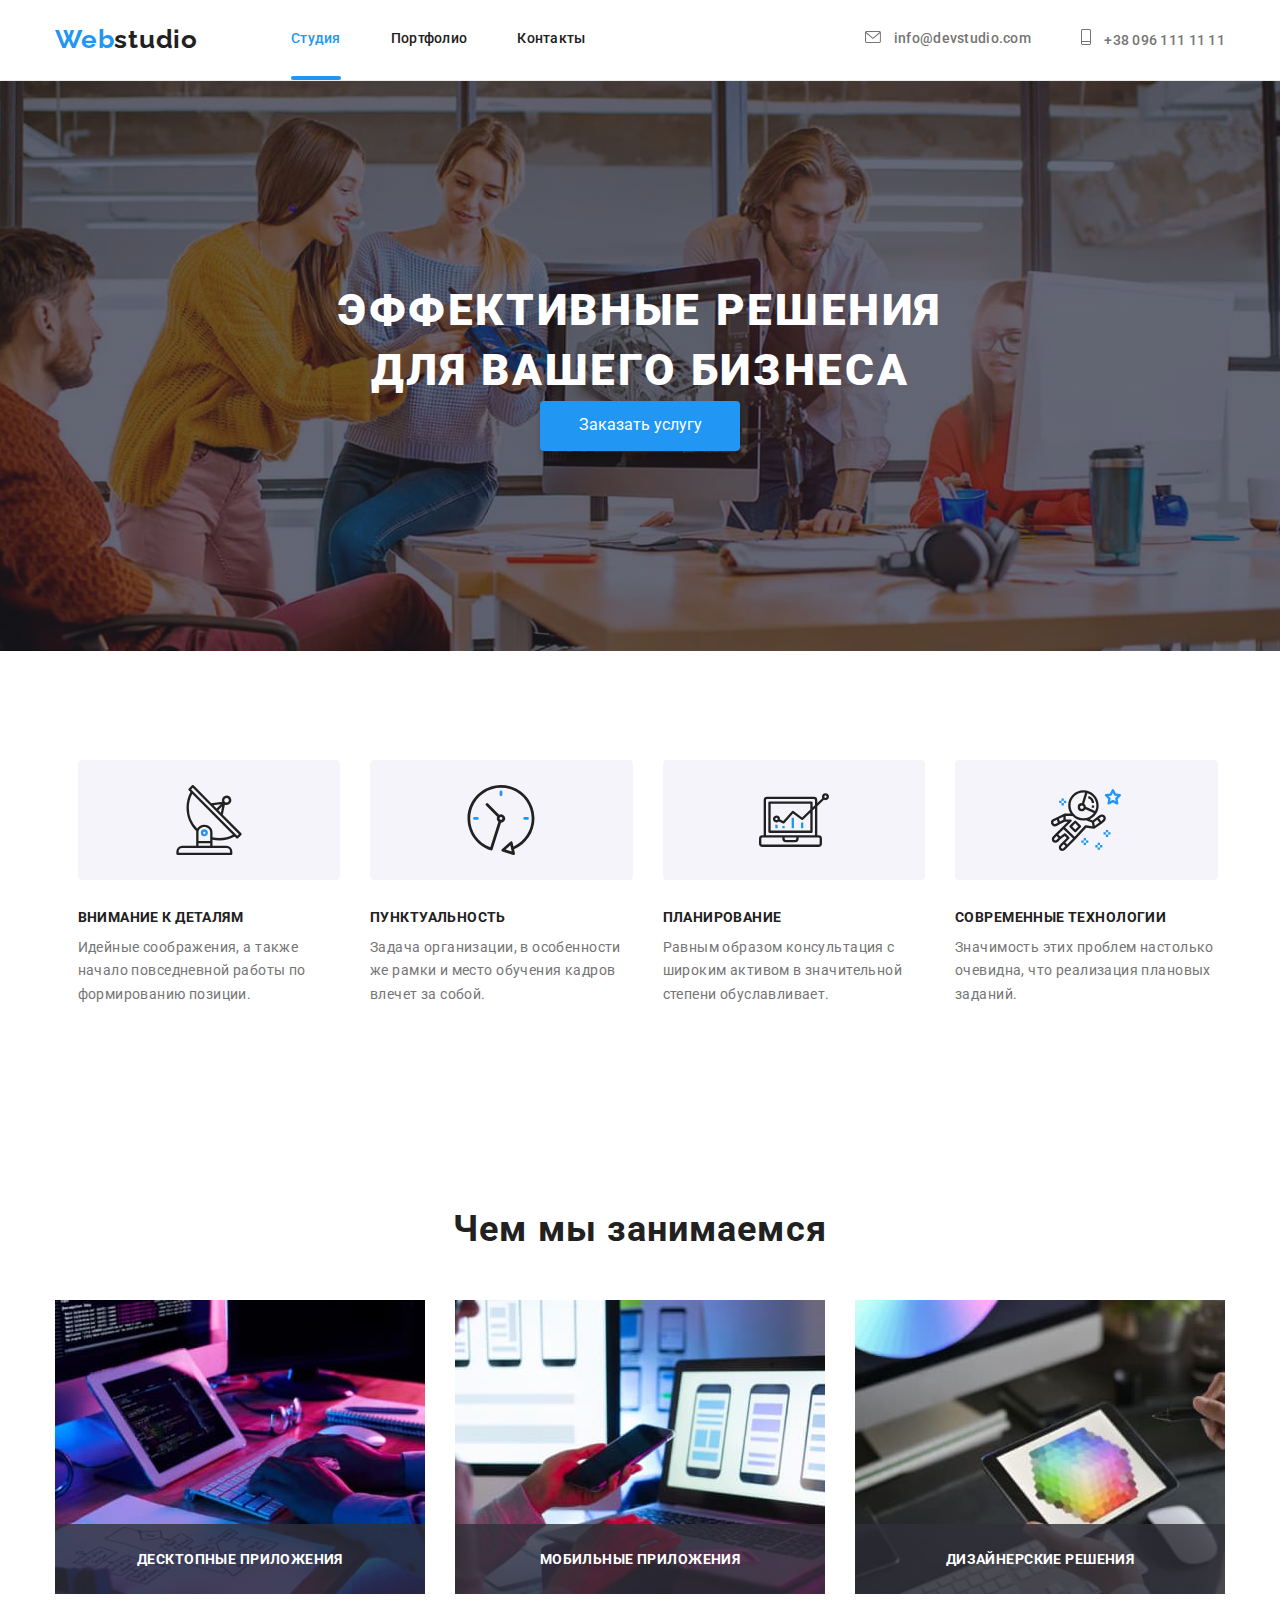
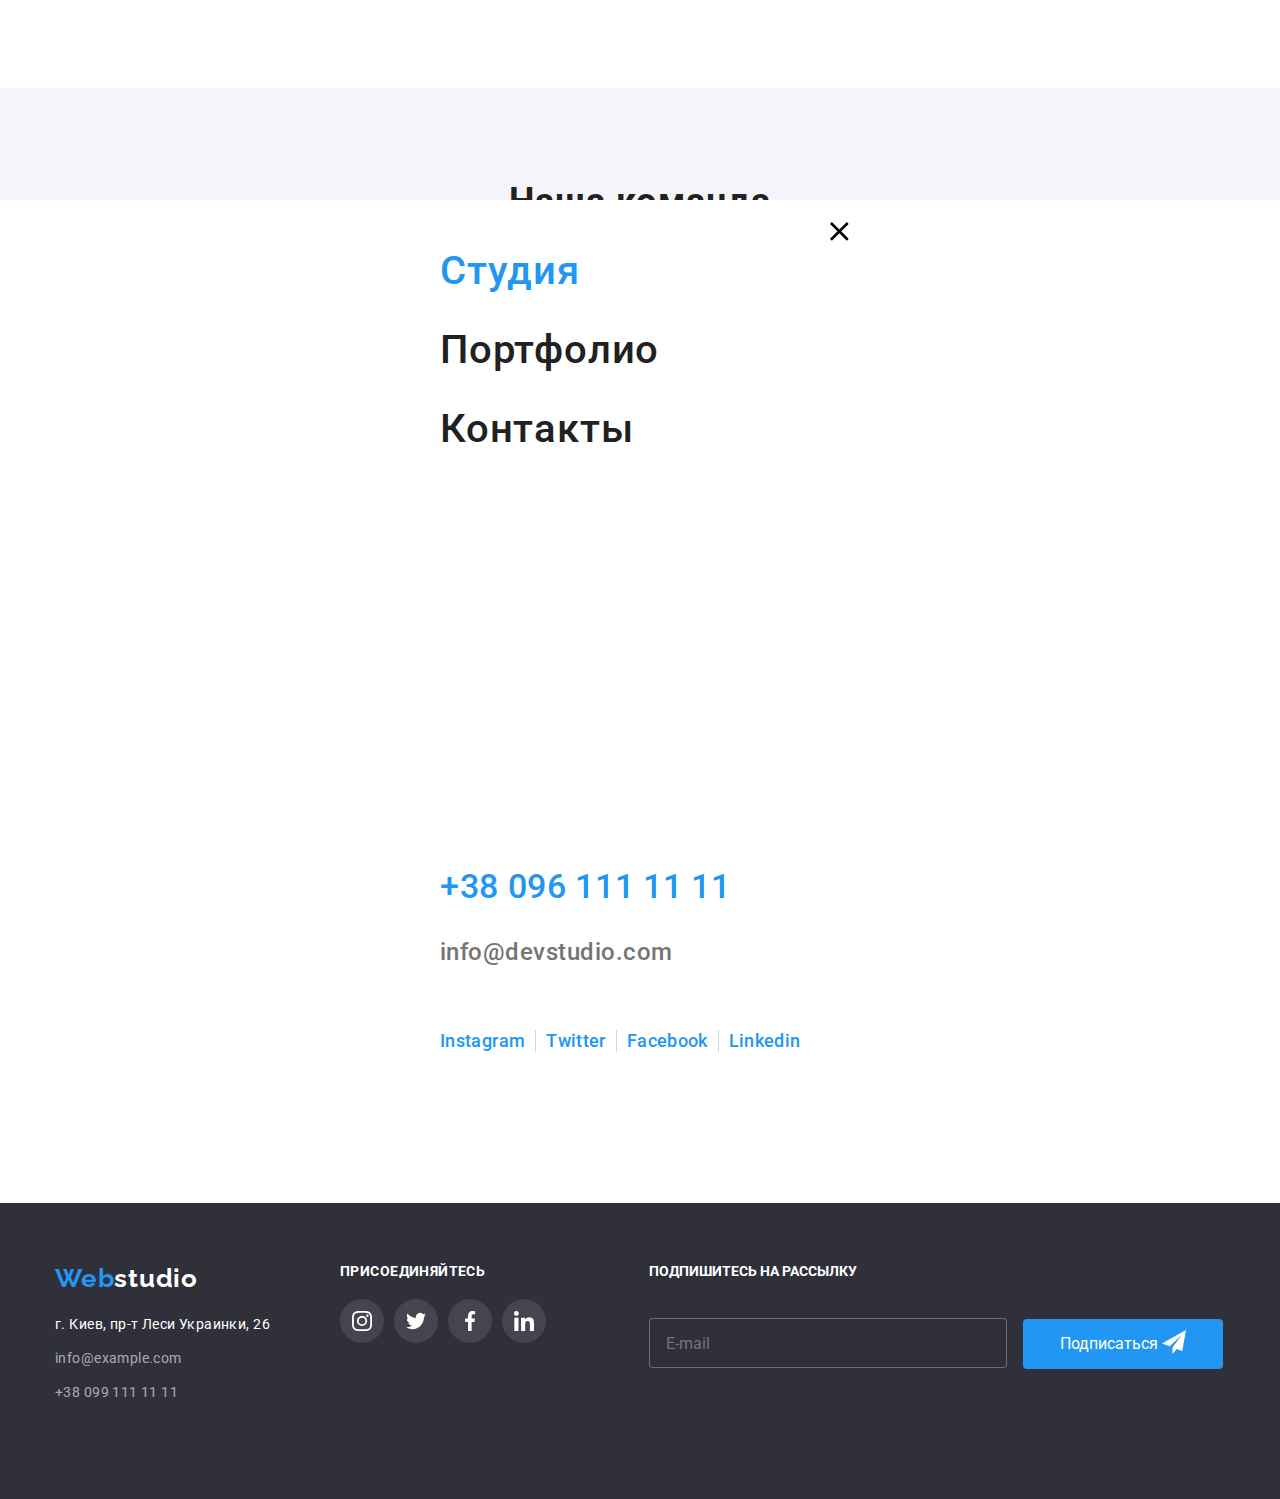
==== commit 7b85dfb5: "отсортированы изображения по папкам" ====
--- a/index.html
+++ b/index.html
@@ -173,20 +173,24 @@
             <li class="our-work__item">
                 <div class="our-work__img">
                 <img 
-                srcset="./images/img.jpg 1x, ./images/img_2x.jpg 2x"
-                src="./images/img.jpg" alt="набор кода на клавиатуре" width="370">
+                srcset="./images/ourworkimg/img.jpg 1x, ./images/ourworkimg/img_2x.jpg 2x"
+                src="./images/ourworkimg/img.jpg" alt="набор кода на клавиатуре" width="370">
                 <p class="our-work__text">ДЕСКТОПНЫЕ ПРИЛОЖЕНИЯ</p>
                 </div>
             </li>
             <li class="our-work__item">
                 <div class="our-work__img">
-                <img src="images/img-2.jpg" alt="разработка дизайна мобильного приложения" width="370">
+                <img 
+                srcset="./images/ourworkimg/img-2.jpg 1x, ./images/ourworkimg/img-2_2x.jpg 2x"
+                src="images/ourworkimg/img-2.jpg" alt="разработка дизайна мобильного приложения" width="370">
                 <p class="our-work__text">МОБИЛЬНЫЕ ПРИЛОЖЕНИЯ</p>
                 </div>
             </li>
             <li class="our-work__item">
                 <div class="our-work__img">
-                <img src="images/img-3.jpg" alt="выбор цветовой гаммы на планшете" width="370">
+                <img
+                srcset="./images/ourworkimg/img-3.jpg 1x, ./images/ourworkimg/img-3_2x.jpg 2x"
+                src="images/ourworkimg/img-3.jpg" alt="выбор цветовой гаммы на планшете" width="370">
                 <p class="our-work__text">ДИЗАЙНЕРСКИЕ РЕШЕНИЯ</p>
                 </div>
             </li>
@@ -202,19 +206,19 @@
              <li class="our-team__item">
                 <picture>
                     <source
-                    srcset="./images/igordemyanenko.jpg 1x, ./images/igordemyanenko_x2.jpg 2x"
+                    srcset="./images/igordemyanenko/igordemyanenko.jpg 1x, ./images/igordemyanenko/igordemyanenko_x2.jpg 2x"
                     media="(min-width: 1200px)"
                     />
                     <source
-                    srcset="./images/igordemyanenko_tab_1x.jpg 1x, ./images/igordemyanenko_tab_2x.jpg 2x"
+                    srcset="./images/igordemyanenko/igordemyanenko_tab_1x.jpg 1x, ./images/igordemyanenko/igordemyanenko_tab_2x.jpg 2x"
                     media="(min-width: 768px)"
                     />
                     <source
-                    srcset="./images/igordemyanenko_tel_1x.jpg 1x, ./images/igordemyanenko_tel_2x.jpg 2x"
+                    srcset="./images/igordemyanenko/igordemyanenko_tel_1x.jpg 1x, ./images/igordemyanenko/igordemyanenko_tel_2x.jpg 2x"
                     media="(min-width: 480px)"
                     />
                     <img 
-                    src="./images/igordemyanenko.jpg" alt="фото игорь Демьяненко">
+                    src="./images/igordemyanenko/igordemyanenko.jpg" alt="фото игорь Демьяненко">
                 </picture>
                     <div class="our-team__card">
                     <p class="our-team__name">Игорь Демьяненко</p>
@@ -258,19 +262,19 @@
             <li class="our-team__item">
                 <picture>
                     <source
-                    srcset="./images/olgarepina.jpg 1x, ./images/olgarepina_x2.jpg 2x"
+                    srcset="./images/olgarepina/olgarepina.jpg 1x, ./images/olgarepina/olgarepina_x2.jpg 2x"
                     media="(min-width: 1200px)"
                     />
                     <source
-                    srcset="./images/olgarepina_tab_1x.jpg 1x, ./images/olgarepina_tab_2x.jpg 2x"
+                    srcset="./images/olgarepina/olgarepina_tab_1x.jpg 1x, ./images/olgarepina/olgarepina_tab_2x.jpg 2x"
                     media="(min-width: 768px)"
                     />
                     <source
-                    srcset="./images/olgarepina_tel_1x.jpg 1x, ./images/olgarepina_tel_2x.jpg 2x"
+                    srcset="./images/olgarepina/olgarepina_tel_1x.jpg 1x, ./images/olgarepina/olgarepina_tel_2x.jpg 2x"
                     media="(min-width: 480px)"
                     />
                     <img 
-                    src="./images/olgarepina.jpg" alt="фото Ольга Репина">
+                    src="./images/olgarepina/olgarepina.jpg" alt="фото Ольга Репина">
                 </picture>
                 
                         <div class="our-team__card">
@@ -315,19 +319,19 @@
             <li class="our-team__item">
                 <picture>
                     <source
-                    srcset="./images/nikolaytarasov.jpg 1x, ./images/nikolaytarasov_x2.jpg 2x"
+                    srcset="./images/nikolaytarasov/nikolaytarasov.jpg 1x, ./images/nikolaytarasov/nikolaytarasov_x2.jpg 2x"
                     media="(min-width: 1200px)"
                     />
                     <source
-                    srcset="./images/nikolaytarasov_tab_1x.jpg 1x, ./images/nikolaytarasov_tab_2x.jpg 2x"
+                    srcset="./images/nikolaytarasov/nikolaytarasov_tab_1x.jpg 1x, ./images/nikolaytarasov/nikolaytarasov_tab_2x.jpg 2x"
                     media="(min-width: 768px)"
                     />
                     <source
-                    srcset="./images/nikolaytarasov_tel_1x.jpg 1x, ./images/nikolaytarasov_tel_2x.jpg 2x"
+                    srcset="./images/nikolaytarasov/nikolaytarasov_tel_1x.jpg 1x, ./images/nikolaytarasov/nikolaytarasov_tel_2x.jpg 2x"
                     media="(min-width: 480px)"
                     />
                     <img 
-                    src="./images/nikolaytarasov.jpg" alt="фото Николай Тарасов">
+                    src="./images/nikolaytarasov/nikolaytarasov.jpg" alt="фото Николай Тарасов">
                 </picture>
                         <div class="our-team__card">
                         <p class="our-team__name">Николай Тарасов</p>
@@ -371,19 +375,19 @@
             <li class="our-team__item">
                 <picture>
                     <source
-                    srcset="./images/mihailermakov.jpg 1x, ./images/mihailermakov_x2.jpg 2x"
+                    srcset="./images/mihailermakov/mihailermakov.jpg 1x, ./images/mihailermakov/mihailermakov_x2.jpg 2x"
                     media="(min-width: 1200px)"
                     />
                     <source
-                    srcset="./images/mihailermakov_tab_1x.jpg 1x, ./images/mihailermakov_tab_2x.jpg 2x"
+                    srcset="./images/mihailermakov/mihailermakov_tab_1x.jpg 1x, ./images/mihailermakov/mihailermakov_tab_2x.jpg 2x"
                     media="(min-width: 768px)"
                     />
                     <source
-                    srcset="./images/mihailermakov_tel_1x.jpg 1x, ./images/mihailermakov_tel_2x.jpg 2x"
+                    srcset="./images/mihailermakov/mihailermakov_tel_1x.jpg 1x, ./images/mihailermakov/mihailermakov_tel_2x.jpg 2x"
                     media="(min-width: 480px)"
                     />
                     <img 
-                    src="./images/mihailermakov.jpg" alt="фото Михаил Ермаков">
+                    src="./images/mihailermakov/mihailermakov.jpg" alt="фото Михаил Ермаков">
                 </picture>
                         <div class="our-team__card">
                         <p class="our-team__name">Михаил Ермаков</p>
--- a/css/main.min.css
+++ b/css/main.min.css
@@ -1,2 +1,2 @@
-/*! modern-normalize v1.1.0 | MIT License | https://github.com/sindresorhus/modern-normalize */*,::before,::after{box-sizing:border-box}html{line-height:1.15;-webkit-text-size-adjust:100%;-moz-tab-size:4;tab-size:4}body{margin:0;font-family:system-ui,-apple-system,"Segoe UI",Roboto,Helvetica,Arial,sans-serif,"Apple Color Emoji","Segoe UI Emoji"}hr{height:0;color:inherit}abbr[title]{text-decoration:underline dotted}b,strong{font-weight:bolder}code,kbd,samp,pre{font-family:ui-monospace, SFMono-Regular, Consolas, "Liberation Mono", Menlo, monospace;font-size:1em}small{font-size:80%}sub,sup{font-size:75%;line-height:0;position:relative;vertical-align:baseline}sub{bottom:-0.25em}sup{top:-0.5em}table{text-indent:0;border-color:inherit}button,input,optgroup,select,textarea{font-family:inherit;font-size:100%;line-height:1.15;margin:0}button,select{text-transform:none}button,[type="button"],[type="reset"],[type="submit"]{-webkit-appearance:button}::-moz-focus-inner{border-style:none;padding:0}:-moz-focusring{outline:1px dotted ButtonText}:-moz-ui-invalid{box-shadow:none}legend{padding:0}progress{vertical-align:baseline}::-webkit-inner-spin-button,::-webkit-outer-spin-button{height:auto}[type="search"]{-webkit-appearance:textfield;outline-offset:-2px}::-webkit-search-decoration{-webkit-appearance:none}::-webkit-file-upload-button{-webkit-appearance:button;font:inherit}summary{display:list-item}:root{--basecolor1: #ffffff;--basecolor2: #212121;--basecolor3hover: #2196f3}p,h1,h2,h3,h4,h5,h6{margin:0}ul{margin:0;padding:0}button{cursor:pointer;border:none}img{display:block;width:100%;max-width:100%;height:auto}.h2-title{font-weight:700;font-size:28px;line-height:1.17;text-align:center;letter-spacing:0.03em;color:var(--basecolor2);margin-bottom:30px}@media screen and (min-width: 1200px){.h2-title{font-size:36px;line-height:1.11;margin-bottom:50px}}.h3-title{font-weight:700;font-size:14px;line-height:1.14;letter-spacing:0.03em;color:var(--basecolor2);padding-bottom:10px}@media screen and (min-width: 768px){.h3-title{text-align:start}}.p-text{font-weight:400;font-size:14px;line-height:1.71;letter-spacing:0.03em;color:#757575}.container{padding-left:15px;padding-right:15px;margin-left:auto;margin-right:auto}@media screen and (min-width: 480px){.container{width:480px}}@media screen and (min-width: 768px){.container{width:768px}}@media screen and (min-width: 1200px){.container{width:1200px}}@media screen and (min-width: 320px) and (max-width: 479px){.section{padding-top:60px;padding-bottom:60px}}@media screen and (min-width: 480px){.section{padding-top:60px;padding-bottom:60px}}@media screen and (min-width: 1200px){.section{padding-top:94px;padding-bottom:94px}}body{font-family:Roboto, sans-serif;color:var(--basecolor2);background-color:var(--basecolor1);margin:0}.list{list-style:none}.link{text-decoration:none;display:block}.header{background-color:inherit;border-bottom:1px solid #ececec}.header__container{display:flex;align-items:center;padding-top:24px;padding-bottom:25px;margin-left:auto;margin-right:auto}.header__logo{font-family:Raleway;font-weight:700;font-size:26px;line-height:1.19;letter-spacing:0.03em;color:var(--basecolor2);margin-right:93px}.logocolor{font-family:Raleway;font-weight:700;font-size:26px;line-height:1.19;letter-spacing:0.03em;color:var(--basecolor3hover)}.header__nav{display:none}.header__list{display:flex}.header-contact .link{font-weight:500;font-size:14px;line-height:1.14;letter-spacing:0.02em;color:#757575}.header-contact .link:hover,.header-contact .link:focus{color:var(--basecolor3hover)}.header__item:not(:last-child){margin-right:50px}.header__link{font-weight:500;font-size:14px;line-height:1.14;letter-spacing:0.02em;color:var(--basecolor2)}.header__link:hover,.header__link:focus{color:var(--basecolor3hover)}.header-contact{margin-left:auto}.header__item:not(:last-child){margin-right:50px}.header__item .link{display:flex;justify-content:center;align-items:center}.header__item-contact:not(:last-child){margin-bottom:10px}@media screen and (min-width: 1200px){.header__item-contact:not(:last-child){margin-right:50px;margin-bottom:0}}.header__link-contact{display:block;text-decoration:none}.header__list .link{transition:color 250ms cubic-bezier(0.4, 0, 0.2, 1)}.header__list .link:hover,.header__list .link:focus{color:var(--basecolor3hover)}.header__icon{margin-right:10px;fill:currentColor}.header__nav{display:none}@media screen and (min-width: 768px){.header__nav{display:flex}}.header-contact{display:none}@media screen and (min-width: 768px){.header-contact{display:block}}@media screen and (min-width: 1200px){.header-contact{margin-left:auto}}@media screen and (min-width: 1200px){.header__list-contact{display:flex;align-items:center}}.menu_open_btn{margin-left:auto;background-color:#ffffff;border:none;cursor:pointer}.menu_open_btn:hover,.menu_open_btn:focus{fill:var(--basecolor3hover)}@media screen and (min-width: 768px){.menu_open_btn{display:none}}.mob__menu{position:fixed;background-color:#ffffff;top:0;left:0;width:100vw;height:100vh;z-index:1;padding-top:0;padding-bottom:0;transform:translateY(0%);transition:transform 250ms cubic-bezier(0.4, 0, 0.2, 1),visibility}.mob__menu.is-hidden{transform:translateY(200%)}.container_mob{height:100%;display:flex;flex-direction:column;justify-content:space-between;padding-bottom:48px;padding-left:40px;padding-top:48px;position:relative;max-width:480px;margin-left:auto;margin-right:auto}.menu_close_btn{position:absolute;display:block;margin-left:auto;top:10px;right:15px;background-color:#fff;border:none;cursor:pointer}.menu_close_btn:hover,.menu_close_btn:focus{fill:var(--basecolor3hover)}.header__list-tel{display:flex;flex-direction:column;align-items:flex-start}.header__item-tel:not(:last-child){margin-bottom:32px}.header-contact-tel__list{margin-bottom:64px}.header-contact-tel__item:not(:last-child){margin-bottom:32px}.header__link-tel{font-weight:500;font-size:40px;line-height:1.17;text-align:center;letter-spacing:0.02em;color:var(--basecolor2)}.header__link-tel--current{color:var(--basecolor3hover)}.header__link-contact-tel{font-weight:500;font-size:34px;line-height:1.18;letter-spacing:0.02em;color:var(--basecolor3hover)}.header__link-contact-mail{font-weight:500;font-size:24px;line-height:28px;letter-spacing:0.02em;color:#757575}.social_network-tel__link{font-weight:500;font-size:18px;line-height:1.22;letter-spacing:0.02em;color:#2196F3}.social_network-tel__item:not(:first-child){padding-left:10px}.social_network-tel__item:not(:last-child){padding-right:10px;border-right:1px solid rgba(33,33,33,0.2)}.social_network-tel__list{display:flex;padding-right:10px}.container__make-order{padding:0;width:100%}.make-order{background-color:#2f303a;background-image:linear-gradient(rgba(47,48,58,0.4), rgba(47,48,58,0.4)),url(../images/makeorder_bg_tel.jpg);background-repeat:no-repeat;background-position:center;background-size:cover;padding-top:118px;padding-bottom:118px}@media (min-device-pixel-ratio: 2), (min-resolution: 192dpi), (min-resolution: 2dppx){.make-order{background-image:linear-gradient(rgba(47,48,58,0.4), rgba(47,48,58,0.4)),url(../images/makeorder_bg_tel_x2.jpg)}}@media screen and (min-width: 768px){.make-order{background-image:linear-gradient(rgba(47,48,58,0.4), rgba(47,48,58,0.4)),url(../images/makeorder_bg_tab.jpg);padding-left:204px;padding-right:204px}}@media screen and (min-width: 768px) and (min-device-pixel-ratio: 2), screen and (min-width: 768px) and (min-resolution: 192dpi), screen and (min-width: 768px) and (min-resolution: 2dppx){.make-order{background-image:linear-gradient(rgba(47,48,58,0.4), rgba(47,48,58,0.4)),url(../images/makeorder_bg_tab_x2.jpg)}}@media screen and (min-width: 1200px){.make-order{padding-top:200px;padding-bottom:200px;background-image:linear-gradient(rgba(47,48,58,0.4), rgba(47,48,58,0.4)),url(../images/makeorderbackground.jpg);padding-left:204px;padding-right:204px}}@media screen and (min-width: 1200px) and (min-device-pixel-ratio: 2), screen and (min-width: 1200px) and (min-resolution: 192dpi), screen and (min-width: 1200px) and (min-resolution: 2dppx){.make-order{background-image:linear-gradient(rgba(47,48,58,0.4), rgba(47,48,58,0.4)),url(../images/makeorderbackground_x2.jpg)}}.make-order__title{font-family:Roboto;font-style:normal;font-weight:900;font-size:26px;line-height:1.61;text-align:center;letter-spacing:0.06em;text-transform:uppercase;color:var(--basecolor1);margin:0 auto 30px;max-width:700px}@media screen and (min-width: 1200px){.make-order__title{font-size:44px;line-height:1.36}}.make-order__button{color:var(--basecolor1);background:var(--basecolor3hover);text-align:center;margin:0 auto;display:block;width:200px;height:50px;box-shadow:0px 4px 4px rgba(0,0,0,0.15);border-radius:4px;transition:color 250ms cubic-bezier(0.4, 0, 0.2, 1),background-color 250ms cubic-bezier(0.4, 0, 0.2, 1),box-shadow 250ms cubic-bezier(0.4, 0, 0.2, 1)}.make-order__button:hover,.make-order__button:focus{background:#188ce8}.current{color:var(--basecolor3hover);position:relative}.current::after{content:"";position:absolute;width:100%;height:4px;border-radius:4px;background-color:var(--basecolor3hover);left:0;bottom:-33px}@media screen and (min-width: 1200px){.features{padding-top:94px}}.features__title{text-transform:uppercase;text-align:center}@media screen and (min-width: 768px){.features__list{display:flex;flex-wrap:wrap;justify-content:center}}@media screen and (min-width: 1200px){.features__list{flex-wrap:nowrap}}.features section{margin-bottom:0}.features__item{align-items:center;margin-bottom:30px}@media screen and (min-width: 768px){.features__item{width:270px;margin-right:30px}}@media screen and (min-width: 1200px){.features__item:last-child{margin-right:0}}.features__icon{display:flex;justify-content:center;align-items:center;height:120px;border-radius:4px;background-color:#f5f4fa;background-position:center;margin-bottom:30px}.our-work{display:none;padding-top:94px;padding-bottom:94px}@media screen and (min-width: 1200px){.our-work{display:flex}}.our-work__list{display:flex}.our-work__item+.our-work__item{margin-left:30px}.our-work__item:first-child{margin-left:0}.our-work__img{position:relative}.our-work__text{position:absolute;width:370px;height:70px;display:flex;justify-content:center;align-items:center;bottom:0;left:0;font-size:14px;font-weight:700;line-height:1, 14;letter-spacing:0.03em;text-align:center;color:var(--basecolor1);background-color:rgba(47,48,58,0.8)}.our-team{padding-top:60px;padding-bottom:60px;background:#f5f4fa}@media screen and (min-width: 1200px){.our-team{padding-top:94px;padding-bottom:94px}}@media screen and (min-width: 768px){.our-team__list{display:flex;flex-wrap:wrap;justify-content:center}}@media screen and (min-width: 1200px){.our-team__list{flex-wrap:nowrap}}.our-team__item{background:var(--basecolor1);box-shadow:0px 1px 3px rgba(0,0,0,0.12),0px 1px 1px rgba(0,0,0,0.14),0px 2px 1px rgba(0,0,0,0.2);border-radius:0px 0px 4px 4px;align-items:center}@media screen and (max-width: 767px){.our-team__item:not(:last-child){margin-bottom:30px}}@media screen and (min-width: 768px){.our-team__item{width:270px;margin-left:30px;margin-bottom:30px}}@media screen and (min-width: 1200px){.our-team__item:first-child{margin-left:0}}.our-team__card{padding-top:30px;padding-bottom:30px}.our-team__name{margin-top:30px;text-align:center;letter-spacing:0.03em}.our-team__post{text-align:center;letter-spacing:0.03em}@media screen and (min-width: 1200px){.our-team__title{margin-bottom:50px}}.our-team__sociallist{display:flex;justify-content:center}.our-team__socialitem+.our-team__socialitem{margin-left:10px}.our-team__sociallink{width:44px;height:44px;display:flex;justify-content:center;align-items:center;border-radius:50%;transition:background-color 250ms cubic-bezier(0.4, 0, 0.2, 1)}.our-team__sociallink:hover,.our-team__sociallink:focus{background-color:var(--basecolor3hover)}.our-team__sociallink:hover .our-team__socialicon,.our-team__sociallink:focus .our-team__socialicon{fill:var(--basecolor1)}.our-team__socialicon{width:20px;height:20px;fill:#afb1b8;transition:fill 250ms cubic-bezier(0.4, 0, 0.2, 1)}.customers{padding-top:60px;padding-bottom:60px}@media screen and (min-width: 1200px){.customers{padding-top:94px;padding-bottom:94px}}.customers__title{margin-bottom:30px}@media screen and (min-width: 1200px){.customers__title{margin-bottom:50px}}.customers__list{display:flex;flex-wrap:wrap;justify-content:center}@media screen and (min-width: 1200px){.customers__list{flex-wrap:nowrap}}.customers__item{display:flex;justify-content:center;align-items:center;width:calc((100% - 4 * 15px) / 2);margin:15px}.customers__item:hover{color:var(--basecolor3hover)}@media screen and (min-width: 768px){.customers__item{width:calc((100% - 6 * 15px) / 3)}}@media screen and (min-width: 1200px){.customers__item:last-child{margin-right:0}}.customers__link{display:flex;justify-content:center;align-items:center;width:170px;height:92px;border:1px solid;color:#afb1b8;border-color:#afb1b8;border-radius:4px;transition:color 250ms cubic-bezier(0.4, 0, 0.2, 1),border-color 250ms cubic-bezier(0.4, 0, 0.2, 1)}.customers__link:hover,.customers__link:focus{border-color:var(--basecolor3hover);color:var(--basecolor3hover)}.customers__icon{fill:currentColor}.footer{background:#2f303a;padding-top:60px;padding-bottom:calc(60px - 26.6px)}@media screen and (min-width: 1200px){.footer__container{display:flex}}@media screen and (min-width: 768px){.footer__tablet{display:flex;justify-content:space-between;padding-left:76px;padding-right:89px}}@media screen and (min-width: 1200px){.footer__tablet{padding-left:0;padding-right:0}}.footer__contact{margin-bottom:60px;text-align:center}@media screen and (min-width: 1200px){.footer__contact{text-align:left;margin-right:70px}}.footer__join{margin-bottom:60px;text-align:center}@media screen and (min-width: 1200px){.footer__join{text-align:left}}.footer__item{margin-bottom:10px}.footer__item:last-child{margin-bottom:0}.footer__link{font-family:inherit;font-weight:400;font-size:14px;line-height:1.71;letter-spacing:0.03em;color:var(--basecolor1);transition:color 250ms cubic-bezier(0.4, 0, 0.2, 1)}.footer__link:hover,.footer__link:focus{color:var(--basecolor3hover)}.footer__mail,.footer__tel{color:rgba(255,255,255,0.6)}.footer__logo{display:block;font-family:Raleway;font-style:normal;font-weight:700;font-size:26px;line-height:1.19;letter-spacing:0.03em;color:var(--basecolor1);margin-bottom:20px;text-align:center}@media screen and (min-width: 1200px){.footer__logo{text-align:left}}.footer__address{font-style:normal}.footer__title{color:var(--basecolor1);font-size:14px;line-height:1.17;text-align:center;margin-bottom:20px}@media screen and (min-width: 1200px){.footer__title{text-align:left}}.footer__sociallist{display:flex;justify-content:center}.footer__socialitem{margin-right:10px}.footer__sociallink{width:44px;height:44px;background-color:rgba(255,255,255,0.1);display:flex;justify-content:center;align-items:center;border-radius:50%;transition:background-color 250ms cubic-bezier(0.4, 0, 0.2, 1)}.footer__sociallink:hover{background-color:var(--basecolor3hover)}.footer__socialicon{width:20px;height:20px;fill:var(--basecolor1)}.form-email{display:flex;flex-direction:column;justify-content:center;text-align:center;align-items:center;margin-left:auto;margin-right:auto}@media screen and (min-width: 1200px){.form-email{display:block;margin:0;flex-direction:row;justify-content:left;text-align:left;align-items:flex-start}}.form-email__title{font-style:bold;font-size:14px;line-height:1, 14;color:var(--basecolor1);margin-bottom:20px}@media screen and (min-width: 1200px){.form-email__title{text-align:left}}.form-email__button{justify-content:center;width:200px;height:50px;background-color:var(--basecolor3hover);border-radius:4px;margin-left:12px;text-align:center;padding-bottom:10px;color:var(--basecolor1);margin-top:20px}.form-email__input{width:100%;height:50px;border:1px solid rgba(255,255,255,0.3);border-radius:4px;background-color:#2f303a;color:var(--basecolor1);padding-left:16px}@media screen and (min-width: 1200px){.form-email__input{width:358px}}.form-email__field{display:flex;flex-direction:column;text-align:center;align-items:center}@media screen and (min-width: 1200px){.form-email__field{display:block;flex-direction:row;text-align:left;align-items:center;padding-left:93px}}.form-email__icon{fill:var(--basecolor1);transform:translateY(5px)}.form-email__inputbox{display:block}.main{padding-top:94px;padding-bottom:94px}.main__list{display:flex;flex-wrap:wrap;margin-bottom:50px}@media screen and (min-width: 768px){.main__list{justify-content:center}}.main__item{margin-left:8px;border-radius:4px;cursor:pointer}.main__item:first-child{margin-left:0}.main__item:not(:last-child){margin-right:8px;margin-bottom:15px}.main__btn{padding:6px 22px;border:1px solid transparent;border-radius:4px;font-family:inherit;font-weight:500;font-size:16px;line-height:1.62;letter-spacing:0.03em;background-color:#f5f4fa;color:var(--basecolor2);cursor:pointer;transition:color 250ms cubic-bezier(0.4, 0, 0.2, 1),background-color 250ms cubic-bezier(0.4, 0, 0.2, 1)}.main__list .main__btn:hover,.main__list .main__btn:focus{color:var(--basecolor1);background:var(--basecolor3hover);box-shadow:0px 3px 1px rgba(0,0,0,0.1),0px 1px 2px rgba(0,0,0,0.08),0px 2px 2px rgba(0,0,0,0.12)}.current-button{color:var(--basecolor1);background:var(--basecolor3hover);box-shadow:0px 3px 1px rgba(0,0,0,0.1),0px 1px 2px rgba(0,0,0,0.08),0px 2px 2px rgba(0,0,0,0.12)}.portfolio__list{display:flex;flex-wrap:wrap}@media screen and (min-width: 768px){.portfolio__list{margin-left:-30px;margin-right:-30px}}.portfolio__item{background:var(--basecolor1);border:1px solid #eeeeee}.portfolio__item:not(:last-child){margin-bottom:30px}@media screen and (min-width: 768px){.portfolio__item{flex-basis:calc((100% - 90px) / 2);margin-left:30px}}@media screen and (min-width: 1200px){.portfolio__item{flex-basis:calc((100% - 90px) / 3)}}.portfolio__card{padding:24px 20px}.portfolio__link{display:block;transition:box-shadow 250ms cubic-bezier(0.4, 0, 0.2, 1)}.portfolio__link:hover .overlay__container,.portfolio__link:focus .overlay__container{transform:translateY(0)}.portfolio__list .portfolio__link:hover .overlay__container:hover,.portfolio__list .portfolio__link:hover .overlay__container:focus,.portfolio__list .portfolio__link:focus .overlay__container:hover,.portfolio__list .portfolio__link:focus .overlay__container:focus{box-sizing:border-box;box-shadow:1px 4px 6px 0px rgba(0,0,0,0.161),0px 4px 4px 0px rgba(0,0,0,0.059),0px 1px 1px 0px rgba(0,0,0,0.122)}.overlay__thumb{position:relative;overflow:hidden;transition:250ms cubic-bezier(0.4, 0, 0.2, 1)}.overlay__container{position:absolute;top:0;left:0;width:100%;height:100%;text-align:center;background-color:rgba(33,150,243,0.9);transform:translateY(101%);transition:transform 250ms cubic-bezier(0.4, 0, 0.2, 1)}.overlay__text{font-family:Roboto;font-size:18px;font-weight:400;line-height:1.56;letter-spacing:0.03em;text-align:left;padding:24px 63px;color:var(--basecolor1)}.backdrop{position:fixed;top:0;left:0;height:100%;width:100%;background-color:rgba(0,0,0,0.2);transform:scale(1)}.backdrop.is-hidden{opacity:0;pointer-events:none;visibility:hidden}.modal{width:90vw;height:581px;padding:40px;margin:0 auto;position:absolute;top:50%;left:50%;transform:translate(-50%, -50%) scale(1);background-color:var(--basecolor1);box-shadow:0px 1px 3px rgba(0,0,0,0.12),0px 1px 1px rgba(0,0,0,0.14),0px 2px 1px rgba(0,0,0,0.2);border-radius:4px;opacity:1;transition:transform 250ms cubic-bezier(0.4, 0, 0.2, 1),opacity 250ms cubic-bezier(0.4, 0, 0.2, 1),background-color 250ms cubic-bezier(0.4, 0, 0.2, 1)}@media screen and (min-width: 480px){.modal{width:450px}}@media screen and (min-width: 1200px){.modal{width:528px}}.backdrop.is-hidden .modal{opacity:0;transform:translate(-50%, -50%) scale(0.2)}.modal__button{position:absolute;top:1vh;right:1vw;width:30px;height:30px;border:1px solid rgba(0,0,0,0.1);border-radius:50%;background-color:var(--basecolor1);display:flex;justify-content:center;align-items:center;box-sizing:border-box;transition:fill 250ms cubic-bezier(0.4, 0, 0.2, 1),box-shadow 250ms cubic-bezier(0.4, 0, 0.2, 1),background-color 250ms cubic-bezier(0.4, 0, 0.2, 1)}.icon-close{fill:var(--basecolor2)}.modal__button:hover>.icon-close{fill:var(--basecolor3hover)}.modal__title{font-weight:700;font-size:20px;line-height:1.15;letter-spacing:3%;text-align:center;margin-bottom:20px}.modal__input{font-weight:12px;width:100%;max-height:40px;padding-top:12px;padding-bottom:12px;padding-left:42px;border:1px solid rgba(33,33,33,0.2);border-radius:4px;cursor:pointer;transition:border-color 250ms cubic-bezier(0.4, 0, 0.2, 1)}.modal__input:focus,.modal__input:hover{border-color:var(--basecolor3hover)}.modal__btn{display:block;margin:0 auto;width:200px;height:50px;color:var(--basecolor1);background-color:var(--basecolor3hover);box-shadow:0px 1px 3px rgba(0,0,0,0.12),0px 1px 1px rgba(0,0,0,0.14),0px 2px 1px rgba(0,0,0,0.2);border-radius:4px;margin-top:20px;transition:background-color 250ms cubic-bezier(0.4, 0, 0.2, 1),box-shadow 250ms cubic-bezier(0.4, 0, 0.2, 1)}.modal__btn:hover,.modal__btn:focus{background-color:#188ce8;box-shadow:0px 1px 3px rgba(0,0,0,0.12),0px 1px 1px rgba(0,0,0,0.14),0px 2px 1px rgba(0,0,0,0.2)}.modal__field{position:relative;display:flex;flex-direction:column;margin-bottom:10px}.modal__label{display:block;box-sizing:border-box;margin-bottom:5px;font-weight:400;font-size:12px;line-height:1.17;color:#757575}.checkbox{display:flex;align-items:center;justify-content:center}.icon-checkbox{position:absolute;top:0;left:0;display:inline-block;width:16px;height:15px;border:2px solid var(--basecolor2);border-radius:2px;cursor:pointer;transition:background-color 250ms cubic-bezier(0.4, 0, 0.2, 1),border-color 250ms cubic-bezier(0.4, 0, 0.2, 1)}.modalinput-checkbox{appearance:none;-moz-appearance:none;-webkit-appearance:none;position:absolute}.modal__checkbox{position:relative;padding-left:20px;font-weight:400;font-size:12px;line-height:1.17;color:#757575}@media screen and (min-width: 1200px){.modal__checkbox{font-size:14px}}.modal__input--textarea{min-height:120px;resize:none;padding:10px 20px}.modal__icon{position:absolute;top:50%;left:15px;fill:var(--basecolor2);transition:fill 250ms cubic-bezier(0.4, 0, 0.2, 1)}.modal__input:focus ~ .modal__icon{fill:var(--basecolor3hover)}.modal__link--checkbox{color:var(--basecolor3hover);padding-right:5px}.modalinput-checkbox:checked+.icon-checkbox{background-color:var(--basecolor3hover);background-image:url(../images/iconcheck.svg);background-size:contain;background-origin:border-box;border-color:var(--basecolor3hover)}
+/*! modern-normalize v1.1.0 | MIT License | https://github.com/sindresorhus/modern-normalize */*,::before,::after{box-sizing:border-box}html{line-height:1.15;-webkit-text-size-adjust:100%;-moz-tab-size:4;tab-size:4}body{margin:0;font-family:system-ui,-apple-system,"Segoe UI",Roboto,Helvetica,Arial,sans-serif,"Apple Color Emoji","Segoe UI Emoji"}hr{height:0;color:inherit}abbr[title]{text-decoration:underline dotted}b,strong{font-weight:bolder}code,kbd,samp,pre{font-family:ui-monospace, SFMono-Regular, Consolas, "Liberation Mono", Menlo, monospace;font-size:1em}small{font-size:80%}sub,sup{font-size:75%;line-height:0;position:relative;vertical-align:baseline}sub{bottom:-0.25em}sup{top:-0.5em}table{text-indent:0;border-color:inherit}button,input,optgroup,select,textarea{font-family:inherit;font-size:100%;line-height:1.15;margin:0}button,select{text-transform:none}button,[type="button"],[type="reset"],[type="submit"]{-webkit-appearance:button}::-moz-focus-inner{border-style:none;padding:0}:-moz-focusring{outline:1px dotted ButtonText}:-moz-ui-invalid{box-shadow:none}legend{padding:0}progress{vertical-align:baseline}::-webkit-inner-spin-button,::-webkit-outer-spin-button{height:auto}[type="search"]{-webkit-appearance:textfield;outline-offset:-2px}::-webkit-search-decoration{-webkit-appearance:none}::-webkit-file-upload-button{-webkit-appearance:button;font:inherit}summary{display:list-item}:root{--basecolor1: #ffffff;--basecolor2: #212121;--basecolor3hover: #2196f3}p,h1,h2,h3,h4,h5,h6{margin:0}ul{margin:0;padding:0}button{cursor:pointer;border:none}img{display:block;width:100%;max-width:100%;height:auto}.h2-title{font-weight:700;font-size:28px;line-height:1.17;text-align:center;letter-spacing:0.03em;color:var(--basecolor2);margin-bottom:30px}@media screen and (min-width: 1200px){.h2-title{font-size:36px;line-height:1.11;margin-bottom:50px}}.h3-title{font-weight:700;font-size:14px;line-height:1.14;letter-spacing:0.03em;color:var(--basecolor2);padding-bottom:10px}@media screen and (min-width: 768px){.h3-title{text-align:start}}.p-text{font-weight:400;font-size:14px;line-height:1.71;letter-spacing:0.03em;color:#757575}.container{padding-left:15px;padding-right:15px;margin-left:auto;margin-right:auto}@media screen and (min-width: 480px){.container{width:480px}}@media screen and (min-width: 768px){.container{width:768px}}@media screen and (min-width: 1200px){.container{width:1200px}}@media screen and (min-width: 320px) and (max-width: 479px){.section{padding-top:60px;padding-bottom:60px}}@media screen and (min-width: 480px){.section{padding-top:60px;padding-bottom:60px}}@media screen and (min-width: 1200px){.section{padding-top:94px;padding-bottom:94px}}body{font-family:Roboto, sans-serif;color:var(--basecolor2);background-color:var(--basecolor1);margin:0}.list{list-style:none}.link{text-decoration:none;display:block}.header{background-color:inherit;border-bottom:1px solid #ececec}.header__container{display:flex;align-items:center;padding-top:24px;padding-bottom:25px;margin-left:auto;margin-right:auto}.header__logo{font-family:Raleway;font-weight:700;font-size:26px;line-height:1.19;letter-spacing:0.03em;color:var(--basecolor2);margin-right:93px}.header__nav{display:none}@media screen and (min-width: 768px){.header__nav{display:flex}}.header__list{display:flex}.header__list.link{transition:color 250ms cubic-bezier(0.4, 0, 0.2, 1)}.header__list.link:hover,.header__list.link:focus{color:var(--basecolor3hover)}.header__item:not(:last-child){margin-right:50px}.header__item:not(:last-child).link{display:flex;justify-content:center;align-items:center}.header__link{font-weight:500;font-size:14px;line-height:1.14;letter-spacing:0.02em;color:var(--basecolor2)}.header__link:hover,.header__link:focus{color:var(--basecolor3hover)}.header__item-contact:not(:last-child){margin-bottom:10px}@media screen and (min-width: 1200px){.header__item-contact:not(:last-child){margin-right:50px;margin-bottom:0}}.header__link-contact{display:block;text-decoration:none}.header__icon{margin-right:10px;fill:currentColor}@media screen and (min-width: 1200px){.header__list-contact{display:flex;align-items:center}}.header__list-tel{display:flex;flex-direction:column;align-items:flex-start}.header-contact{margin-left:auto;display:none}@media screen and (min-width: 768px){.header-contact{display:block}}@media screen and (min-width: 1200px){.header-contact{margin-left:auto}}.header-contact .link{font-weight:500;font-size:14px;line-height:1.14;letter-spacing:0.02em;color:#757575}.header-contact .link:hover,.header-contact .link:focus{color:var(--basecolor3hover)}.header__item-tel:not(:last-child){margin-bottom:32px}.header-contact-tel__list{margin-bottom:64px}.header-contact-tel__item:not(:last-child){margin-bottom:32px}.header__link-tel{font-weight:500;font-size:40px;line-height:1.17;text-align:center;letter-spacing:0.02em;color:var(--basecolor2)}.header__link-tel--current{color:var(--basecolor3hover)}.header__link-contact-tel{font-weight:500;font-size:34px;line-height:1.18;letter-spacing:0.02em;color:var(--basecolor3hover)}.header__link-contact-mail{font-weight:500;font-size:24px;line-height:28px;letter-spacing:0.02em;color:#757575}.logocolor{font-family:Raleway;font-weight:700;font-size:26px;line-height:1.19;letter-spacing:0.03em;color:var(--basecolor3hover)}.menu_open_btn{margin-left:auto;background-color:#ffffff;border:none;cursor:pointer}.menu_open_btn:hover,.menu_open_btn:focus{fill:var(--basecolor3hover)}@media screen and (min-width: 768px){.menu_open_btn{display:none}}.mob__menu{position:fixed;background-color:#ffffff;top:0;left:0;width:100vw;height:100vh;z-index:1;padding-top:0;padding-bottom:0;transform:translateY(0%);transition:transform 250ms cubic-bezier(0.4, 0, 0.2, 1),visibility}.mob__menu.is-hidden{transform:translateY(200%)}.container_mob{height:100%;display:flex;flex-direction:column;justify-content:space-between;padding-bottom:48px;padding-left:40px;padding-top:48px;position:relative;max-width:480px;margin-left:auto;margin-right:auto}.menu_close_btn{position:absolute;display:block;margin-left:auto;top:10px;right:15px;background-color:#fff;border:none;cursor:pointer}.menu_close_btn:hover,.menu_close_btn:focus{fill:var(--basecolor3hover)}.social_network-tel__link{font-weight:500;font-size:18px;line-height:1.22;letter-spacing:0.02em;color:#2196f3}.social_network-tel__item:not(:first-child){padding-left:10px}.social_network-tel__item:not(:last-child){padding-right:10px;border-right:1px solid rgba(33,33,33,0.2)}.social_network-tel__list{display:flex;padding-right:10px}.container__make-order{padding:0;width:100%}.make-order{background-color:#2f303a;background-image:linear-gradient(rgba(47,48,58,0.4), rgba(47,48,58,0.4)),url(../images/makeorderbackground/makeorder_bg_tel.jpg);background-repeat:no-repeat;background-position:center;background-size:cover;padding-top:118px;padding-bottom:118px}@media (min-device-pixel-ratio: 2), (min-resolution: 192dpi), (min-resolution: 2dppx){.make-order{background-image:linear-gradient(rgba(47,48,58,0.4), rgba(47,48,58,0.4)),url(../images/makeorderbackground/makeorder_bg_tel_x2.jpg)}}@media screen and (min-width: 768px){.make-order{background-image:linear-gradient(rgba(47,48,58,0.4), rgba(47,48,58,0.4)),url(../images/makeorderbackground/makeorder_bg_tab.jpg);padding-left:204px;padding-right:204px}}@media screen and (min-width: 768px) and (min-device-pixel-ratio: 2), screen and (min-width: 768px) and (min-resolution: 192dpi), screen and (min-width: 768px) and (min-resolution: 2dppx){.make-order{background-image:linear-gradient(rgba(47,48,58,0.4), rgba(47,48,58,0.4)),url(../images/makeorderbackground/makeorder_bg_tab_x2.jpg)}}@media screen and (min-width: 1200px){.make-order{padding-top:200px;padding-bottom:200px;background-image:linear-gradient(rgba(47,48,58,0.4), rgba(47,48,58,0.4)),url(../images/makeorderbackground/makeorderbackground.jpg);padding-left:204px;padding-right:204px}}@media screen and (min-width: 1200px) and (min-device-pixel-ratio: 2), screen and (min-width: 1200px) and (min-resolution: 192dpi), screen and (min-width: 1200px) and (min-resolution: 2dppx){.make-order{background-image:linear-gradient(rgba(47,48,58,0.4), rgba(47,48,58,0.4)),url(../images/makeorderbackground/makeorderbackground_x2.jpg)}}.make-order__title{margin:0 auto;font-weight:900;letter-spacing:0.06em;text-transform:uppercase;text-align:center;color:#ffffff}@media screen and (max-width: 1199px){.make-order__title{max-width:360px;font-size:26px;line-height:1.62;text-align:center}}@media screen and (min-width: 1200px){.make-order__title{max-width:696px;font-size:44px;line-height:1.36}}.make-order__button{color:var(--basecolor1);background:var(--basecolor3hover);text-align:center;margin:0 auto;display:block;width:200px;height:50px;box-shadow:0px 4px 4px rgba(0,0,0,0.15);border-radius:4px;transition:color 250ms cubic-bezier(0.4, 0, 0.2, 1),background-color 250ms cubic-bezier(0.4, 0, 0.2, 1),box-shadow 250ms cubic-bezier(0.4, 0, 0.2, 1)}.make-order__button:hover,.make-order__button:focus{background:#188ce8}.current{color:var(--basecolor3hover);position:relative}.current::after{content:'';position:absolute;width:100%;height:4px;border-radius:4px;background-color:var(--basecolor3hover);left:0;bottom:-33px}.features__title{text-transform:uppercase;text-align:center}@media screen and (min-width: 768px){.features__title{text-align:left}}@media screen and (min-width: 768px){.features__list{display:flex;flex-wrap:wrap;justify-content:center}}@media screen and (min-width: 1200px){.features__list{flex-wrap:nowrap}}@media screen and (max-width: 767px){.features__item:not(:last-child){margin-bottom:30px}}@media screen and (min-width: 768px){.features__item{width:calc((100% - 4 * 15px) / 2);margin:15px}}@media screen and (min-width: 1200px){.features__item{width:calc((100% - 8 * 15px) / 4);margin:15px}}@media screen and (min-width: 1200px){.features__item:last-child{margin-right:0}}.features__icon{display:flex;justify-content:center;align-items:center;height:120px;border-radius:4px;background-color:#f5f4fa;margin-bottom:30px}.features section{margin-bottom:0}.our-work{display:none}@media screen and (min-width: 1200px){.our-work{display:flex}}.our-work__list{display:flex}.our-work__item+.our-work__item{margin-left:30px}.our-work__item:first-child{margin-left:0}.our-work__img{position:relative}.our-work__text{position:absolute;width:370px;height:70px;display:flex;justify-content:center;align-items:center;bottom:0;left:0;font-size:14px;font-weight:700;line-height:1, 14;letter-spacing:0.03em;text-align:center;color:var(--basecolor1);background-color:rgba(47,48,58,0.8)}.our-team{background:#f5f4fa}.our-team__list{margin-bottom:-30px}@media screen and (min-width: 768px){.our-team__list{display:flex;flex-wrap:wrap;margin-left:-30px}}@media screen and (min-width: 1200px){.our-team__list{flex-wrap:nowrap}}.our-team__item{margin-bottom:30px;background:var(--basecolor1);box-shadow:0px 1px 3px rgba(0,0,0,0.12),0px 1px 1px rgba(0,0,0,0.14),0px 2px 1px rgba(0,0,0,0.2);border-radius:0px 0px 4px 4px}@media screen and (min-width: 768px){.our-team__item{width:calc((100% - 60px) / 2);margin-left:30px}}@media screen and (min-width: 1200px){.our-team__item{width:calc((100% - 120px) / 4)}}.our-team__card{padding-top:30px;padding-bottom:30px}.our-team__name{margin-top:30px;text-align:center;letter-spacing:0.03em}.our-team__post{text-align:center;letter-spacing:0.03em}@media screen and (min-width: 1200px){.our-team__title{margin-bottom:50px}}.our-team__sociallist{display:flex;justify-content:center}.our-team__sociallist+.our-team__socialitem{margin-left:10px}.our-team__sociallink{width:44px;height:44px;display:flex;justify-content:center;align-items:center;border-radius:50%;transition:background-color 250ms cubic-bezier(0.4, 0, 0.2, 1)}.our-team__sociallink:hover,.our-team__sociallink:focus{background-color:var(--basecolor3hover)}.our-team__sociallink:hover .our-team__socialicon,.our-team__sociallink:focus .our-team__socialicon{fill:var(--basecolor1)}.our-team__socialicon{width:20px;height:20px;fill:#afb1b8;transition:fill 250ms cubic-bezier(0.4, 0, 0.2, 1)}.customers__title{margin-bottom:30px}@media screen and (min-width: 1200px){.customers__title{margin-bottom:50px}}.customers__list{display:flex;flex-wrap:wrap;justify-content:center}@media screen and (min-width: 1200px){.customers__list{flex-wrap:nowrap}}.customers__item{display:flex;justify-content:center;align-items:center;width:calc((100% - 4 * 15px) / 2);margin:15px}.customers__item:hover{color:var(--basecolor3hover)}@media screen and (min-width: 768px){.customers__item{width:calc((100% - 6 * 15px) / 3)}}@media screen and (min-width: 1200px){.customers__item:last-child{margin-right:0}}.customers__link{display:flex;justify-content:center;align-items:center;width:170px;height:92px;border:1px solid;color:#afb1b8;border-color:#afb1b8;border-radius:4px;transition:color 250ms cubic-bezier(0.4, 0, 0.2, 1),border-color 250ms cubic-bezier(0.4, 0, 0.2, 1)}.customers__link:hover,.customers__link:focus{border-color:var(--basecolor3hover);color:var(--basecolor3hover)}.customers__icon{fill:currentColor}.footer{background:#2f303a;padding-top:60px;padding-bottom:calc(60px - 26.6px)}@media screen and (min-width: 1200px){.footer__container{display:flex}}@media screen and (min-width: 768px){.footer__tablet{display:flex;justify-content:space-between;padding-left:76px;padding-right:89px}}@media screen and (min-width: 1200px){.footer__tablet{padding-left:0;padding-right:0}}.footer__contact{margin-bottom:60px;text-align:center}@media screen and (min-width: 1200px){.footer__contact{text-align:left;margin-right:70px}}.footer__join{margin-bottom:60px;text-align:center}@media screen and (min-width: 1200px){.footer__join{text-align:left}}.footer__item:not(:last-child){margin-bottom:10px}.footer__link{font-family:inherit;font-weight:400;font-size:14px;line-height:1.71;letter-spacing:0.03em;color:var(--basecolor1);transition:color 250ms cubic-bezier(0.4, 0, 0.2, 1)}.footer__link:hover,.footer__link:focus{color:var(--basecolor3hover)}.footer__mail,.footer__tel{color:rgba(255,255,255,0.6)}.footer__logo{display:block;font-family:Raleway;font-style:normal;font-weight:700;font-size:26px;line-height:1.19;letter-spacing:0.03em;color:var(--basecolor1);margin-bottom:20px;text-align:center}@media screen and (min-width: 1200px){.footer__logo{text-align:left}}.footer__address{font-style:normal}.footer__title{color:var(--basecolor1);font-size:14px;line-height:1.17;text-align:center;margin-bottom:20px}@media screen and (min-width: 1200px){.footer__title{text-align:left}}.footer__sociallist{display:flex;justify-content:center}.footer__socialitem{margin-right:10px}.footer__sociallink{width:44px;height:44px;background-color:rgba(255,255,255,0.1);display:flex;justify-content:center;align-items:center;border-radius:50%;transition:background-color 250ms cubic-bezier(0.4, 0, 0.2, 1)}.footer__sociallink:hover{background-color:var(--basecolor3hover)}.footer__socialicon{width:20px;height:20px;fill:var(--basecolor1)}.form-email{display:flex;flex-direction:column;justify-content:center;text-align:center;align-items:center;margin-left:auto;margin-right:auto}@media screen and (min-width: 1200px){.form-email{display:block;margin:0;flex-direction:row;justify-content:left;text-align:left;align-items:flex-start}}.form-email__title{font-style:bold;font-size:14px;line-height:1, 14;color:var(--basecolor1);margin-bottom:20px}@media screen and (min-width: 1200px){.form-email__title{text-align:left}}.form-email__button{justify-content:center;width:200px;height:50px;background-color:var(--basecolor3hover);border-radius:4px;margin-left:12px;text-align:center;padding-bottom:10px;color:var(--basecolor1);margin-top:20px}.form-email__input{width:100%;height:50px;border:1px solid rgba(255,255,255,0.3);border-radius:4px;background-color:#2f303a;color:var(--basecolor1);padding-left:16px}@media screen and (min-width: 1200px){.form-email__input{width:358px}}.form-email__field{display:flex;flex-direction:column;text-align:center;align-items:center}@media screen and (min-width: 1200px){.form-email__field{display:block;flex-direction:row;text-align:left;align-items:center;padding-left:93px}}.form-email__icon{fill:var(--basecolor1);transform:translateY(5px)}.form-email__inputbox{display:block}.main{padding-top:60px;padding-bottom:60px}.main__list{display:flex;flex-wrap:wrap;margin-bottom:25px}@media screen and (min-width: 768px){.main__list{justify-content:center;margin-bottom:30px;flex-wrap:nowrap}}@media screen and (min-width: 1200px){.main__list{margin-bottom:50px}}.main__item:first-child{margin-left:0}.main__item:not(:last-child){margin-right:8px;margin-bottom:15px}.main__btn{padding:6px 22px;border:1px solid transparent;border-radius:4px;font-family:inherit;font-weight:500;font-size:16px;line-height:1.62;letter-spacing:0.03em;background-color:#f5f4fa;color:var(--basecolor2);cursor:pointer;transition:color 250ms cubic-bezier(0.4, 0, 0.2, 1),background-color 250ms cubic-bezier(0.4, 0, 0.2, 1)}.main__list .main__btn:hover,.main__list .main__btn:focus{color:var(--basecolor1);background:var(--basecolor3hover);box-shadow:0px 3px 1px rgba(0,0,0,0.1),0px 1px 2px rgba(0,0,0,0.08),0px 2px 2px rgba(0,0,0,0.12)}.current-button{color:var(--basecolor1);background:var(--basecolor3hover);box-shadow:0px 3px 1px rgba(0,0,0,0.1),0px 1px 2px rgba(0,0,0,0.08),0px 2px 2px rgba(0,0,0,0.12)}.portfolio__list{display:block}@media screen and (min-width: 768px){.portfolio__list{display:flex;flex-wrap:wrap;margin:-15px}}@media screen and (min-width: 1200px){.portfolio__list{margin:0}}.portfolio__item{margin-bottom:30px;border-bottom:1px solid #eeeeee;border-left:1px solid #eeeeee;border-right:1px solid #eeeeee}@media (min-width: 768px) and (max-width: 1199px){.portfolio__item{width:calc((100% - 4 * 15px) / 2);margin:15px}}@media screen and (min-width: 1200px){.portfolio__item{width:calc((100% - 60px) / 3);margin-right:30px;margin-bottom:30px}}.portfolio__item:last-child{margin-bottom:0}.portfolio__item:nth-child(3n){margin-right:0}.portfolio__item:nth-last-child(-n+3){margin-bottom:0}.portfolio__card{padding:24px 20px}.portfolio__link{display:block;transition:box-shadow 250ms cubic-bezier(0.4, 0, 0.2, 1)}.portfolio__link:hover .overlay__container,.portfolio__link:focus .overlay__container{transform:translateY(0)}.portfolio__list .portfolio__link:hover .overlay__container:hover,.portfolio__list .portfolio__link:hover .overlay__container:focus,.portfolio__list .portfolio__link:focus .overlay__container:hover,.portfolio__list .portfolio__link:focus .overlay__container:focus{box-sizing:border-box;box-shadow:1px 4px 6px 0px rgba(0,0,0,0.161),0px 4px 4px 0px rgba(0,0,0,0.059),0px 1px 1px 0px rgba(0,0,0,0.122)}.overlay__thumb{position:relative;overflow:hidden;transition:250ms cubic-bezier(0.4, 0, 0.2, 1)}.overlay__container{position:absolute;top:0;left:0;width:100%;height:100%;text-align:center;background-color:rgba(33,150,243,0.9);transform:translateY(101%);transition:transform 250ms cubic-bezier(0.4, 0, 0.2, 1)}.overlay__text{font-family:Roboto;font-size:18px;font-weight:400;line-height:1.56;letter-spacing:0.03em;text-align:left;padding:24px 63px;color:var(--basecolor1)}.backdrop{position:fixed;top:0;left:0;height:100%;width:100%;background-color:rgba(0,0,0,0.2);transform:scale(1)}.backdrop.is-hidden{opacity:0;pointer-events:none;visibility:hidden}.backdrop.is-hidden .modal{opacity:0;transform:translate(-50%, -50%) scale(0.2)}.modal{width:90vw;height:581px;padding:40px;margin:0 auto;position:absolute;top:50%;left:50%;transform:translate(-50%, -50%) scale(1);background-color:var(--basecolor1);box-shadow:0px 1px 3px rgba(0,0,0,0.12),0px 1px 1px rgba(0,0,0,0.14),0px 2px 1px rgba(0,0,0,0.2);border-radius:4px;opacity:1;transition:transform 250ms cubic-bezier(0.4, 0, 0.2, 1),opacity 250ms cubic-bezier(0.4, 0, 0.2, 1),background-color 250ms cubic-bezier(0.4, 0, 0.2, 1)}@media screen and (min-width: 480px){.modal{width:450px}}@media screen and (min-width: 1200px){.modal{width:528px}}.modal__button{position:absolute;top:1vh;right:1vw;width:30px;height:30px;border:1px solid rgba(0,0,0,0.1);border-radius:50%;background-color:var(--basecolor1);display:flex;justify-content:center;align-items:center;box-sizing:border-box;transition:fill 250ms cubic-bezier(0.4, 0, 0.2, 1),box-shadow 250ms cubic-bezier(0.4, 0, 0.2, 1),background-color 250ms cubic-bezier(0.4, 0, 0.2, 1)}.modal__title{font-weight:700;font-size:20px;line-height:1.15;letter-spacing:3%;text-align:center;margin-bottom:20px}.modal__input{font-weight:12px;width:100%;max-height:40px;padding-top:12px;padding-bottom:12px;padding-left:42px;border:1px solid rgba(33,33,33,0.2);border-radius:4px;cursor:pointer;transition:border-color 250ms cubic-bezier(0.4, 0, 0.2, 1)}.modal__input:focus,.modal__input:hover{border-color:var(--basecolor3hover)}.modal__btn{display:block;margin:0 auto;width:200px;height:50px;color:var(--basecolor1);background-color:var(--basecolor3hover);box-shadow:0px 1px 3px rgba(0,0,0,0.12),0px 1px 1px rgba(0,0,0,0.14),0px 2px 1px rgba(0,0,0,0.2);border-radius:4px;margin-top:20px;transition:background-color 250ms cubic-bezier(0.4, 0, 0.2, 1),box-shadow 250ms cubic-bezier(0.4, 0, 0.2, 1)}.modal__btn:hover,.modal__btn:focus{background-color:#188ce8;box-shadow:0px 1px 3px rgba(0,0,0,0.12),0px 1px 1px rgba(0,0,0,0.14),0px 2px 1px rgba(0,0,0,0.2)}.modal__field{position:relative;display:flex;flex-direction:column;margin-bottom:10px}.modal__label{display:block;box-sizing:border-box;margin-bottom:5px;font-weight:400;font-size:12px;line-height:1.17;color:#757575}.modal__checkbox{position:relative;padding-left:20px;font-weight:400;font-size:12px;line-height:1.17;color:#757575}@media screen and (min-width: 1200px){.modal__checkbox{font-size:14px}}.modal__input--textarea{min-height:120px;resize:none;padding:10px 20px}.modal__icon{position:absolute;top:50%;left:15px;fill:var(--basecolor2);transition:fill 250ms cubic-bezier(0.4, 0, 0.2, 1)}.modal__input:focus ~ .modal__icon{fill:var(--basecolor3hover)}.modal__link--checkbox{color:var(--basecolor3hover);padding-right:5px}.icon-close{fill:var(--basecolor2)}.modal__button:hover>.icon-close{fill:var(--basecolor3hover)}.checkbox{display:flex;align-items:center;justify-content:center}.icon-checkbox{position:absolute;top:0;left:0;display:inline-block;width:16px;height:15px;border:2px solid var(--basecolor2);border-radius:2px;cursor:pointer;transition:background-color 250ms cubic-bezier(0.4, 0, 0.2, 1),border-color 250ms cubic-bezier(0.4, 0, 0.2, 1)}.modalinput-checkbox{appearance:none;-moz-appearance:none;-webkit-appearance:none;position:absolute}.modalinput-checkbox:checked+.icon-checkbox{background-color:var(--basecolor3hover);background-image:url(../images/iconcheck.svg);background-size:contain;background-origin:border-box;border-color:var(--basecolor3hover)}
 /*# sourceMappingURL=main.min.css.map */